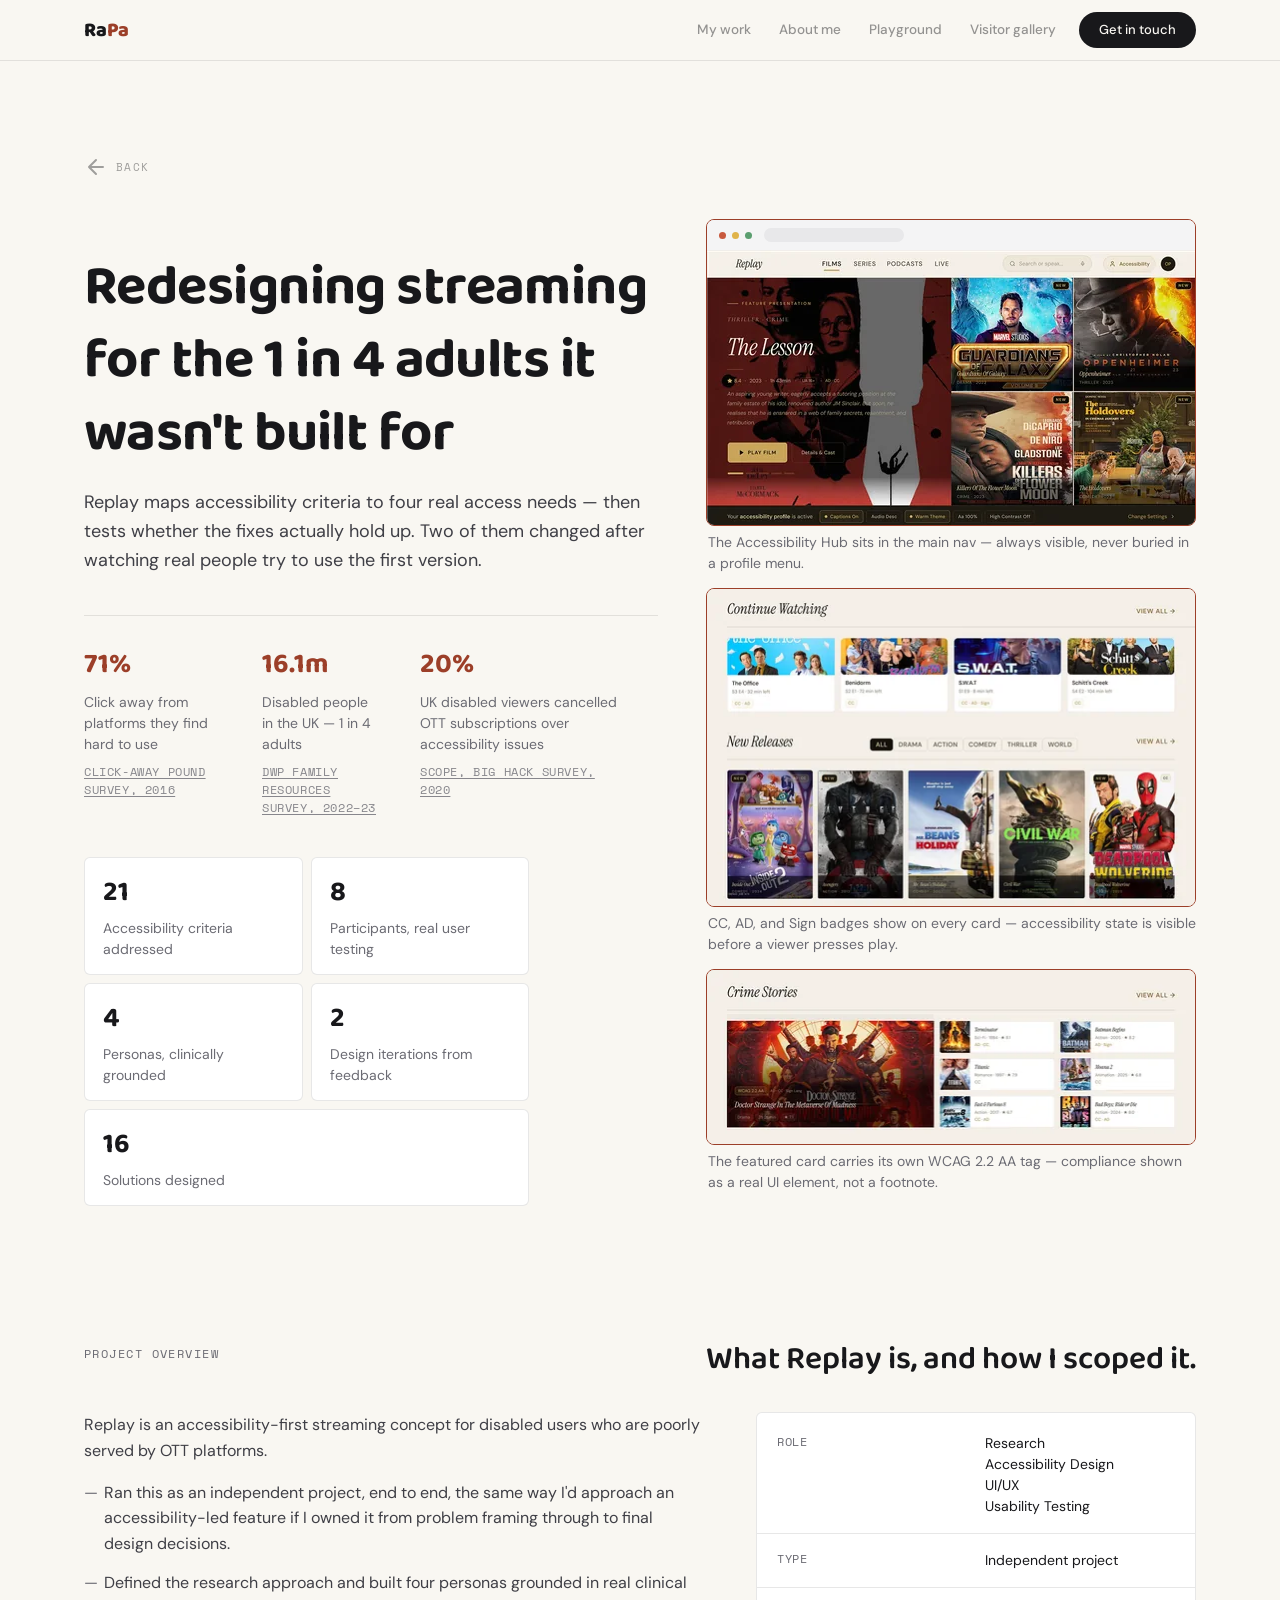
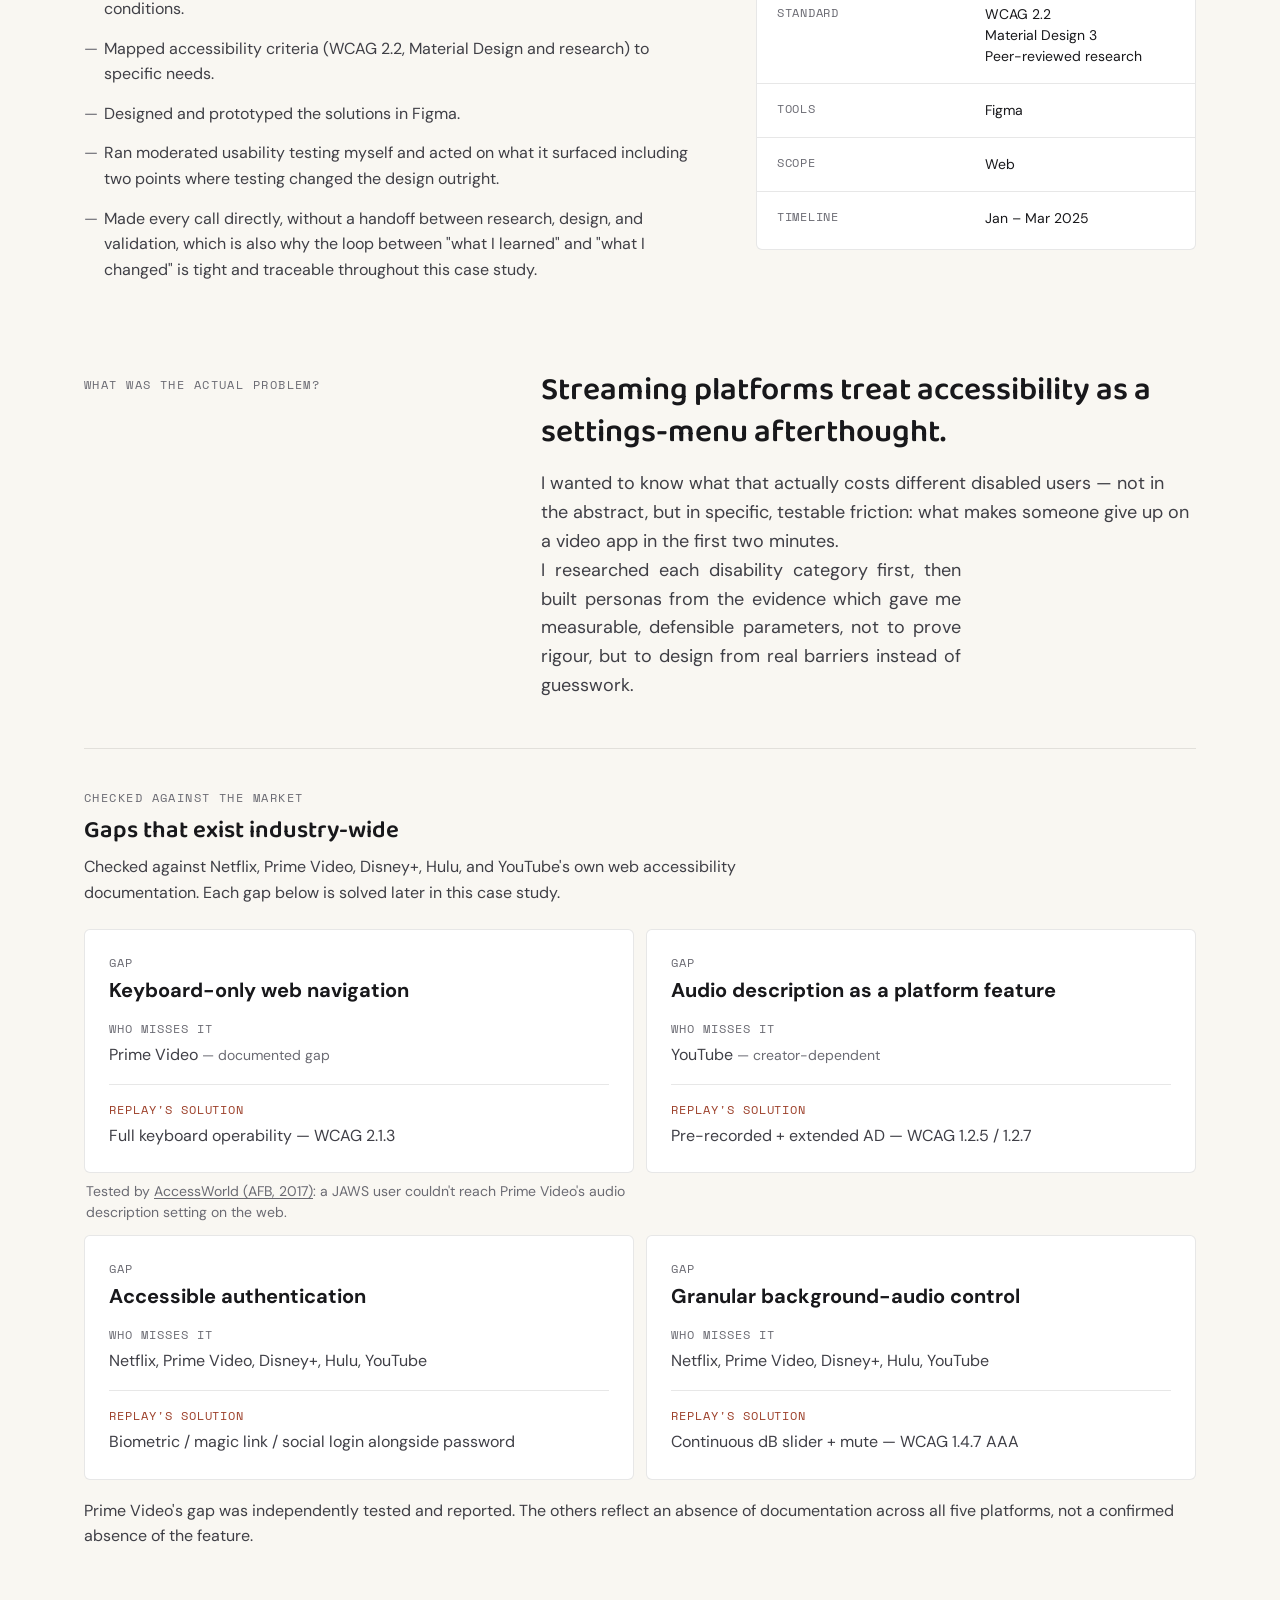
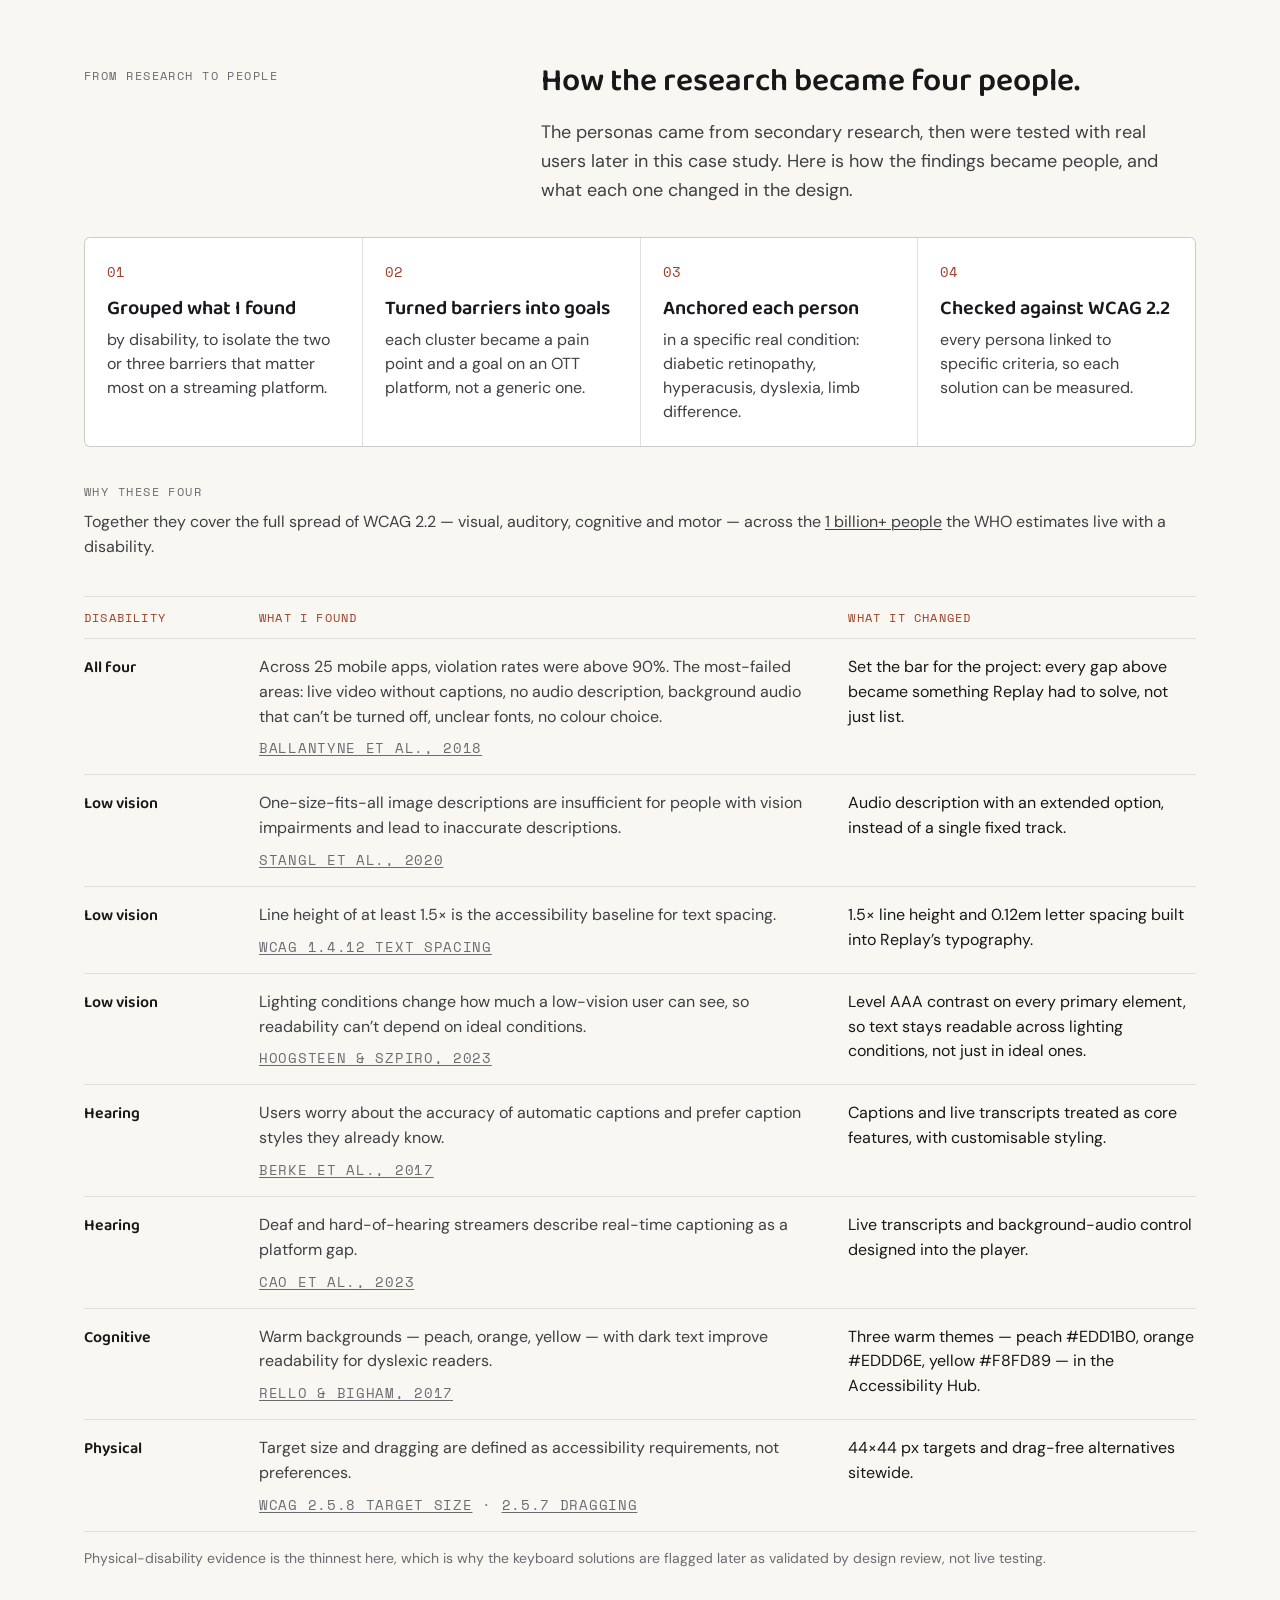
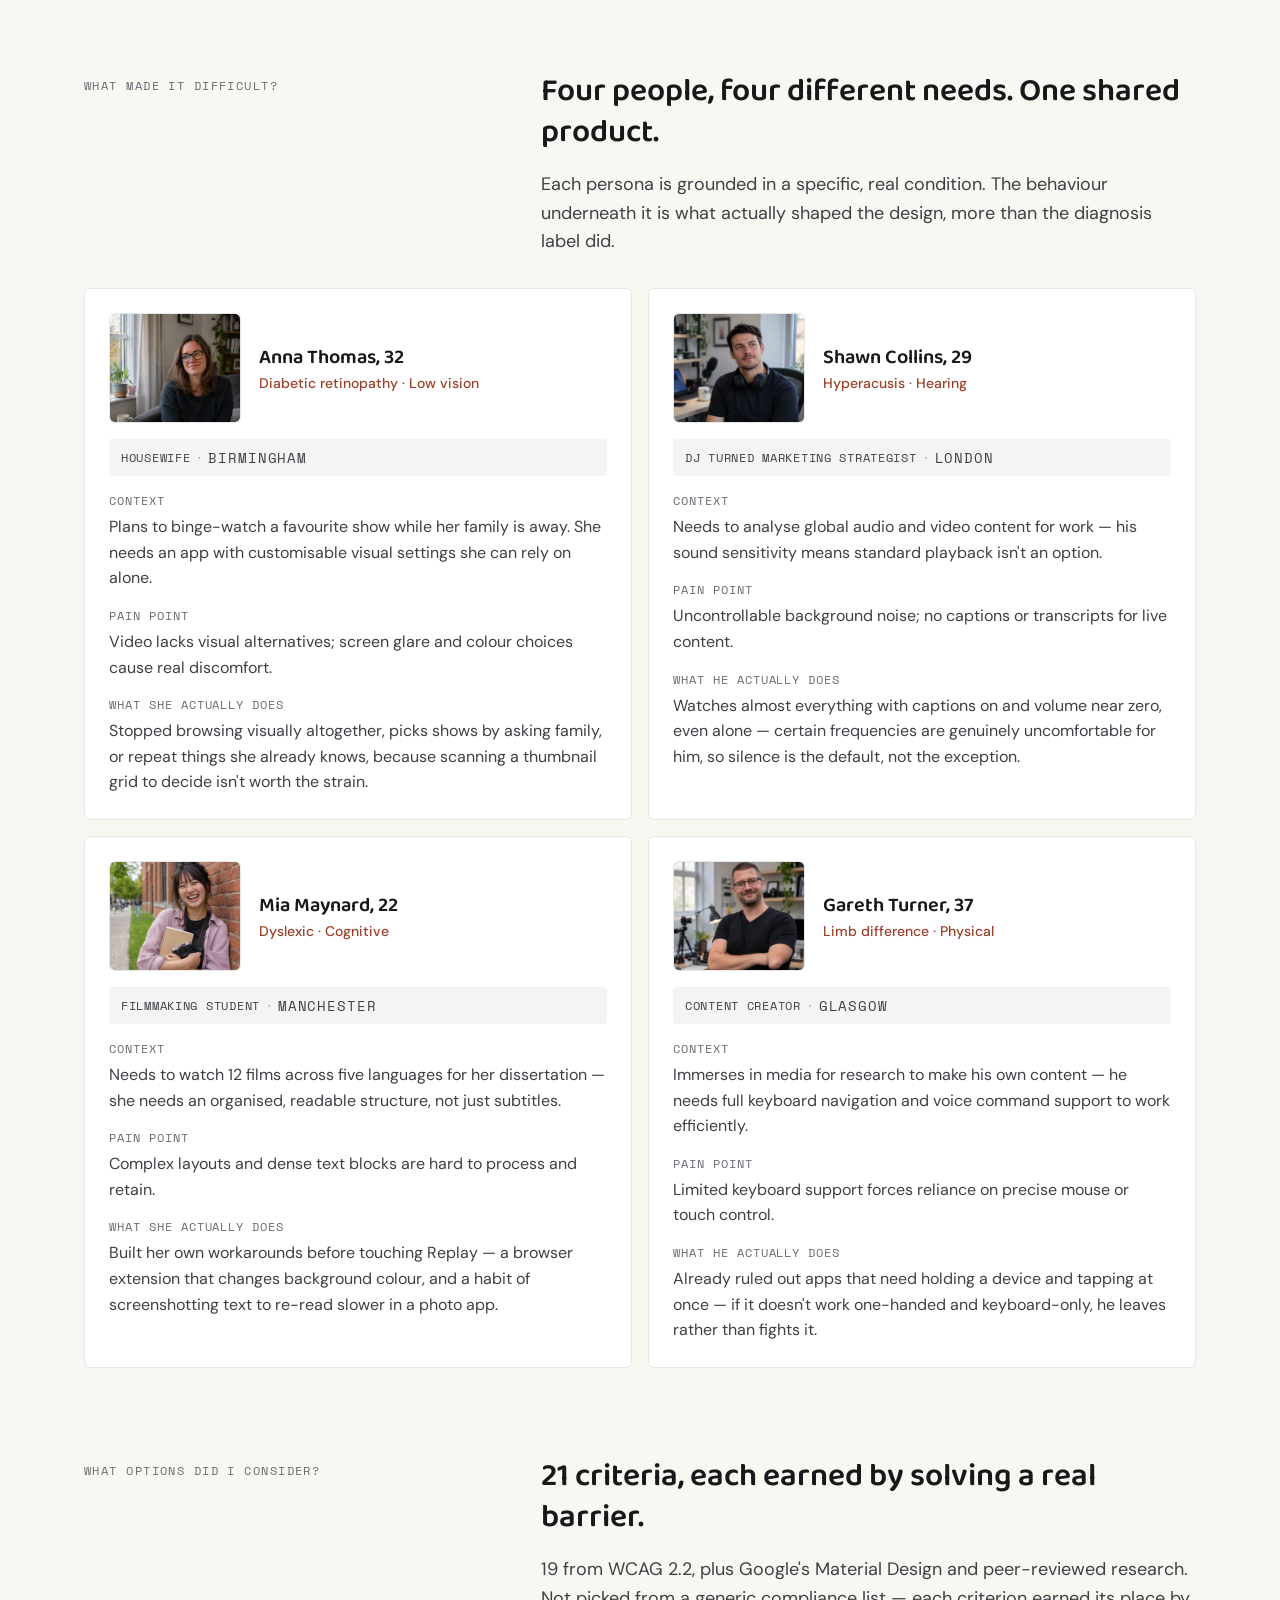
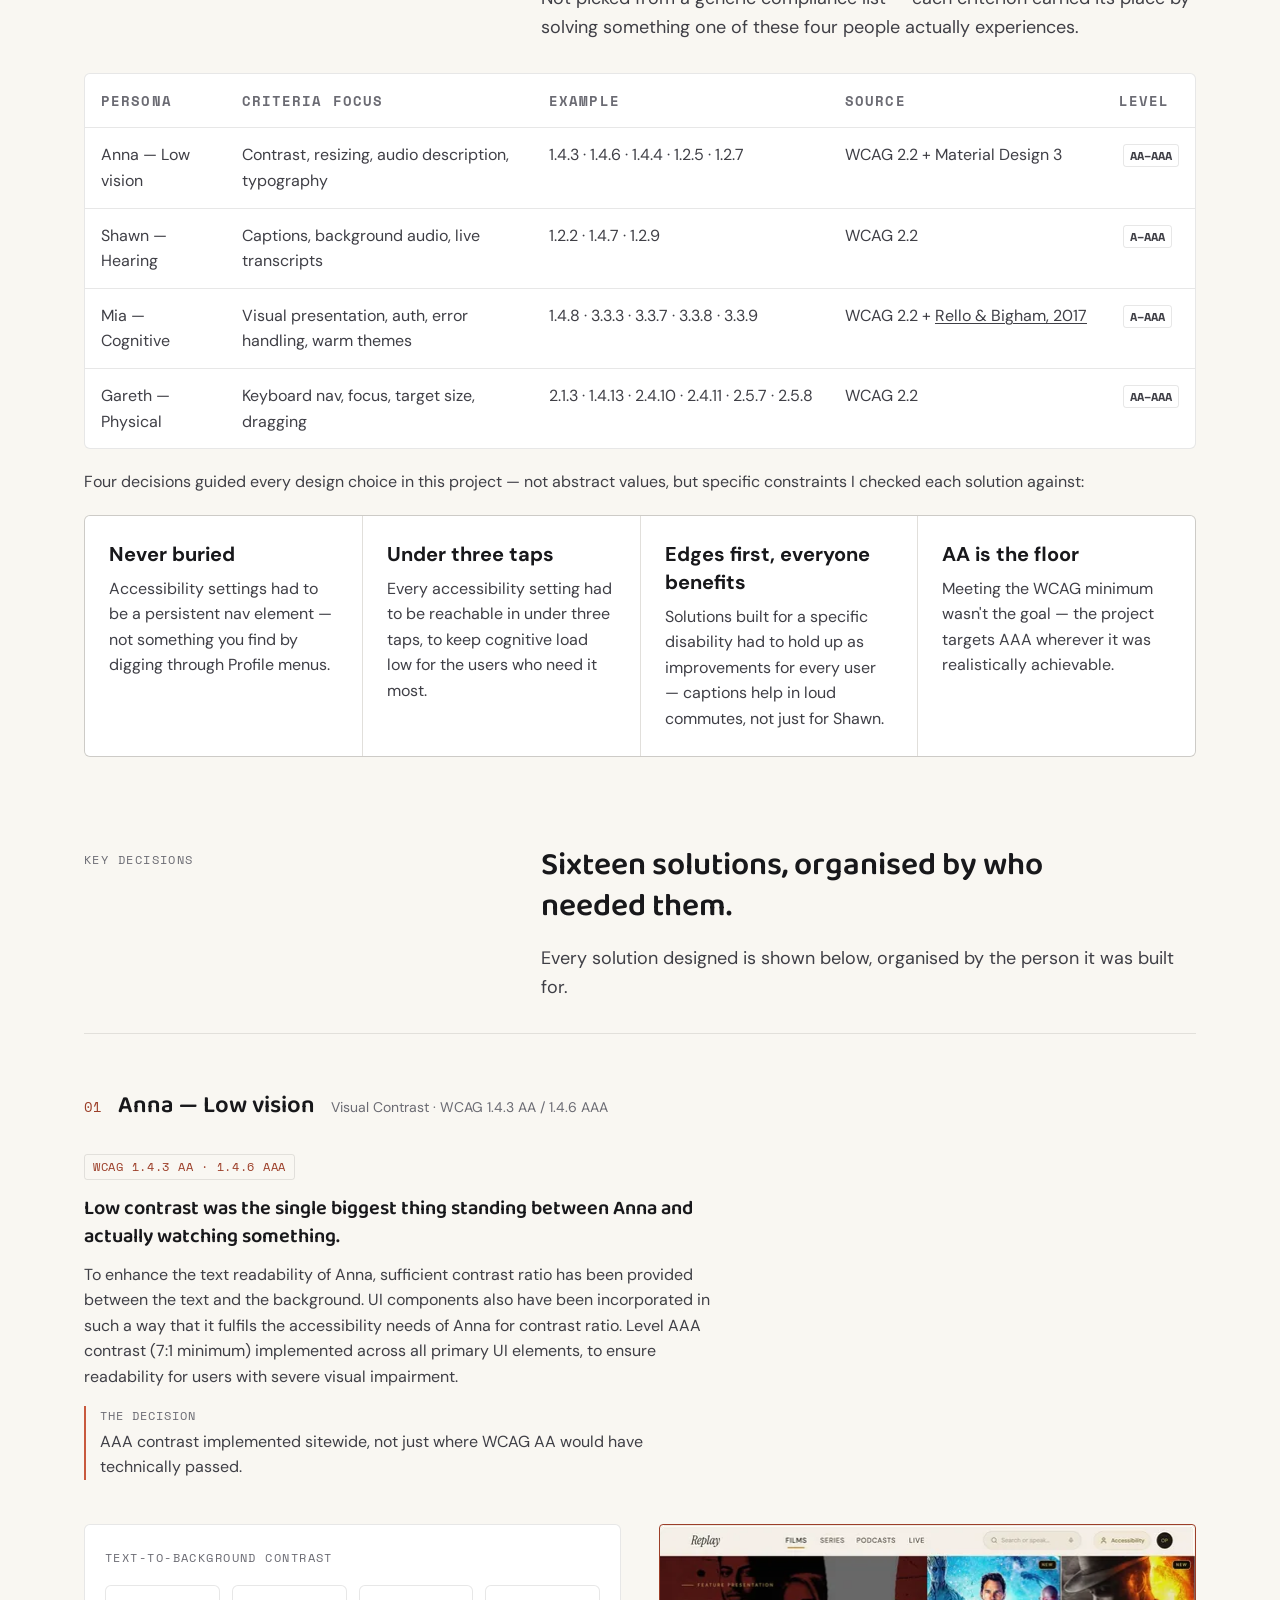
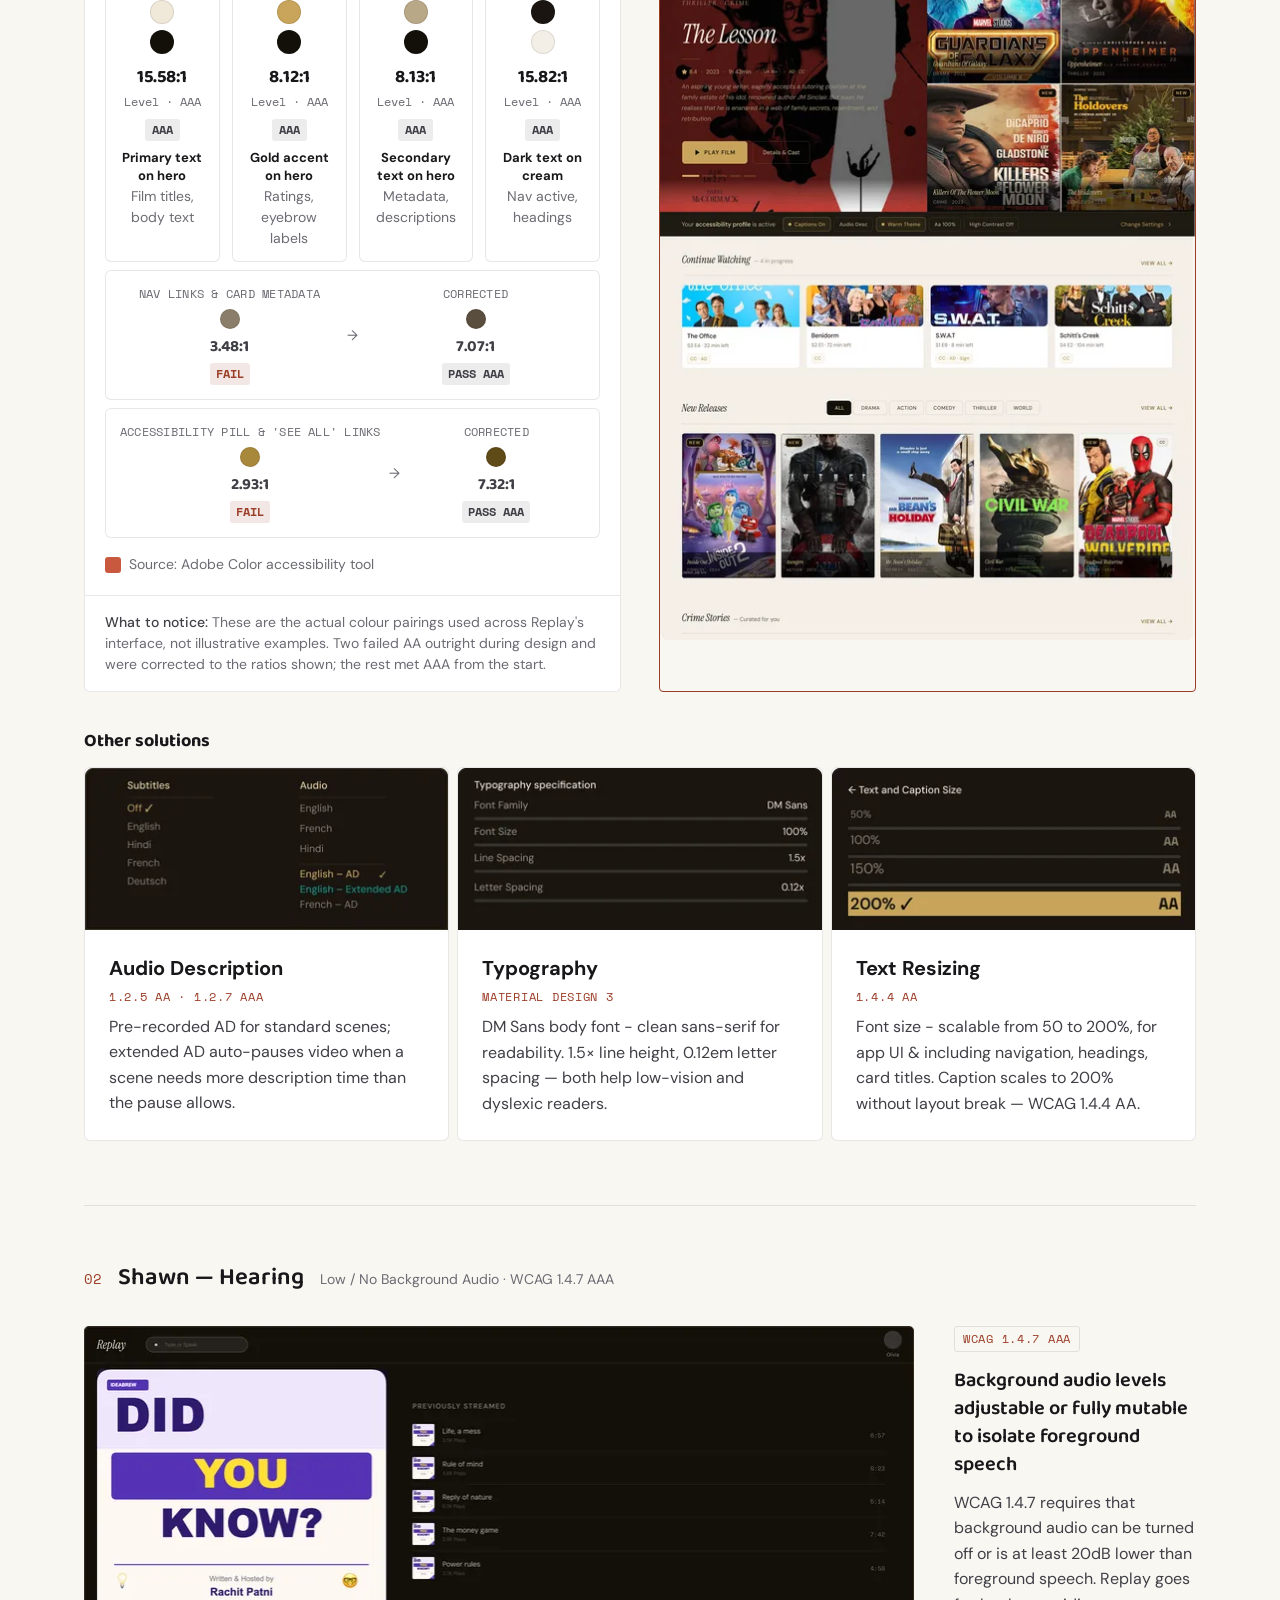
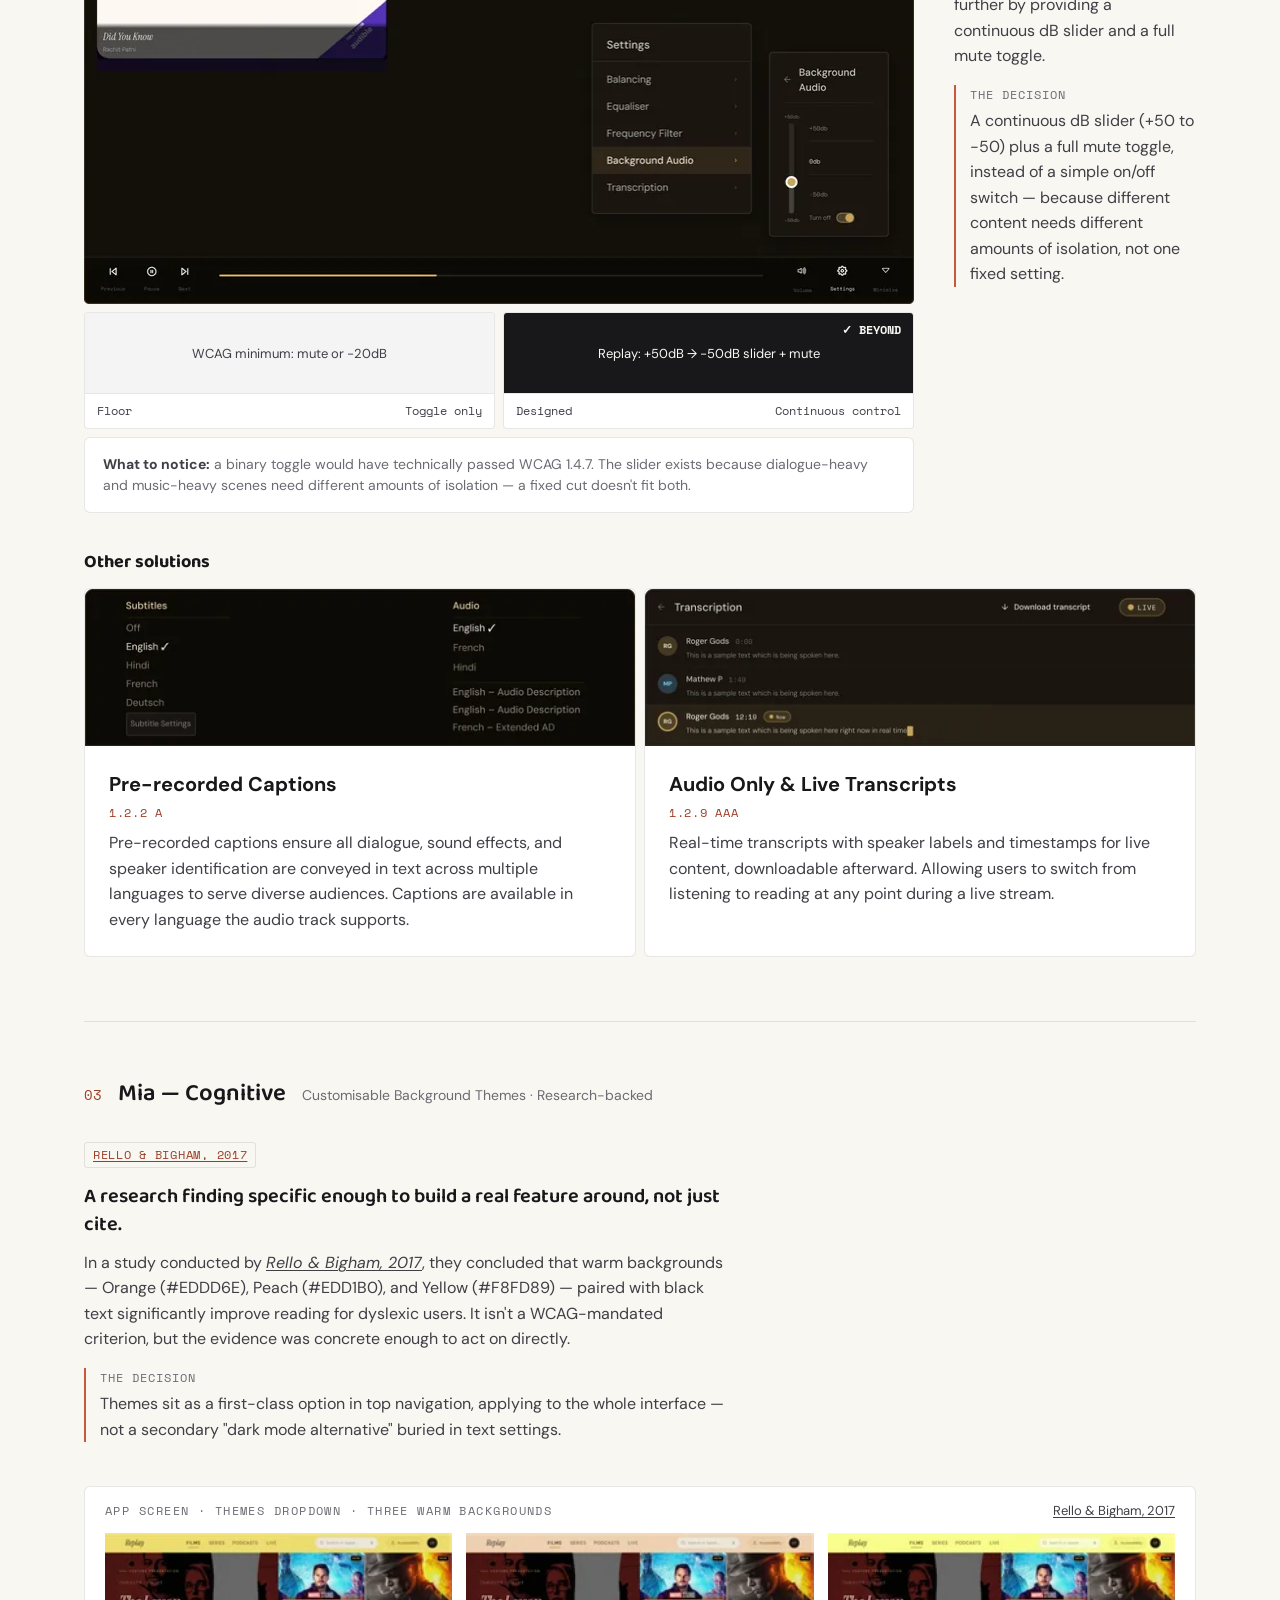
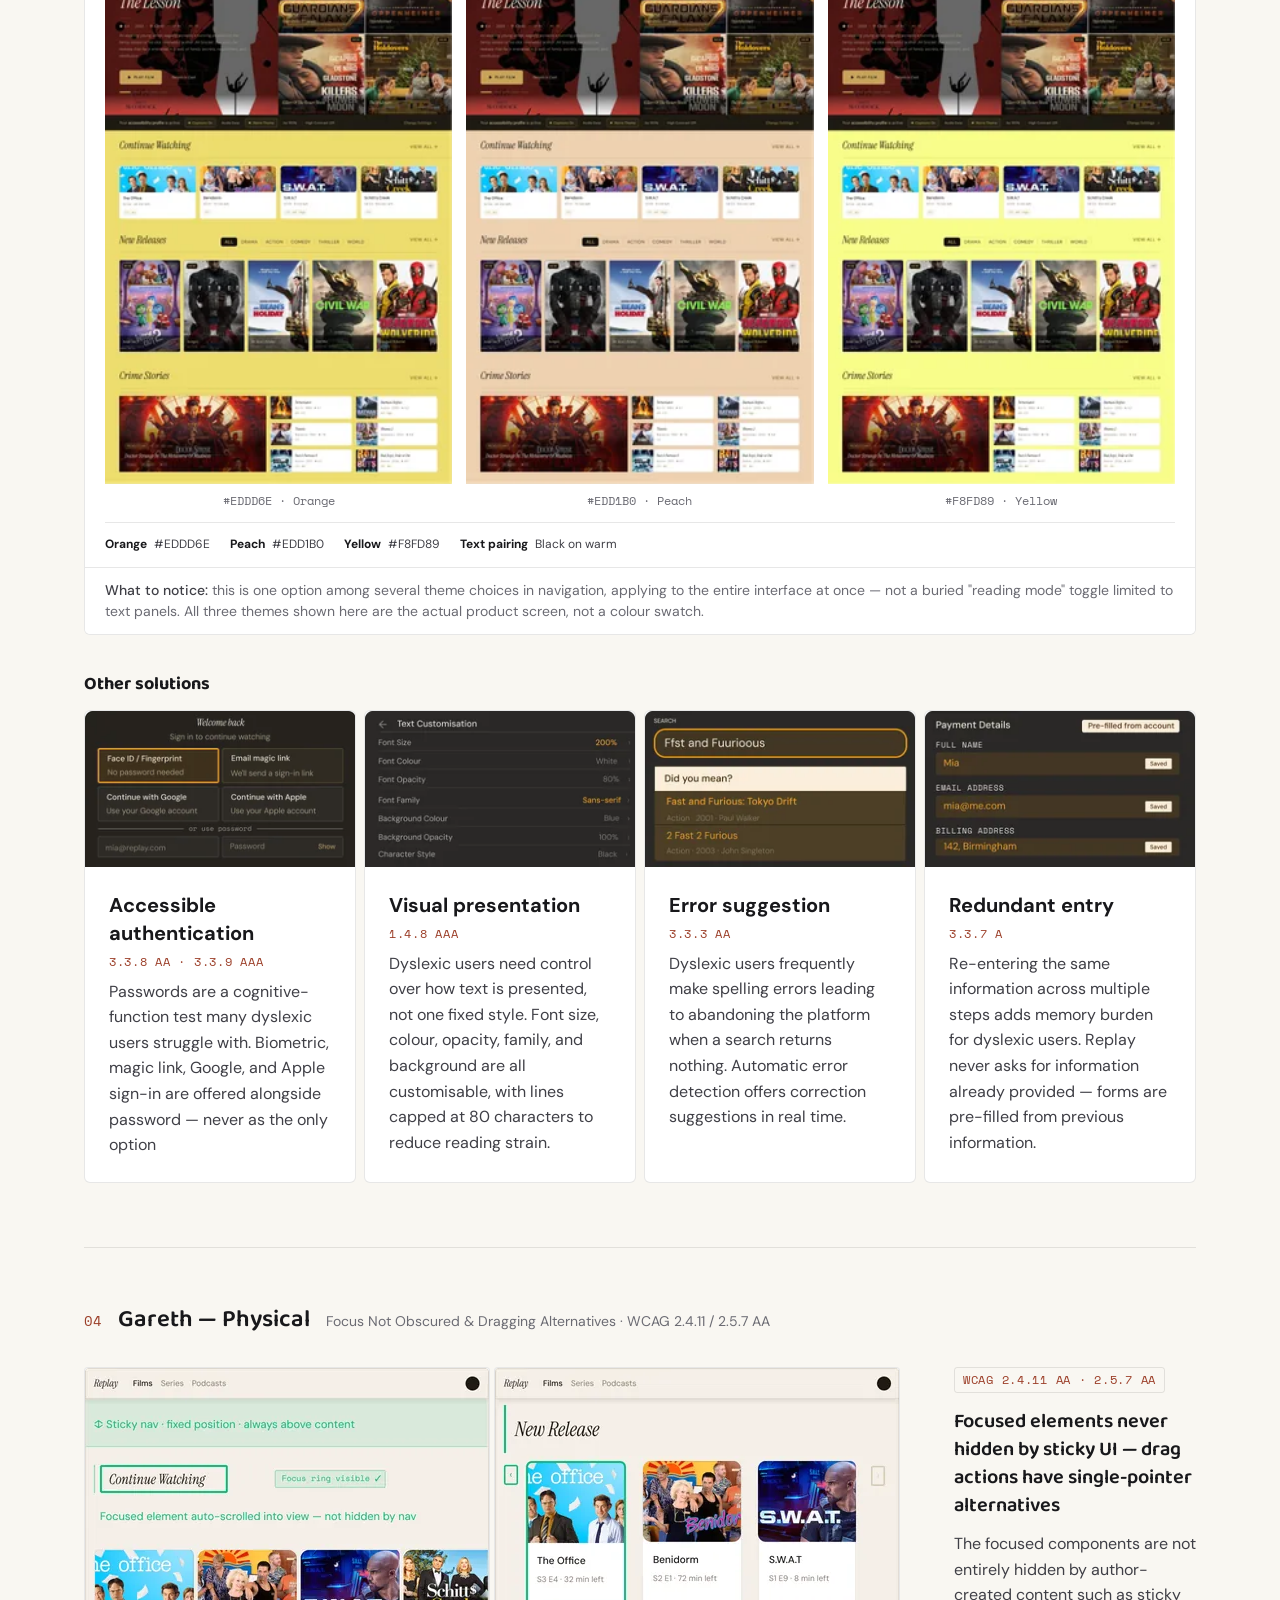
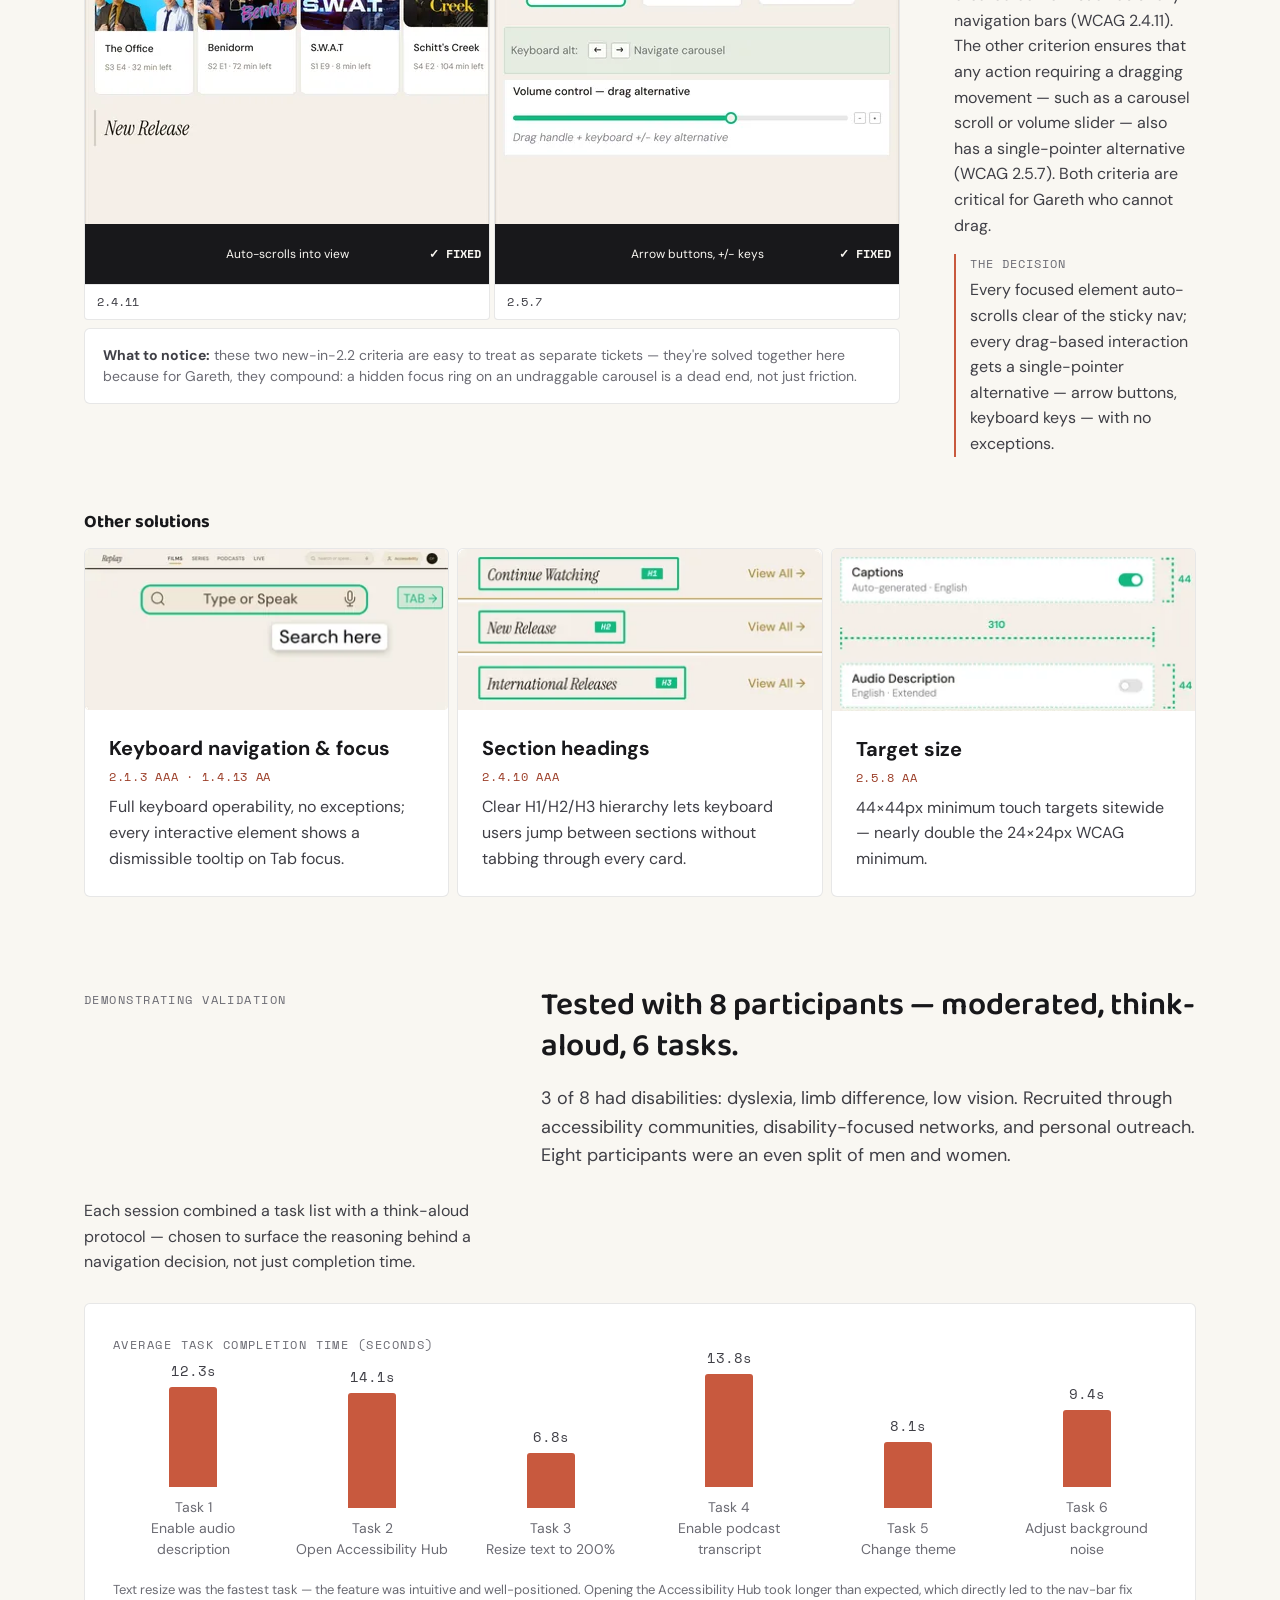
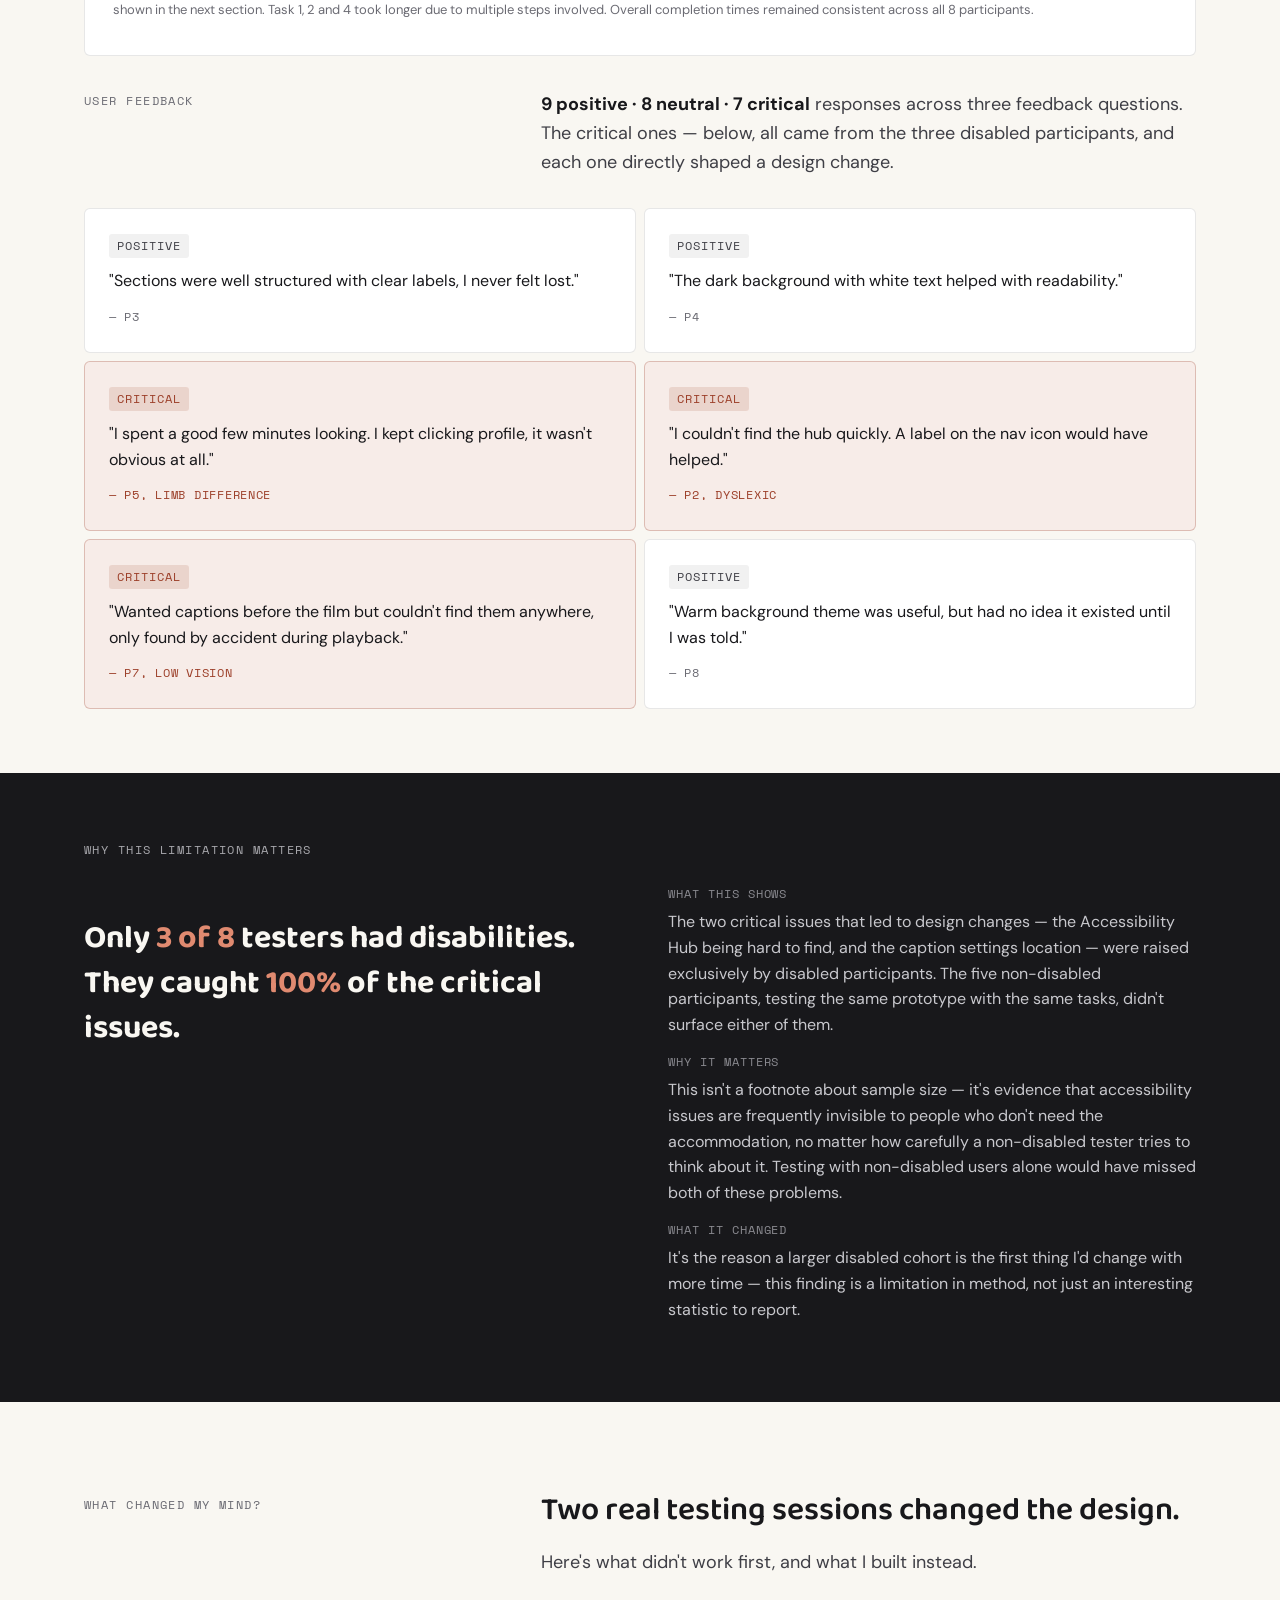
==== site/replay/index.html @ e2a50044 "Update Replay and StatsBoost case studies with final approved packages" ====
<!DOCTYPE html>
<html lang="en">
<head><meta charset="UTF-8">
<meta name="viewport" content="width=device-width, initial-scale=1.0">
<link rel="icon" type="image/svg+xml" href="../favicon.svg">
<link rel="icon" type="image/png" sizes="32x32" href="../favicon-32.png">
<link rel="apple-touch-icon" href="../favicon-180.png">
<title>Replay Cinema — Case Study</title>
<link rel="preconnect" href="https://fonts.googleapis.com">
<link href="https://fonts.googleapis.com/css2?family=Baloo+2:wght@400;500;600;700;800&family=DM+Sans:wght@300;400;500&family=Space+Mono:wght@400;700&family=Cormorant+Garamond:wght@500&display=swap" rel="stylesheet">
<style>
  :root{
    --paper:#f9f7f2;
    --paper-2:#f4f4f5;
    --ink:#18181b;
    --ink-2:#3f3f46;
    --ink-3:#6b6b73;
    --border:rgba(24,24,27,0.10);
    --border-hover:rgba(24,24,27,0.20);
    --terracotta-text:#9c3f29;
    --terracotta-deco:#c8593e;
    --critical-bg:#f7ece8;
    --critical-border:rgba(156,63,41,0.28);
    --white:#ffffff;
  }
  *{box-sizing:border-box;}
  html{scroll-behavior:smooth;}
  body{
    margin:0;
    background:var(--paper);
    color:var(--ink-2);
    font-family:'DM Sans',sans-serif;
    font-weight:400;
    font-size:16px;
    line-height:1.5;
  }
  h1,h2,h3{
    font-family:'Baloo 2',sans-serif;
    font-weight:600;
    color:var(--ink);
    line-height:1.3;
    margin:0;
  }
  .mono{
    font-family:'Space Mono',monospace;
    font-size:13px;
    text-transform:uppercase;
    letter-spacing:0.12em;
    color:var(--ink-3);
  }
  .wrap{
    max-width:1240px;
    margin:0 auto;
    padding:0 24px;
  }
  @media(min-width:900px){
    .wrap{padding:0 64px;}
  }
  section{padding:56px 0;}
  @media(min-width:900px){
    section{padding:88px 0;}
  }
  a{color:inherit;}
  img{max-width:100%;display:block;}

  /* ===== SIMPLE HEADER (no nav) ===== */
  .topbar{
    padding:24px 24px 0;
  }
  @media(min-width:900px){.topbar{padding:28px 64px 0;}}
  .topbar-inner{
    max-width:1240px;margin:0 auto;
    display:flex;align-items:center;justify-content:space-between;
  }
  .logo-link{font-family:'Baloo 2';font-weight:700;font-size:16px;color:var(--ink);text-decoration:none;}
  .back-link{
    font-family:'Space Mono';font-size:12px;text-transform:uppercase;letter-spacing:0.08em;
    color:var(--ink-3);text-decoration:none;
  }

  /* ===== HERO ===== */
  .hero{padding-top:40px;padding-bottom:0;}
  .hero-grid{
    display:grid;
    grid-template-columns:1fr;
    gap:32px;
  }
  @media(min-width:900px){
    .hero-grid{grid-template-columns:1.2fr 1fr;gap:48px;align-items:start;}
  }
  .hero-eyebrow{margin-bottom:16px;display:block;}
  .hero h1{font-size:32px;font-weight:700;letter-spacing:-0.01em;}
  @media(min-width:600px){.hero h1{font-size:56px;}}
  @media(min-width:1100px){.hero h1{font-size:56px;}}
  .hero-sub{
    font-size:16px;color:var(--ink-2);margin-top:18px;max-width:54ch;
  }
  .hero-visual-wrap{
    display:flex;justify-content:center;
  }
  .hero-visual{
    border:1px solid var(--border);border-radius:8px;overflow:hidden;background:linear-gradient(165deg,#1a140d,#2b2013);
    width:366px;max-width:100%;
  }
  .hero-visual .frame-label{
    padding:12px 16px;font-family:'Space Mono';font-size:12px;color:#c9b98a;
    text-transform:uppercase;letter-spacing:0.08em;
    border-bottom:1px solid rgba(255,255,255,0.08);
  }
  .hero-visual .frame-body{
    height:576px;
    display:flex;align-items:center;justify-content:center;
    color:#8a7a5a;font-family:'DM Sans';font-size:13px;
    padding:24px;text-align:center;
  }

  .hero-stats-compact{
    display:flex;gap:24px;flex-wrap:wrap;
    margin-top:28px;padding-top:20px;border-top:1px solid var(--border);
  }
  .stat-compact{max-width:150px;}
  .stat-compact .stat-num{font-family:'Baloo 2';font-weight:700;font-size:22px;color:var(--terracotta-text);}
  .stat-compact .stat-label{font-size:12px;color:var(--ink-3);margin-top:4px;line-height:1.4;}
  .stat-compact .stat-source{font-family:'Space Mono';font-size:12px;color:var(--ink-3);margin-top:6px;text-transform:uppercase;letter-spacing:0.05em;opacity:0.8;}

  .hero-band-stack{display:flex;flex-direction:column;}
  .hero-band{
    border:1px solid var(--border);border-radius:8px;overflow:hidden;background:var(--white);margin-bottom:6px;
  }
  .hero-band-chrome{
    background:var(--paper-2);padding:8px 12px;display:flex;align-items:center;gap:6px;
  }
  .hero-band-chrome .dot{width:7px;height:7px;border-radius:50%;}
  .hero-band-chrome .url-pill{flex:1;max-width:140px;background:#e8e8ea;border-radius:8px;height:14px;margin-left:6px;}
  .hero-band-body{
    background:#1a140d;display:flex;align-items:center;justify-content:center;
    color:#8a7a5a;font-size:12px;text-align:center;padding:0 20px;
  }
  .hero-band-caption{font-size:12px;color:var(--ink-3);margin:0 0 16px;padding-left:2px;line-height:1.5;}
  .hero-band-caption:last-child{margin-bottom:0;}

  /* ===== SCOPE ROW ===== */
  .scope-row{
    display:grid;grid-template-columns:repeat(2,1fr);gap:1px;
    background:var(--border);border:1px solid var(--border);border-radius:6px;overflow:hidden;
    margin-top:20px;
  }
  .scope-row{grid-template-columns:repeat(2,1fr);margin-top:36px;max-width:445px;}
  .scope-wide{grid-column:1 / -1;}
  .scope-item{background:var(--white);padding:20px 16px;text-align:left;}
  .scope-num{font-family:'Baloo 2';font-weight:700;font-size:22px;color:var(--ink);}
  .scope-label{font-size:12px;color:var(--ink-3);margin-top:4px;}

  /* ===== SECTION HEADER ===== */
  .section-head{
    display:grid;grid-template-columns:1fr;gap:16px;margin-bottom:36px;
  }
  @media(min-width:900px){
    .section-head{grid-template-columns:1fr 1.6fr;gap:48px;align-items:start;}
  }
  .section-head .mono{padding-top:6px;}
  .section-head .mono{margin-bottom:8px;display:block;}
  .section-head h2{font-size:28px;}
  @media(min-width:900px){.section-head h2{font-size:32px;}}
  .section-head p{font-size:16px;color:var(--ink-2);max-width:62ch;}

  /* ===== PROJECT OVERVIEW ===== */
  .overview-grid{
    display:grid;grid-template-columns:1fr;gap:32px;
  }
  @media(min-width:900px){.overview-grid{grid-template-columns:1.4fr 1fr;gap:56px;}}
  .overview-text p{font-size:16px;color:var(--ink-2);margin:0 0 16px;max-width:60ch;}
  .overview-list{margin:0;padding:0;list-style:none;max-width:60ch;}
  .overview-list li{font-size:14px;color:var(--ink-2);margin-bottom:14px;padding-left:20px;position:relative;line-height:1.55;}
  .overview-list li::before{content:'—';position:absolute;left:0;color:var(--ink-3);}
  .overview-list li:last-child{margin-bottom:0;}
  .overview-facts{
    border:1px solid var(--border);border-radius:6px;background:var(--white);
    padding:4px 0;
  }
  .fact-row{
    display:flex;justify-content:space-between;gap:16px;
    padding:16px 20px;border-bottom:1px solid var(--border);
    font-size:14px;
  }
  .fact-row:last-child{border-bottom:none;}
  .fact-label{font-family:'Space Mono';font-size:12px;text-transform:uppercase;letter-spacing:0.06em;color:var(--ink-3);}
  .fact-value{color:var(--ink);text-align:right;max-width:60%;}

  /* ===== CALLOUT STRIP ===== */
  .callouts{
    display:grid;grid-template-columns:1fr;gap:1px;
    background:var(--border);
    border:1px solid var(--border);
    border-radius:6px;
    overflow:hidden;
  }
  @media(min-width:800px){.callouts{grid-template-columns:repeat(3,1fr);}}
  .callout{background:var(--white);padding:24px;}
  .callout p{font-size:14px;color:var(--ink-2);margin:0 0 10px;}
  .callout .src{font-family:'Space Mono';font-size:12px;color:var(--ink-3);text-transform:uppercase;letter-spacing:0.08em;}

  /* ===== PERSONA GRID ===== */
  .gaps-section{margin-top:48px;padding-top:40px;border-top:1px solid var(--border);}
  .gaps-heading{font-family:'Baloo 2';font-weight:600;font-size:22px;color:var(--ink);margin:0 0 8px;}
  .gaps-sub{font-size:14px;color:var(--ink-2);max-width:70ch;margin:0 0 24px;}
  .gaps-grid{display:grid;grid-template-columns:1fr;gap:12px;}
  @media(min-width:700px){.gaps-grid{grid-template-columns:repeat(2,1fr);}}
  .gap-card{border:1px solid var(--border);border-radius:6px;padding:18px 20px;background:var(--white);}
  .gap-title{font-family:'Baloo 2';font-weight:600;font-size:14px;color:var(--ink);margin:4px 0 14px;line-height:1.4;}
  .gap-text{font-size:13px;color:var(--ink-2);margin:4px 0 14px;}
  .gap-note{font-size:12px;color:var(--ink-3);}
  .gap-solution{border-top:1px solid var(--border);padding-top:12px;}
  .gap-solution .gap-text{margin-bottom:6px;}
  .gap-link{font-size:12px;color:var(--ink-3);}

  .findings-strip{margin-top:24px;}
  .findings-grid{display:grid;grid-template-columns:1fr;gap:10px;}
  @media(min-width:700px){.findings-grid{grid-template-columns:repeat(2,1fr);}}
  @media(min-width:1100px){.findings-grid{grid-template-columns:repeat(4,1fr);}}
  .finding-chip{
    display:flex;gap:10px;align-items:flex-start;
    border:1px solid var(--border);border-radius:6px;padding:14px;background:var(--white);
  }
  .finding-dot{width:8px;height:8px;border-radius:50%;margin-top:5px;flex-shrink:0;}
  .finding-title{font-family:'Baloo 2';font-weight:600;font-size:13px;color:var(--ink);margin-bottom:4px;}
  .finding-text{font-size:12px;color:var(--ink-2);line-height:1.5;}

  .persona-grid{
    display:grid;grid-template-columns:1fr;gap:16px;
  }
  @media(min-width:700px){.persona-grid{grid-template-columns:1fr 1fr;}}
  .persona-card{
    border:1px solid var(--border);
    border-radius:6px;
    padding:24px;
    background:var(--white);
    transition:border-color .15s ease;
  }
  .persona-card:hover{border-color:var(--border-hover);}
  .persona-top{display:flex;align-items:center;gap:14px;margin-bottom:16px;}
  .avatar{
    width:48px;height:48px;border-radius:50%;flex-shrink:0;
    background:var(--paper-2);
    border:1px solid var(--border);
    display:flex;align-items:center;justify-content:center;
    font-family:'Baloo 2';font-weight:600;font-size:16px;color:var(--ink-2);
  }
  .persona-card .dp{display:block;width:132px;height:110px;object-fit:cover;object-position:50% 50%;border-radius:6px;border:1px solid var(--border);flex-shrink:0;}
  .persona-top{gap:18px;}
  @media(max-width:480px){.persona-card .dp{width:96px;height:80px;}.persona-top{gap:14px;}}
  .persona-card h3{font-size:18px;}
  .persona-card .cond{font-size:13px;color:var(--terracotta-text);font-weight:500;margin-top:2px;}
  .persona-meta{
    display:flex;gap:8px;align-items:center;flex-wrap:wrap;
    margin:12px 0 16px;padding:8px 12px;
    background:var(--paper-2);border-radius:4px;
  }
  .persona-meta .role{font-family:'Space Mono';font-size:12px;text-transform:uppercase;letter-spacing:0.06em;color:var(--ink-2);}
  .persona-meta .dot{color:var(--ink-3);font-size:12px;}
  .persona-meta .loc{font-size:12px;color:var(--ink-3);}
  .persona-card .field-label{font-family:'Space Mono';font-size:12px;text-transform:uppercase;letter-spacing:0.08em;color:var(--ink-3);margin-bottom:4px;margin-top:16px;}
  .persona-card .field-label:first-of-type{margin-top:0;}
  .persona-card p{font-size:14px;color:var(--ink-2);margin:0;}

  /* ===== SCOPE MAP / PRINCIPLES ===== */
  .map-table-wrap{
    border:1px solid var(--border);
    border-radius:6px;
    overflow-x:auto;
    background:var(--white);
  }
  table.map{
    width:100%;border-collapse:collapse;min-width:640px;
  }
  table.map th{
    font-family:'Space Mono';font-size:12px;text-transform:uppercase;letter-spacing:0.08em;
    color:var(--ink-3);text-align:left;padding:14px 16px;
    border-bottom:1px solid var(--border);
  }
  table.map td{
    padding:14px 16px;font-size:14px;color:var(--ink-2);
    border-bottom:1px solid var(--border);
    vertical-align:top;
  }
  table.map tr:last-child td{border-bottom:none;}
  .level-badge{
    font-family:'Space Mono';font-size:12px;font-weight:700;
    padding:2px 6px;border-radius:3px;
    border:1px solid var(--border);
    color:var(--ink-2);
    margin-left:4px;white-space:nowrap;
  }

  .decisions-intro{font-size:14px;color:var(--ink-2);margin-top:20px;max-width:70ch;}
  .decision-rules{
    display:grid;grid-template-columns:1fr;gap:1px;
    background:var(--border);border:1px solid var(--border);border-radius:6px;overflow:hidden;
    margin-top:20px;
  }
  @media(min-width:800px){.decision-rules{grid-template-columns:repeat(4,1fr);}}
  .rule-card{background:var(--white);padding:20px;font-size:14px;color:var(--ink-2);}
  .rule-card .rule-title{font-family:'Baloo 2';font-weight:600;font-size:14px;color:var(--ink);display:block;margin-bottom:8px;}

  /* ===== PERSONA DECISION SECTIONS ===== */
  .persona-block{
    border-top:1px solid var(--border);
    padding-top:56px;
    margin-top:56px;
  }
  .persona-block:first-child{border-top:none;padding-top:0;margin-top:0;}
  .persona-block-head{
    display:flex;align-items:baseline;gap:16px;margin-bottom:32px;flex-wrap:wrap;
  }
  .persona-block-head .idx{font-family:'Space Mono';color:var(--terracotta-text);font-size:14px;}
  .persona-block-head h3{font-size:22px;}
  @media(min-width:900px){.persona-block-head h3{font-size:28px;}}
  .persona-block-head .who{font-size:14px;color:var(--ink-3);}

  .main-solution{
    display:grid;grid-template-columns:1fr;gap:28px;
    margin-bottom:32px;
  }
  @media(min-width:900px){
    .main-solution{grid-template-columns:1.1fr 1fr;gap:36px;}
  }
  .solution-visual{
    border:1px solid var(--border);border-radius:6px;overflow:hidden;background:var(--white);
  }
  .solution-visual .vis-body{
    padding:24px;
    display:flex;flex-direction:column;justify-content:center;gap:16px;
    background:var(--paper-2);
  }
  .vis-annot{
    font-size:12px;color:var(--ink-3);padding:14px 18px;border-top:1px solid var(--border);
    background:var(--white);
  }
  .vis-annot b{color:var(--ink-2);font-weight:500;}

  .solution-content .wcag-tag{
    display:inline-block;font-family:'Space Mono';font-size:12px;text-transform:uppercase;
    letter-spacing:0.06em;color:var(--terracotta-text);border:1px solid var(--border);
    border-radius:3px;padding:3px 8px;margin-bottom:14px;
  }
  .solution-content h4{font-family:'Baloo 2';font-weight:600;font-size:18px;color:var(--ink);margin:0 0 12px;}
  .solution-content p{font-size:14px;color:var(--ink-2);margin:0 0 14px;}
  .decision-line{
    border-left:2px solid var(--terracotta-deco);
    padding-left:14px;margin:16px 0;
  }
  .decision-line .lab{font-family:'Space Mono';font-size:12px;text-transform:uppercase;color:var(--ink-3);letter-spacing:0.08em;display:block;margin-bottom:4px;}
  .notice-line{
    font-size:13px;color:var(--ink-3);margin-top:16px;padding-top:16px;border-top:1px solid var(--border);
  }
  .notice-line b{color:var(--ink-2);}

  /* contrast swatch specific */
  .contrast-row{display:flex;gap:10px;flex-wrap:wrap;}
  .swatch-pair{
    border:1px solid var(--border);border-radius:5px;overflow:hidden;background:var(--white);
    flex:1 1 140px;position:relative;
  }
  .swatch-demo{
    height:56px;display:flex;align-items:center;justify-content:center;
    font-family:'DM Sans';font-weight:500;font-size:13px;
  }
  .swatch-meta{padding:8px 10px;font-family:'Space Mono';font-size:12px;color:var(--ink-2);display:flex;justify-content:space-between;}
  .swatch-tag{
    position:absolute;top:6px;right:6px;font-family:'Space Mono';font-size:12px;font-weight:700;text-transform:uppercase;
    padding:2px 6px;border-radius:3px;
  }
  .swatch-tag.fail{background:var(--terracotta-deco);color:var(--white);}
  .swatch-tag.pass{background:var(--ink);color:var(--paper);}

  /* contrast ratio pairs — matches reference layout */
  .ratio-grid{display:grid;grid-template-columns:1fr;gap:12px;}
  @media(min-width:600px){.ratio-grid{grid-template-columns:repeat(4,1fr);}}
  .ratio-card{border:1px solid var(--border);border-radius:6px;background:var(--white);padding:14px;text-align:center;}
  .ratio-dots{display:flex;justify-content:center;gap:6px;margin-bottom:10px;}
  .ratio-dot{width:22px;height:22px;border-radius:50%;border:1px solid var(--border);}
  .ratio-num{font-family:'Baloo 2';font-weight:700;font-size:18px;color:var(--ink);}
  .ratio-level{font-family:'Space Mono';font-size:12px;color:var(--ink-3);margin-top:2px;}
  .ratio-badge{
    display:inline-block;font-family:'Space Mono';font-size:12px;font-weight:700;text-transform:uppercase;
    padding:2px 7px;border-radius:3px;margin-top:8px;background:rgba(24,24,27,0.08);color:var(--ink-2);
  }
  .ratio-name{font-size:12px;color:var(--ink);margin-top:8px;font-weight:500;}
  .ratio-sub{font-size:12px;color:var(--ink-3);margin-top:2px;}

  .before-after-pair{
    display:grid;grid-template-columns:1fr auto 1fr;gap:8px;align-items:center;
    border:1px solid var(--border);border-radius:6px;background:var(--white);padding:12px;
  }
  .ba-side{text-align:center;}
  .ba-side .label{font-family:'Space Mono';font-size:12px;text-transform:uppercase;letter-spacing:0.06em;color:var(--ink-3);}
  .ba-side .dot{width:20px;height:20px;border-radius:50%;margin:6px auto;border:1px solid var(--border);}
  .ba-side .val{font-family:'Baloo 2';font-weight:700;font-size:16px;}
  .ba-side .status{
    font-family:'Space Mono';font-size:12px;font-weight:700;text-transform:uppercase;
    padding:2px 6px;border-radius:3px;display:inline-block;margin-top:4px;
  }
  .ba-side .status.fail{background:rgba(156,63,41,0.12);color:var(--terracotta-text);}
  .ba-side .status.pass{background:rgba(24,24,27,0.08);color:var(--ink-2);}
  .ba-mid{color:var(--ink-3);font-size:14px;}
  .source-line{
    display:flex;align-items:center;gap:8px;margin-top:16px;font-size:12px;color:var(--ink-3);
  }
  .source-line .swatch{width:16px;height:16px;border-radius:3px;background:var(--terracotta-deco);}

  .compact-row{display:grid;grid-template-columns:1fr;gap:1px;background:var(--border);border:1px solid var(--border);border-radius:6px;overflow:hidden;}
  .compact-row.cols-2{grid-template-columns:1fr;}
  .compact-row.cols-3{grid-template-columns:1fr;}
  .compact-row.cols-4{grid-template-columns:1fr;}
  @media(min-width:700px){
    .compact-row.cols-2{grid-template-columns:repeat(2,1fr);}
    .compact-row.cols-3{grid-template-columns:repeat(3,1fr);}
    .compact-row.cols-4{grid-template-columns:repeat(2,1fr);}
  }
  .compact-card{background:var(--white);padding:18px;}
  .compact-card h5{font-family:'Baloo 2';font-weight:600;font-size:14px;color:var(--ink);margin:0 0 6px;}
  .compact-card .wcag-tag-sm{
    font-family:'Space Mono';font-size:12px;color:var(--ink-3);text-transform:uppercase;letter-spacing:0.06em;
    display:block;margin-bottom:8px;
  }
  .compact-card p{font-size:13px;color:var(--ink-2);margin:0;}

  /* three-screen grid for Mia */
  .three-screen-row{display:flex;gap:10px;flex-wrap:wrap;}
  .screen-chip{
    flex:1 1 90px;border:1px solid var(--border);border-radius:5px;background:var(--white);overflow:hidden;
  }
  .screen-chip .swatch-demo{height:64px;}
  .screen-chip .swatch-meta{justify-content:center;}

  /* ===== VALIDATION ===== */
  .method-line{font-size:14px;color:var(--ink-2);margin-top:16px;max-width:70ch;}
  .chart-wrap{
    border:1px solid var(--border);border-radius:6px;background:var(--white);padding:28px;margin-top:28px;
  }
  .bars{display:flex;align-items:flex-end;gap:18px;height:180px;margin-top:24px;}
  .bar-col{flex:1;display:flex;flex-direction:column;align-items:center;justify-content:flex-end;height:100%;}
  .bar{
    flex-shrink:0;width:100%;max-width:48px;background:var(--terracotta-deco);border-radius:3px 3px 0 0;
  }
  .bar-val{font-family:'Space Mono';font-size:12px;color:var(--ink-2);margin-bottom:6px;}
  .bar-label{font-size:12px;color:var(--ink-3);margin-top:10px;text-align:center;max-width:90px;}

  .quote-strip{display:grid;grid-template-columns:1fr;gap:16px;margin-top:32px;}
  @media(min-width:700px){.quote-strip{grid-template-columns:1fr 1fr;}}
  .quote-card{border:1px solid var(--border);border-radius:6px;padding:20px;background:var(--white);}
  .quote-card p{font-size:14px;color:var(--ink);margin:0 0 10px;}
  .quote-card .attrib{margin-top:0;font-family:'Space Mono';font-size:12px;color:var(--ink-3);text-transform:uppercase;letter-spacing:0.06em;}
  .quote-card.critical{background:var(--critical-bg);border-color:var(--critical-border);}
  .quote-card.critical .attrib{color:var(--terracotta-text);}
  .quote-card .qtag{
    font-family:'Space Mono';font-size:12px;text-transform:uppercase;letter-spacing:0.08em;
    display:inline-block;margin-bottom:10px;padding:3px 8px;border-radius:3px;
  }
  .quote-card.critical .qtag{background:rgba(156,63,41,0.14);color:var(--terracotta-text);}
  .quote-card.positive .qtag{background:rgba(24,24,27,0.06);color:var(--ink-2);}

  /* ===== DARK SECTION ===== */
  .dark-section{
    background:var(--ink);color:var(--paper);
    padding:72px 0;
    margin-top:56px;
  }
  @media(min-width:900px){.dark-section{padding:96px 0;}}
  .dark-section .mono{color:#a8a8ad;}
  .dark-grid{display:grid;grid-template-columns:1fr;gap:32px;}
  @media(min-width:900px){.dark-grid{grid-template-columns:1fr 1fr;gap:56px;}}
  .dark-stat-line{
    font-family:'Baloo 2';font-weight:700;
    font-size:28px;line-height:1.4;
  }
  @media(min-width:700px){.dark-stat-line{font-size:32px;}}
  .dark-stat-line .accent{color:#e08a70;}
  .dark-explain p{font-size:14px;color:#c8c8cd;margin:0 0 16px;max-width:52ch;}
  .dark-explain .lab{font-family:'Space Mono';font-size:12px;text-transform:uppercase;letter-spacing:0.08em;color:#8a8a90;display:block;margin-bottom:6px;}

  /* ===== PIVOT ===== */
  .iteration-block{margin-bottom:48px;}
  .iteration-block:last-child{margin-bottom:0;}
  .pull-quote{
    font-family:'Baloo 2';font-weight:600;font-size:22px;color:var(--ink);
    margin:0 0 20px;
  }
  @media(min-width:700px){.pull-quote{font-size:28px;}}
  .pull-quote::before{content:'"';color:var(--terracotta-deco);}
  .pull-quote::after{content:'"';color:var(--terracotta-deco);}
  .attrib-line{font-family:'Space Mono';font-size:12px;color:var(--ink-3);margin:-12px 0 24px;text-transform:uppercase;letter-spacing:0.06em;}

  .iteration{
    display:grid;grid-template-columns:1fr;gap:16px;
  }
  @media(min-width:750px){.iteration{grid-template-columns:1fr 1fr;}}
  .iteration-side{border:1px solid var(--border);border-radius:6px;overflow:hidden;background:var(--white);}
  .iteration-side .tag-label{
    font-family:'Space Mono';font-size:12px;text-transform:uppercase;letter-spacing:0.08em;
    padding:4px 10px;display:inline-block;margin:14px 0 0 14px;border-radius:3px;
  }
  .iteration-side.before .tag-label{background:rgba(156,63,41,0.1);color:var(--terracotta-text);}
  .iteration-side.after .tag-label{background:rgba(24,24,27,0.06);color:var(--ink);}
  .iteration-side p{font-size:13px;color:var(--ink-2);margin:10px 14px 12px;}
  .iteration-mock{
    border-top:1px solid var(--border);background:var(--paper-2);
    padding:14px;font-size:12px;color:var(--ink-3);font-family:'Space Mono';
    display:flex;align-items:center;justify-content:center;text-align:center;
  }
  .h163 .iteration-mock{height:163px;}
  .h240 .iteration-mock{height:240px;}

  .img-slot.has-img{padding:0;display:block;background:none;border:0;min-height:0;}
  .img-slot.has-img img,.hb-img img,.sol-thumb img,.im-img img{display:block;width:100%;height:auto;}
  .hero-band-body.hb-img{height:auto;padding:0;display:block;background:none;}
  .sol-thumb{padding:0;}
  div.sol-thumb{height:auto;display:block;padding:0;background:none;}
  .sol-thumb img{height:auto;}
  .shot-col .img-slot.has-img img{aspect-ratio:809/1156;object-fit:cover;height:auto;}
  .img-slot.cumin.has-img{border:1px solid var(--terracotta-text);}
  .iteration-mock.im-img{height:auto !important;padding:0;display:block;}
  .shot-col .img-slot.has-img{border:0;}

  /* ===== REFLECTION ===== */
  .reflect-grid{display:grid;grid-template-columns:1fr;gap:1px;background:var(--border);border:1px solid var(--border);border-radius:6px;overflow:hidden;}
  @media(min-width:900px){.reflect-grid{grid-template-columns:repeat(2,1fr);}}
  .reflect-col{background:var(--white);padding:28px;}
  .reflect-col h4{font-family:'Baloo 2';font-size:16px;font-weight:600;color:var(--ink);margin:0 0 16px;}
  .reflect-col ul{margin:0;padding:0;list-style:none;}
  .reflect-col li{font-size:14px;color:var(--ink-2);margin-bottom:14px;padding-left:18px;position:relative;}
  .reflect-col li::before{content:'—';position:absolute;left:0;color:var(--ink-3);}

  .learned-grid{
    display:grid;grid-template-columns:1fr;gap:1px;background:var(--border);border:1px solid var(--border);border-radius:6px;overflow:hidden;
    margin-top:24px;
  }
  @media(min-width:800px){.learned-grid{grid-template-columns:repeat(2,1fr);}}
  .learned-card{background:var(--white);padding:22px;}
  .learned-card h5{font-family:'Baloo 2';font-weight:600;font-size:14px;color:var(--ink);margin:0 0 8px;}
  .learned-card p{font-size:14px;color:var(--ink-2);margin:0;}

  .next-list{margin-top:32px;}
  .next-list .mono{margin-bottom:14px;display:block;}
  .next-list ul{margin:0;padding:0;list-style:none;display:flex;flex-direction:column;gap:12px;}
  .next-list li{font-size:16px;color:var(--ink-2);padding-left:22px;position:relative;}
  .next-list li::before{content:'→';position:absolute;left:0;color:var(--terracotta-text);}

  /* ===== FOOTER / CROSS LINK ===== */
  .crosslink{
    border-top:1px solid var(--border);
    padding:48px 0;
  }
  .crosslink-row{
    display:flex;justify-content:space-between;align-items:center;gap:24px;flex-wrap:wrap;
    border:1px solid var(--border);border-radius:6px;padding:26px 28px;
    transition:border-color .15s ease;
  }
  .crosslink-row:hover{border-color:var(--border-hover);}
  .crosslink-row a{text-decoration:none;}
  .cl-label{font-family:'Space Mono';font-size:12px;text-transform:uppercase;letter-spacing:0.08em;color:var(--ink-3);margin-bottom:6px;}
  .cl-title{font-family:'Baloo 2';font-weight:600;font-size:18px;color:var(--ink);}
  .cl-arrow{font-size:22px;color:var(--terracotta-text);}

  footer{padding:28px 0 40px;font-size:13px;color:var(--ink-3);}

  /* ===== LAYOUT PARITY WITH PDF ===== */
  @media(min-width:900px){.hero-grid{grid-template-columns:1fr 490px;gap:48px;}}
  .hero-stats-compact{gap:40px;margin-top:40px;padding-top:28px;}
  .stat-compact{max-width:160px;}
  .stat-compact .stat-num{font-size:28px;}
  .stat-compact .stat-label{font-size:13px;margin-top:6px;}
  .stat-compact .stat-source{font-size:12px;margin-top:8px;}
  .scope-row{gap:8px;background:none;border:0;border-radius:0;overflow:visible;margin-top:40px;}
  .scope-item{border:1px solid var(--border);border-radius:6px;padding:20px 18px;}
  .hero-band{border:1px solid var(--terracotta-text);margin-bottom:0;}
  .hero-band-caption{margin:6px 0 14px;}
  @media(min-width:900px){#overview .section-head h2{text-align:right;}}
  #problem .method-line{max-width:420px;margin-top:0;}
  #validation .method-line{max-width:444px;}
  .gap-cell{display:flex;flex-direction:column;}
  .gap-note-out{font-size:12px;color:var(--ink-3);margin:8px 0 0 2px;}
  .gap-title{font-family:'DM Sans';font-weight:700;font-size:13px;}
  .finding-title{font-family:'DM Sans';font-weight:700;font-size:12px;}
  .persona-meta .loc{font-family:'Space Mono';font-size:12px;text-transform:uppercase;letter-spacing:0.06em;color:var(--ink-2);}
  table.map th,table.map td{padding:13px 16px;font-size:13px;}
  table.map td:nth-child(n+3){white-space:nowrap;}
  .rule-card .rule-title{font-family:'DM Sans';font-weight:700;font-size:13px;}
  .reflect-col h4{font-family:'DM Sans';font-weight:700;font-size:13px;}
  .learned-card h5{font-family:'DM Sans';font-weight:700;font-size:12px;}

  .h4-sans{font-family:'DM Sans';font-weight:700;font-size:14px;line-height:1.5;}
  .kd-split{display:grid;grid-template-columns:1fr;gap:28px;margin-bottom:32px;}
  @media(min-width:900px){
    .kd-split{align-items:stretch;}
    .kd-split.split-anna{grid-template-columns:minmax(0,1fr) minmax(0,1fr);gap:38px;}
    .kd-split.split-w830,.kd-split.split-w816{grid-template-columns:minmax(0,1.9fr) minmax(0,1fr);gap:40px;align-items:start;}
  }
  @media(min-width:1240px){
    .kd-split.split-anna{grid-template-columns:537px 1fr;}
    .kd-split.split-w830{grid-template-columns:830px 1fr;}
    .kd-split.split-w816{grid-template-columns:816px 1fr;gap:54px;}
  }
  .kd-panel{border:1px solid var(--border);border-radius:6px;background:var(--white);display:flex;flex-direction:column;overflow:hidden;}
  .kd-body{padding:20px;flex:1;}
  .kd-panel .vis-annot{border-top:1px solid var(--border);padding:16px 20px;font-size:13px;line-height:1.55;}
  .img-slot{display:flex;align-items:center;justify-content:center;text-align:center;padding:16px;border-radius:4px;background:var(--paper-2);border:1px solid var(--border);font-family:'Space Mono';font-size:12px;color:var(--ink-3);}
  .img-slot.cumin{border-color:var(--terracotta-text);min-height:717px;}
  .kd-left{display:flex;flex-direction:column;gap:8px;min-width:0;}
  .notice-card{border:1px solid var(--border);border-radius:6px;background:var(--white);padding:16px 18px;font-size:13px;line-height:1.55;color:var(--ink-3);}
  .notice-card b{color:var(--ink-2);}
  .cmp-row{display:grid;grid-template-columns:1fr 1fr;gap:8px;}
  .cmp-card{position:relative;border:1px solid var(--border);border-radius:4px;overflow:hidden;background:var(--white);}
  .cmp-face{height:80px;display:flex;align-items:center;justify-content:center;font-size:13px;padding:0 16px;text-align:center;}
  .cmp-face.light{background:var(--paper-2);color:var(--ink-2);}
  .cmp-face.dark{background:var(--ink);color:var(--paper);}
  .cmp-meta{display:flex;justify-content:space-between;padding:8px 12px;font-family:'Space Mono';font-size:12px;color:var(--ink-2);border-top:1px solid var(--border);}
  .cmp-badge{position:absolute;top:6px;right:6px;font-family:'Space Mono';font-size:12px;font-weight:700;text-transform:uppercase;padding:2px 6px;border-radius:3px;background:var(--ink);color:var(--paper);}
  .shot-row{display:grid;grid-template-columns:1fr 1fr;gap:4px;}
  .shot-col{min-width:0;border:1px solid var(--border);border-radius:4px;overflow:hidden;background:var(--white);}
  .shot-col .img-slot{border:0;border-radius:0;}
  .fix-face{position:relative;background:var(--ink);color:var(--paper);height:36px;display:flex;align-items:center;justify-content:center;font-size:12px;}
  .fix-badge{position:absolute;top:50%;right:8px;transform:translateY(-50%);font-family:'Space Mono';font-size:12px;font-weight:700;text-transform:uppercase;}
  .panel-head{display:flex;justify-content:space-between;align-items:center;gap:12px;flex-wrap:wrap;margin-bottom:16px;}
  .panel-ref{font-size:13px;color:var(--ink-2);}
  .theme-row{display:grid;grid-template-columns:1fr;gap:14px;}
  @media(min-width:800px){.theme-row{grid-template-columns:repeat(3,1fr);}}
  .theme-cap{font-family:'Space Mono';font-size:12px;color:var(--ink-3);text-align:center;margin-top:8px;}
  .legend-row{display:flex;gap:20px;flex-wrap:wrap;margin-top:16px;padding-top:14px;border-top:1px solid var(--border);font-size:12px;color:var(--ink-2);}
  .legend-row b{color:var(--ink);font-weight:700;margin-right:4px;}
  .ratio-dots{flex-direction:column;align-items:center;}
  .ratio-dot{width:24px;height:24px;}
  .ratio-card{padding:18px 10px 16px;}
  .ratio-grid{gap:12px;}
  .ratio-name{font-weight:700;font-size:13px;line-height:1.35;}
  .ba-stack{display:grid;grid-template-columns:1fr;gap:8px;margin-top:8px;}
  .ba-stack .before-after-pair{padding:16px 14px;}
  .ba-side .label{font-size:12px;}
  .os-label{font-family:'Baloo 2';font-weight:700;font-size:14px;color:var(--ink);margin:36px 0 12px;}
  .sol-grid{display:grid;grid-template-columns:1fr;gap:8px;}
  @media(min-width:700px){.sol-grid.c2{grid-template-columns:repeat(2,1fr);}.sol-grid.c3{grid-template-columns:repeat(3,1fr);}.sol-grid.c4{grid-template-columns:repeat(2,1fr);}}
  @media(min-width:1000px){.sol-grid.c4{grid-template-columns:repeat(4,1fr);}}
  .sol-card{border:1px solid var(--border);border-radius:6px;background:var(--white);overflow:hidden;}
  .sol-thumb{height:160px;display:flex;align-items:center;justify-content:center;background:var(--paper-2);color:var(--ink-3);font-family:'Space Mono';font-size:12px;text-align:center;padding:8px;}
  .sol-body{padding:16px;}
  .sol-body h5{font-family:'DM Sans';font-weight:700;font-size:13px;color:var(--ink);margin:0 0 6px;}
  .sol-body .wcag-tag-sm{color:var(--terracotta-text);font-size:12px;margin-bottom:8px;}
  .sol-body p{font-size:12px;line-height:1.55;color:var(--ink-2);margin:0;}
  .quote-strip{gap:8px;}
  .bar-label{max-width:none;}
  .fb-head{margin:40px 0 28px;}
  .fb-head .mono{padding-top:2px;}
  .cl-link{text-decoration:none;display:block;}
  .cl-title{text-decoration:none;}

  /* ===== VERTICAL RHYTHM (matches Figma frames: big top, no bottom, 28 gap) ===== */
  @media(min-width:900px){
    #overview,#pivot{padding:62px 0 0;margin-bottom:28px;}
    #problem,#persona,#options,#decisions,#validation,#reflection{padding:150px 0 0;margin-bottom:28px;}
  }
  .stat-compact:nth-child(1){max-width:138px;}
  .stat-compact:nth-child(2){max-width:118px;}
  .stat-compact:nth-child(3){max-width:200px;}
  .scope-item{padding:14px 18px;}
  .scope-num{font-size:22px;}
  #problem .method-line{text-align:justify;}
  .gaps-section>.gaps-sub:last-child{max-width:none;margin-top:18px !important;}
  table.map td{padding:15px 16px;}
  table.map th{padding:18px 16px;}

  /* ===== PASS 3 ===== */
  .ba-side .label{white-space:nowrap;letter-spacing:0.02em;font-size:12px;}
  #decisions .section-head h2{max-width:540px;}
  .persona-block{margin-top:72px;}
  .persona-block:first-child{margin-top:0;}
  .sol-body{padding:20px 16px;}
  .sol-body .wcag-tag-sm{font-family:'Space Mono';text-transform:uppercase;letter-spacing:0.06em;display:block;}
  .fix-face{height:66px;}
  #validation .method-line{margin-top:-4px;}
  .chart-wrap{padding-bottom:36px;}
  .fb-head{margin:34px 0 54px;}
  .fb-head p{max-width:none;}
  .dark-section{margin-top:0;margin-bottom:28px;}
  #decisions .section-head + .persona-block{margin-top:0;}

  /* ===== PASS 4: height tuning to Figma frames ===== */
  .hero{padding-bottom:17px;}
  @media(min-width:900px){
    #overview{padding-bottom:5px;}
    #validation{padding-bottom:124px;}
    #pivot{padding-bottom:28px;}
    #reflection{padding-bottom:60px;}
    .dark-section{padding-bottom:99px;}
  }
  #decisions .section-head{margin-bottom:25px;}
  .ratio-card{padding:14px 10px 12px;}
  .ba-stack .before-after-pair{padding:14px;}
  .panel-head{margin-bottom:12px;}
  .legend-row{margin-top:12px;padding-top:12px;}
  .sol-grid.c4 .sol-body p{font-size:12px;line-height:1.5;}
  .sol-grid.c4 .sol-body,.sol-grid.c2 .sol-body{padding:16px;}
  .fix-face{height:60px;}
  table.map td{padding:14px 16px;}
  table.map th{padding:16px;}

  .hero{margin-bottom:28px;}
  .crosslink{margin-bottom:28px;}
  footer{padding:20px 0;}
  #decisions .persona-block:last-child .kd-split{margin-bottom:27px;}
  @media(max-width:700px){.bars{gap:6px;}.bar-label{max-width:52px;font-size:12px;}.chart-wrap{padding:20px 14px 28px;}}
  #decisions .section-head{margin-bottom:6px;}
  #decisions .wrap>.persona-block:nth-child(3){margin-top:96px;}
  #decisions .wrap>.persona-block:nth-child(4){margin-top:57px;}
  #decisions .wrap>.persona-block:nth-child(5){margin-top:88px;}
  #decisions .persona-block:last-child .kd-split{margin-bottom:45px;}

  /* ===== PASS 5 ===== */
  .stat-source a,.cite{color:inherit;text-decoration:underline;text-underline-offset:2px;text-decoration-thickness:1px;}
  .stat-source a:hover,.cite:hover{color:var(--terracotta-text);}
  .stat-source a:focus-visible,.cite:focus-visible{outline:2px solid var(--terracotta-text);outline-offset:2px;}
  .overview-lead{font-size:16px;line-height:1.6;color:var(--ink);margin:0 0 20px;}
  @media(min-width:900px){.hero{padding-top:94px;} .hero-grid>div:first-child{padding-top:33px;}}

  @media(min-width:1240px){.one-line{white-space:nowrap;max-width:none !important;} .gaps-sub.one-line{font-size:13px;}}
  .kd-panel.mia-panel .kd-body{padding:14px 20px;}
  .kd-panel.mia-panel .vis-annot{padding:12px 20px;}

  /* ===== RESPONSIVE: readable sizes on phones ===== */
  @media(max-width:700px){
    p,li,.gap-text,.gap-title,.finding-text,.cond,.notice-card,.vis-annot,.rule-card,.sol-body p,.sol-body h5,.fact-value,.scope-label,.stat-label,.ratio-name,.decision-line,.iteration-side p,.quote-card p,.persona-card p,.overview-lead,.method-line,.decisions-intro,.gaps-sub,.hero-sub,.cmp-face,.legend-row,.panel-ref,.who,.role,.compact-card p{font-size:16px !important;line-height:1.55 !important;}
    td,th,.level-badge{font-size:14px !important;}
    .mono,.lab,.wcag-tag,.wcag-tag-sm,.attrib,.attrib-line,.src,.cl-label,.theme-cap,.hero-band-caption,.gap-note,.gap-note-out,.source-line,.iteration-mock,.sol-thumb,.img-slot,.fix-face,.ba-side .label,.ratio-sub,.field-label,.stat-source,.os-label,.bar-label,.cmp-meta,.cmp-badge,.fix-badge,.hero-band-body{font-size:12px !important;}
    .bar-label{font-size:12px !important;}
    .gap-note-out{margin-top:10px;}
    .stat-compact{max-width:none !important;}
    .hero-stats-compact{flex-direction:column;gap:20px;}
  }

  @media(max-width:700px){
    .ba-side .label{white-space:normal !important;}
    .before-after-pair{gap:8px;}
    .ratio-grid{grid-template-columns:repeat(2,1fr) !important;gap:8px;}
    .ratio-card{padding:12px 8px !important;}
  }
  @media(max-width:899px){.img-slot.cumin{min-height:0;width:100%;max-width:539px;justify-self:center;}}

/* batch 6: terracotta eyebrows, Problem layout (option A) */
.mono
#problem .method-line{max-width:62ch;margin-top:16px;text-align:left;}
#problem .callout{display:flex;flex-direction:column;}
#problem .callout p{flex:1;}

/* research bridge */
#bridge{padding:150px 0 0;margin-bottom:28px;}
#bridge .steps{display:grid;grid-template-columns:repeat(4,1fr);gap:1px;background:var(--border);border:1px solid var(--border);border-radius:6px;overflow:hidden;margin-top:24px}
#bridge .st{background:var(--white);padding:22px}
#bridge .st-n{font:14px 'Space Mono';color:var(--terracotta-text)}
#bridge .st h4{font:600 16px 'Baloo 2';margin:10px 0 6px;color:var(--ink)}
#bridge .st p{font-size:16px;color:var(--ink-2);margin:0;line-height:1.5}
#bridge .why{margin-top:36px;max-width:none}#bridge .why p{font-size:16px;color:var(--ink-2);margin:0}@media(min-width:1280px){#bridge .why p{font-size:14px;white-space:nowrap}}
#bridge .rb{margin-top:36px;border-top:1px solid var(--border)}
#bridge .rb-head,#bridge .rb-row{display:grid;grid-template-columns:1.1fr 4.2fr 2.6fr;gap:28px;padding:16px 0;border-bottom:1px solid var(--border);align-items:start}
#bridge .rb-head{font:12px 'Space Mono';text-transform:uppercase;letter-spacing:.1em;color:var(--terracotta-text);padding:12px 0}
#bridge .rb-p{font:600 16px 'Baloo 2';color:var(--ink)}
#bridge .rb-f p{font-size:16px;color:var(--ink-2);line-height:1.55;margin:0 0 8px}
#bridge .rb-s{font:12px 'Space Mono';text-transform:uppercase;letter-spacing:.05em;color:var(--ink-3);line-height:1.7;display:block}
#bridge .rb-d{font-size:16px;color:var(--ink);line-height:1.55}
#bridge .rb-note{margin-top:16px;font-size:14px;color:var(--ink-3)}
@media(max-width:900px){#bridge{padding-top:96px}#bridge .steps{grid-template-columns:1fr 1fr}#bridge .rb-head{display:none}#bridge .rb-row{grid-template-columns:1fr;gap:6px}}
@media(max-width:560px){#bridge .steps{grid-template-columns:1fr}}

/* case-study navigation: phone stacking (desktop unchanged) */
@media(max-width:700px){
}
img[src*="gareth-sticky"],img[src*="gareth-carousel"]{aspect-ratio:404/456 !important;object-fit:cover !important;object-position:top !important;}
.overview-facts{align-self:start !important;}
.overview-facts .fact-value{text-align:left !important;max-width:none;flex:none;width:190px}
.gap-card .field-label{display:block;font-family:'Space Mono';font-size:12px !important;text-transform:uppercase;letter-spacing:0.08em;color:var(--ink-3);margin:0 0 4px;}
.gap-card .gap-text,.gap-card .gap-title{margin-top:0}
.gap-card .gap-title{margin-bottom:16px}
.gap-card .gap-text{margin-bottom:16px}
.gap-card .gap-solution{padding-top:16px}
.gap-card .gap-solution .field-label{color:var(--terracotta-text)}
.gap-card .gap-solution .gap-text{margin-bottom:0}
.bar-col{min-width:0}.bar-label{overflow-wrap:anywhere;hyphens:auto}
.os-label{font-size:18px !important}
/* ── Case Study Footer Nav ── */
.cs-footer{padding:64px 0 48px;background:var(--paper,#f9f7f2);}
.cs-footer-inner{max-width:1100px;margin:0 auto;padding:0 64px;display:flex;gap:16px;}
.cs-footer-inner.single{max-width:860px;}
.cs-nav-card{display:flex;flex:1;min-width:0;align-items:center;gap:20px;border:1px solid rgba(24,24,27,0.10);border-radius:12px;padding:20px 24px;text-decoration:none;color:inherit;background:#ffffff;transition:box-shadow 0.2s,border-color 0.2s;}
.cs-nav-card:hover{box-shadow:0 8px 32px rgba(0,0,0,0.08);border-color:rgba(24,24,27,0.20);}
.cs-nav-card:hover .cs-nav-arrow{color:#9c3f29;}
.cs-nav-card:hover .cs-nav-arrow.left{transform:translateX(-4px);}
.cs-nav-card:hover .cs-nav-arrow.right{transform:translateX(4px);}
.cs-nav-arrow{flex-shrink:0;color:#6b6b73;transition:transform 0.2s,color 0.2s;display:flex;align-items:center;}
.cs-nav-thumb{width:140px;height:96px;border-radius:8px;flex-shrink:0;overflow:hidden;border:1px solid rgba(24,24,27,0.10);}
.cs-nav-thumb img{width:100%;height:100%;object-fit:cover;display:block;}
.cs-nav-text{flex:1;min-width:0;}
.cs-nav-label{font-family:'Space Mono',monospace;font-size:11px;text-transform:uppercase;letter-spacing:0.12em;color:#6b6b73;margin-bottom:6px;display:block;}
.cs-nav-title{font-family:'Cormorant Garamond',serif;font-size:26px;font-weight:500;color:#18181b;line-height:1.1;margin-bottom:6px;display:block;}
.cs-nav-desc{font-family:'DM Sans',sans-serif;font-size:13px;color:#6b6b73;line-height:1.5;display:block;}
.cs-footer-note{max-width:1100px;margin:0 auto;padding:0 64px 48px;font-size:12px;color:var(--ink-3);text-align:center;line-height:1.6;}
@media (max-width:768px){.cs-footer-inner{flex-direction:column;padding:0 16px;}.cs-footer-note{padding:0 16px 40px;}.cs-nav-card{padding:16px;gap:14px;}.cs-nav-thumb{width:96px;height:66px;}.cs-nav-title{font-size:22px;}}

/* ===== SITE NAV ===== */
:root{--accent:#9c3f29;--muted:rgba(24,24,27,0.45);--body:#3f3f46;}
.nav{position:sticky;top:0;z-index:100;background:rgba(249,247,242,.95);backdrop-filter:blur(10px);-webkit-backdrop-filter:blur(10px);border-bottom:1px solid var(--border);}
.navi{height:60px;display:flex;align-items:center;justify-content:space-between;}
.nlogo{font-family:'Baloo 2',sans-serif;font-weight:800;font-size:20px;color:var(--ink);cursor:pointer;transition:color .18s;letter-spacing:-.01em;text-decoration:none;}
.nlogo:hover{color:var(--accent);}
.nlogo .a{color:var(--accent);}
.nlinks{display:flex;gap:2px;align-items:center;}
.nmenu-btn{display:none;}
.nlk{font-size:13.5px;font-weight:500;color:var(--muted);padding:7px 13px;border-radius:20px;cursor:pointer;background:none;border:none;text-decoration:none;transition:color .18s,background .18s;}
.nlk:hover{color:var(--ink);background:rgba(24,24,27,0.06);}
.ncta{font-size:13px;font-weight:500;color:var(--paper);background:var(--ink);padding:8px 20px;border-radius:20px;cursor:pointer;border:none;margin-left:8px;transition:background .18s,transform .14s;text-decoration:none;display:inline-block;}
.ncta:hover{background:var(--accent);transform:scale(1.03);}
@media(max-width:900px){.nlk{font-size:12px;padding:6px 10px;}}
@media(max-width:640px){
  .nlinks{display:none;}
  .nmenu-btn{display:flex;width:44px;height:44px;align-items:center;justify-content:center;background:none;border:none;cursor:pointer;color:var(--ink);border-radius:50%;flex-shrink:0;}
  .nmenu-btn svg{width:22px;height:22px;}
  .nm-x{display:none;}
  body.ph-nav-open .nm-bars{display:none;}
  body.ph-nav-open .nm-x{display:block;}
  body.ph-nav-open{overflow:hidden;}
  #ph-sheet-wrap{display:block;position:fixed;inset:0;z-index:150;visibility:hidden;pointer-events:none;}
  #ph-sheet-wrap.open{visibility:visible;}
  #ph-dim{position:absolute;inset:0;background:rgba(0,0,0,.55);pointer-events:auto;opacity:0;transition:opacity .35s cubic-bezier(.22,.61,.36,1);}
  #ph-sheet-wrap.open #ph-dim{opacity:1;}
  #ph-sheet{position:absolute;left:0;right:0;bottom:0;background:var(--paper);border-radius:20px 20px 0 0;padding:10px 24px 28px;pointer-events:auto;transform:translateY(100%);transition:transform .35s cubic-bezier(.22,.61,.36,1);}
  #ph-sheet-wrap.open #ph-sheet{transform:translateY(0);}
  .ph-grab{width:38px;height:4px;border-radius:2px;background:rgba(24,24,27,.18);margin:0 auto 6px;}
  .ph-row{display:flex;align-items:center;justify-content:space-between;width:100%;height:56px;border:none;border-bottom:1px solid var(--border);font-size:17px;font-weight:500;color:var(--body);background:none;cursor:pointer;padding:0;text-align:left;text-decoration:none;}
  .ph-cta{margin-top:18px;width:100%;height:52px;border-radius:26px;background:var(--ink);color:var(--paper);display:flex;align-items:center;justify-content:center;font-size:16px;font-weight:500;border:none;cursor:pointer;text-decoration:none;}
}
#ph-sheet-wrap{display:none;}
</style>
<style>
/* Review-only role sizes. Expressive quotes, product screenshots and contrast specimens retain their styling. */
.hero h1{font-size:56px!important}
.section-head h2{font-size:32px!important}
.gaps-heading,.persona-block-head h3{font-size:24px!important}
.persona-card h3,.gap-title,.finding-title,.rule-card .rule-title,.solution-content h4,.h4-sans,.compact-card h5,.sol-body h5,.reflect-col h4,.learned-card h5,#bridge .st h4{font-size:20px!important;line-height:1.4!important}
.hero-sub,.section-head p{font-size:18px!important;line-height:1.6!important}
.overview-text p,.overview-list li,.overview-lead,.callout p,.gap-text,.finding-text,.persona-card p,.rule-card,.solution-content p,.decision-line,.compact-card p,.method-line,.decisions-intro,.gaps-sub,.quote-card p,.dark-explain p,.iteration-side p,.reflect-col li,.learned-card p,.sol-body p,.sol-grid.c4 .sol-body p,.next-list li,#bridge .why p{font-size:16px!important;line-height:1.6!important}
.mono,.field-label,.lab,.wcag-tag,.wcag-tag-sm,.attrib,.attrib-line,.qtag,.src,.cl-label,.cs-nav-label,.stat-source{font-size:12px!important}
.hero-band-caption,.stat-label,.scope-label,.gap-note,.gap-note-out,.gap-link,.persona-card .cond,.persona-meta .loc,.vis-annot,.notice-card,.who,.ratio-sub,.method-note,.bar-label,.bar-val,.cs-nav-desc,.cs-footer-note,.source-line,#bridge .rb-s{font-size:14px!important;line-height:1.5!important}
.stat-compact .stat-num,.scope-num{font-size:28px!important}
table.map td{font-size:16px!important;line-height:1.6!important}table.map th{font-size:14px!important}
#overview,#problem,#bridge,#persona,#options,#decisions,#validation,#pivot,#reflection{padding:88px 0 0!important;margin-bottom:0!important}
#reflection{padding-bottom:88px!important}
.section-head,#decisions .section-head{margin-bottom:32px!important}
.section-head p{margin-top:16px;margin-bottom:0}
#decisions .wrap>.persona-block{margin-top:64px!important}
#decisions .section-head+.persona-block{margin-top:0!important}
#decisions .persona-block:last-child .kd-split{margin-bottom:24px!important}
.gap-card,.persona-card,.rule-card,.compact-card,.learned-card,.quote-card{padding:24px}
.sol-body,.sol-grid.c4 .sol-body,.sol-grid.c2 .sol-body{padding:24px}
.dark-section{margin-top:64px!important;margin-bottom:0!important;padding-block:64px!important}
.one-line,#bridge .why p{white-space:normal!important}
@media(max-width:899px){
 #overview,#problem,#bridge,#persona,#options,#decisions,#validation,#pivot,#reflection{padding-top:56px!important}
 #reflection{padding-bottom:56px!important}
 .section-head h2{font-size:28px!important}
 .gaps-heading,.persona-block-head h3{font-size:22px!important}
 .dark-section{margin-top:48px!important;padding-block:48px!important}
 .map{min-width:660px}.review-table{overflow-x:auto;width:100%}
}
@media(max-width:600px){
 .hero h1{font-size:40px!important}
 #decisions .wrap>.persona-block{margin-top:48px!important}
 .gap-card,.persona-card,.rule-card,.compact-card,.learned-card,.quote-card,.sol-body,.sol-grid.c4 .sol-body,.sol-grid.c2 .sol-body{padding:20px}
 .cs-nav-card{flex-wrap:wrap}.cs-nav-thumb{width:80px;height:60px}.cs-nav-text{flex-basis:calc(100% - 130px)}
}
</style><style>.overview-grid>*{min-width:0}@media(max-width:600px){.overview-facts .fact-value{width:auto;flex:1;min-width:0}.fact-row{gap:16px}.overview-grid{grid-template-columns:minmax(0,1fr)}} </style></head>
<body>
<nav class="nav">
  <div class="wrap navi">
    <a class="nlogo" href="../index.html#home">Ra<span class="a">Pa</span></a>
    <div class="nlinks">
      <a class="nlk" href="../index.html#work">My work</a>
      <a class="nlk" href="../index.html#about">About me</a>
      <a class="nlk" href="../index.html#playground">Playground</a>
      <a class="nlk" href="../index.html#gallery">Visitor gallery</a>
      <a class="ncta" href="../index.html#contact">Get in touch</a>
    </div>
    <button class="nmenu-btn" onclick="phNavOpen()" aria-label="Menu" aria-expanded="false"><svg class="nm-bars" viewBox="0 0 24 24" stroke="currentColor" stroke-width="2" stroke-linecap="round" fill="none"><path d="M3 7h18M3 12h18M3 17h18"/></svg><svg class="nm-x" viewBox="0 0 24 24" stroke="currentColor" stroke-width="2" stroke-linecap="round" fill="none"><path d="M5 5l14 14M19 5L5 19"/></svg></button>
  </div>
</nav>

<!-- ============ HERO ============ -->
<header class="hero">
  <div class="wrap">
    <a onclick="history.back();return false;" href="#" style="display:inline-flex;align-items:center;gap:8px;text-decoration:none;color:rgba(24,24,27,0.40);cursor:pointer;transition:color 0.2s;margin-bottom:40px;" onmouseover="this.style.color='#9c3f29';this.querySelector('.back-arrow').style.transform='translateX(-4px)';" onmouseout="this.style.color='rgba(24,24,27,0.40)';this.querySelector('.back-arrow').style.transform='translateX(0)';">
      <svg class="back-arrow" width="24" height="24" viewBox="0 0 24 24" fill="none" style="flex-shrink:0;transition:transform 0.2s;">
        <path d="M19 12H5M12 5L5 12L12 19" stroke="currentColor" stroke-width="2" stroke-linecap="round" stroke-linejoin="round"/>
      </svg>
      <span style="font-family:'Space Mono',monospace;font-size:11px;text-transform:uppercase;letter-spacing:0.12em;">Back</span>
    </a>
    <div class="hero-grid">
      <div>
                <h1>Redesigning streaming for the 1 in 4 adults it wasn't built for</h1>
        <p class="hero-sub">Replay maps accessibility criteria to four real access needs — then tests whether the fixes actually hold up. Two of them changed after watching real people try to use the first version.</p>

        <div class="hero-stats-compact">
          <div class="stat-compact">
            <div class="stat-num">71%</div>
            <div class="stat-label">Click away from platforms they find hard to use</div>
            <div class="stat-source"><a href="https://clickawaypound.com/cap16finalreport.html" target="_blank" rel="noopener" aria-label="Click-Away Pound Survey 2016 (opens in new tab)">Click-Away Pound Survey, 2016</a></div>
          </div>
          <div class="stat-compact">
            <div class="stat-num">16.1m</div>
            <div class="stat-label">Disabled people in the UK — 1 in 4 adults</div>
            <div class="stat-source"><a href="https://www.gov.uk/government/statistics/family-resources-survey-financial-year-2022-to-2023/family-resources-survey-financial-year-2022-to-2023" target="_blank" rel="noopener" aria-label="DWP Family Resources Survey 2022 to 2023 (opens in new tab)">DWP Family Resources Survey, 2022–23</a></div>
          </div>
          <div class="stat-compact">
            <div class="stat-num">20%</div>
            <div class="stat-label">UK disabled viewers cancelled OTT subscriptions over accessibility issues</div>
            <div class="stat-source"><a href="https://business.scope.org.uk/video-on-demand-streaming-and-accessibility-the-big-hack-survey-feedback/" target="_blank" rel="noopener" aria-label="Scope Big Hack survey 2020 (opens in new tab)">Scope, Big Hack survey, 2020</a></div>
          </div>
        </div>
        <div class="scope-row">
          <div class="scope-item"><div class="scope-num">21</div><div class="scope-label">Accessibility criteria addressed</div></div>
          <div class="scope-item"><div class="scope-num">8</div><div class="scope-label">Participants, real user testing</div></div>
          <div class="scope-item"><div class="scope-num">4</div><div class="scope-label">Personas, clinically grounded</div></div>
          <div class="scope-item"><div class="scope-num">2</div><div class="scope-label">Design iterations from feedback</div></div>
          <div class="scope-item scope-wide"><div class="scope-num">16</div><div class="scope-label">Solutions designed</div></div>
        </div>
      </div>

      <div class="hero-band-stack">
        <div class="hero-band">
          <div class="hero-band-chrome">
            <span class="dot" style="background:#c8593e;"></span>
            <span class="dot" style="background:#e0b34a;"></span>
            <span class="dot" style="background:#5a9e6f;"></span>
            <div class="url-pill"></div>
          </div>
          <div class="hero-band-body hb-img"><img src="assets/band-1.webp" srcset="assets/band-1-1x.webp 488w, assets/band-1.webp 976w" sizes="(max-width:900px) 100vw, 488px" width="976" height="550" alt="Replay home screen header: navigation bar with an Accessibility button and a status bar showing active accessibility settings." fetchpriority="high" decoding="async"></div>
        </div>
        <p class="hero-band-caption">The Accessibility Hub sits in the main nav — always visible, never buried in a profile menu.</p>

        <div class="hero-band">
          <div class="hero-band-body hb-img"><img src="assets/band-2.webp" srcset="assets/band-2-1x.webp 489w, assets/band-2.webp 978w" sizes="(max-width:900px) 100vw, 489px" width="978" height="636" alt="Replay home screen showing the Continue Watching and New Releases rows." loading="lazy" decoding="async"></div>
        </div>
        <p class="hero-band-caption">CC, AD, and Sign badges show on every card — accessibility state is visible before a viewer presses play.</p>

        <div class="hero-band">
          <div class="hero-band-body hb-img"><img src="assets/band-3.webp" srcset="assets/band-3-1x.webp 489w, assets/band-3.webp 978w" sizes="(max-width:900px) 100vw, 489px" width="978" height="348" alt="Replay home screen showing the Crime Stories row with a featured title card." loading="lazy" decoding="async"></div>
        </div>
        <p class="hero-band-caption">The featured card carries its own WCAG 2.2 AA tag — compliance shown as a real UI element, not a footnote.</p>
      </div>
    </div>
  </div>
</header>

<!-- ============ PROJECT OVERVIEW ============ -->
<section id="overview">
  <div class="wrap">
    <div class="section-head">
      <span class="mono eyebrow-t">Project overview</span>
      <div>
        <h2>What Replay is, and how I scoped it.</h2>
      </div>
    </div>

    <div class="overview-grid">
      <div class="overview-text">
        <p class="overview-lead">Replay is an accessibility-first streaming concept for disabled users who are poorly served by OTT platforms.</p>
        <ul class="overview-list">
          <li>Ran this as an independent project, end to end, the same way I'd approach an accessibility-led feature if I owned it from problem framing through to final design decisions.</li>
          <li>Defined the research approach and built four personas grounded in real clinical conditions.</li>
          <li>Mapped accessibility criteria (WCAG 2.2, Material Design and research) to specific needs.</li>
          <li>Designed and prototyped the solutions in Figma.</li>
          <li>Ran moderated usability testing myself and acted on what it surfaced including two points where testing changed the design outright.</li>
          <li>Made every call directly, without a handoff between research, design, and validation, which is also why the loop between "what I learned" and "what I changed" is tight and traceable throughout this case study.</li>
        </ul>
      </div>
      <div class="overview-facts">
        <div class="fact-row"><span class="fact-label">Role</span><span class="fact-value"><span style="display:block">Research</span><span style="display:block">Accessibility Design</span><span style="display:block">UI/UX</span><span style="display:block">Usability Testing</span></span></div>
        <div class="fact-row"><span class="fact-label">Type</span><span class="fact-value">Independent project</span></div>
        <div class="fact-row"><span class="fact-label">Standard</span><span class="fact-value"><span style="display:block">WCAG 2.2</span><span style="display:block">Material Design 3</span><span style="display:block">Peer-reviewed research</span></span></div>
        <div class="fact-row"><span class="fact-label">Tools</span><span class="fact-value">Figma</span></div>
        <div class="fact-row"><span class="fact-label">Scope</span><span class="fact-value">Web</span></div>
        <div class="fact-row"><span class="fact-label">Timeline</span><span class="fact-value">Jan – Mar 2025</span></div>
      </div>
    </div>
  </div>
</section>

<!-- ============ PROBLEM / RESEARCH ============ -->
<section id="problem">
  <div class="wrap">
    <div class="section-head">
      <span class="mono eyebrow-t">What was the actual problem?</span>
      <div>
        <h2>Streaming platforms treat accessibility as a settings-menu afterthought.</h2>
        <p>I wanted to know what that actually costs different disabled users — not in the abstract, but in specific, testable friction: what makes someone give up on a video app in the first two minutes.</p>
        <p class="method-line">I researched each disability category first, then built personas from the evidence which gave me measurable, defensible parameters, not to prove rigour, but to design from real barriers instead of guesswork.</p>
      </div>
    </div>


    <div class="gaps-section">
      <span class="mono eyebrow-t" style="display:block;margin-bottom:8px;">Checked against the market</span>
      <h3 class="gaps-heading">Gaps that exist industry-wide</h3>
      <p class="gaps-sub">Checked against Netflix, Prime Video, Disney+, Hulu, and YouTube's own web accessibility documentation. Each gap below is solved later in this case study.</p>

      <div class="gaps-grid">
        <div class="gap-cell">
        <div class="gap-card">
          <span class="field-label">Gap</span>
          <div class="gap-title">Keyboard-only web navigation</div>
          <span class="field-label">Who misses it</span>
          <div class="gap-text">Prime Video <span class="gap-note">— documented gap</span></div>
          <div class="gap-solution">
            <span class="field-label" style="color:var(--terracotta-text);">Replay's solution</span>
            <div class="gap-text">Full keyboard operability — WCAG 2.1.3</div>
          </div>
        </div>
          <div class="gap-note-out">Tested by <a class="cite" href="https://afb.org/aw/18/9/15175" target="_blank" rel="noopener">AccessWorld (AFB, 2017)</a>: a JAWS user couldn't reach Prime Video's audio description setting on the web.</div>
        </div>
        <div class="gap-cell">
        <div class="gap-card">
          <span class="field-label">Gap</span>
          <div class="gap-title">Audio description as a platform feature</div>
          <span class="field-label">Who misses it</span>
          <div class="gap-text">YouTube <span class="gap-note">— creator-dependent</span></div>
          <div class="gap-solution">
            <span class="field-label" style="color:var(--terracotta-text);">Replay's solution</span>
            <div class="gap-text">Pre-recorded + extended AD — WCAG 1.2.5 / 1.2.7</div>
          </div>
        </div>
        </div>
        <div class="gap-cell">
        <div class="gap-card">
          <span class="field-label">Gap</span>
          <div class="gap-title">Accessible authentication</div>
          <span class="field-label">Who misses it</span>
          <div class="gap-text">Netflix, Prime Video, Disney+, Hulu, YouTube</div>
          <div class="gap-solution">
            <span class="field-label" style="color:var(--terracotta-text);">Replay's solution</span>
            <div class="gap-text">Biometric / magic link / social login alongside password</div>
          </div>
        </div>
        </div>
        <div class="gap-cell">
        <div class="gap-card">
          <span class="field-label">Gap</span>
          <div class="gap-title">Granular background-audio control</div>
          <span class="field-label">Who misses it</span>
          <div class="gap-text">Netflix, Prime Video, Disney+, Hulu, YouTube </div>
          <div class="gap-solution">
            <span class="field-label" style="color:var(--terracotta-text);">Replay's solution</span>
            <div class="gap-text">Continuous dB slider + mute — WCAG 1.4.7 AAA</div>
          </div>
        </div>
        </div>
      </div>
      <p class="gaps-sub one-line" style="margin-top:20px;">Prime Video's gap was independently tested and reported. The others reflect an absence of documentation across all five platforms, not a confirmed absence of the feature.</p>
    </div>
  </div>
</section>

<!-- ============ RESEARCH TO PEOPLE ============ -->
<section id="bridge">
  <div class="wrap">
    <div class="section-head"><span class="mono eyebrow-t">From research to people</span><div><h2>How the research became four people.</h2>
      <p>The personas came from secondary research, then were tested with real users later in this case study. Here is how the findings became people, and what each one changed in the design.</p></div></div>
    <div class="steps"><div class="st"><span class="st-n">01</span><h4>Grouped what I found</h4><p>by disability, to isolate the two or three barriers that matter most on a streaming platform.</p></div><div class="st"><span class="st-n">02</span><h4>Turned barriers into goals</h4><p>each cluster became a pain point and a goal on an OTT platform, not a generic one.</p></div><div class="st"><span class="st-n">03</span><h4>Anchored each person</h4><p>in a specific real condition: diabetic retinopathy, hyperacusis, dyslexia, limb difference.</p></div><div class="st"><span class="st-n">04</span><h4>Checked against WCAG 2.2</h4><p>every persona linked to specific criteria, so each solution can be measured.</p></div></div>
    <div class="why"><span class="mono eyebrow-t" style="display:block;margin-bottom:8px">Why these four</span><p>Together they cover the full spread of WCAG 2.2 — visual, auditory, cognitive and motor — across the <a class="cite" href="https://www.who.int/news-room/fact-sheets/detail/disability-and-health" target="_blank" rel="noopener">1 billion+ people</a> the WHO estimates live with a disability.</p></div>
    <div class="rb"><div class="rb-head"><div>Disability</div><div>What I found</div><div>What it changed</div></div><div class="rb-row"><div class="rb-p">All four</div><div class="rb-f"><p>Across 25 mobile apps, violation rates were above 90%. The most-failed areas: live video without captions, no audio description, background audio that can’t be turned off, unclear fonts, no colour choice.</p><span class="rb-s"><a class="cite" href="https://dl.acm.org/doi/10.1145/3282894.3282921" target="_blank" rel="noopener">Ballantyne et al., 2018</a></span></div><div class="rb-d">Set the bar for the project: every gap above became something Replay had to solve, not just list.</div></div><div class="rb-row"><div class="rb-p">Low vision</div><div class="rb-f"><p>One-size-fits-all image descriptions are insufficient for people with vision impairments and lead to inaccurate descriptions.</p><span class="rb-s"><a class="cite" href="https://dl.acm.org/doi/10.1145/3313831.3376404" target="_blank" rel="noopener">Stangl et al., 2020</a></span></div><div class="rb-d">Audio description with an extended option, instead of a single fixed track.</div></div><div class="rb-row"><div class="rb-p">Low vision</div><div class="rb-f"><p>Line height of at least 1.5× is the accessibility baseline for text spacing.</p><span class="rb-s"><a class="cite" href="https://www.w3.org/WAI/WCAG22/Understanding/text-spacing.html" target="_blank" rel="noopener">WCAG 1.4.12 Text Spacing</a></span></div><div class="rb-d">1.5× line height and 0.12em letter spacing built into Replay’s typography.</div></div><div class="rb-row"><div class="rb-p">Low vision</div><div class="rb-f"><p>Lighting conditions change how much a low-vision user can see, so readability can’t depend on ideal conditions.</p><span class="rb-s"><a class="cite" href="https://doi.org/10.1016/j.ridd.2023.104517" target="_blank" rel="noopener">Hoogsteen &amp; Szpiro, 2023</a></span></div><div class="rb-d">Level AAA contrast on every primary element, so text stays readable across lighting conditions, not just in ideal ones.</div></div><div class="rb-row"><div class="rb-p">Hearing</div><div class="rb-f"><p>Users worry about the accuracy of automatic captions and prefer caption styles they already know.</p><span class="rb-s"><a class="cite" href="https://doi.org/10.1145/3132525.3132541" target="_blank" rel="noopener">Berke et al., 2017</a></span></div><div class="rb-d">Captions and live transcripts treated as core features, with customisable styling.</div></div><div class="rb-row"><div class="rb-p">Hearing</div><div class="rb-f"><p>Deaf and hard-of-hearing streamers describe real-time captioning as a platform gap.</p><span class="rb-s"><a class="cite" href="https://arxiv.org/abs/2302.14682" target="_blank" rel="noopener">Cao et al., 2023</a></span></div><div class="rb-d">Live transcripts and background-audio control designed into the player.</div></div><div class="rb-row"><div class="rb-p">Cognitive</div><div class="rb-f"><p>Warm backgrounds — peach, orange, yellow — with dark text improve readability for dyslexic readers.</p><span class="rb-s"><a class="cite" href="https://doi.org/10.1145/3132525.3132546" target="_blank" rel="noopener">Rello &amp; Bigham, 2017</a></span></div><div class="rb-d">Three warm themes — peach #EDD1B0, orange #EDDD6E, yellow #F8FD89 — in the Accessibility Hub.</div></div><div class="rb-row"><div class="rb-p">Physical</div><div class="rb-f"><p>Target size and dragging are defined as accessibility requirements, not preferences.</p><span class="rb-s"><a class="cite" href="https://www.w3.org/WAI/WCAG22/Understanding/target-size-minimum.html" target="_blank" rel="noopener">WCAG 2.5.8 Target Size</a> · <a class="cite" href="https://www.w3.org/WAI/WCAG22/Understanding/dragging-movements.html" target="_blank" rel="noopener">2.5.7 Dragging</a></span></div><div class="rb-d">44×44 px targets and drag-free alternatives sitewide.</div></div></div>
    <p class="rb-note">Physical-disability evidence is the thinnest here, which is why the keyboard solutions are flagged later as validated by design review, not live testing.</p>
  </div>
</section>

<!-- ============ WHAT MADE IT DIFFICULT ============ -->
<section id="persona">
  <div class="wrap">
    <div class="section-head">
      <span class="mono eyebrow-t">What made it difficult?</span>
      <div>
        <h2>Four people, four different needs. One shared product.</h2>
        <p>Each persona is grounded in a specific, real condition. The behaviour underneath it is what actually shaped the design, more than the diagnosis label did.</p>
      </div>
    </div>

    <div class="persona-grid">
      <div class="persona-card">
        <div class="persona-top">
          <img class="dp" src="assets/persona-anna-1x.webp" srcset="assets/persona-anna-1x.webp 300w, assets/persona-anna.webp 600w" sizes="132px" width="132" height="110" alt="Portrait of Anna Thomas, smiling, wearing glasses, seated in her living room." loading="lazy" decoding="async">
          <div>
            <h3>Anna Thomas, 32</h3>
            <div class="cond">Diabetic retinopathy · Low vision</div>
          </div>
        </div>
        <div class="persona-meta"><span class="role">Housewife</span><span class="dot">·</span><span class="loc">Birmingham</span></div>
        <div class="field-label">Context</div>
        <p>Plans to binge-watch a favourite show while her family is away. She needs an app with customisable visual settings she can rely on alone.</p>
        <div class="field-label">Pain point</div>
        <p>Video lacks visual alternatives; screen glare and colour choices cause real discomfort.</p>
        <div class="field-label">What she actually does</div>
        <p>Stopped browsing visually altogether, picks shows by asking family, or repeat things she already knows, because scanning a thumbnail grid to decide isn't worth the strain.</p>
      </div>

      <div class="persona-card">
        <div class="persona-top">
          <img class="dp" src="assets/persona-shawn-1x.webp" srcset="assets/persona-shawn-1x.webp 300w, assets/persona-shawn.webp 600w" sizes="132px" width="132" height="110" alt="Portrait of Shawn Collins at his desk with headphones around his neck." loading="lazy" decoding="async">
          <div>
            <h3>Shawn Collins, 29</h3>
            <div class="cond">Hyperacusis · Hearing</div>
          </div>
        </div>
        <div class="persona-meta"><span class="role">DJ turned marketing strategist</span><span class="dot">·</span><span class="loc">London</span></div>
        <div class="field-label">Context</div>
        <p>Needs to analyse global audio and video content for work — his sound sensitivity means standard playback isn't an option.</p>
        <div class="field-label">Pain point</div>
        <p>Uncontrollable background noise; no captions or transcripts for live content.</p>
        <div class="field-label">What he actually does</div>
        <p>Watches almost everything with captions on and volume near zero, even alone — certain frequencies are genuinely uncomfortable for him, so silence is the default, not the exception.</p>
      </div>

      <div class="persona-card">
        <div class="persona-top">
          <img class="dp" src="assets/persona-mia-1x.webp" srcset="assets/persona-mia-1x.webp 300w, assets/persona-mia.webp 600w" sizes="132px" width="132" height="110" alt="Portrait of Mia Maynard laughing, holding a notebook and camera against a brick wall." loading="lazy" decoding="async">
          <div>
            <h3>Mia Maynard, 22</h3>
            <div class="cond">Dyslexic · Cognitive</div>
          </div>
        </div>
        <div class="persona-meta"><span class="role">Filmmaking student</span><span class="dot">·</span><span class="loc">Manchester</span></div>
        <div class="field-label">Context</div>
        <p>Needs to watch 12 films across five languages for her dissertation — she needs an organised, readable structure, not just subtitles.</p>
        <div class="field-label">Pain point</div>
        <p>Complex layouts and dense text blocks are hard to process and retain.</p>
        <div class="field-label">What she actually does</div>
        <p>Built her own workarounds before touching Replay — a browser extension that changes background colour, and a habit of screenshotting text to re-read slower in a photo app.</p>
      </div>

      <div class="persona-card">
        <div class="persona-top">
          <img class="dp" src="assets/persona-gareth-1x.webp" srcset="assets/persona-gareth-1x.webp 300w, assets/persona-gareth.webp 600w" sizes="132px" width="132" height="110" alt="Portrait of Gareth Turner, smiling with arms crossed, his right arm ending below the elbow." loading="lazy" decoding="async">
          <div>
            <h3>Gareth Turner, 37</h3>
            <div class="cond">Limb difference · Physical</div>
          </div>
        </div>
        <div class="persona-meta"><span class="role">Content creator</span><span class="dot">·</span><span class="loc">Glasgow</span></div>
        <div class="field-label">Context</div>
        <p>Immerses in media for research to make his own content — he needs full keyboard navigation and voice command support to work efficiently.</p>
        <div class="field-label">Pain point</div>
        <p>Limited keyboard support forces reliance on precise mouse or touch control.</p>
        <div class="field-label">What he actually does</div>
        <p>Already ruled out apps that need holding a device and tapping at once — if it doesn't work one-handed and keyboard-only, he leaves rather than fights it.</p>
      </div>
    </div>
  </div>
</section>

<!-- ============ WHAT OPTIONS DID YOU CONSIDER ============ -->
<section id="options">
  <div class="wrap">
    <div class="section-head">
      <span class="mono eyebrow-t">What options did I consider?</span>
      <div>
        <h2>21 criteria, each earned by solving a real barrier.</h2>
        <p>19 from WCAG 2.2, plus Google's Material Design and peer-reviewed research. Not picked from a generic compliance list — each criterion earned its place by solving something one of these four people actually experiences.</p>
      </div>
    </div>

    <div class="map-table-wrap">
      <table class="map">
        <thead>
          <tr><th>Persona</th><th>Criteria focus</th><th>Example</th><th>Source</th><th>Level</th></tr>
        </thead>
        <tbody>
          <tr>
            <td>Anna — Low vision</td>
            <td>Contrast, resizing, audio description, typography</td>
            <td>1.4.3 · 1.4.6 · 1.4.4 · 1.2.5 · 1.2.7</td>
            <td>WCAG 2.2 + Material Design 3</td>
            <td><span class="level-badge">AA–AAA</span></td>
          </tr>
          <tr>
            <td>Shawn — Hearing</td>
            <td>Captions, background audio, live transcripts</td>
            <td>1.2.2 · 1.4.7 · 1.2.9</td>
            <td>WCAG 2.2</td>
            <td><span class="level-badge">A–AAA</span></td>
          </tr>
          <tr>
            <td>Mia — Cognitive</td>
            <td>Visual presentation, auth, error handling, warm themes</td>
            <td>1.4.8 · 3.3.3 · 3.3.7 · 3.3.8 · 3.3.9</td>
            <td>WCAG 2.2 + <a class="cite" href="https://dl.acm.org/doi/10.1145/3132525.3132546" target="_blank" rel="noopener" aria-label="Rello and Bigham, 2017 (opens in new tab)">Rello &amp; Bigham, 2017</a></td>
            <td><span class="level-badge">A–AAA</span></td>
          </tr>
          <tr>
            <td>Gareth — Physical</td>
            <td>Keyboard nav, focus, target size, dragging</td>
            <td>2.1.3 · 1.4.13 · 2.4.10 · 2.4.11 · 2.5.7 · 2.5.8</td>
            <td>WCAG 2.2</td>
            <td><span class="level-badge">AA–AAA</span></td>
          </tr>
        </tbody>
      </table>
    </div>

    <p class="decisions-intro one-line">Four decisions guided every design choice in this project — not abstract values, but specific constraints I checked each solution against:</p>

    <div class="decision-rules">
      <div class="rule-card"><span class="rule-title">Never buried</span>Accessibility settings had to be a persistent nav element — not something you find by digging through Profile menus.</div>
      <div class="rule-card"><span class="rule-title">Under three taps</span>Every accessibility setting had to be reachable in under three taps, to keep cognitive load low for the users who need it most.</div>
      <div class="rule-card"><span class="rule-title">Edges first, everyone benefits</span>Solutions built for a specific disability had to hold up as improvements for every user — captions help in loud commutes, not just for Shawn.</div>
      <div class="rule-card"><span class="rule-title">AA is the floor</span>Meeting the WCAG minimum wasn't the goal — the project targets AAA wherever it was realistically achievable.</div>
    </div>
  </div>
</section>

<!-- ============ KEY DECISIONS ============ -->
<section id="decisions">
  <div class="wrap">
    <div class="section-head">
      <span class="mono eyebrow-t">Key decisions</span>
      <div>
        <h2>Sixteen solutions, organised by who needed them.</h2>
        <p>Every solution designed is shown below, organised by the person it was built for.</p>
      </div>
    </div>

        <!-- ANNA -->
    <div class="persona-block">
      <div class="persona-block-head">
        <span class="idx">01</span>
        <h3>Anna — Low vision</h3>
        <span class="who">Visual Contrast · WCAG 1.4.3 AA / 1.4.6 AAA</span>
      </div>
      <div class="solution-content" style="max-width:640px;margin-bottom:44px;">
          <span class="wcag-tag">WCAG 1.4.3 AA · 1.4.6 AAA</span>
          <h4 class="h4-sans">Low contrast was the single biggest thing standing between Anna and actually watching something.</h4>
          <p>To enhance the text readability of Anna, sufficient contrast ratio has been provided between the text and the background. UI components also have been incorporated in such a way that it fulfils the accessibility needs of Anna for contrast ratio. Level AAA contrast (7:1 minimum) implemented across all primary UI elements, to ensure readability for users with severe visual impairment.</p>
          <div class="decision-line">
            <span class="lab">The decision</span>
            AAA contrast implemented sitewide, not just where WCAG AA would have technically passed.
          </div>
        </div>
      <div class="kd-split split-anna">
        <div class="kd-panel">
          <div class="kd-body">
            <span class="mono">Text-to-background contrast</span>
            <div class="ratio-grid" style="margin-top:16px;">
              <div class="ratio-card"><div class="ratio-dots"><span class="ratio-dot" style="background:#F0E8D8;"></span><span class="ratio-dot" style="background:#13100A;"></span></div><div class="ratio-num">15.58:1</div><div class="ratio-level">Level · AAA</div><div class="ratio-badge">AAA</div><div class="ratio-name">Primary text on hero</div><div class="ratio-sub">Film titles, body text</div></div>
              <div class="ratio-card"><div class="ratio-dots"><span class="ratio-dot" style="background:#C8A55A;"></span><span class="ratio-dot" style="background:#13100A;"></span></div><div class="ratio-num">8.12:1</div><div class="ratio-level">Level · AAA</div><div class="ratio-badge">AAA</div><div class="ratio-name">Gold accent on hero</div><div class="ratio-sub">Ratings, eyebrow labels</div></div>
              <div class="ratio-card"><div class="ratio-dots"><span class="ratio-dot" style="background:#B8A888;"></span><span class="ratio-dot" style="background:#13100A;"></span></div><div class="ratio-num">8.13:1</div><div class="ratio-level">Level · AAA</div><div class="ratio-badge">AAA</div><div class="ratio-name">Secondary text on hero</div><div class="ratio-sub">Metadata, descriptions</div></div>
              <div class="ratio-card"><div class="ratio-dots"><span class="ratio-dot" style="background:#1A1510;"></span><span class="ratio-dot" style="background:#F4EFE6;"></span></div><div class="ratio-num">15.82:1</div><div class="ratio-level">Level · AAA</div><div class="ratio-badge">AAA</div><div class="ratio-name">Dark text on cream</div><div class="ratio-sub">Nav active, headings</div></div>
            </div>
            <div class="ba-stack">
              <div class="before-after-pair"><div class="ba-side"><div class="label">Nav links &amp; card metadata</div><div class="dot" style="background:#8A7E6A;"></div><div class="val">3.48:1</div><div class="status fail">Fail</div></div><div class="ba-mid">→</div><div class="ba-side"><div class="label">Corrected</div><div class="dot" style="background:#5A4E3E;"></div><div class="val">7.07:1</div><div class="status pass">Pass AAA</div></div></div>
              <div class="before-after-pair"><div class="ba-side"><div class="label">Accessibility pill &amp; 'See All' links</div><div class="dot" style="background:#A8883A;"></div><div class="val">2.93:1</div><div class="status fail">Fail</div></div><div class="ba-mid">→</div><div class="ba-side"><div class="label">Corrected</div><div class="dot" style="background:#5F4B18;"></div><div class="val">7.32:1</div><div class="status pass">Pass AAA</div></div></div>
            </div>
            <div class="source-line"><span class="swatch"></span>Source: Adobe Color accessibility tool</div>
          </div>
          <div class="vis-annot"><b>What to notice:</b> These are the actual colour pairings used across Replay's interface, not illustrative examples. Two failed AA outright during design and were corrected to the ratios shown; the rest met AAA from the start.</div>
        </div>
        <div class="img-slot cumin has-img"><img src="assets/anna-home.webp" srcset="assets/anna-home-1x.webp 537w, assets/anna-home.webp 1074w" sizes="(max-width:900px) 100vw, 537px" width="1074" height="1436" alt="Replay home screen designed for Anna, with audio description, typography and text resizing options applied." loading="lazy" decoding="async"></div>
      </div>
      <div class="os-label">Other solutions</div>
      <div class="sol-grid c3">
        <div class="sol-card">
          <div class="sol-thumb"><img src="assets/t-audio-description.webp" srcset="assets/t-audio-description-1x.webp 360w, assets/t-audio-description.webp 720w" sizes="(max-width:900px) 100vw, 360px" width="720" height="320" alt="Audio Description control in the Accessibility Hub." loading="lazy" decoding="async"></div>
          <div class="sol-body"><h5>Audio Description</h5><span class="wcag-tag-sm">1.2.5 AA · 1.2.7 AAA</span><p>Pre-recorded AD for standard scenes; extended AD auto-pauses video when a scene needs more description time than the pause allows.</p></div>
        </div>
        <div class="sol-card">
          <div class="sol-thumb"><img src="assets/t-typography.webp" srcset="assets/t-typography-1x.webp 359w, assets/t-typography.webp 718w" sizes="(max-width:900px) 100vw, 359px" width="718" height="320" alt="Typography options in the Accessibility Hub." loading="lazy" decoding="async"></div>
          <div class="sol-body"><h5>Typography</h5><span class="wcag-tag-sm">Material Design 3</span><p>DM Sans body font - clean sans-serif for readability. 1.5× line height, 0.12em letter spacing — both help low-vision and dyslexic readers.</p></div>
        </div>
        <div class="sol-card">
          <div class="sol-thumb"><img src="assets/t-text-resizing.webp" srcset="assets/t-text-resizing-1x.webp 359w, assets/t-text-resizing.webp 718w" sizes="(max-width:900px) 100vw, 359px" width="718" height="320" alt="Text size control in the Accessibility Hub." loading="lazy" decoding="async"></div>
          <div class="sol-body"><h5>Text Resizing</h5><span class="wcag-tag-sm">1.4.4 AA</span><p>Font size - scalable from 50 to 200%, for app UI & including navigation, headings, card titles. Caption scales to 200% without layout break — WCAG 1.4.4 AA.</p></div>
        </div>
      </div>

    </div>
    <!-- SHAWN -->
    <div class="persona-block">
      <div class="persona-block-head">
        <span class="idx">02</span>
        <h3>Shawn — Hearing</h3>
        <span class="who">Low / No Background Audio · WCAG 1.4.7 AAA</span>
      </div>
      <div class="kd-split split-w830">
        <div class="kd-left">
          <div class="img-slot plain has-img"><img src="assets/shawn-settings.webp" srcset="assets/shawn-settings-1x.webp 829w, assets/shawn-settings.webp 1658w" sizes="(max-width:900px) 100vw, 829px" width="1658" height="1156" alt="Replay Accessibility Settings panel for Shawn showing captions, transcript and audio options." loading="lazy" decoding="async"></div>
          <div class="cmp-row">
            <div class="cmp-card"><div class="cmp-face light">WCAG minimum: mute or −20dB</div><div class="cmp-meta"><span>Floor</span><span>Toggle only</span></div></div>
            <div class="cmp-card"><span class="cmp-badge">✓ Beyond</span><div class="cmp-face dark">Replay: +50dB → −50dB slider + mute</div><div class="cmp-meta"><span>Designed</span><span>Continuous control</span></div></div>
          </div>
          <div class="notice-card"><b>What to notice:</b> a binary toggle would have technically passed WCAG 1.4.7. The slider exists because dialogue-heavy and music-heavy scenes need different amounts of isolation — a fixed cut doesn't fit both.</div>
        </div>
        <div class="solution-content">
          <span class="wcag-tag">WCAG 1.4.7 AAA</span>
          <h4>Background audio levels adjustable or fully mutable to isolate foreground speech</h4>
          <p>WCAG 1.4.7 requires that background audio can be turned off or is at least 20dB lower than foreground speech. Replay goes further by providing a continuous dB slider and a full mute toggle.</p>
          <div class="decision-line">
            <span class="lab">The decision</span>
            A continuous dB slider (+50 to −50) plus a full mute toggle, instead of a simple on/off switch — because different content needs different amounts of isolation, not one fixed setting.
          </div>
        </div>
      </div>
      <div class="os-label">Other solutions</div>
      <div class="sol-grid c2">
        <div class="sol-card">
          <div class="sol-thumb"><img src="assets/t-captions.webp" srcset="assets/t-captions-1x.webp 561w, assets/t-captions.webp 1122w" sizes="(max-width:900px) 100vw, 561px" width="1122" height="320" alt="Pre-recorded captions settings." loading="lazy" decoding="async"></div>
          <div class="sol-body"><h5>Pre-recorded Captions</h5><span class="wcag-tag-sm">1.2.2 A</span><p>Pre-recorded captions ensure all dialogue, sound effects, and speaker identification are conveyed in text across multiple languages to serve diverse audiences. Captions are available in every language the audio track supports.</p></div>
        </div>
        <div class="sol-card">
          <div class="sol-thumb"><img src="assets/t-transcript.webp" srcset="assets/t-transcript-1x.webp 561w, assets/t-transcript.webp 1122w" sizes="(max-width:900px) 100vw, 561px" width="1122" height="320" alt="Audio-only and live transcript settings." loading="lazy" decoding="async"></div>
          <div class="sol-body"><h5>Audio Only & Live Transcripts</h5><span class="wcag-tag-sm">1.2.9 AAA</span><p>Real-time transcripts with speaker labels and timestamps for live content, downloadable afterward. Allowing users to switch from listening to reading at any point during a live stream.</p></div>
        </div>
      </div>

    </div>
    <!-- MIA -->
    <div class="persona-block">
      <div class="persona-block-head">
        <span class="idx">03</span>
        <h3>Mia — Cognitive</h3>
        <span class="who">Customisable Background Themes · Research-backed</span>
      </div>
      <div class="solution-content" style="max-width:640px;margin-bottom:44px;">
          <span class="wcag-tag"><a class="cite" href="https://dl.acm.org/doi/10.1145/3132525.3132546" target="_blank" rel="noopener" aria-label="Rello and Bigham, 2017 (opens in new tab)">Rello &amp; Bigham, 2017</a></span>
          <h4 class="h4-sans">A research finding specific enough to build a real feature around, not just cite.</h4>
          <p>In a study conducted by <i><a class="cite" href="https://dl.acm.org/doi/10.1145/3132525.3132546" target="_blank" rel="noopener" aria-label="Rello and Bigham, 2017 (opens in new tab)">Rello &amp; Bigham, 2017</a></i>, they concluded that warm backgrounds — Orange (#EDDD6E), Peach (#EDD1B0), and Yellow (#F8FD89) — paired with black text significantly improve reading for dyslexic users. It isn't a WCAG-mandated criterion, but the evidence was concrete enough to act on directly.</p>
          <div class="decision-line">
            <span class="lab">The decision</span>
            Themes sit as a first-class option in top navigation, applying to the whole interface — not a secondary "dark mode alternative" buried in text settings.
          </div>
        </div>
      <div class="kd-panel mia-panel">
        <div class="kd-body">
          <div class="panel-head"><span class="mono">App screen · themes dropdown · three warm backgrounds</span><span class="panel-ref"><a class="cite" href="https://dl.acm.org/doi/10.1145/3132525.3132546" target="_blank" rel="noopener" aria-label="Rello and Bigham, 2017 (opens in new tab)">Rello &amp; Bigham, 2017</a></span></div>
          <div class="theme-row">
            <div class="theme-col"><div class="img-slot theme has-img"><img src="assets/theme-orange.webp" srcset="assets/theme-orange-1x.webp 268w, assets/theme-orange.webp 536w" sizes="(max-width:900px) 100vw, 268px" width="536" height="850" alt="Replay app screen in the Orange warm theme (#EDDD6E)." loading="lazy" decoding="async"></div><div class="theme-cap">#EDDD6E · Orange</div></div>
            <div class="theme-col"><div class="img-slot theme has-img"><img src="assets/theme-peach.webp" srcset="assets/theme-peach-1x.webp 268w, assets/theme-peach.webp 536w" sizes="(max-width:900px) 100vw, 268px" width="536" height="850" alt="Replay app screen in the Peach warm theme (#EDD1B0)." loading="lazy" decoding="async"></div><div class="theme-cap">#EDD1B0 · Peach</div></div>
            <div class="theme-col"><div class="img-slot theme has-img"><img src="assets/theme-yellow.webp" srcset="assets/theme-yellow-1x.webp 268w, assets/theme-yellow.webp 536w" sizes="(max-width:900px) 100vw, 268px" width="536" height="850" alt="Replay app screen in the Yellow warm theme (#F8FD89)." loading="lazy" decoding="async"></div><div class="theme-cap">#F8FD89 · Yellow</div></div>
          </div>
          <div class="legend-row"><span><b>Orange</b> #EDDD6E</span><span><b>Peach</b> #EDD1B0</span><span><b>Yellow</b> #F8FD89</span><span><b>Text pairing</b> Black on warm</span></div>
        </div>
        <div class="vis-annot"><b>What to notice:</b> this is one option among several theme choices in navigation, applying to the entire interface at once — not a buried "reading mode" toggle limited to text panels. All three themes shown here are the actual product screen, not a colour swatch.</div>
      </div>
      <div class="os-label">Other solutions</div>
      <div class="sol-grid c4">
        <div class="sol-card">
          <div class="sol-thumb"><img src="assets/t-authentication.webp" srcset="assets/t-authentication-1x.webp 277w, assets/t-authentication.webp 554w" sizes="(max-width:900px) 100vw, 277px" width="554" height="320" alt="Accessible sign-in screen." loading="lazy" decoding="async"></div>
          <div class="sol-body"><h5>Accessible authentication</h5><span class="wcag-tag-sm">3.3.8 AA · 3.3.9 AAA</span><p>Passwords are a cognitive-function test many dyslexic users struggle with. Biometric, magic link, Google, and Apple sign-in are offered alongside password — never as the only option</p></div>
        </div>
        <div class="sol-card">
          <div class="sol-thumb"><img src="assets/t-visual-presentation.webp" srcset="assets/t-visual-presentation-1x.webp 277w, assets/t-visual-presentation.webp 554w" sizes="(max-width:900px) 100vw, 277px" width="554" height="320" alt="Visual presentation settings." loading="lazy" decoding="async"></div>
          <div class="sol-body"><h5>Visual presentation</h5><span class="wcag-tag-sm">1.4.8 AAA</span><p>Dyslexic users need control over how text is presented, not one fixed style. Font size, colour, opacity, family, and background are all customisable, with lines capped at 80 characters to reduce reading strain.</p></div>
        </div>
        <div class="sol-card">
          <div class="sol-thumb"><img src="assets/t-error-suggestion.webp" srcset="assets/t-error-suggestion-1x.webp 277w, assets/t-error-suggestion.webp 554w" sizes="(max-width:900px) 100vw, 277px" width="554" height="320" alt="Form error message with a suggested correction." loading="lazy" decoding="async"></div>
          <div class="sol-body"><h5>Error suggestion</h5><span class="wcag-tag-sm">3.3.3 AA</span><p>Dyslexic users frequently make spelling errors leading to abandoning the platform when a search returns nothing. Automatic error detection offers correction suggestions in real time.</p></div>
        </div>
        <div class="sol-card">
          <div class="sol-thumb"><img src="assets/t-redundant-entry.webp" srcset="assets/t-redundant-entry-1x.webp 277w, assets/t-redundant-entry.webp 554w" sizes="(max-width:900px) 100vw, 277px" width="554" height="320" alt="Form that reuses previously entered information." loading="lazy" decoding="async"></div>
          <div class="sol-body"><h5>Redundant entry</h5><span class="wcag-tag-sm">3.3.7 A</span><p>Re-entering the same information across multiple steps adds memory burden for dyslexic users. Replay never asks for information already provided — forms are pre-filled from previous information.</p></div>
        </div>
      </div>

    </div>
    <!-- GARETH -->
    <div class="persona-block">
      <div class="persona-block-head">
        <span class="idx">04</span>
        <h3>Gareth — Physical</h3>
        <span class="who">Focus Not Obscured & Dragging Alternatives · WCAG 2.4.11 / 2.5.7 AA</span>
      </div>
      <div class="kd-split split-w816">
        <div class="kd-left">
          <div class="shot-row">
            <div class="shot-col"><div class="img-slot plain has-img"><img src="assets/gareth-sticky-nav.webp" srcset="assets/gareth-sticky-nav-1x.webp 404w, assets/gareth-sticky-nav.webp 809w" sizes="(max-width:900px) 100vw, 404px" width="809" height="1156" alt="Replay home screen with a sticky navigation bar; the focused Continue Watching heading shows a visible focus ring and is auto-scrolled into view, not hidden by the nav." loading="lazy" decoding="async"></div><div class="fix-bar"><div class="fix-face"><span class="fix-badge">✓ Fixed</span>Auto-scrolls into view</div><div class="cmp-meta"><span>2.4.11</span></div></div></div>
            <div class="shot-col"><div class="img-slot plain has-img"><img src="assets/gareth-carousel.webp" srcset="assets/gareth-carousel-1x.webp 404w, assets/gareth-carousel.webp 808w" sizes="(max-width:900px) 100vw, 404px" width="808" height="1164" alt="Replay New Release carousel with arrow buttons, a keyboard alternative note, and a volume slider with plus and minus buttons as a drag alternative." loading="lazy" decoding="async"></div><div class="fix-bar"><div class="fix-face"><span class="fix-badge">✓ Fixed</span>Arrow buttons, +/− keys</div><div class="cmp-meta"><span>2.5.7</span></div></div></div>
          </div>
          <div class="notice-card"><b>What to notice:</b> these two new-in-2.2 criteria are easy to treat as separate tickets — they're solved together here because for Gareth, they compound: a hidden focus ring on an undraggable carousel is a dead end, not just friction.</div>
        </div>
        <div class="solution-content">
          <span class="wcag-tag">WCAG 2.4.11 AA · 2.5.7 AA</span>
          <h4>Focused elements never hidden by sticky UI — drag actions have single-pointer alternatives</h4>
          <p>The focused components are not entirely hidden by author-created content such as sticky navigation bars (WCAG 2.4.11). The other criterion ensures that any action requiring a dragging movement — such as a carousel scroll or volume slider — also has a single-pointer alternative (WCAG 2.5.7). Both criteria are critical for Gareth who cannot drag.</p>
          <div class="decision-line">
            <span class="lab">The decision</span>
            Every focused element auto-scrolls clear of the sticky nav; every drag-based interaction gets a single-pointer alternative — arrow buttons, keyboard keys — with no exceptions.
          </div>
        </div>
      </div>
      <div class="os-label">Other solutions</div>
      <div class="sol-grid c3">
        <div class="sol-card">
          <div class="sol-thumb"><img src="assets/t-keyboard-focus.webp" srcset="assets/t-keyboard-focus-1x.webp 359w, assets/t-keyboard-focus.webp 718w" sizes="(max-width:900px) 100vw, 359px" width="718" height="320" alt="Keyboard navigation with a visible focus indicator." loading="lazy" decoding="async"></div>
          <div class="sol-body"><h5>Keyboard navigation & focus</h5><span class="wcag-tag-sm">2.1.3 AAA · 1.4.13 AA</span><p>Full keyboard operability, no exceptions; every interactive element shows a dismissible tooltip on Tab focus.</p></div>
        </div>
        <div class="sol-card">
          <div class="sol-thumb"><img src="assets/t-section-headings.webp" srcset="assets/t-section-headings-1x.webp 359w, assets/t-section-headings.webp 718w" sizes="(max-width:900px) 100vw, 359px" width="718" height="320" alt="Screen with clear section headings for navigation." loading="lazy" decoding="async"></div>
          <div class="sol-body"><h5>Section headings</h5><span class="wcag-tag-sm">2.4.10 AAA</span><p>Clear H1/H2/H3 hierarchy lets keyboard users jump between sections without tabbing through every card.</p></div>
        </div>
        <div class="sol-card">
          <div class="sol-thumb"><img src="assets/t-target-size.webp" srcset="assets/t-target-size-1x.webp 358w, assets/t-target-size.webp 716w" sizes="(max-width:900px) 100vw, 358px" width="716" height="320" alt="Interactive controls sized for easy tapping." loading="lazy" decoding="async"></div>
          <div class="sol-body"><h5>Target size</h5><span class="wcag-tag-sm">2.5.8 AA</span><p>44×44px minimum touch targets sitewide — nearly double the 24×24px WCAG minimum.</p></div>
        </div>
      </div>

    </div>

  </div>
</section>

<!-- ============ VALIDATION (now before pivot) ============ -->
<section id="validation">
  <div class="wrap">
    <div class="section-head">
      <span class="mono eyebrow-t">Demonstrating validation</span>
      <div>
        <h2>Tested with 8 participants — moderated, think-aloud, 6 tasks.</h2>
        <p>3 of 8 had disabilities: dyslexia, limb difference, low vision. Recruited through accessibility communities, disability-focused networks, and personal outreach. Eight participants were an even split of men and women.</p>
      </div>
    </div>

    <p class="method-line">Each session combined a task list with a think-aloud protocol — chosen to surface the reasoning behind a navigation decision, not just completion time.</p>

    <div class="chart-wrap">
      <span class="mono">Average task completion time (seconds)</span>
      <div class="bars">
        <div class="bar-col"><span class="bar-val">12.3s</span><div class="bar" style="height:100px"></div><span class="bar-label">Task 1<br>Enable audio description</span></div>
        <div class="bar-col"><span class="bar-val">14.1s</span><div class="bar" style="height:115px"></div><span class="bar-label">Task 2<br>Open Accessibility Hub</span></div>
        <div class="bar-col"><span class="bar-val">6.8s</span><div class="bar" style="height:55px"></div><span class="bar-label">Task 3<br>Resize text to 200%</span></div>
        <div class="bar-col"><span class="bar-val">13.8s</span><div class="bar" style="height:113px"></div><span class="bar-label">Task 4<br>Enable podcast transcript</span></div>
        <div class="bar-col"><span class="bar-val">8.1s</span><div class="bar" style="height:66px"></div><span class="bar-label">Task 5<br>Change theme</span></div>
        <div class="bar-col"><span class="bar-val">9.4s</span><div class="bar" style="height:77px"></div><span class="bar-label">Task 6<br>Adjust background noise</span></div>
      </div>
      <p style="font-size:13px;color:var(--ink-3);margin-top:20px;margin-bottom:0;">Text resize was the fastest task — the feature was intuitive and well-positioned. Opening the Accessibility Hub took longer than expected, which directly led to the nav-bar fix shown in the next section. Task 1, 2 and 4 took longer due to multiple steps involved. Overall completion times remained consistent across all 8 participants.</p>
    </div>

    <div class="section-head fb-head"><span class="mono eyebrow-t">User feedback</span><p style="margin:0;font-size:14px;"><b style="color:var(--ink);">9 positive · 8 neutral · 7 critical</b> responses across three feedback questions. The critical ones — below, all came from the three disabled participants, and each one directly shaped a design change.</p></div>

    <div class="quote-strip">
      <div class="quote-card positive">
        <span class="qtag">Positive</span>
        <p>"Sections were well structured with clear labels, I never felt lost."</p>
        <span class="attrib">— P3</span>
      </div>
      <div class="quote-card positive">
        <span class="qtag">Positive</span>
        <p>"The dark background with white text helped with readability."</p>
        <span class="attrib">— P4</span>
      </div>
      <div class="quote-card critical">
        <span class="qtag">Critical</span>
        <p>"I spent a good few minutes looking. I kept clicking profile, it wasn't obvious at all."</p>
        <span class="attrib">— P5, limb difference</span>
      </div>
      <div class="quote-card critical">
        <span class="qtag">Critical</span>
        <p>"I couldn't find the hub quickly. A label on the nav icon would have helped."</p>
        <span class="attrib">— P2, dyslexic</span>
      </div>
      <div class="quote-card critical">
        <span class="qtag">Critical</span>
        <p>"Wanted captions before the film but couldn't find them anywhere, only found by accident during playback."</p>
        <span class="attrib">— P7, low vision</span>
      </div>
      <div class="quote-card positive">
        <span class="qtag">Positive</span>
        <p>"Warm background theme was useful, but had no idea it existed until I was told."</p>
        <span class="attrib">— P8</span>
      </div>
    </div>
  </div>
</section>

<!-- ============ DARK SECTION ============ -->
<div class="dark-section">
  <div class="wrap">
    <span class="mono">Why this limitation matters</span>
    <div class="dark-grid" style="margin-top:24px;">
      <div>
        <p class="dark-stat-line">
          Only <span class="accent">3 of 8</span> testers had disabilities.<br>
          They caught <span class="accent">100%</span> of the critical issues.
        </p>
      </div>
      <div class="dark-explain">
        <span class="lab">What this shows</span>
        <p>The two critical issues that led to design changes — the Accessibility Hub being hard to find, and the caption settings location — were raised exclusively by disabled participants. The five non-disabled participants, testing the same prototype with the same tasks, didn't surface either of them.</p>
        <span class="lab">Why it matters</span>
        <p>This isn't a footnote about sample size — it's evidence that accessibility issues are frequently invisible to people who don't need the accommodation, no matter how carefully a non-disabled tester tries to think about it. Testing with non-disabled users alone would have missed both of these problems.</p>
        <span class="lab">What it changed</span>
        <p>It's the reason a larger disabled cohort is the first thing I'd change with more time — this finding is a limitation in method, not just an interesting statistic to report.</p>
      </div>
    </div>
  </div>
</div>

<!-- ============ PIVOT ============ -->
<section id="pivot">
  <div class="wrap">
    <div class="section-head">
      <span class="mono eyebrow-t">What changed my mind?</span>
      <div>
        <h2>Two real testing sessions changed the design.</h2>
        <p>Here's what didn't work first, and what I built instead.</p>
      </div>
    </div>

    <div class="iteration-block">
      <p class="pull-quote">…I kept clicking profile, it wasn't obvious at all.</p>
      <p class="attrib-line">— P5, limb difference</p>
      <div class="iteration h163">
        <div class="iteration-side before">
          <span class="tag-label">✕ Before</span>
          <p>Accessibility settings buried inside the Profile dropdown — three taps deep.</p>
          <div class="iteration-mock im-img"><img src="assets/p5-before.webp" srcset="assets/p5-before-1x.webp 547w, assets/p5-before.webp 1094w" sizes="(max-width:900px) 100vw, 547px" width="1094" height="326" alt="Before: Profile dropdown with Settings, Accessibility and Log out, which hides accessibility settings." loading="lazy" decoding="async"></div>
        </div>
        <div class="iteration-side after">
          <span class="tag-label">✓ After</span>
          <p>A persistent Accessibility button added directly to the main nav bar.</p>
          <div class="iteration-mock im-img"><img src="assets/p5-after.webp" srcset="assets/p5-after-1x.webp 547w, assets/p5-after.webp 1094w" sizes="(max-width:900px) 100vw, 547px" width="1094" height="326" alt="After: a persistent Accessibility button in the main navigation bar." loading="lazy" decoding="async"></div>
        </div>
      </div>
    </div>

    <div class="iteration-block">
      <p class="pull-quote">Wanted captions before the film but couldn't find them anywhere…</p>
      <p class="attrib-line">— P7, low vision</p>
      <div class="iteration h240">
        <div class="iteration-side before">
          <span class="tag-label">✕ Before</span>
          <p>Captions only accessible from inside the video player, mid-playback.</p>
          <div class="iteration-mock im-img"><img src="assets/p7-before.webp" srcset="assets/p7-before-1x.webp 547w, assets/p7-before.webp 1094w" sizes="(max-width:900px) 100vw, 547px" width="1094" height="479" alt="Before: Accessibility settings listing Theme, Text Size, Audio Description and High Contrast, with no captions." loading="lazy" decoding="async"></div>
        </div>
        <div class="iteration-side after">
          <span class="tag-label">✓ After</span>
          <p>Captions added to the Accessibility Hub, settable before playback starts.</p>
          <div class="iteration-mock im-img"><img src="assets/p7-after.webp" srcset="assets/p7-after-1x.webp 547w, assets/p7-after.webp 1094w" sizes="(max-width:900px) 100vw, 547px" width="1094" height="479" alt="After: Accessibility settings with a Captions row, set to English and On." loading="lazy" decoding="async"></div>
        </div>
      </div>
    </div>
  </div>
</section>

<!-- ============ REFLECTION ============ -->
<section id="reflection">
  <div class="wrap">
    <div class="section-head">
      <span class="mono eyebrow-t">What would I do differently?</span>
      <div>
        <h2>An honest account, not just a highlight reel.</h2>
      </div>
    </div>

    <div class="reflect-grid">
      <div class="reflect-col">
        <h4>What worked well</h4>
        <ul>
          <li>Mapping criteria directly to persona barriers meant every solution addressed a real need, not a generic checklist.</li>
          <li>Two design iterations came directly from disabled participants' feedback, not assumptions.</li>
          <li>Solutions built for one disability improved things for everyone — section headings help keyboard users and visual scanners alike; large targets help all touch users.</li>
        </ul>
      </div>
      <div class="reflect-col">
        <h4>What I'd do differently</h4>
        <ul>
          <li>Only 3 of 8 participants had disabilities. A higher ratio would strengthen the findings and reduce reliance on non-disabled feedback for accessibility insight.</li>
          <li>None of the three disabled participants had a hearing impairment, so Shawn’s solutions weren’t tested by someone who needs them. A hearing-impaired tester would be the first addition to a second round.</li>
          <li>Replay was designed and tested for web only. Mobile, TV, and tablet would surface device-specific needs this scope didn't cover.</li>
          <li>All four personas are working-age adults. Elderly users, children, and people with multiple disabilities weren't addressed — a real gap, not an oversight to gloss over.</li>
          <li>Gareth's keyboard-navigation solutions were validated through design review, not live interaction testing — a prototype can't fully replicate real Tab order and focus behaviour.</li>
        </ul>
      </div>
    </div>

    <div class="section-head" style="margin-top:56px;margin-bottom:0;">
      <span class="mono eyebrow-t">What I learned</span>
      <div><h2 style="font-size:22px;">Four things this project changed about how I think about design.</h2></div>
    </div>

    <div class="learned-grid">
      <div class="learned-card">
        <h5>Accessibility is a design problem, not just a dev one</h5>
        <p>Focus ring appearance, target size, colour contrast, and layout hierarchy are all design decisions with measurable accessibility impact — not implementation details to hand off.</p>
      </div>
      <div class="learned-card">
        <h5>Testing with disabled users isn't optional</h5>
        <p>The two most critical fixes all came from the three disabled participants. Non-disabled participants, using the same prototype, caught none of them.</p>
      </div>
      <div class="learned-card">
        <h5>WCAG 2.2 addresses interaction patterns 2.1 never covered</h5>
        <p>Five new criteria specifically address touch, authentication, and focus behaviour — designing for them required understanding the reasoning, not just meeting the letter of the spec.</p>
      </div>
      <div class="learned-card">
        <h5>Accessible design is just better design</h5>
        <p>Every solution built for a specific disability ended up improving the experience for everyone else too — that stopped feeling like a side benefit and started feeling like the actual goal.</p>
      </div>
    </div>

    <div class="next-list">
      <span class="mono eyebrow-t">What's next</span>
      <ul>
        <li>Test with real assistive technologies — screen readers, switch devices, voice control — beyond what a prototype can simulate.</li>
        <li>Commission an external WCAG audit against live implementation.</li>
        <li>Run a second testing round with a larger disabled cohort.</li>
      </ul>
    </div>
  </div>
</section>

<!-- ============ CASE STUDY NAVIGATION ============ -->
<footer class="cs-footer" id="case-navigation">
  <div class="cs-footer-inner">

    <a class="cs-nav-card" href="../statsboost/">
      <svg class="cs-nav-arrow left" width="20" height="20" viewBox="0 0 24 24" fill="none">
        <path d="M19 12H5M12 5L5 12L12 19" stroke="currentColor" stroke-width="2" stroke-linecap="round" stroke-linejoin="round"/>
      </svg>
      <div class="cs-nav-thumb">
        <img src="assets/statsboost.png" alt="Statsboost case study preview">
      </div>
      <div class="cs-nav-text">
        <span class="cs-nav-label">Previous case study</span>
        <span class="cs-nav-title">StatsBoost</span>
        <span class="cs-nav-desc">Redesigning a statistics learning game for university students.</span>
      </div>
    </a>

    <a class="cs-nav-card" href="../skin-buddy/">
      <div class="cs-nav-thumb">
        <img src="assets/skin-buddy.png" alt="Skin Buddy case study preview">
      </div>
      <div class="cs-nav-text">
        <span class="cs-nav-label">Next case study</span>
        <span class="cs-nav-title">Skin Buddy</span>
        <span class="cs-nav-desc">AI-powered skincare app with personalised skin analysis.</span>
      </div>
      <svg class="cs-nav-arrow right" width="20" height="20" viewBox="0 0 24 24" fill="none">
        <path d="M5 12H19M12 19L19 12L12 5" stroke="currentColor" stroke-width="2" stroke-linecap="round" stroke-linejoin="round"/>
      </svg>
    </a>

  </div>
</footer>
<p class="cs-footer-note">Film and TV artwork shown in this case study belongs to its respective owners. It is used for illustrative and educational purposes only, and Replay is a concept project with no affiliation to any of them.</p>

<script>document.querySelectorAll('table.map').forEach(t=>{let w=document.createElement('div');w.className='review-table';t.before(w);w.append(t)});</script>
<div id="ph-sheet-wrap" aria-hidden="true">
  <div id="ph-dim" onclick="phNavClose()"></div>
  <div id="ph-sheet" role="dialog" aria-label="Navigation menu">
    <div class="ph-grab"></div>
    <a class="ph-row" href="../index.html#work">My work</a>
    <a class="ph-row" href="../index.html#about">About me</a>
    <a class="ph-row" href="../index.html#playground">Playground</a>
    <a class="ph-row" href="../index.html#gallery">Visitor gallery</a>
    <a class="ph-cta" href="../index.html#contact">Get in touch</a>
  </div>
</div>
<script>
function phNavOpen(){var w=document.getElementById('ph-sheet-wrap');if(!w)return;w.setAttribute('aria-hidden','false');w.classList.add('open');document.body.classList.add('ph-nav-open');document.querySelector('.nmenu-btn')?.setAttribute('aria-expanded','true');}
function phNavClose(){var w=document.getElementById('ph-sheet-wrap');if(!w)return;w.setAttribute('aria-hidden','true');w.classList.remove('open');document.body.classList.remove('ph-nav-open');document.querySelector('.nmenu-btn')?.setAttribute('aria-expanded','false');}
</script>
</body>
</html>
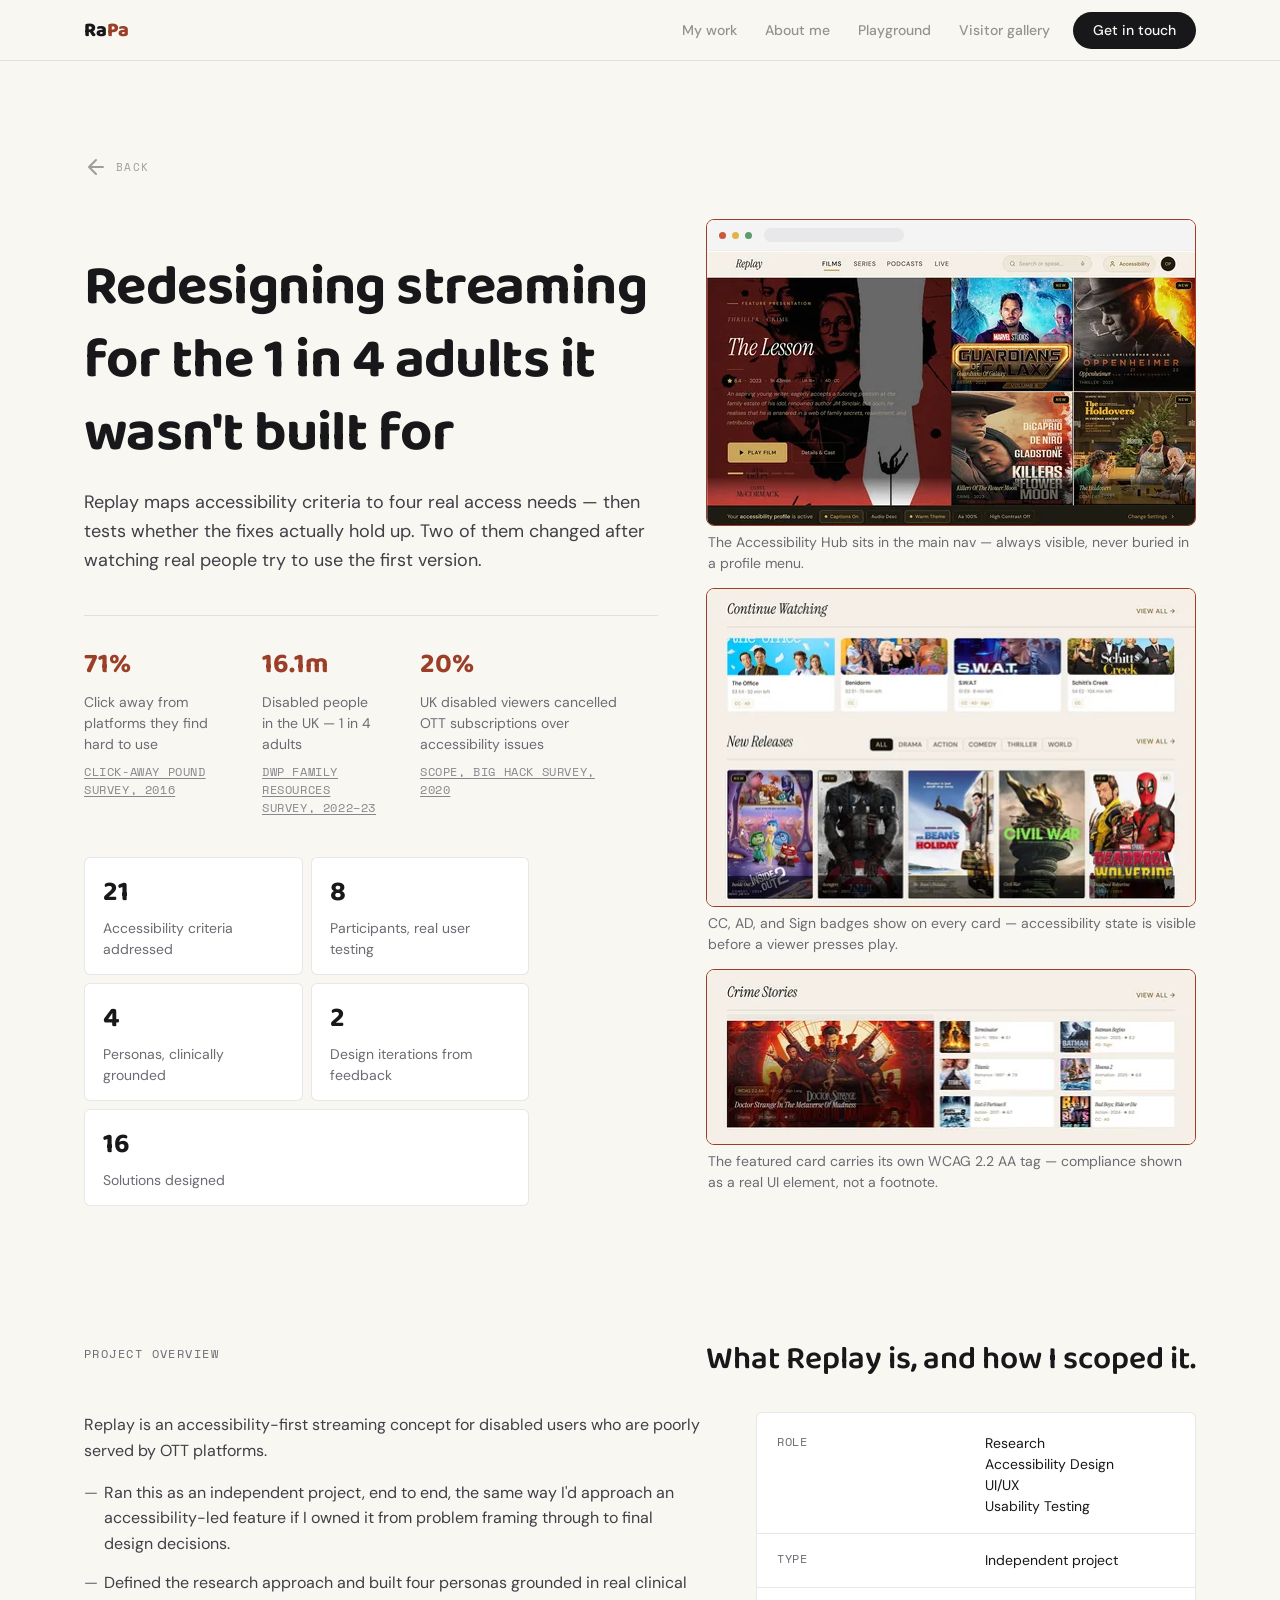
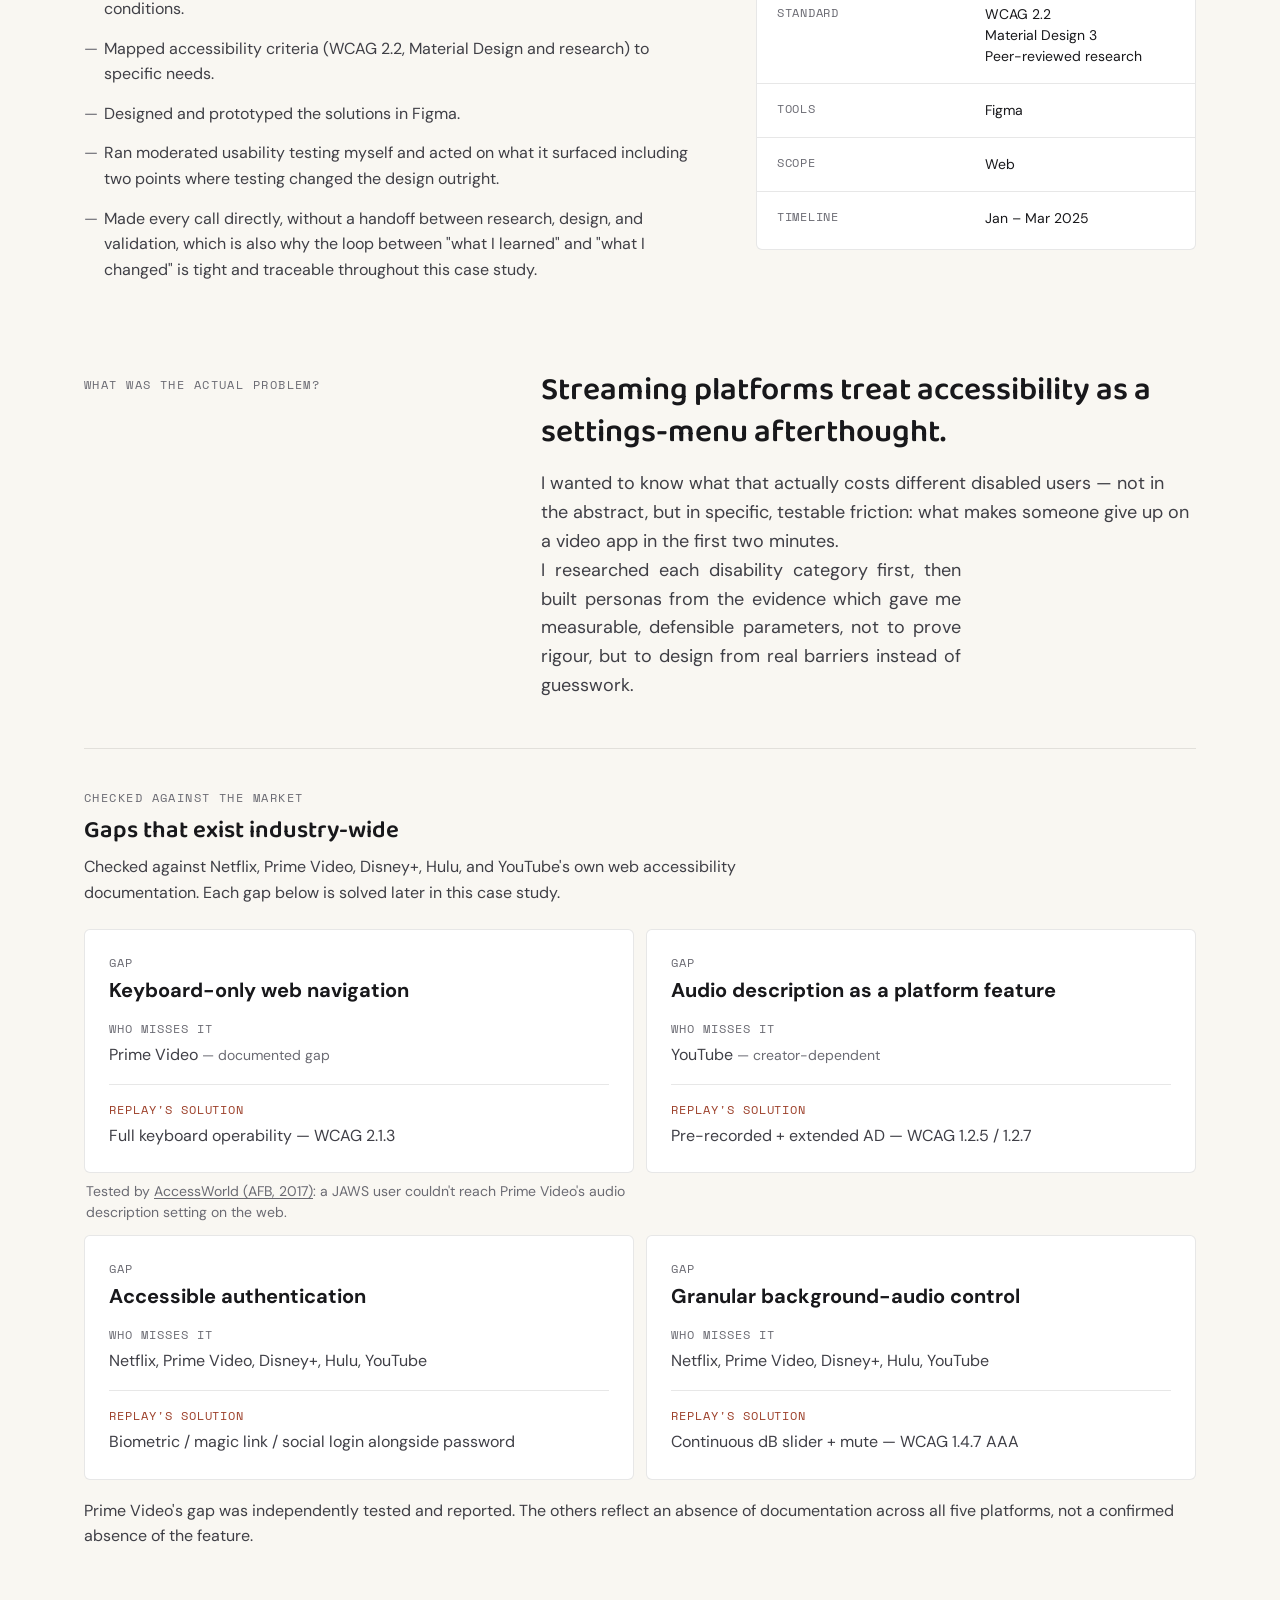
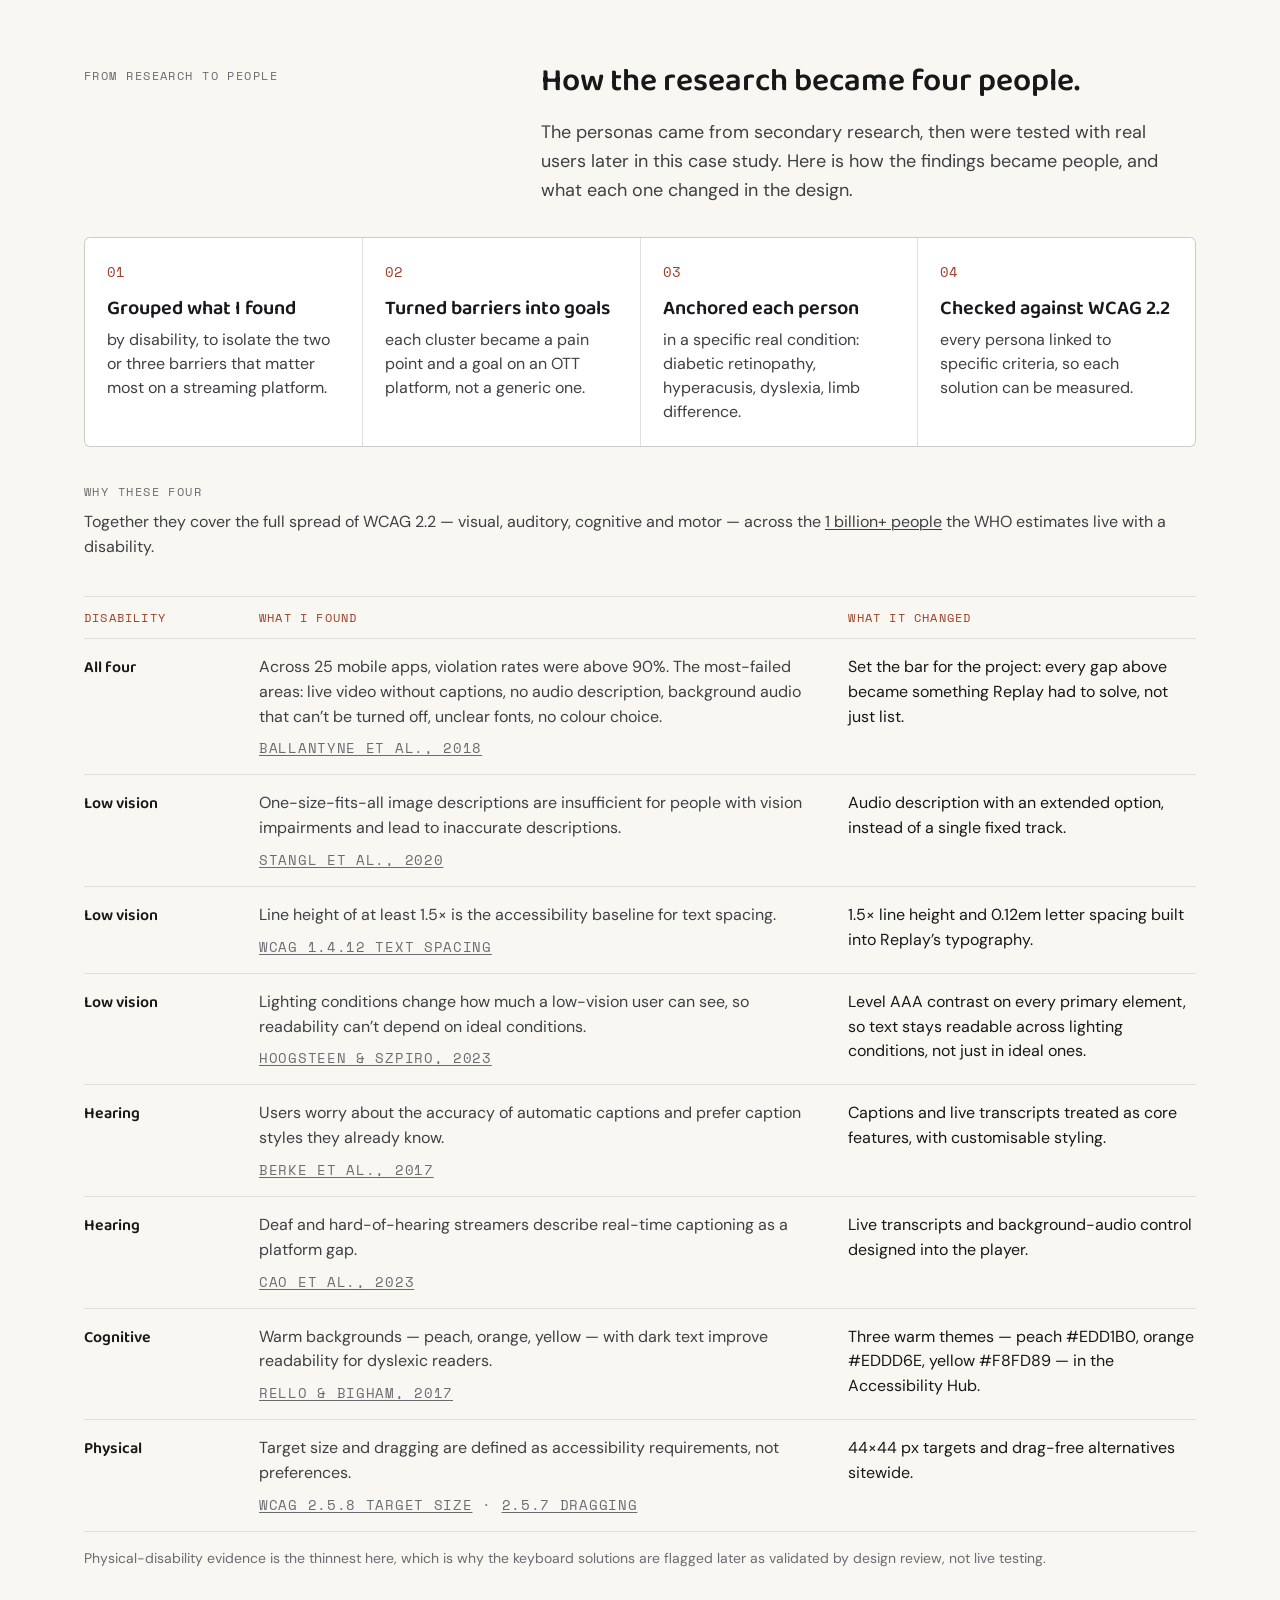
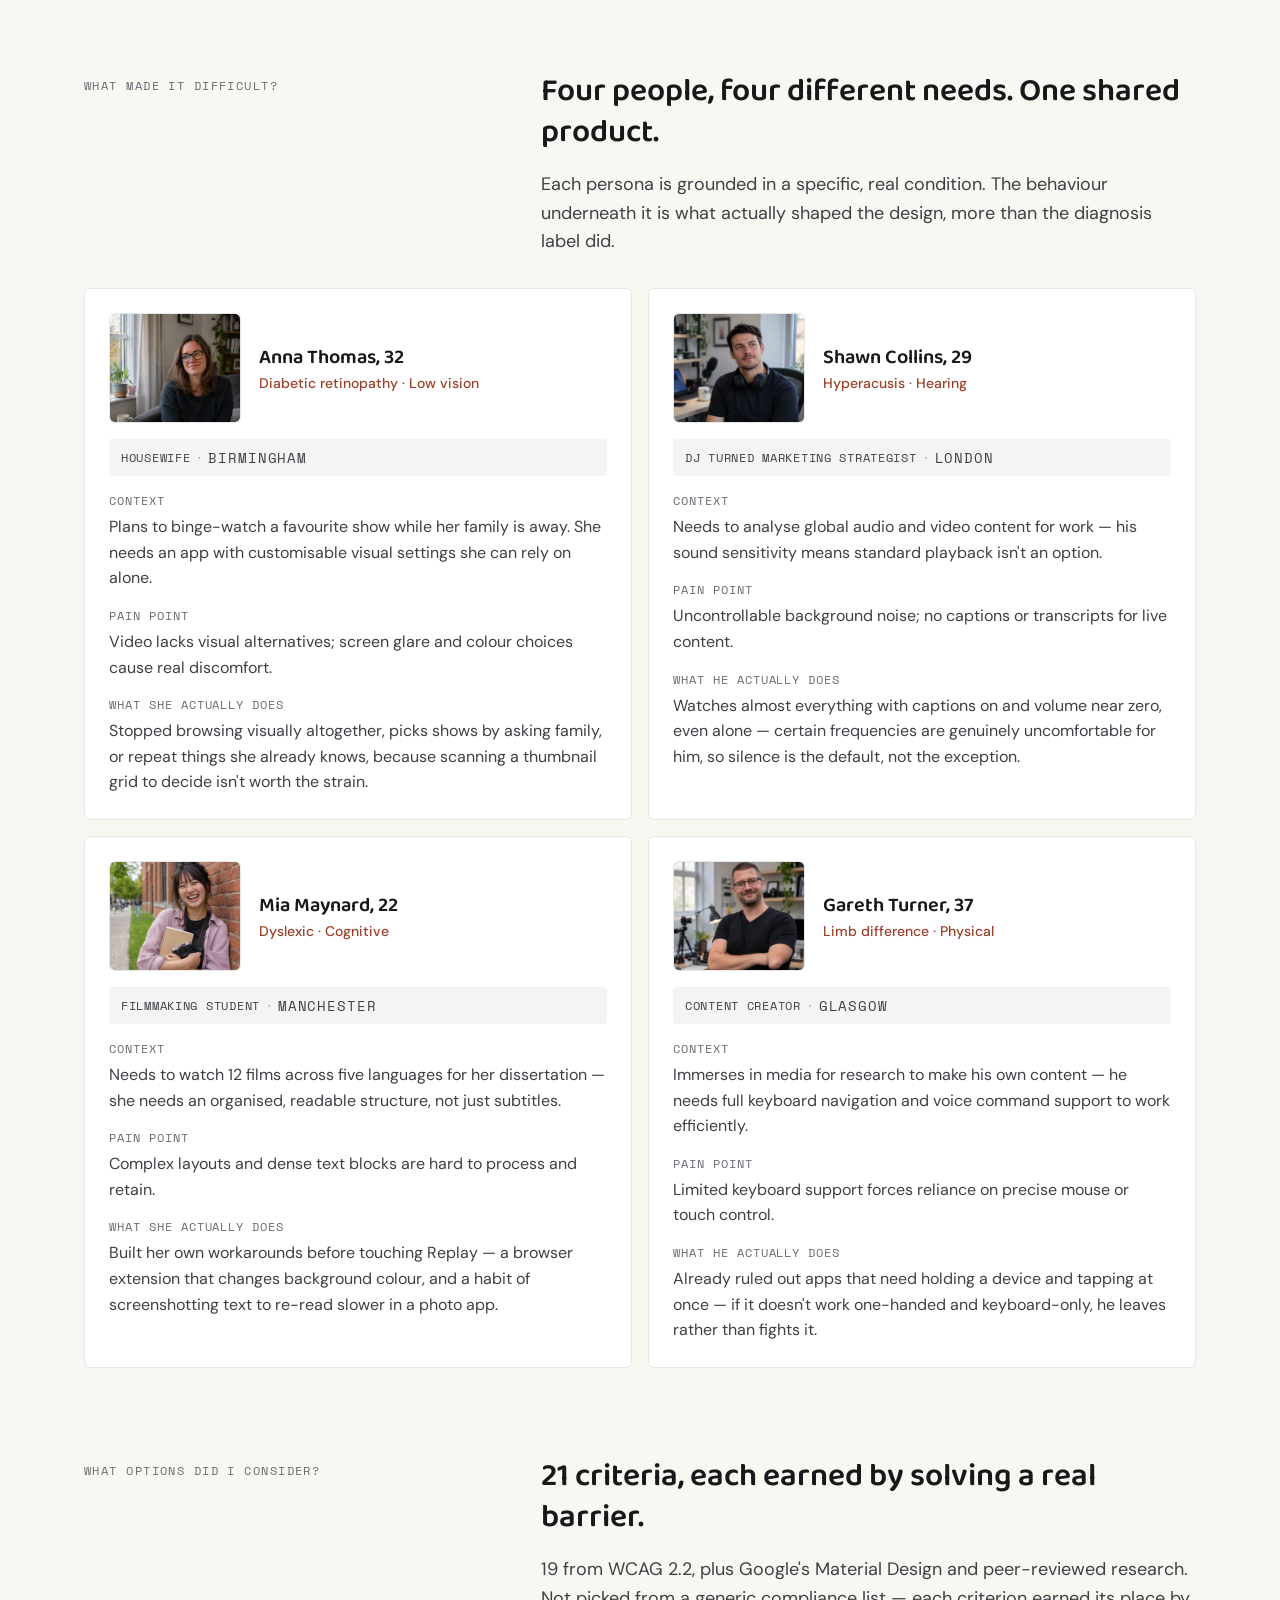
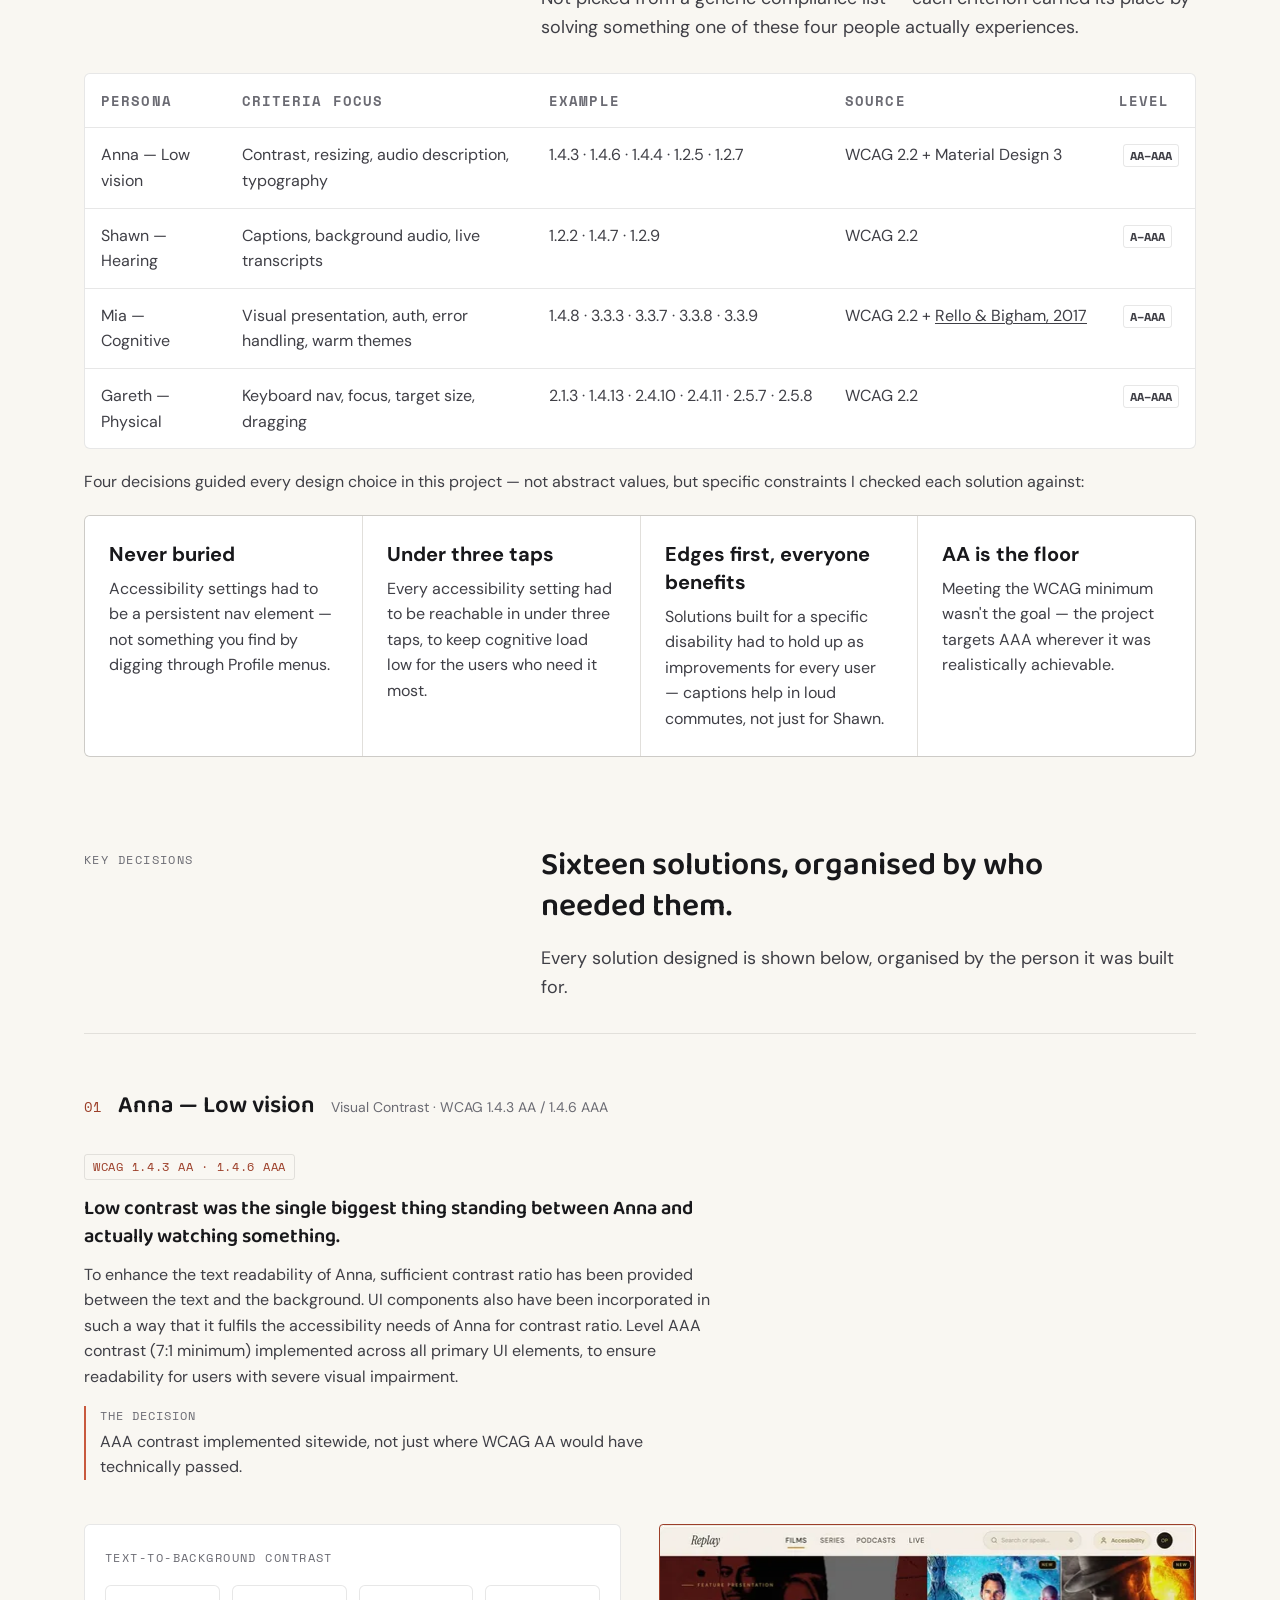
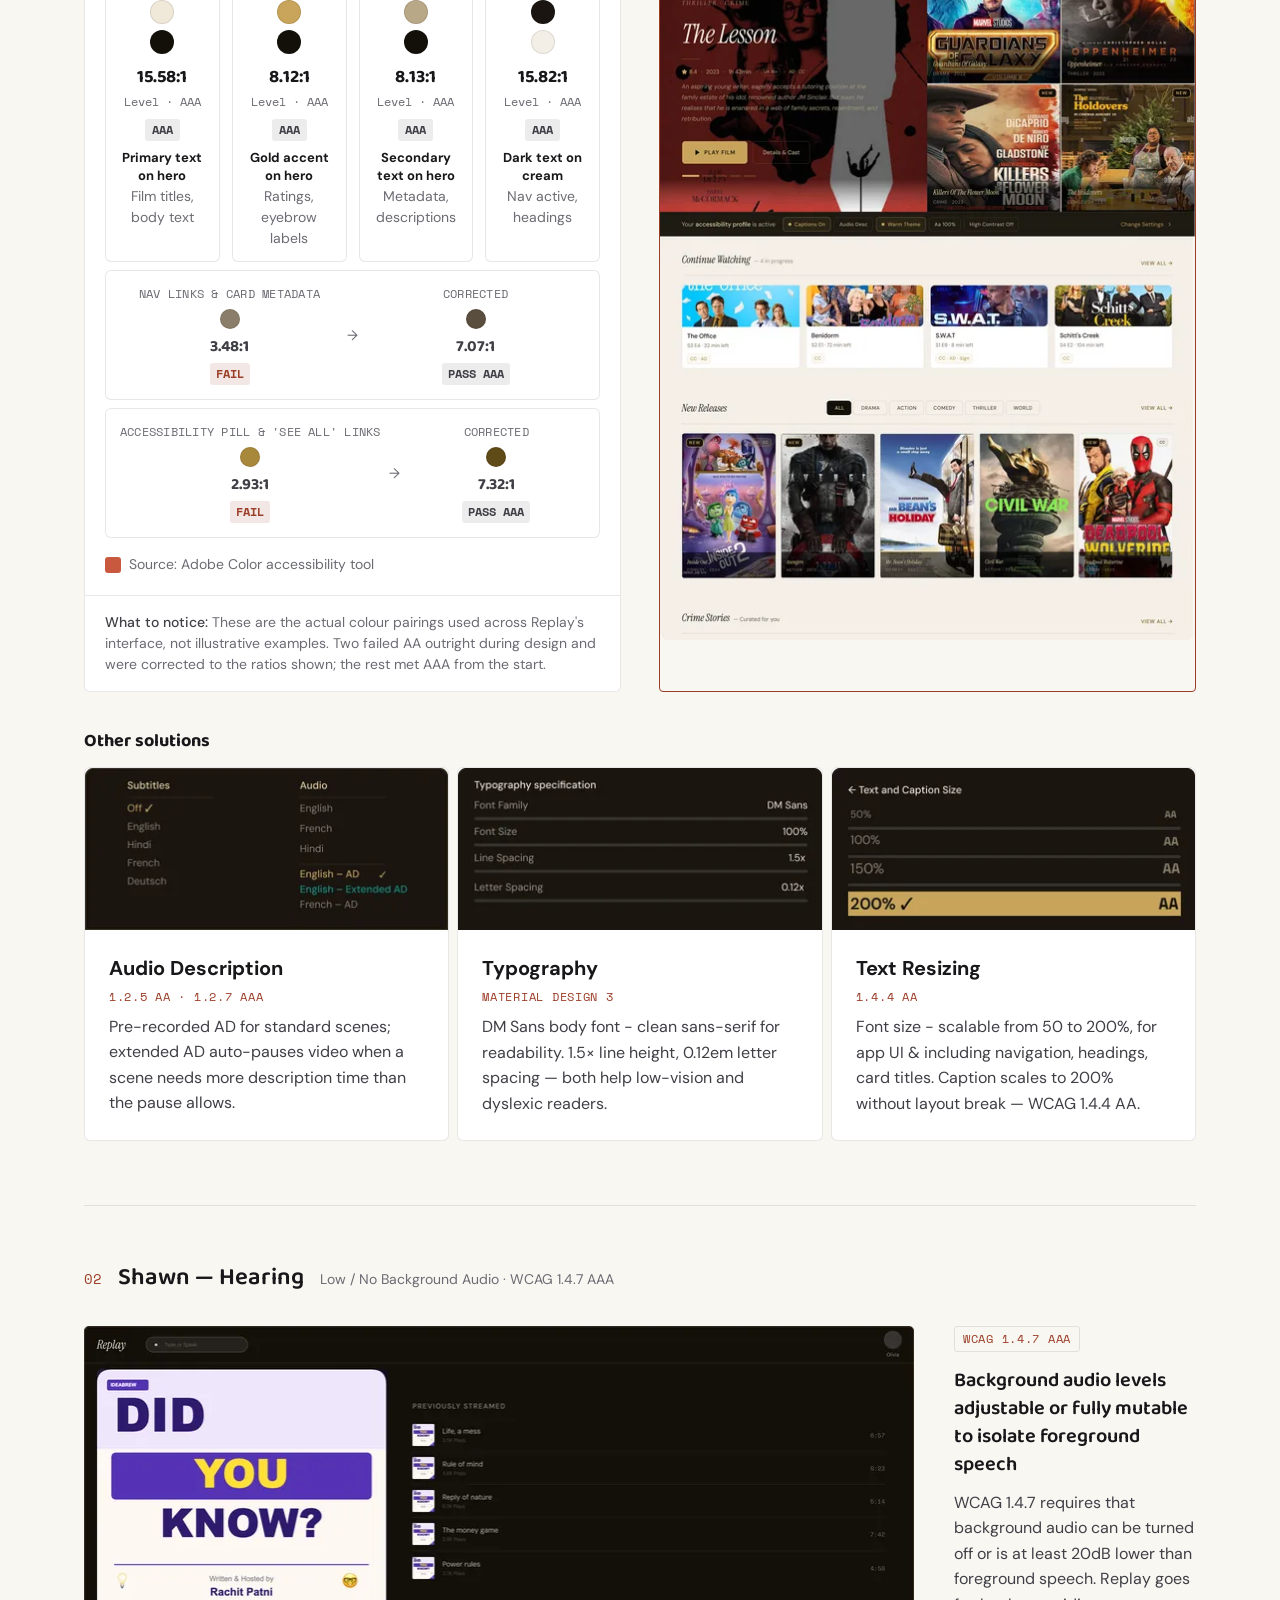
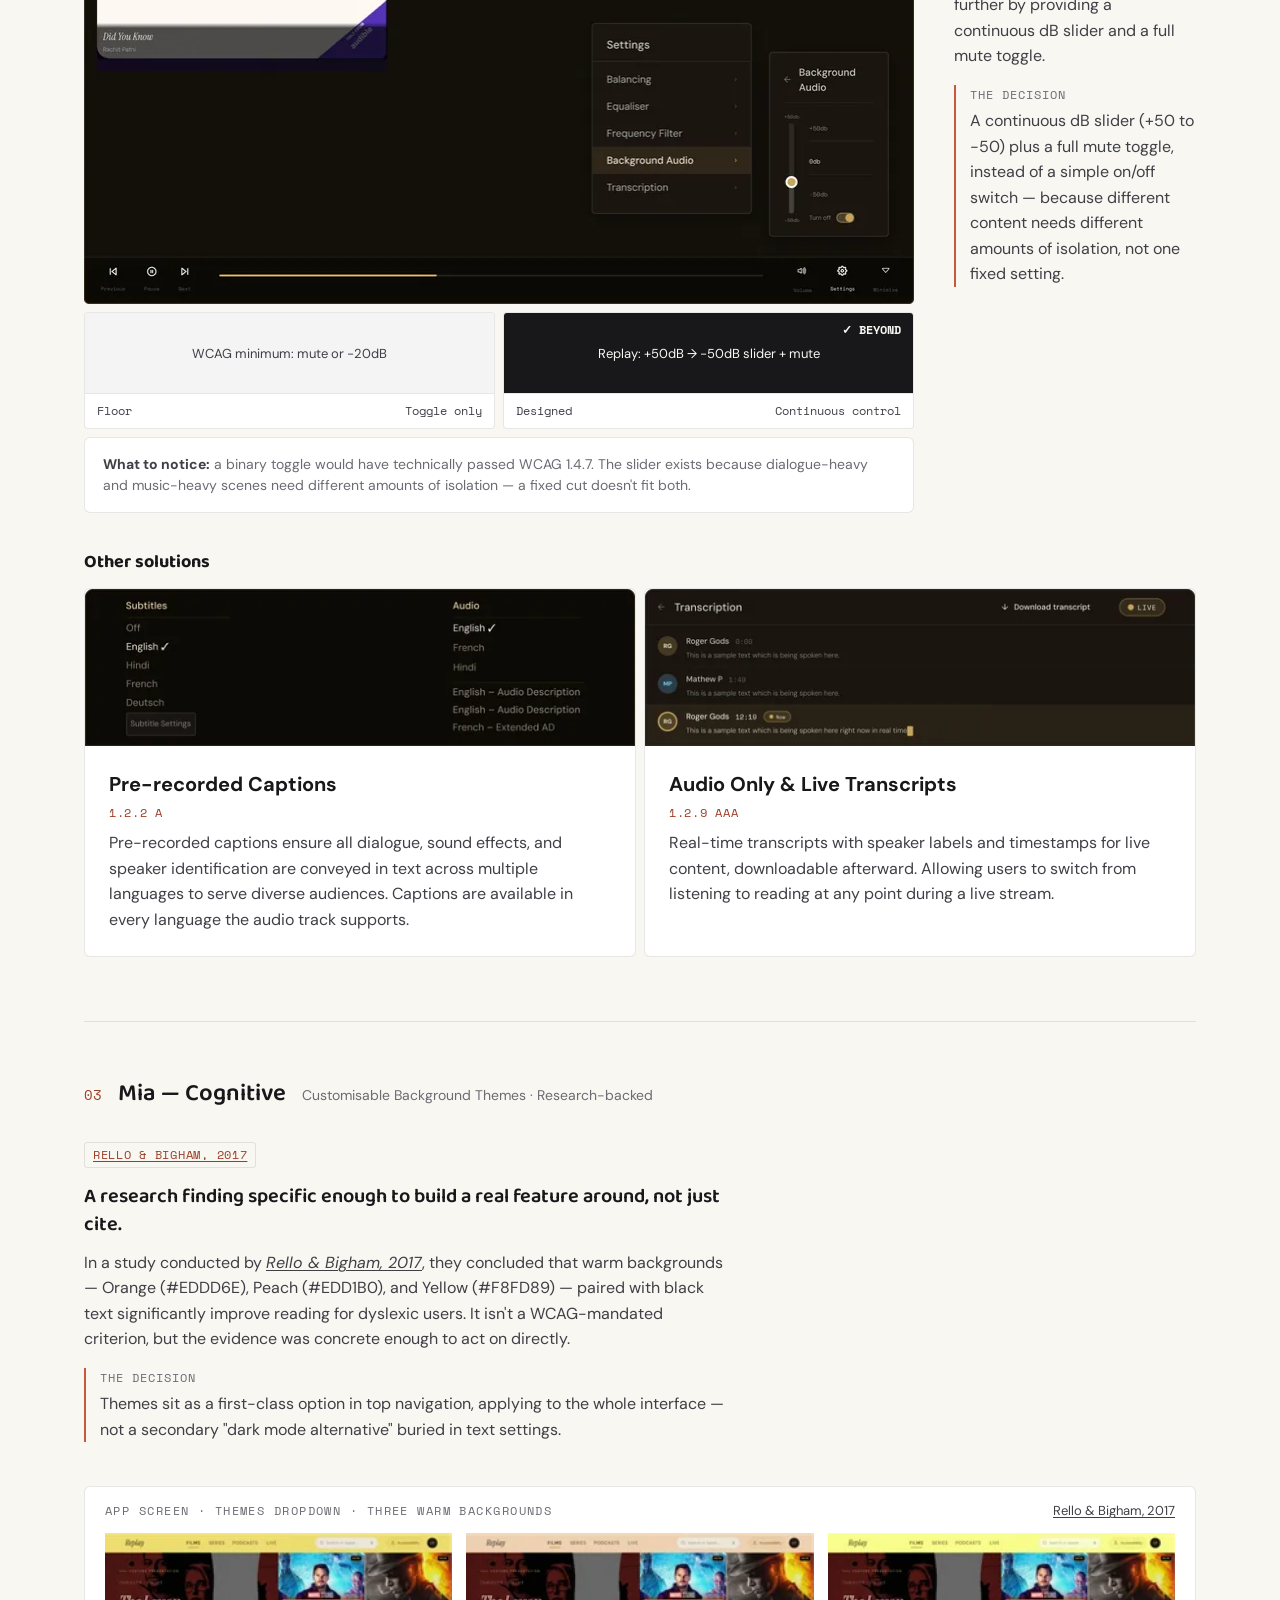
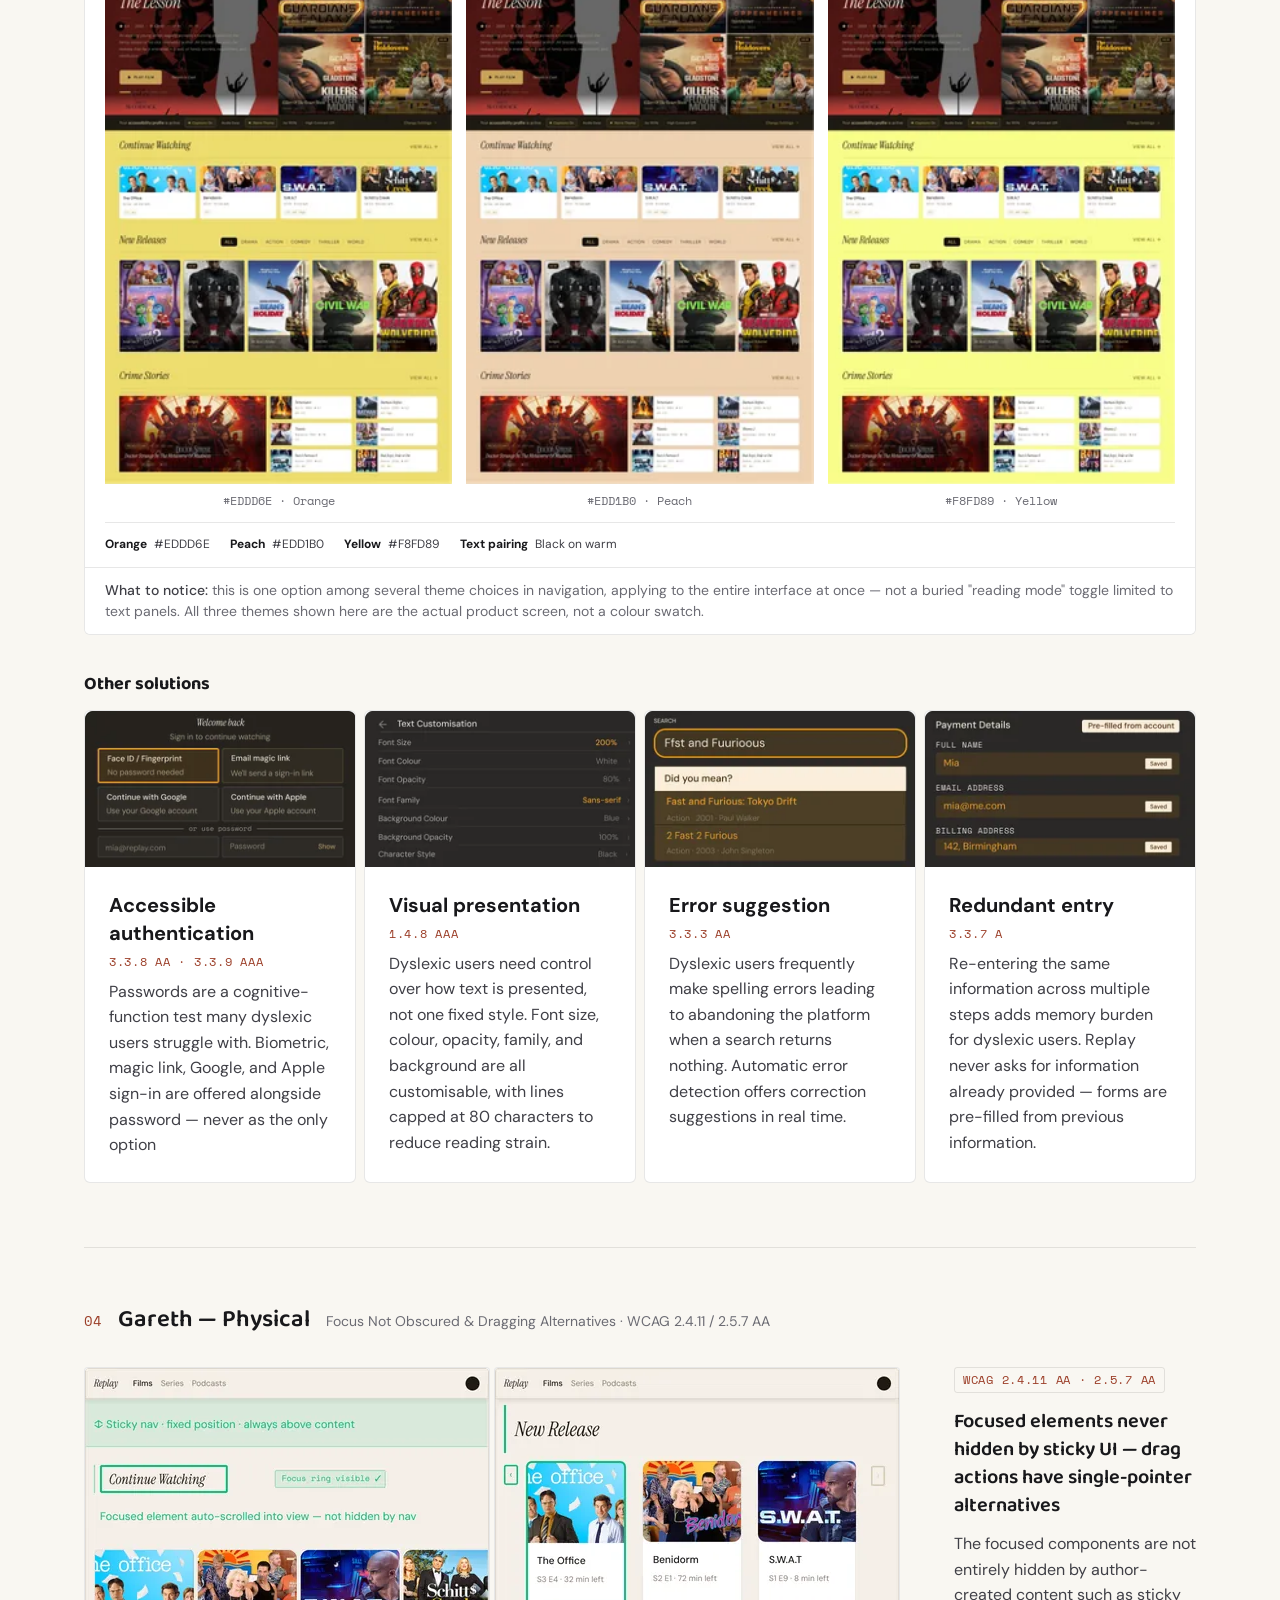
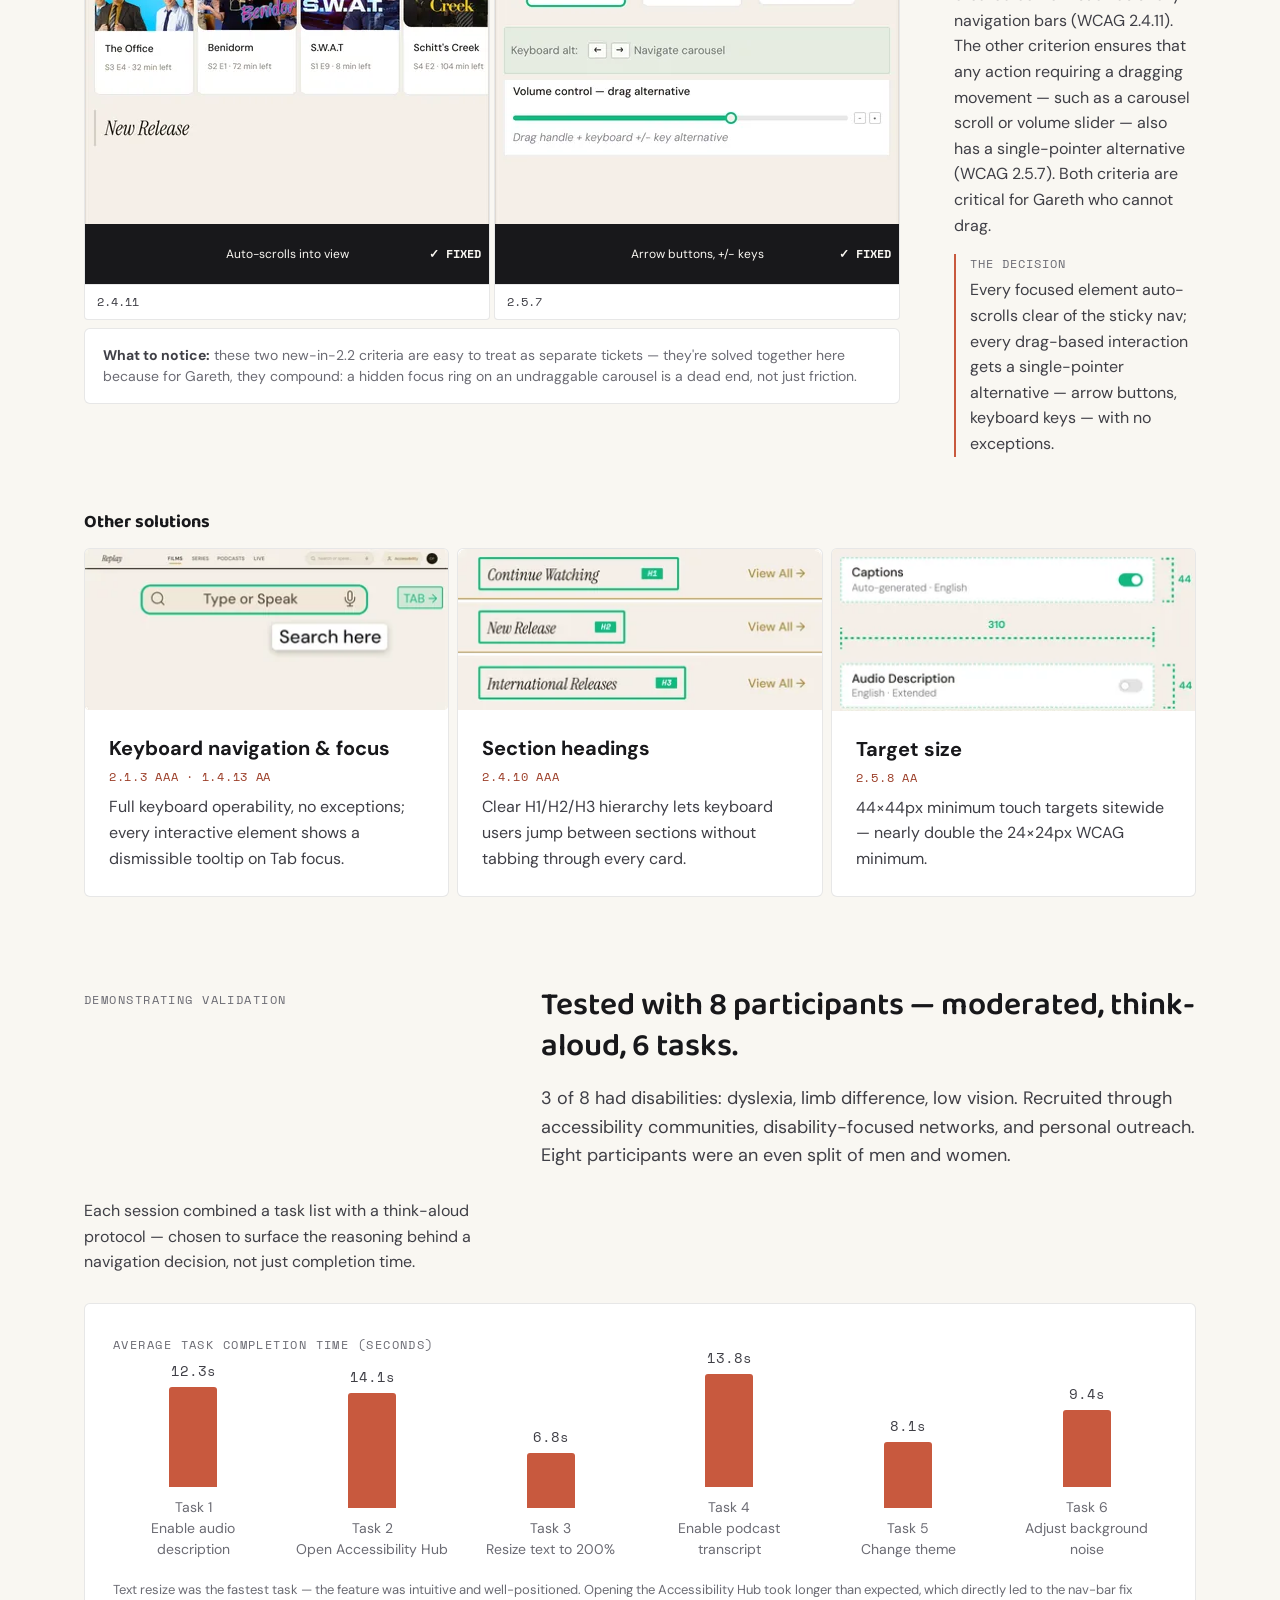
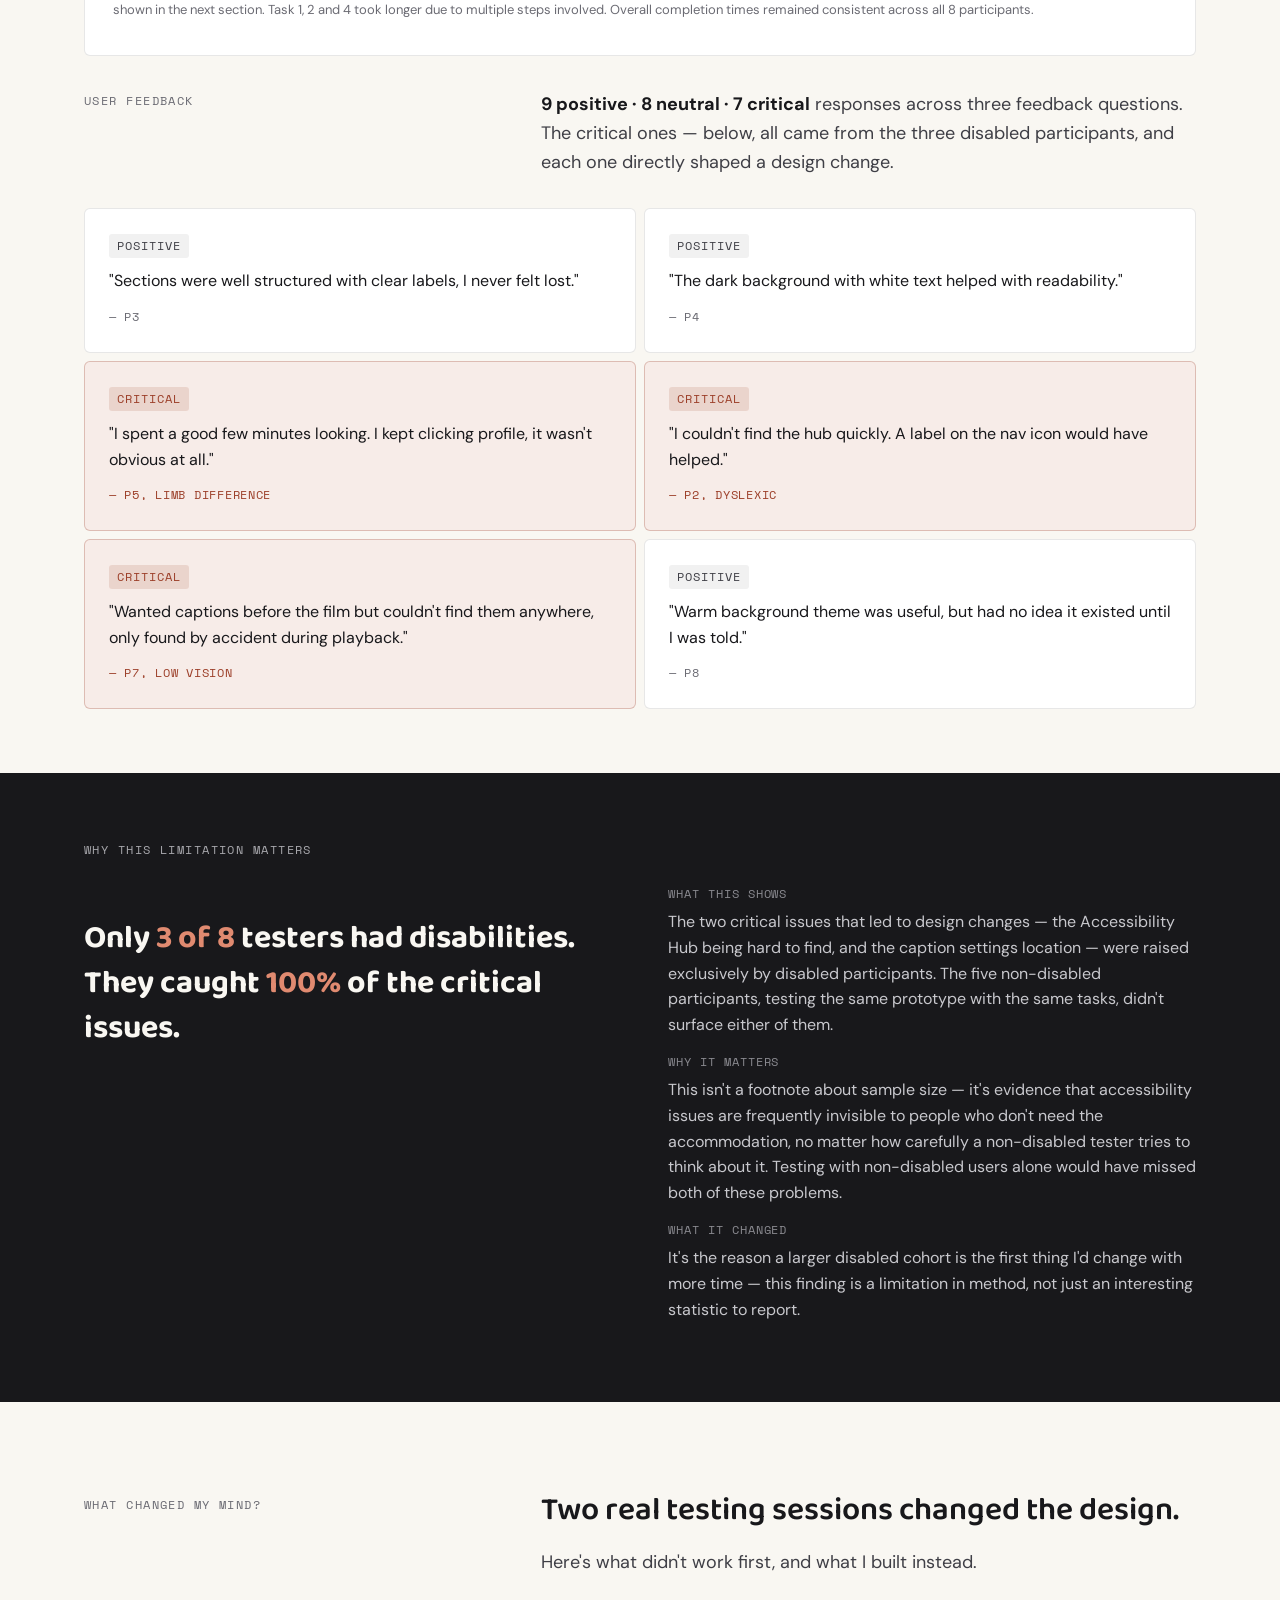
==== commit 0ea11ae2: "typography: apply desktop font-size and spacing corrections (sections 1-10) Start page: .eloc/.eskip" ====
--- a/site/replay/index.html
+++ b/site/replay/index.html
@@ -812,9 +812,9 @@
 .nlogo .a{color:var(--accent);}
 .nlinks{display:flex;gap:2px;align-items:center;}
 .nmenu-btn{display:none;}
-.nlk{font-size:13.5px;font-weight:500;color:var(--muted);padding:7px 13px;border-radius:20px;cursor:pointer;background:none;border:none;text-decoration:none;transition:color .18s,background .18s;}
+.nlk{font-size:14px;font-weight:500;color:var(--muted);padding:7px 13px;border-radius:20px;cursor:pointer;background:none;border:none;text-decoration:none;transition:color .18s,background .18s;}
 .nlk:hover{color:var(--ink);background:rgba(24,24,27,0.06);}
-.ncta{font-size:13px;font-weight:500;color:var(--paper);background:var(--ink);padding:8px 20px;border-radius:20px;cursor:pointer;border:none;margin-left:8px;transition:background .18s,transform .14s;text-decoration:none;display:inline-block;}
+.ncta{font-size:14px;font-weight:500;color:var(--paper);background:var(--ink);padding:8px 20px;border-radius:20px;cursor:pointer;border:none;margin-left:8px;transition:background .18s,transform .14s;text-decoration:none;display:inline-block;}
 .ncta:hover{background:var(--accent);transform:scale(1.03);}
 @media(max-width:900px){.nlk{font-size:12px;padding:6px 10px;}}
 @media(max-width:640px){
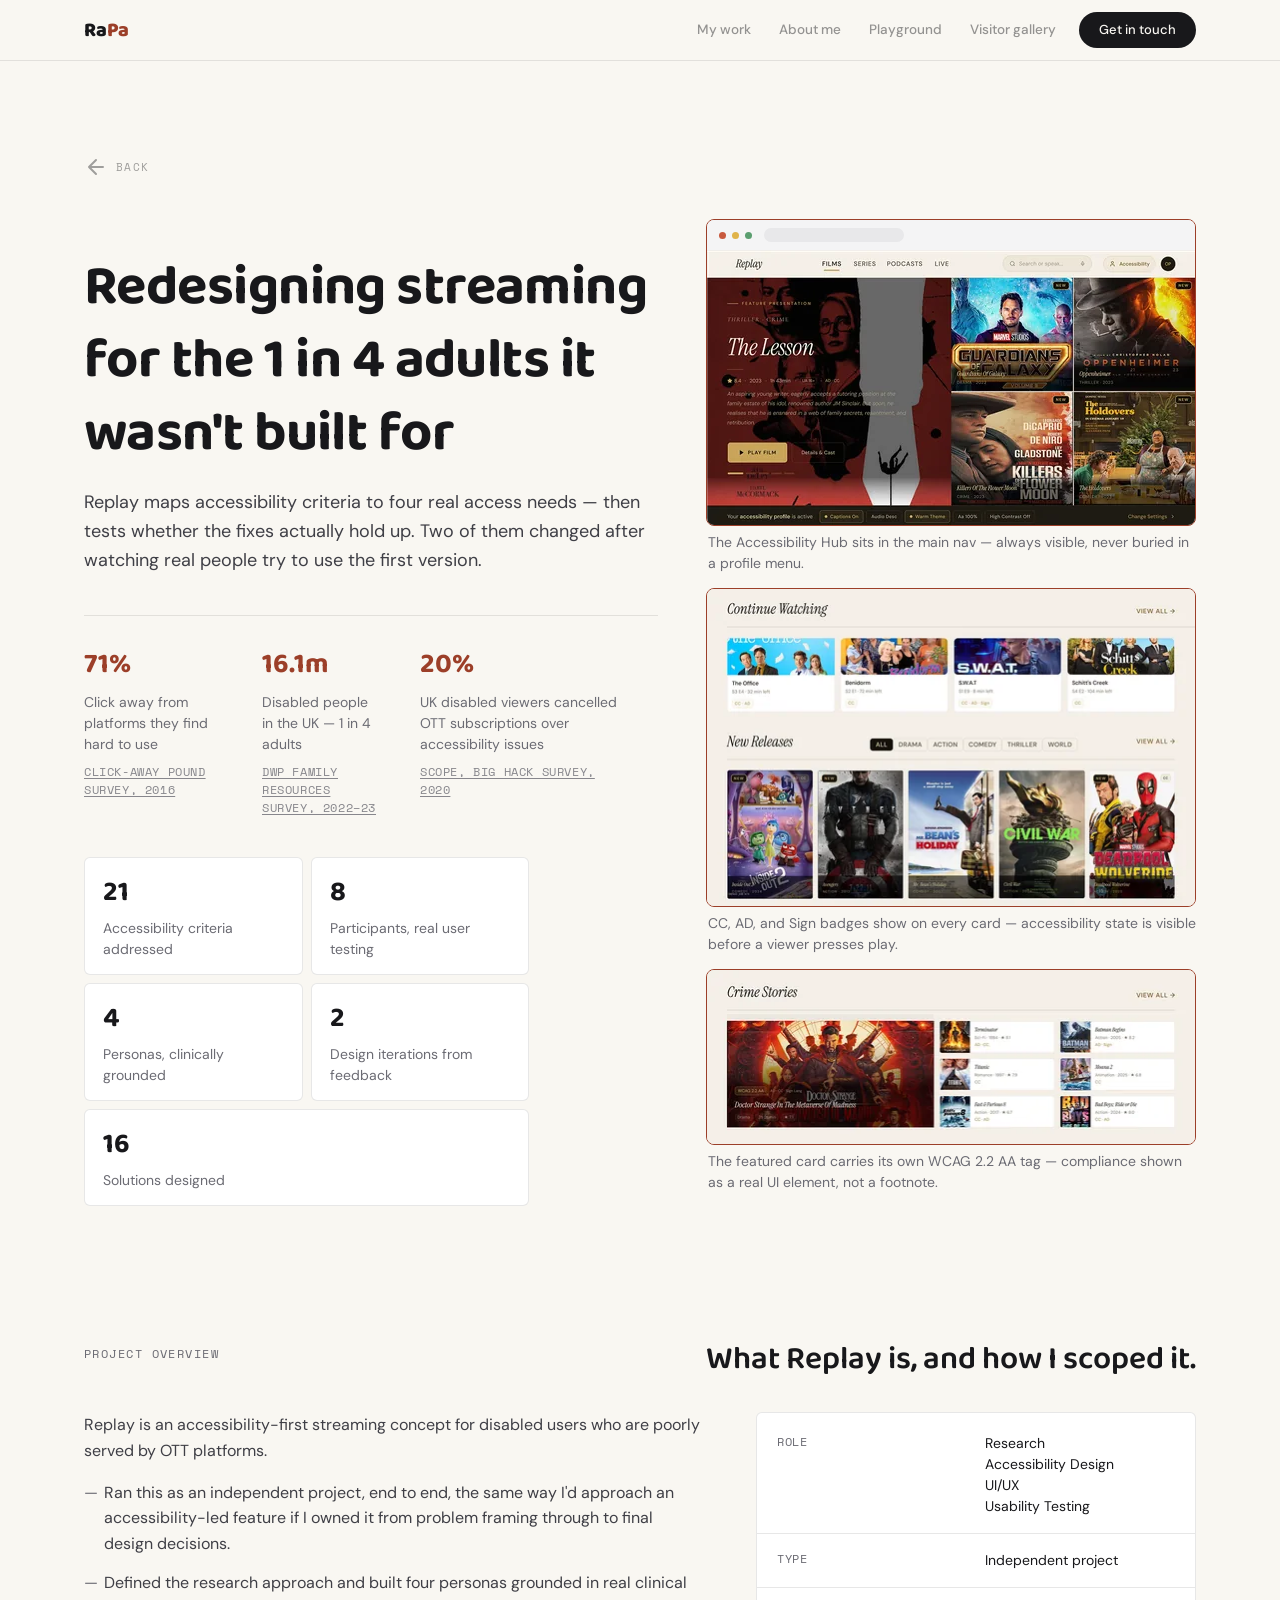
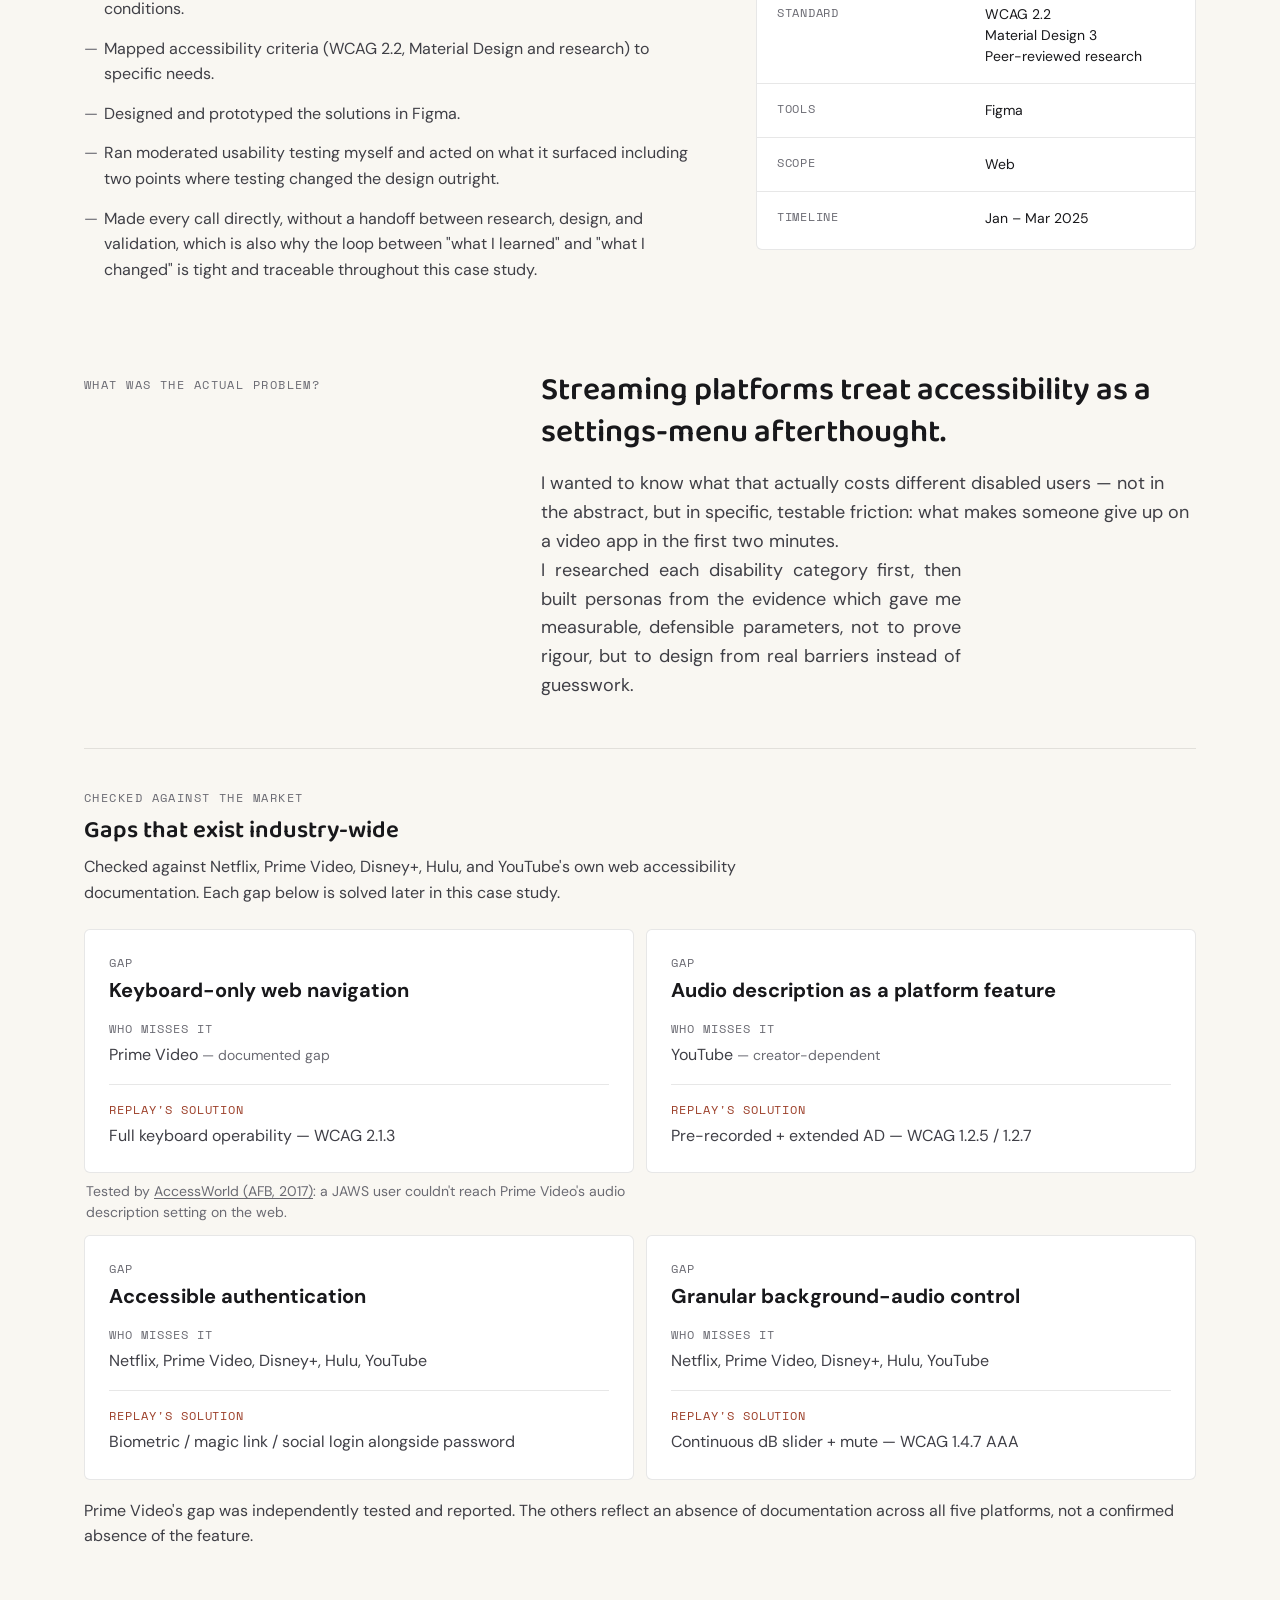
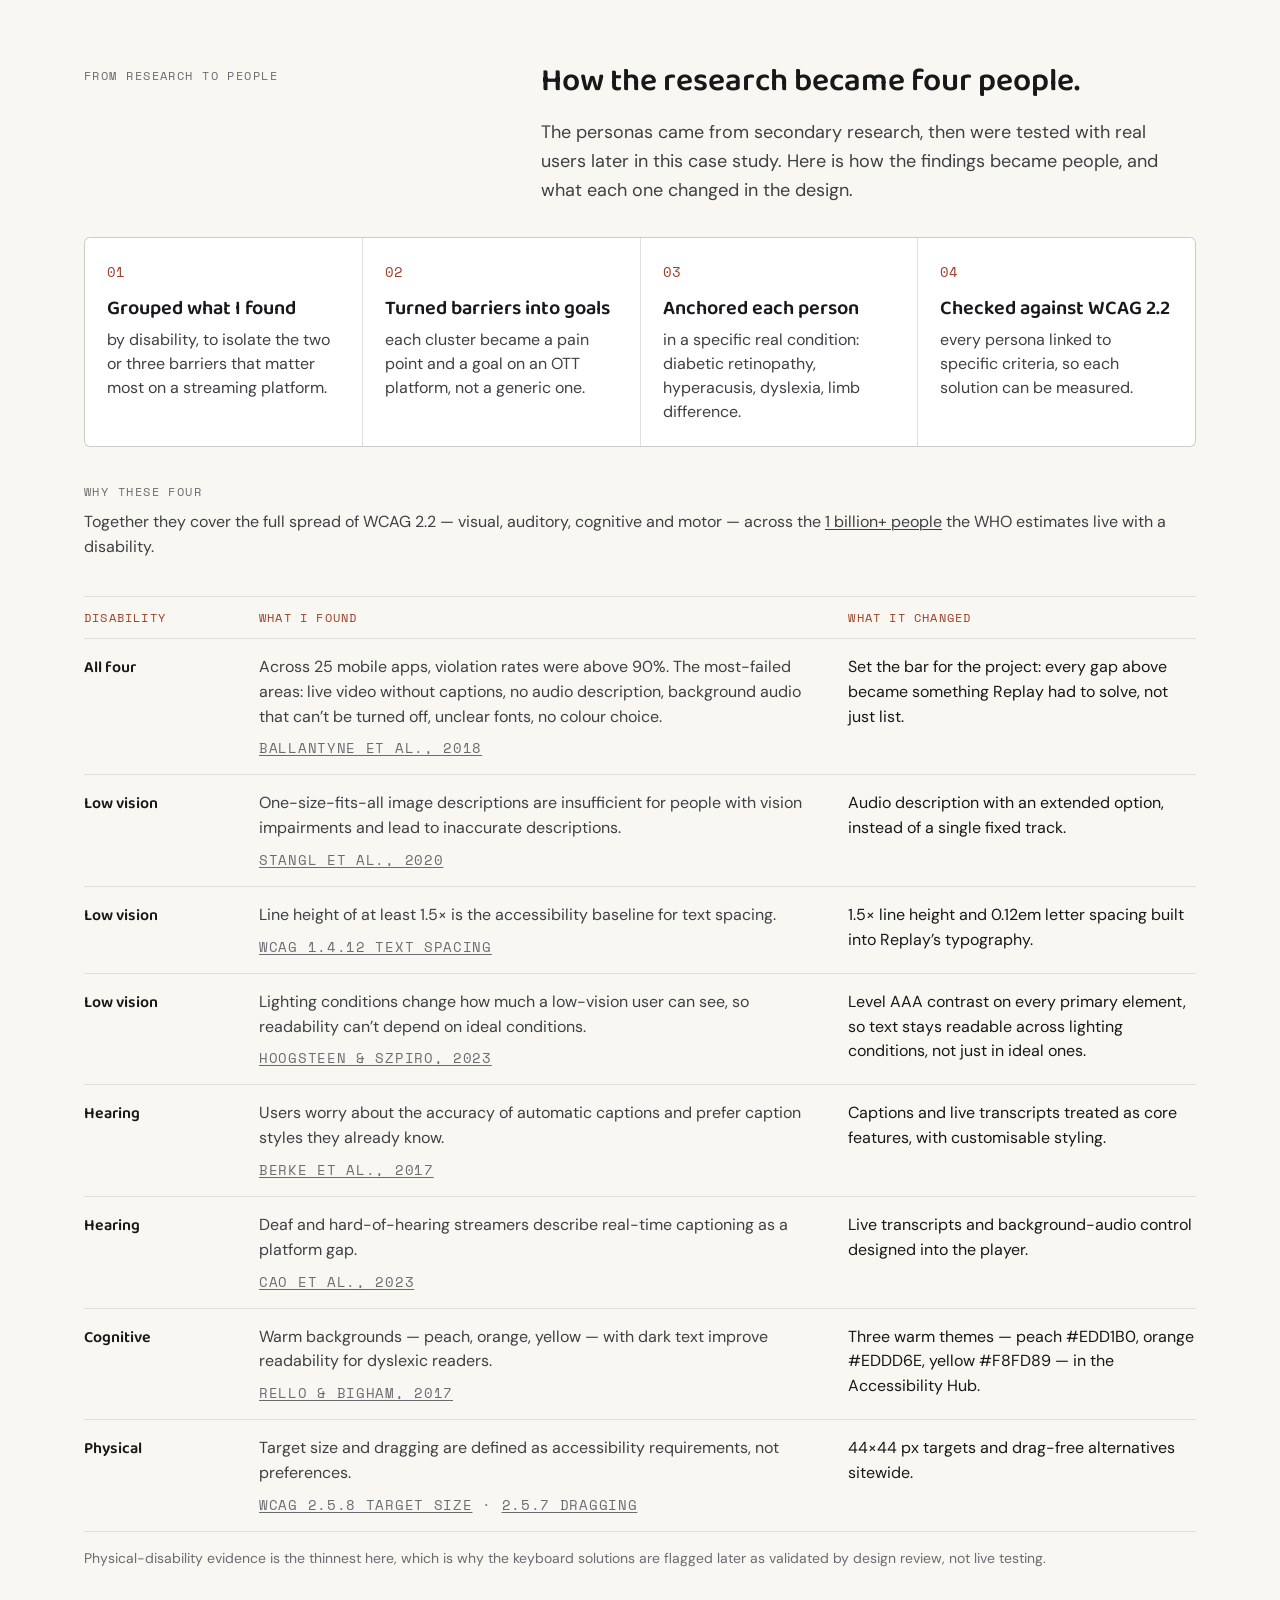
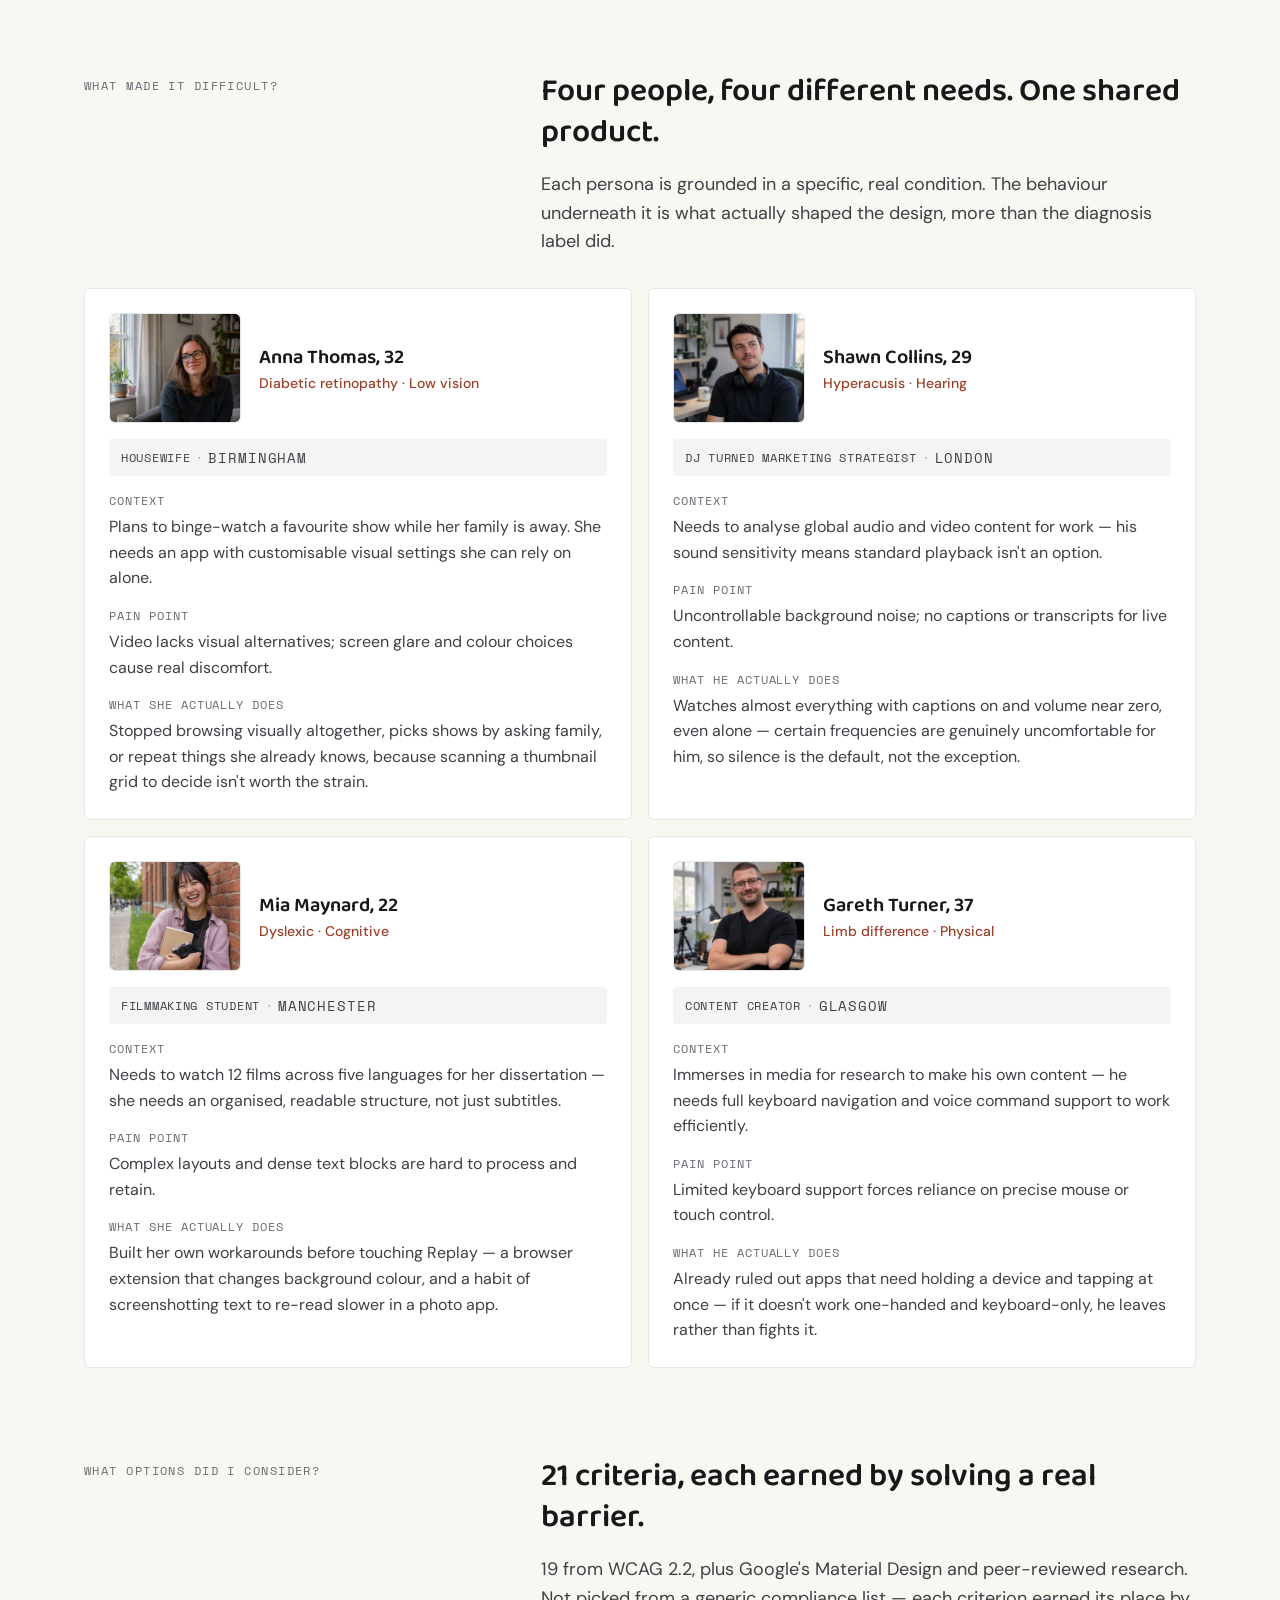
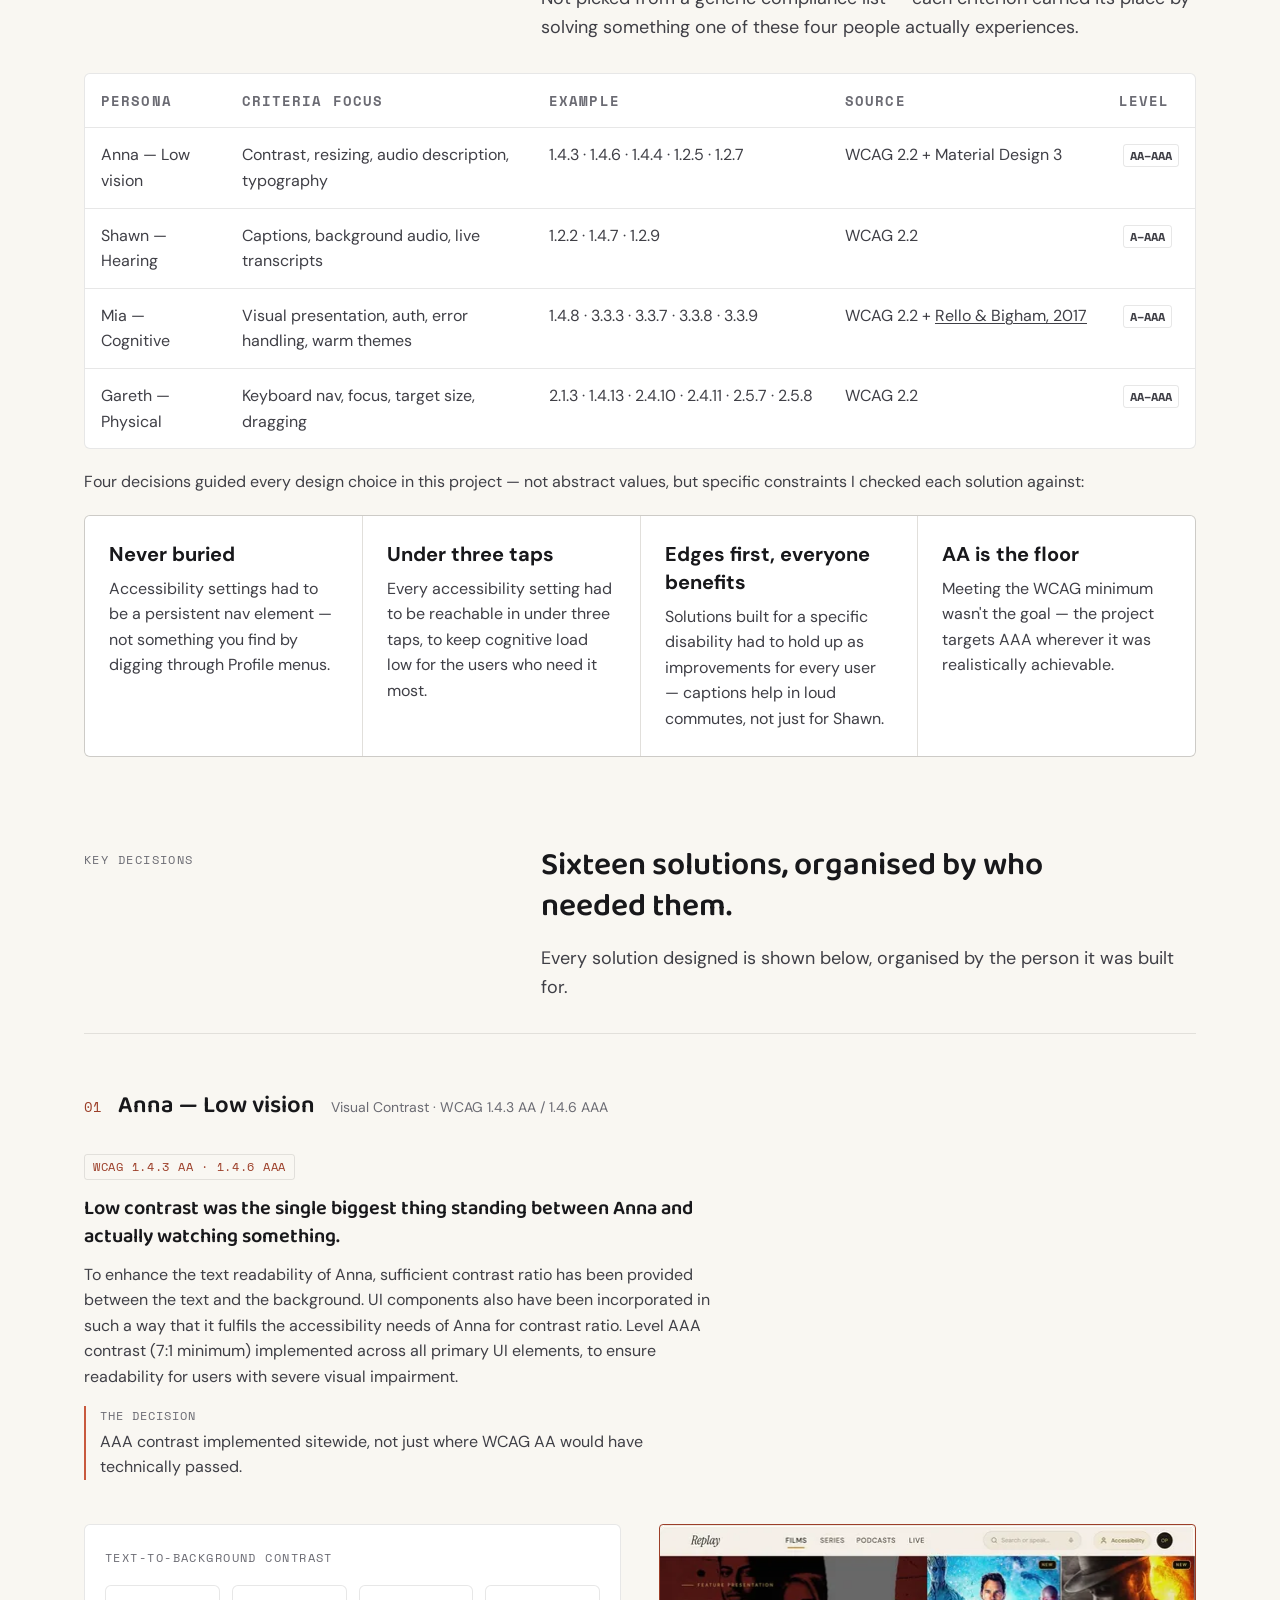
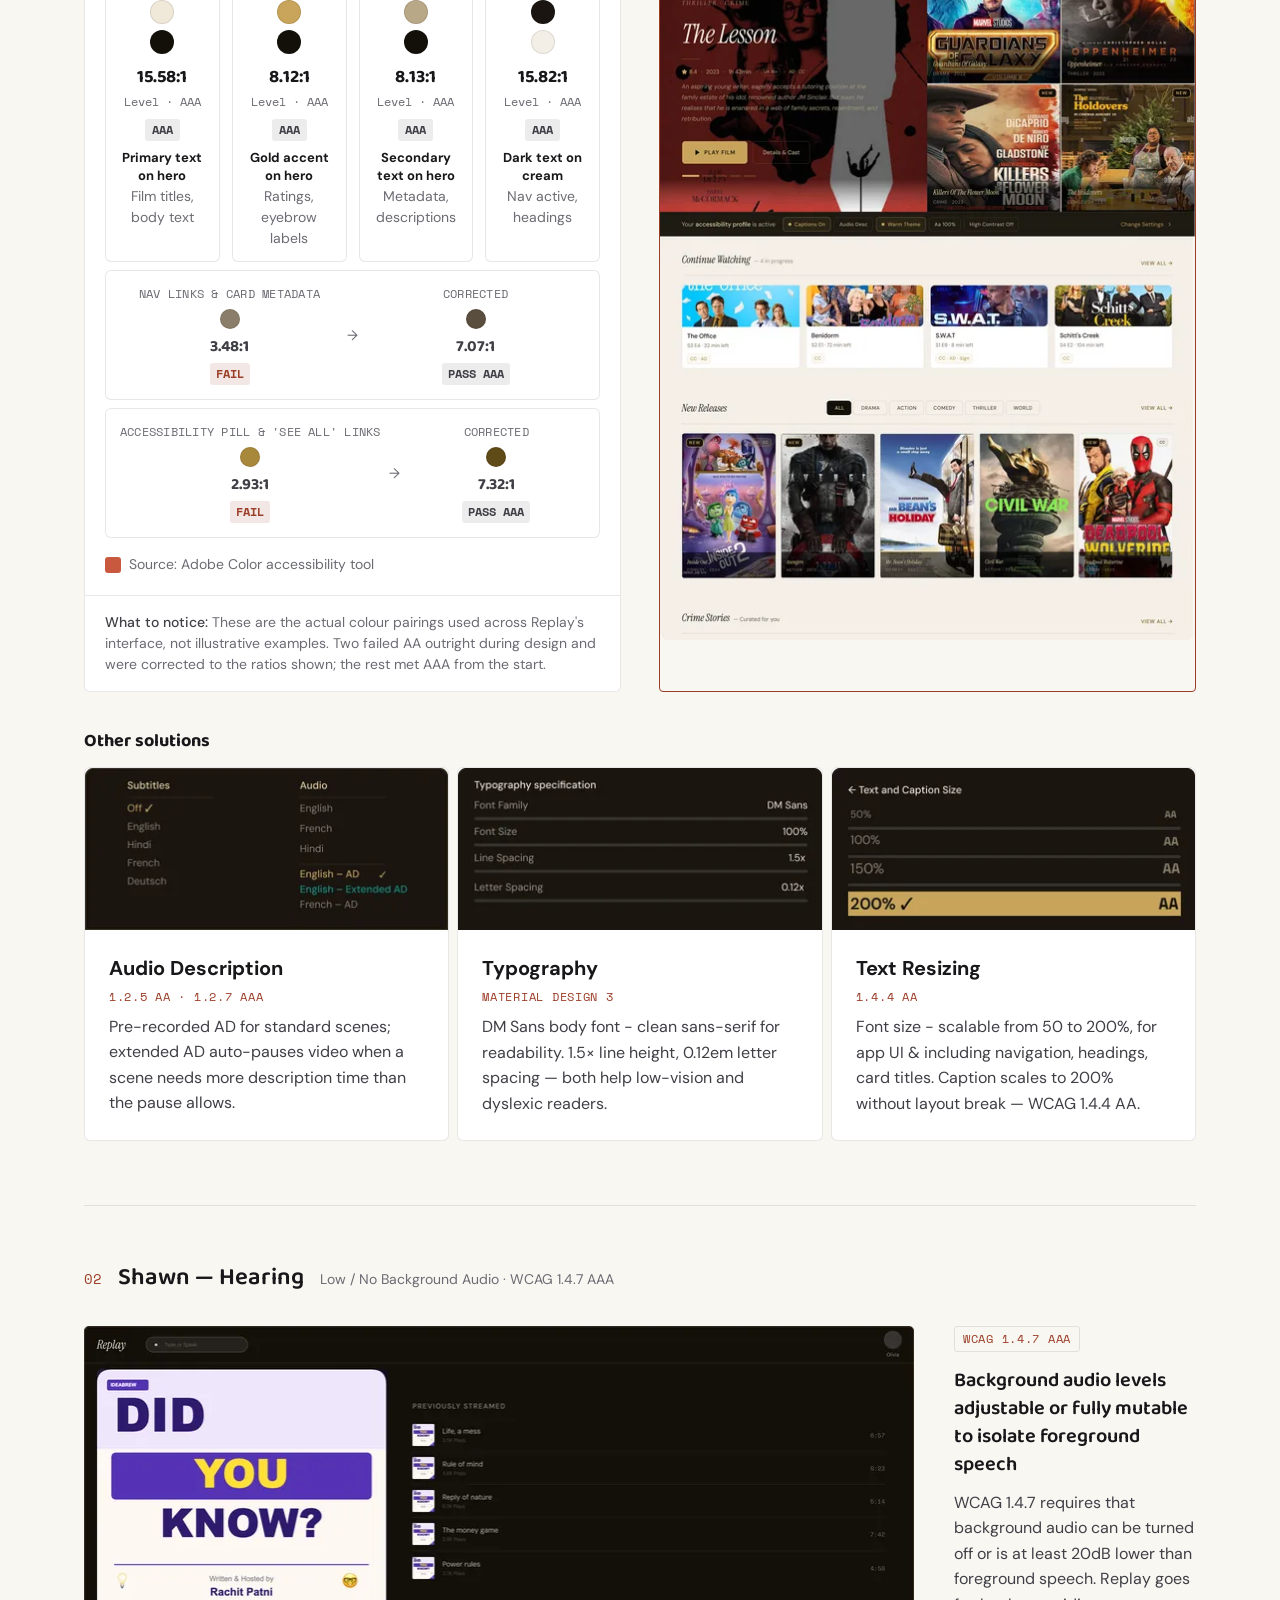
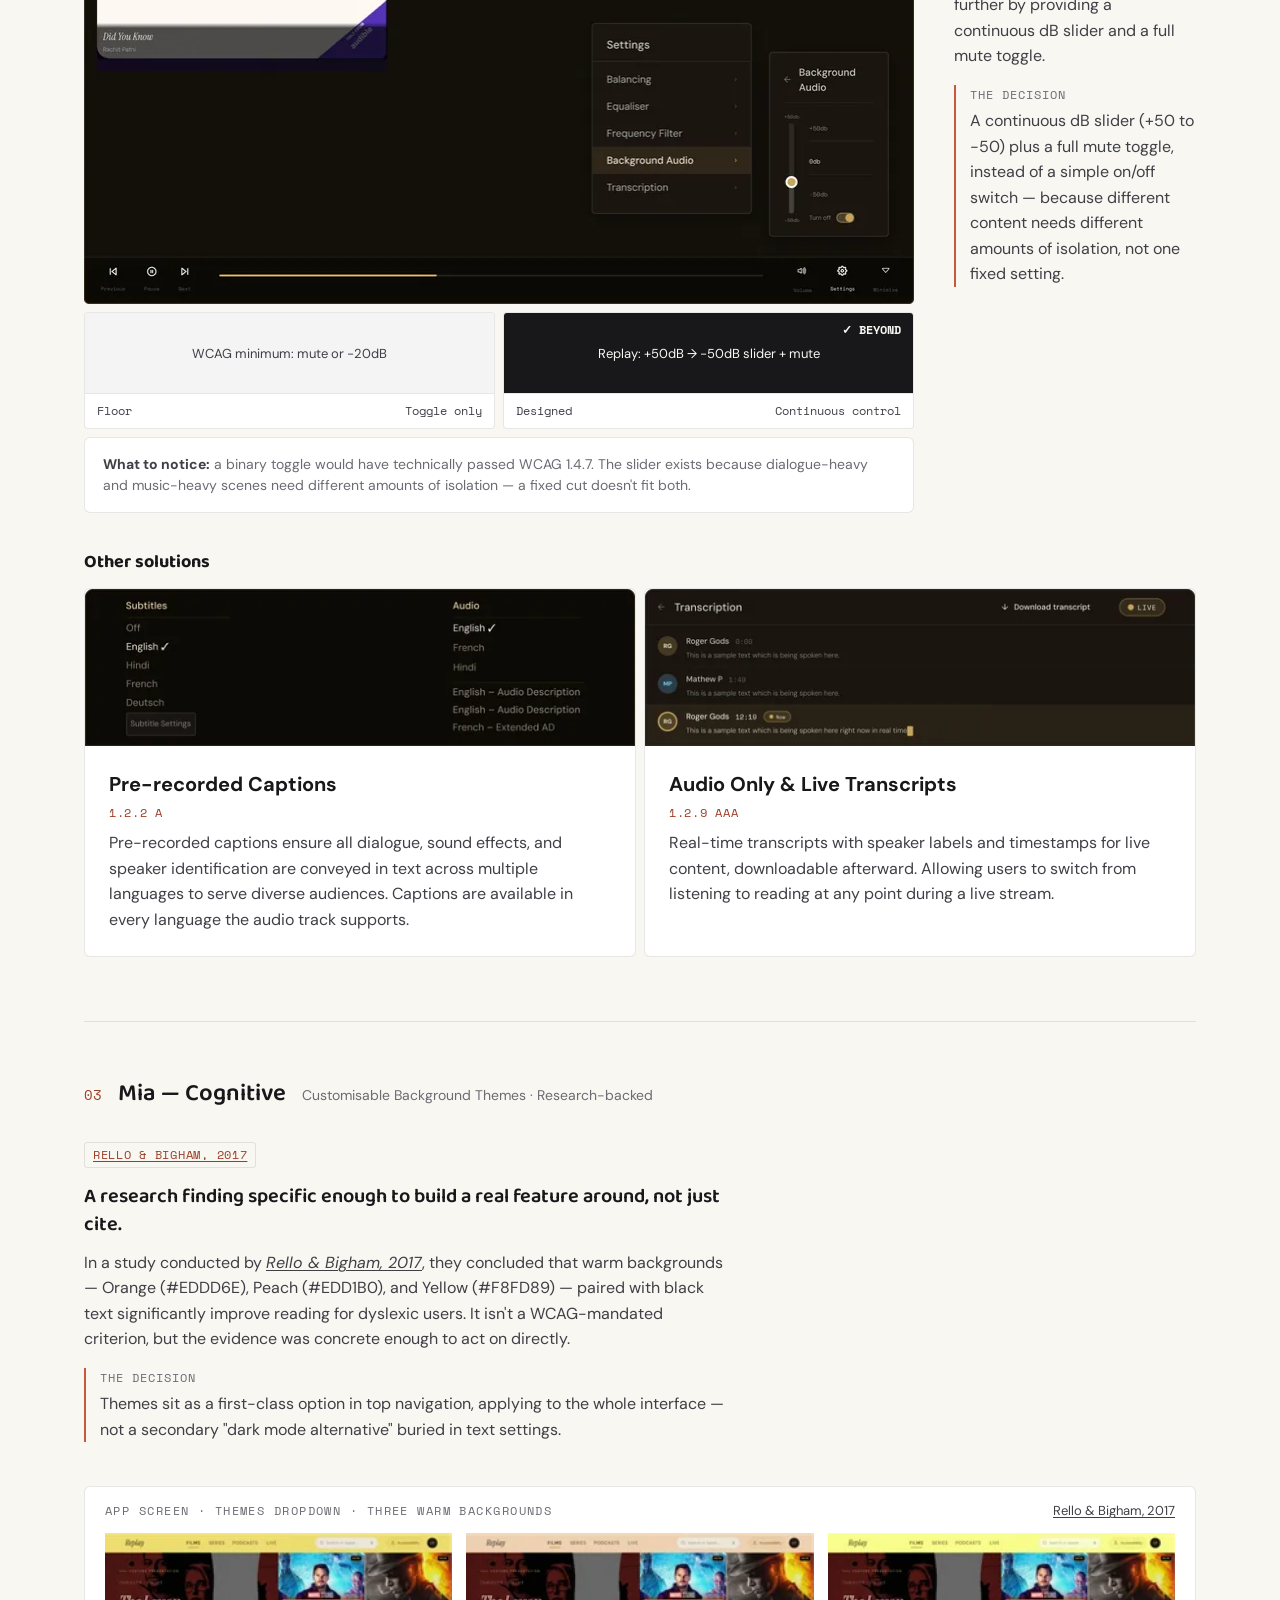
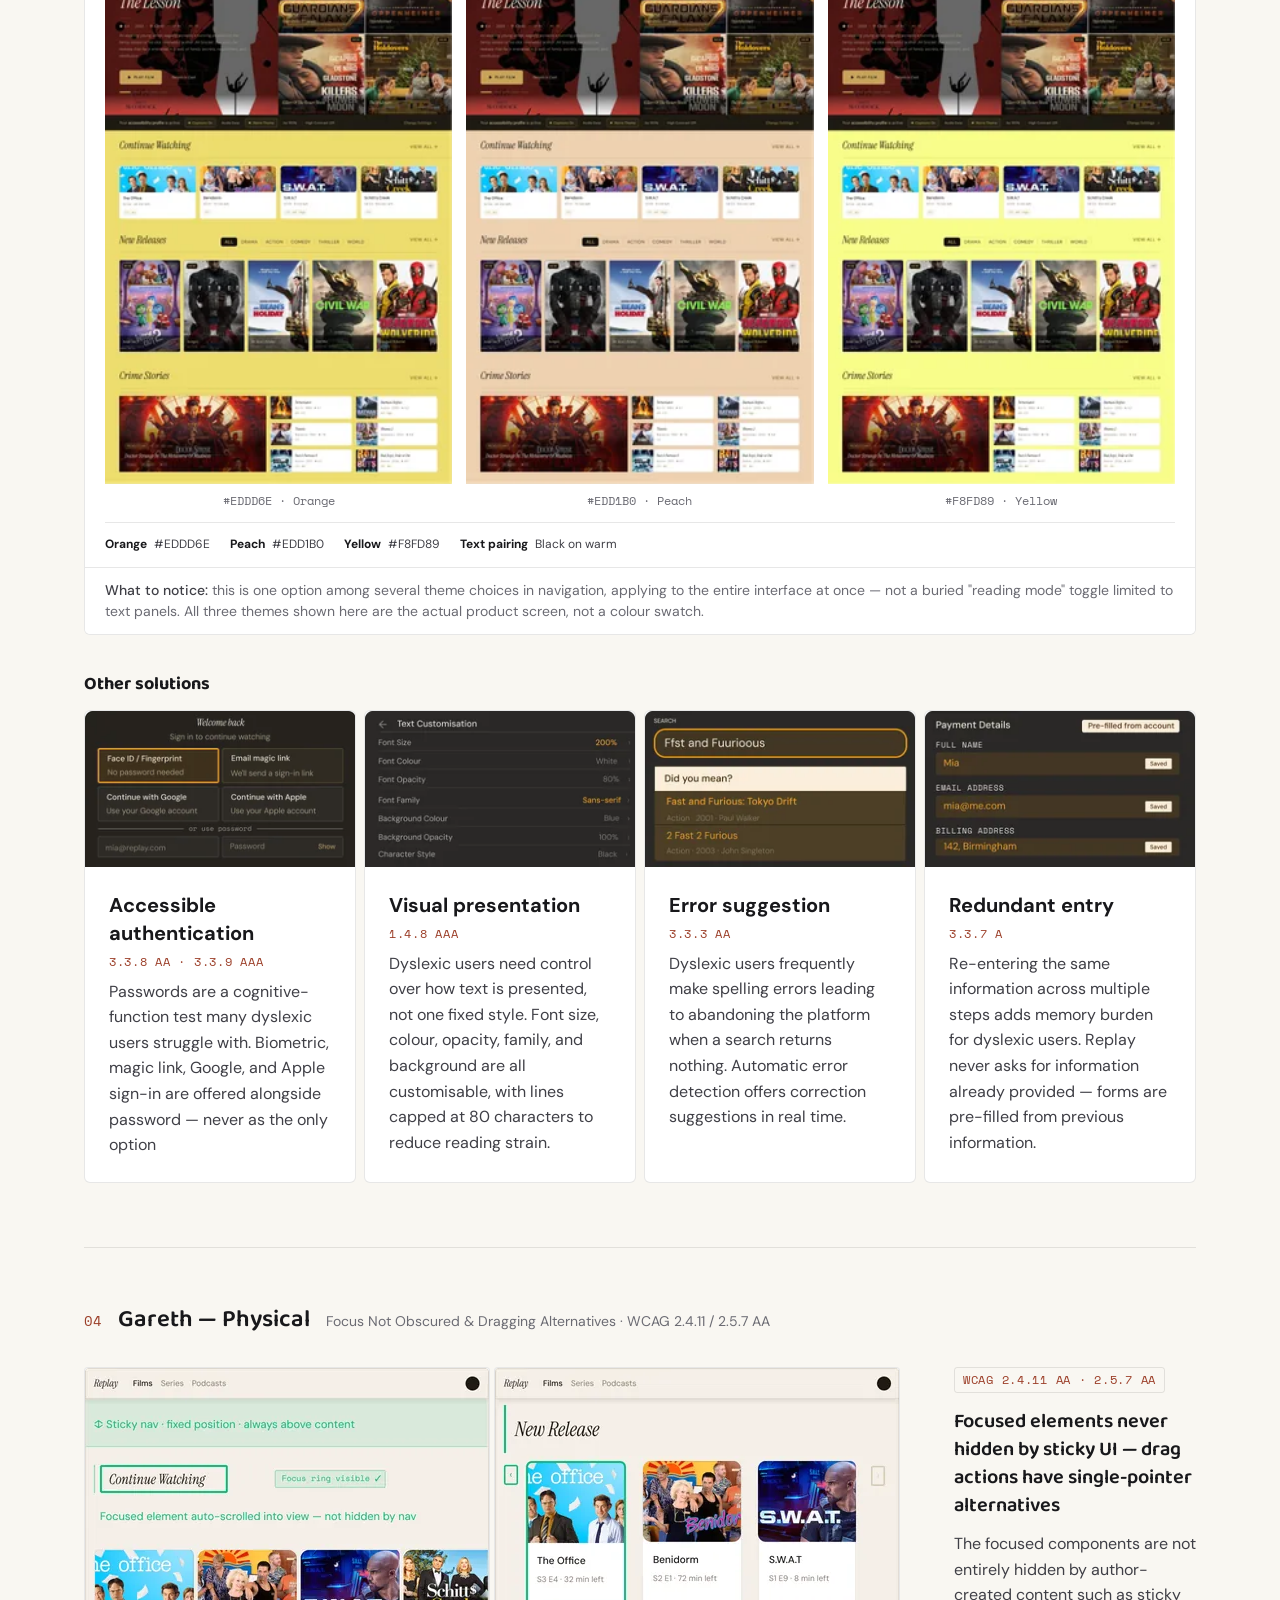
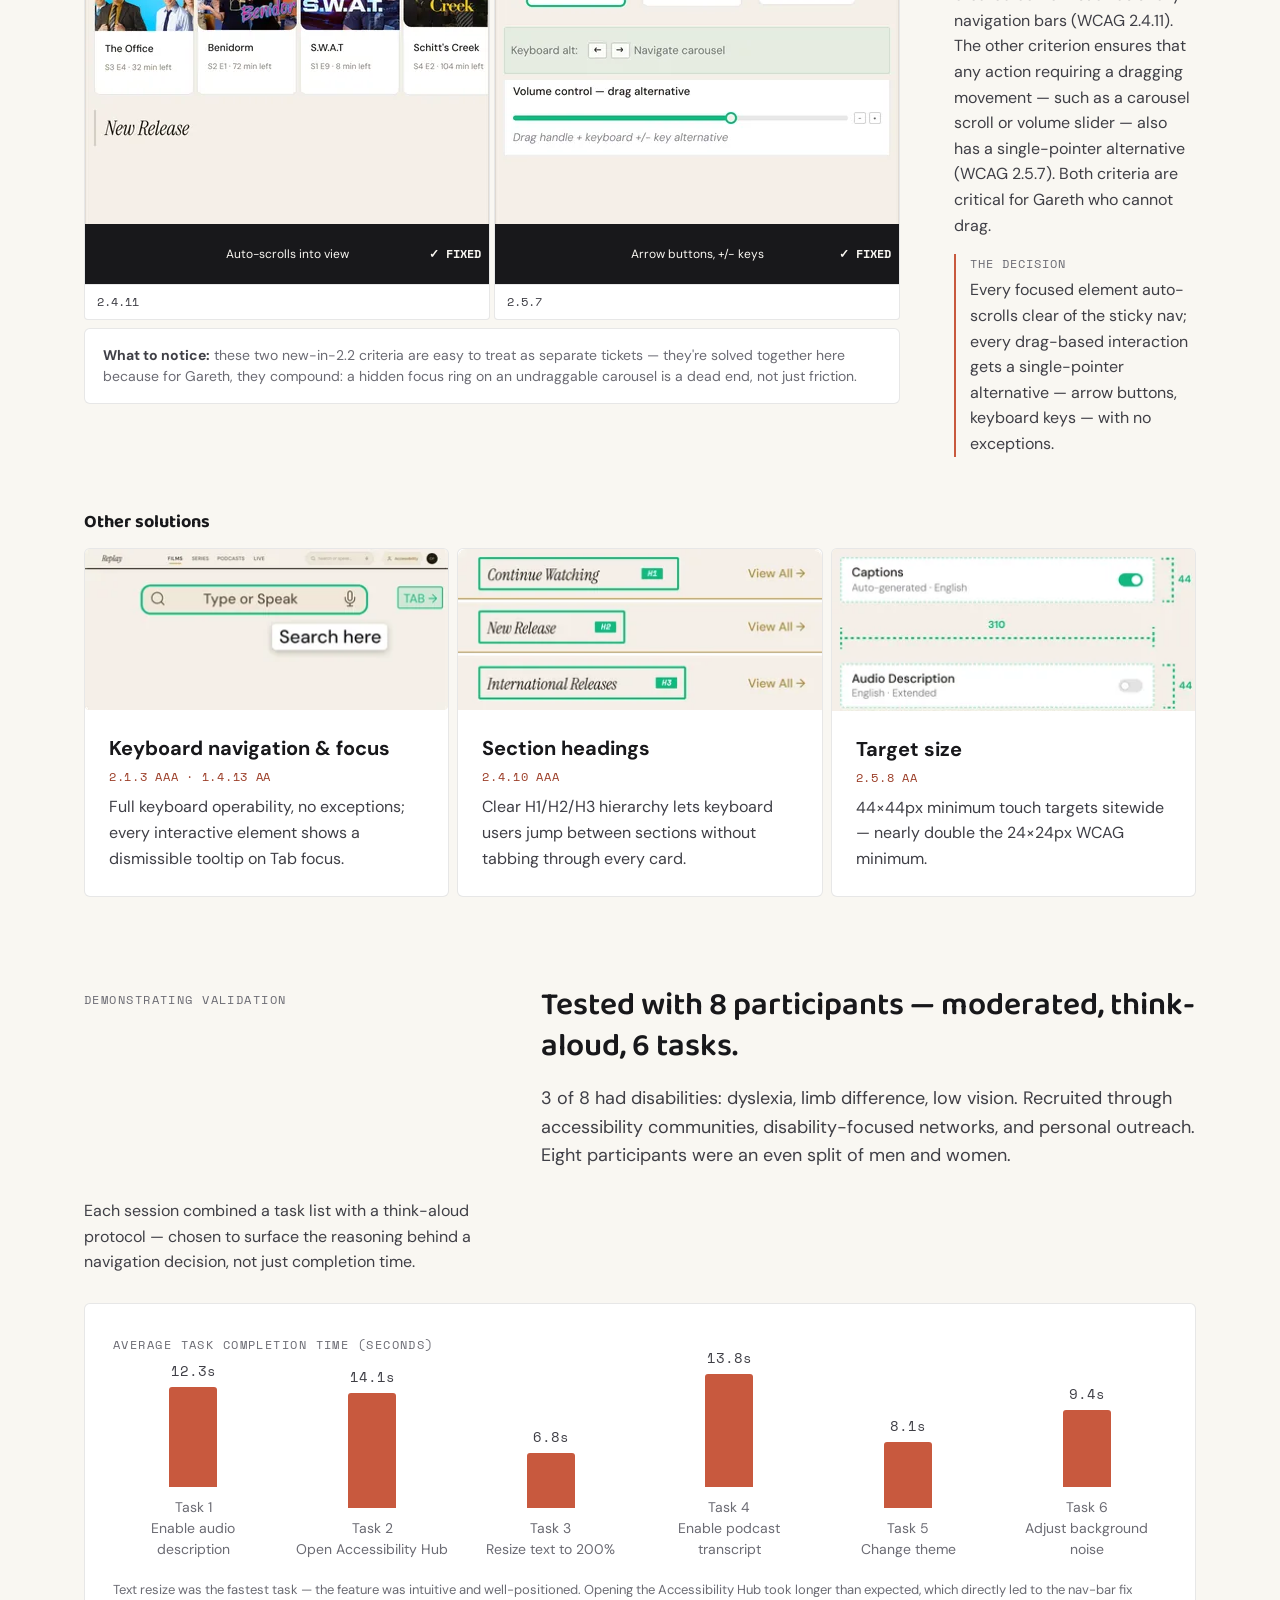
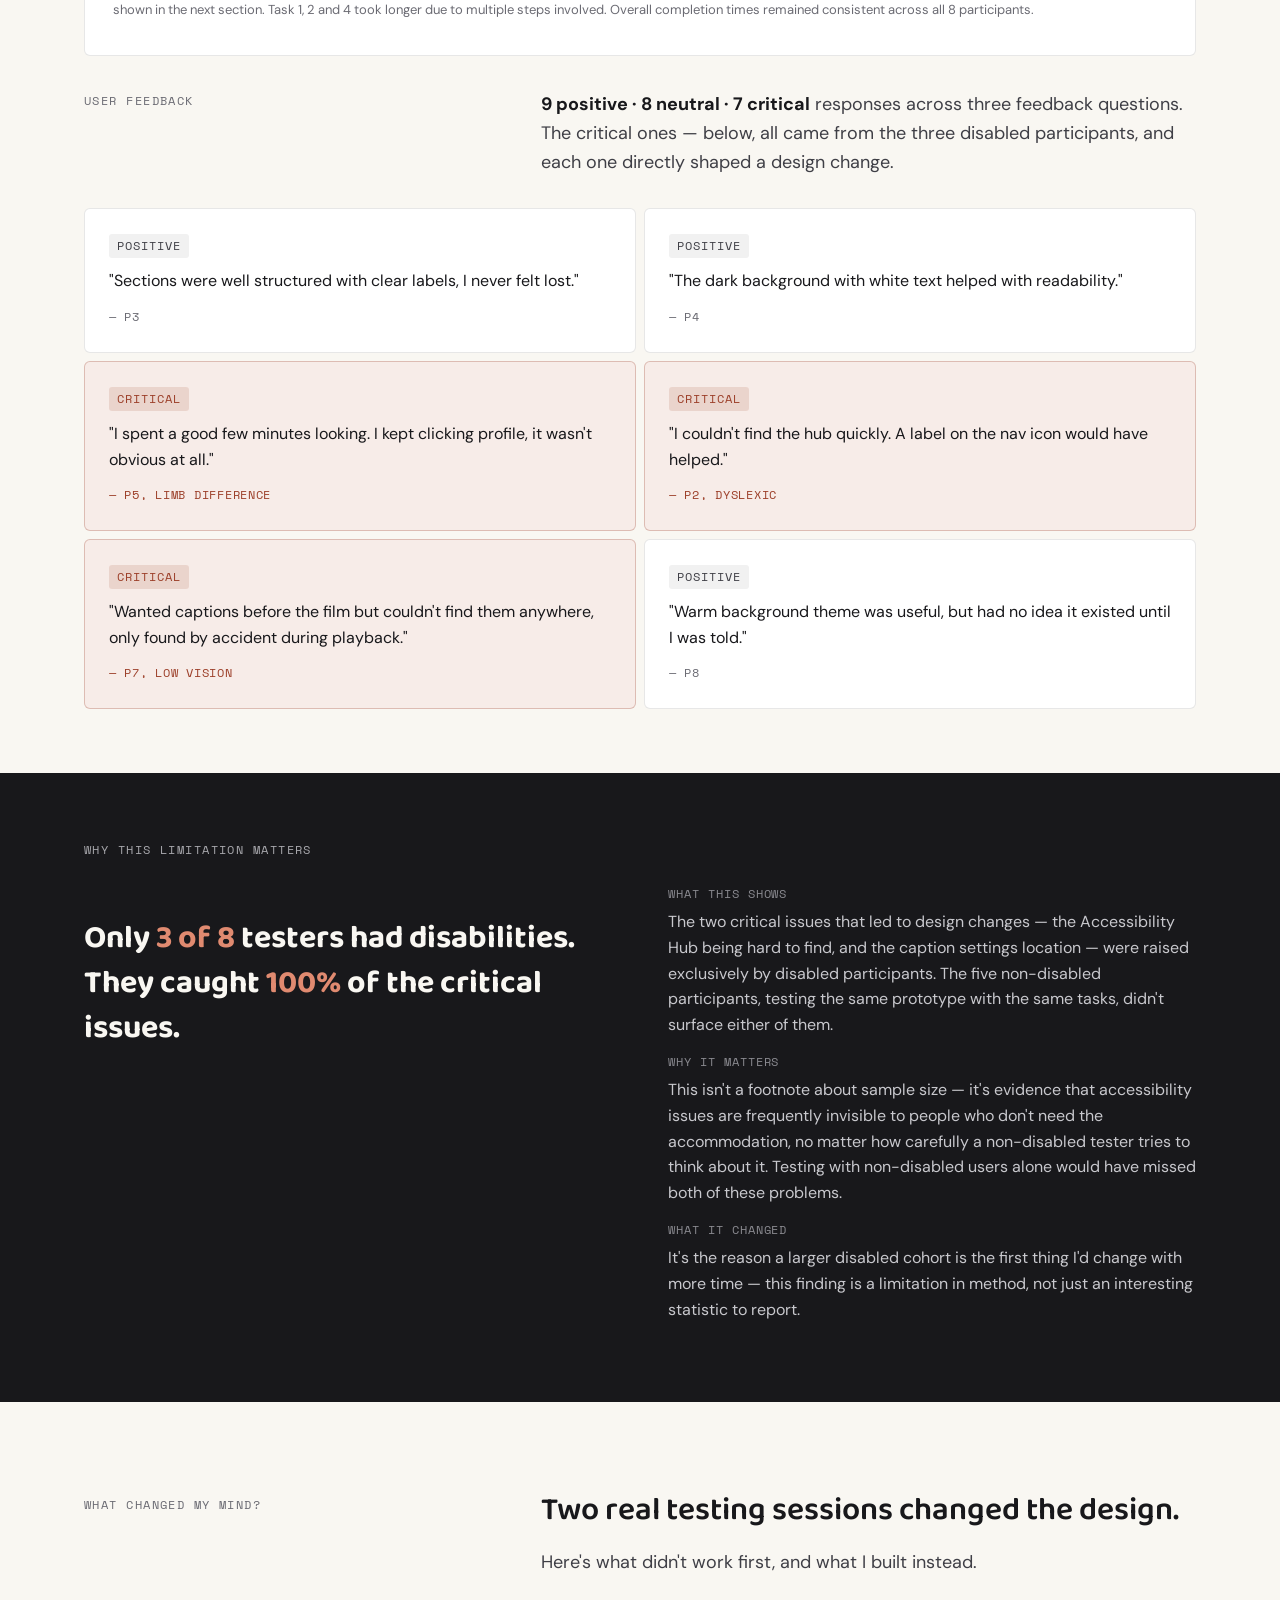
==== commit 87314e0d: "revert nav font sizes in case study pages .nlk back to 13.5px, .ncta back to 13px in replay and skin" ====
--- a/site/replay/index.html
+++ b/site/replay/index.html
@@ -812,9 +812,9 @@
 .nlogo .a{color:var(--accent);}
 .nlinks{display:flex;gap:2px;align-items:center;}
 .nmenu-btn{display:none;}
-.nlk{font-size:14px;font-weight:500;color:var(--muted);padding:7px 13px;border-radius:20px;cursor:pointer;background:none;border:none;text-decoration:none;transition:color .18s,background .18s;}
+.nlk{font-size:13.5px;font-weight:500;color:var(--muted);padding:7px 13px;border-radius:20px;cursor:pointer;background:none;border:none;text-decoration:none;transition:color .18s,background .18s;}
 .nlk:hover{color:var(--ink);background:rgba(24,24,27,0.06);}
-.ncta{font-size:14px;font-weight:500;color:var(--paper);background:var(--ink);padding:8px 20px;border-radius:20px;cursor:pointer;border:none;margin-left:8px;transition:background .18s,transform .14s;text-decoration:none;display:inline-block;}
+.ncta{font-size:13px;font-weight:500;color:var(--paper);background:var(--ink);padding:8px 20px;border-radius:20px;cursor:pointer;border:none;margin-left:8px;transition:background .18s,transform .14s;text-decoration:none;display:inline-block;}
 .ncta:hover{background:var(--accent);transform:scale(1.03);}
 @media(max-width:900px){.nlk{font-size:12px;padding:6px 10px;}}
 @media(max-width:640px){
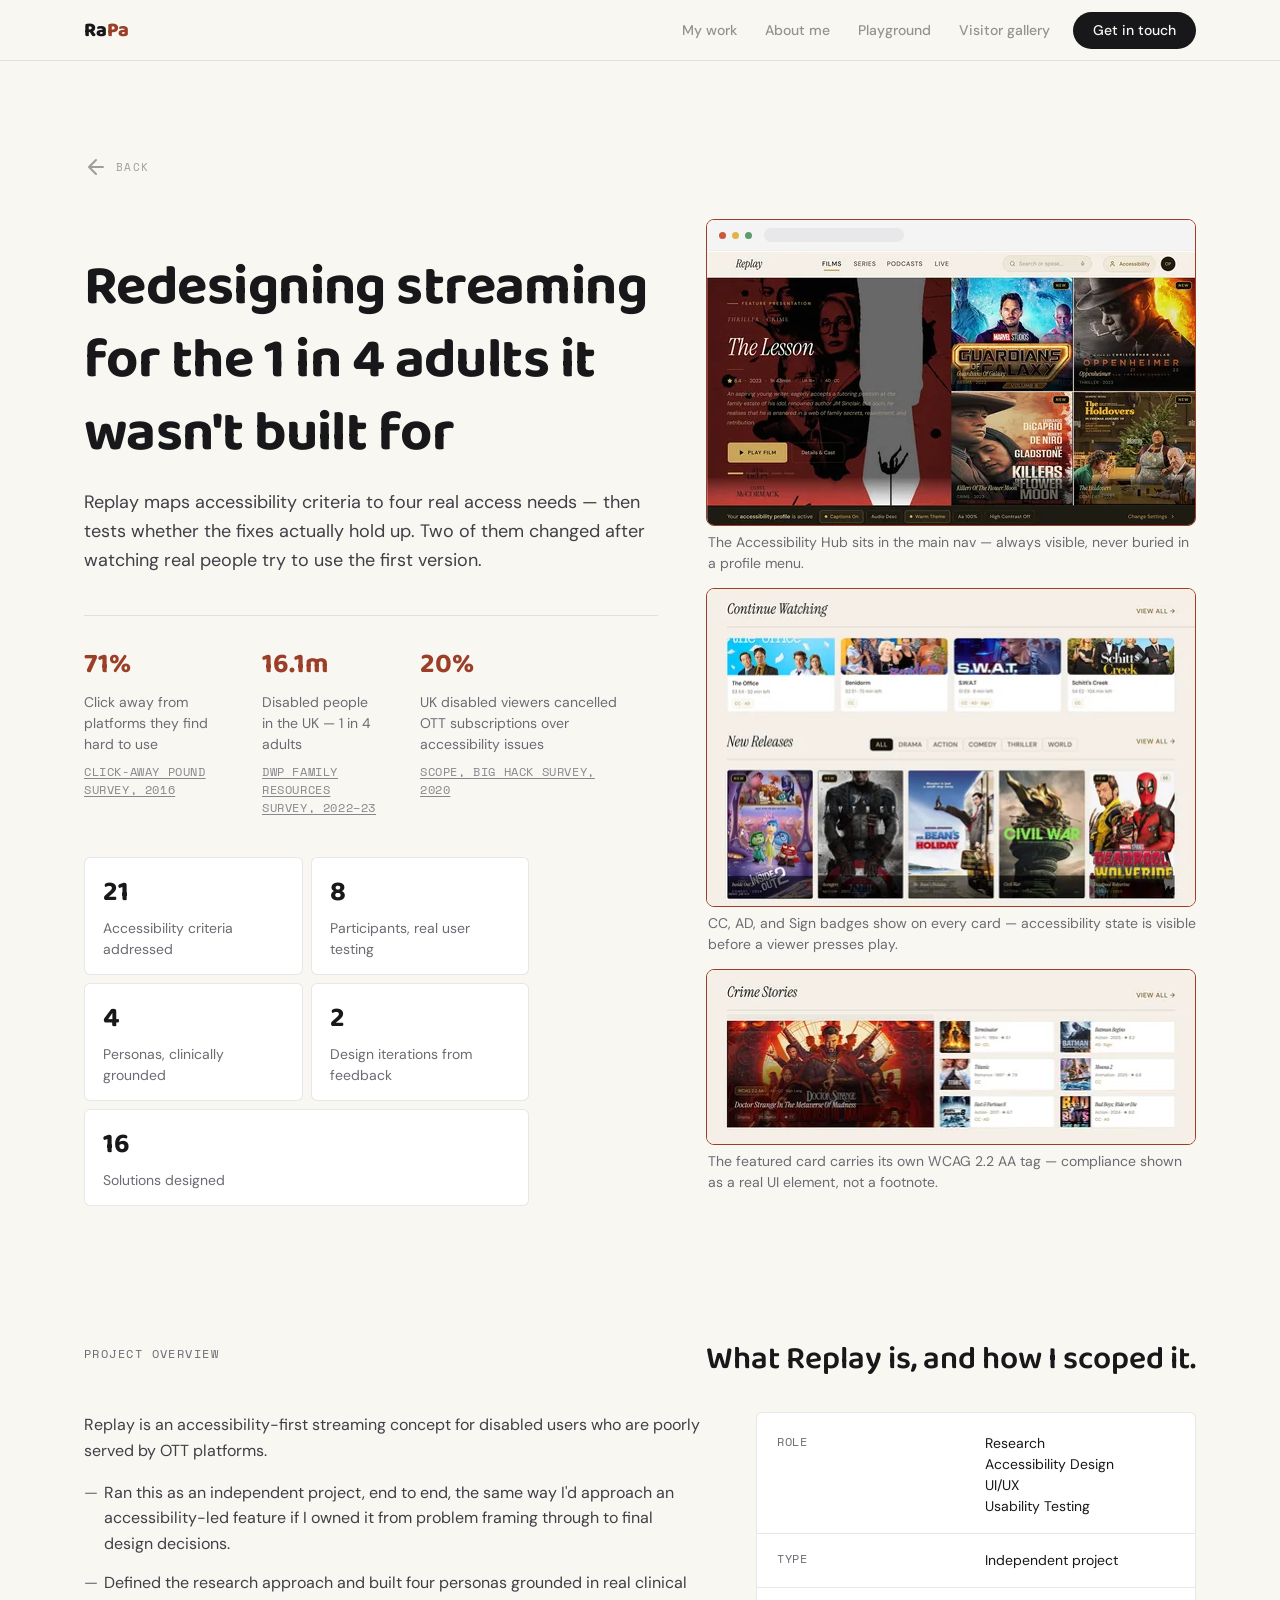
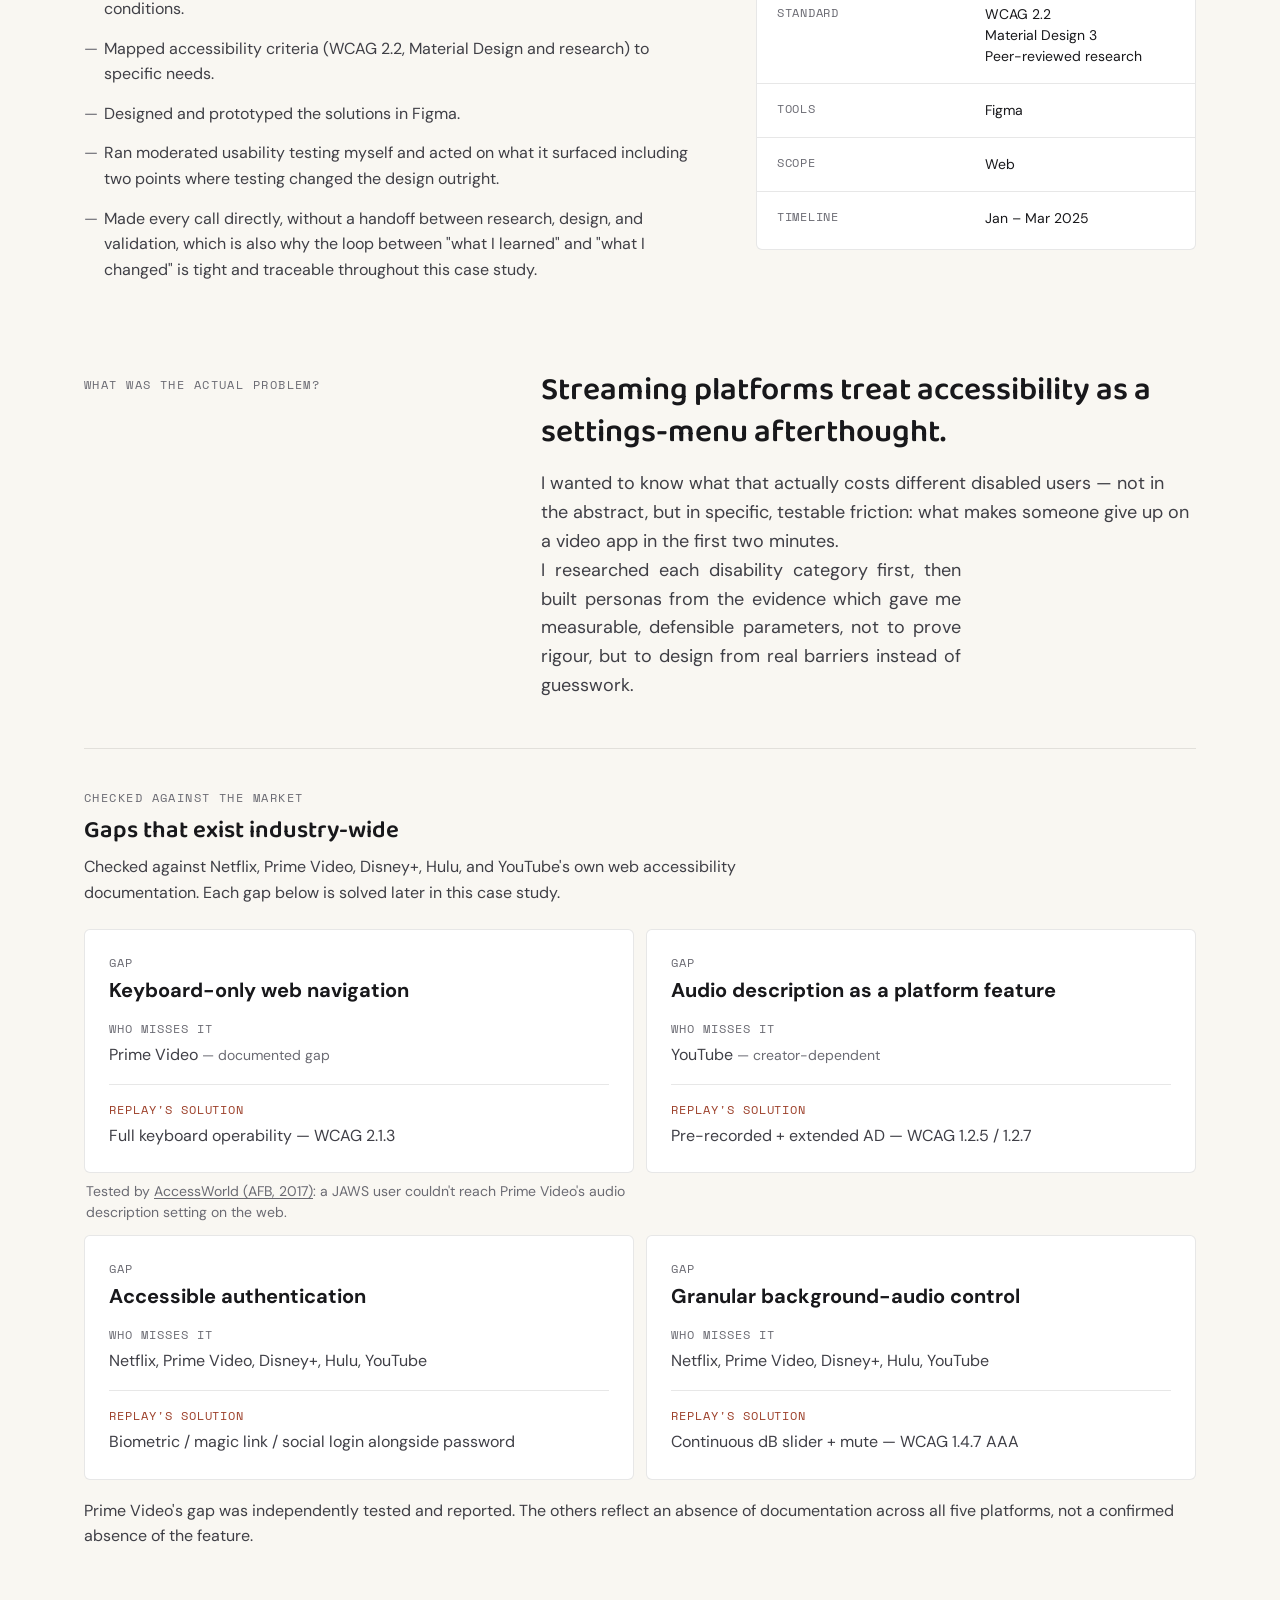
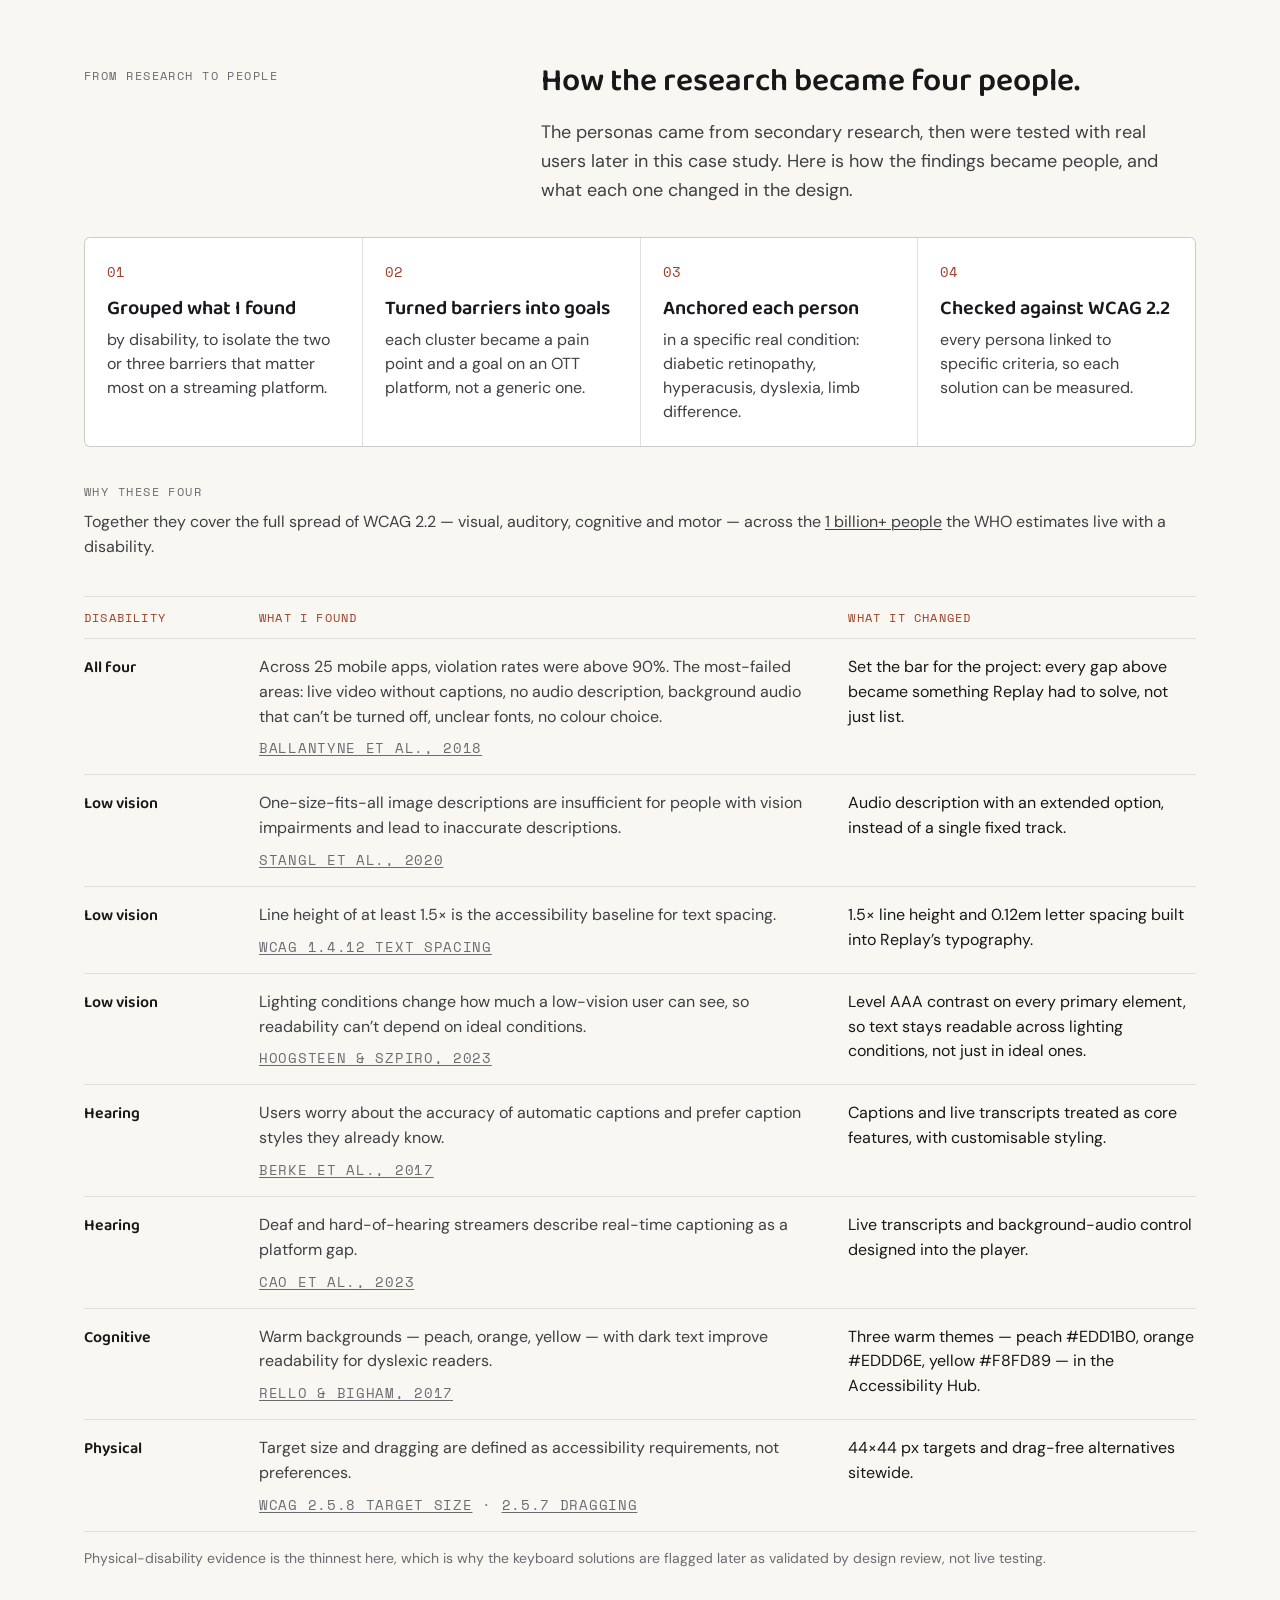
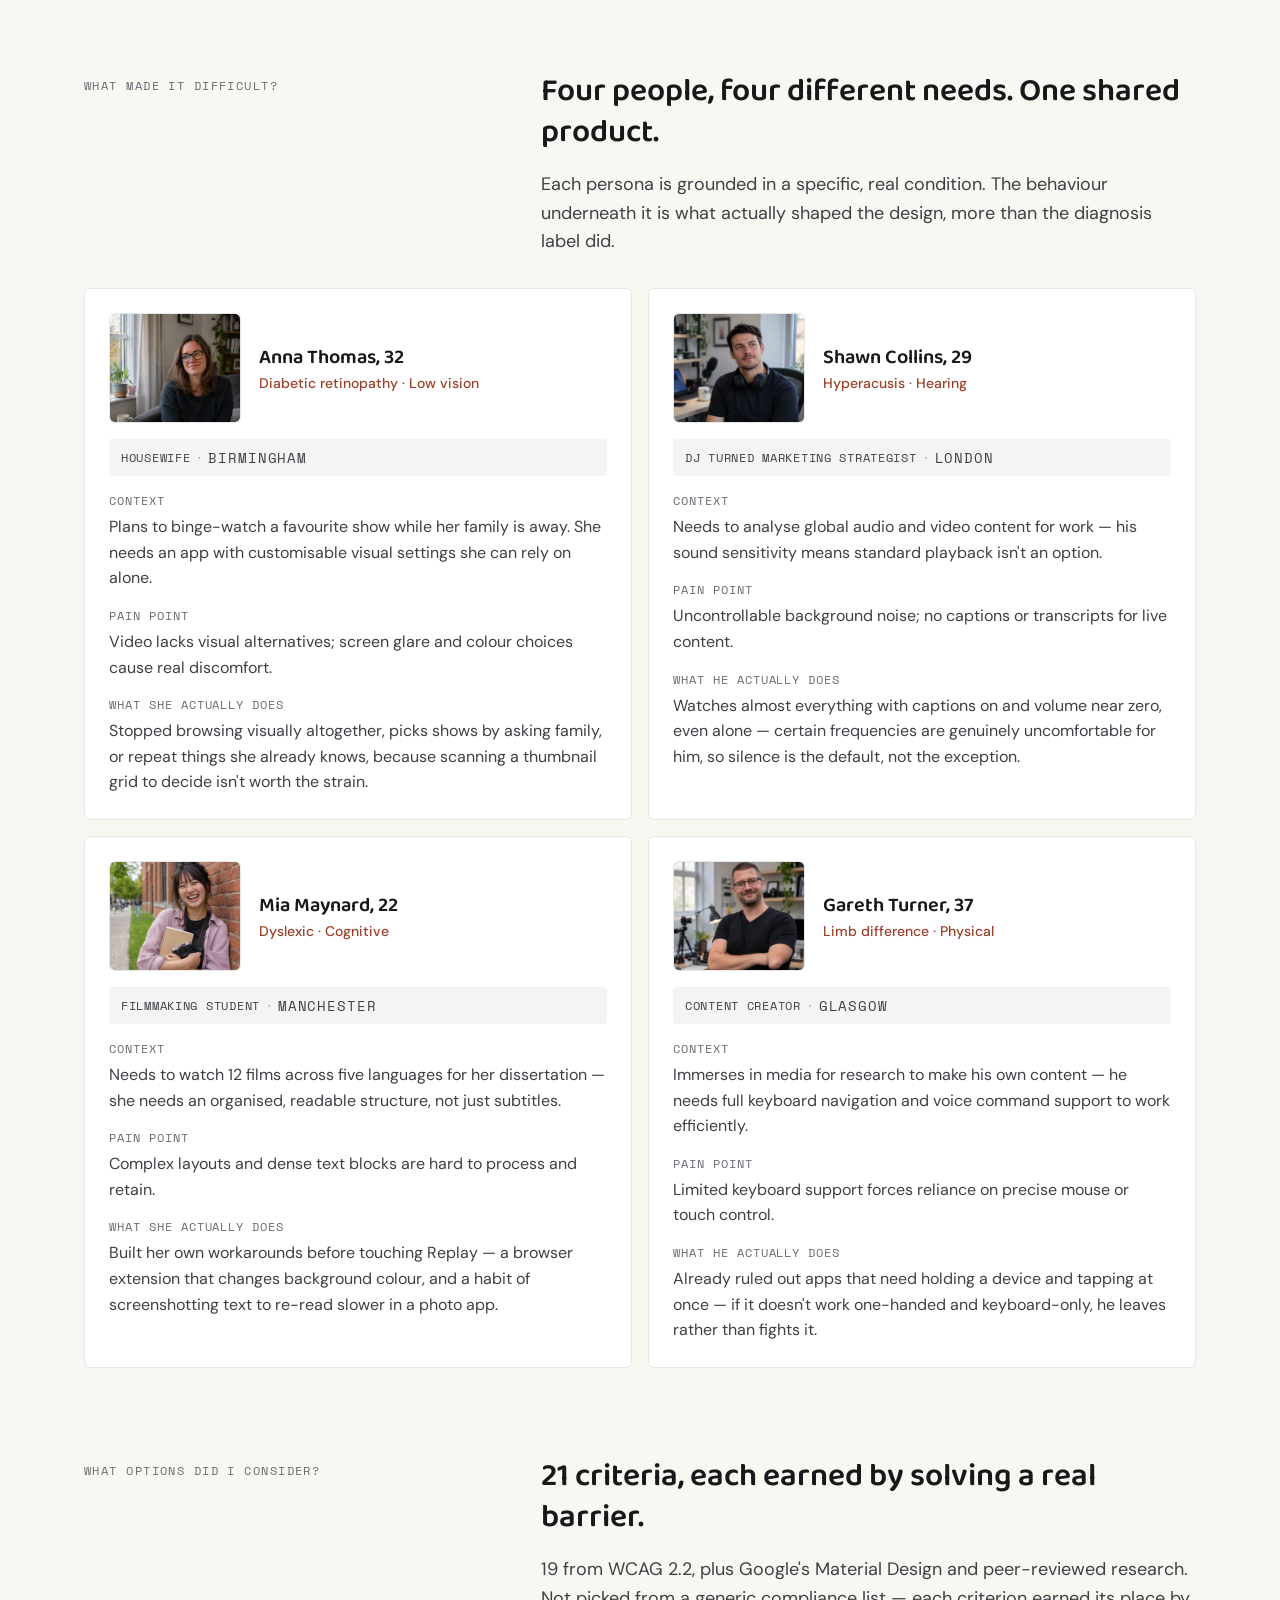
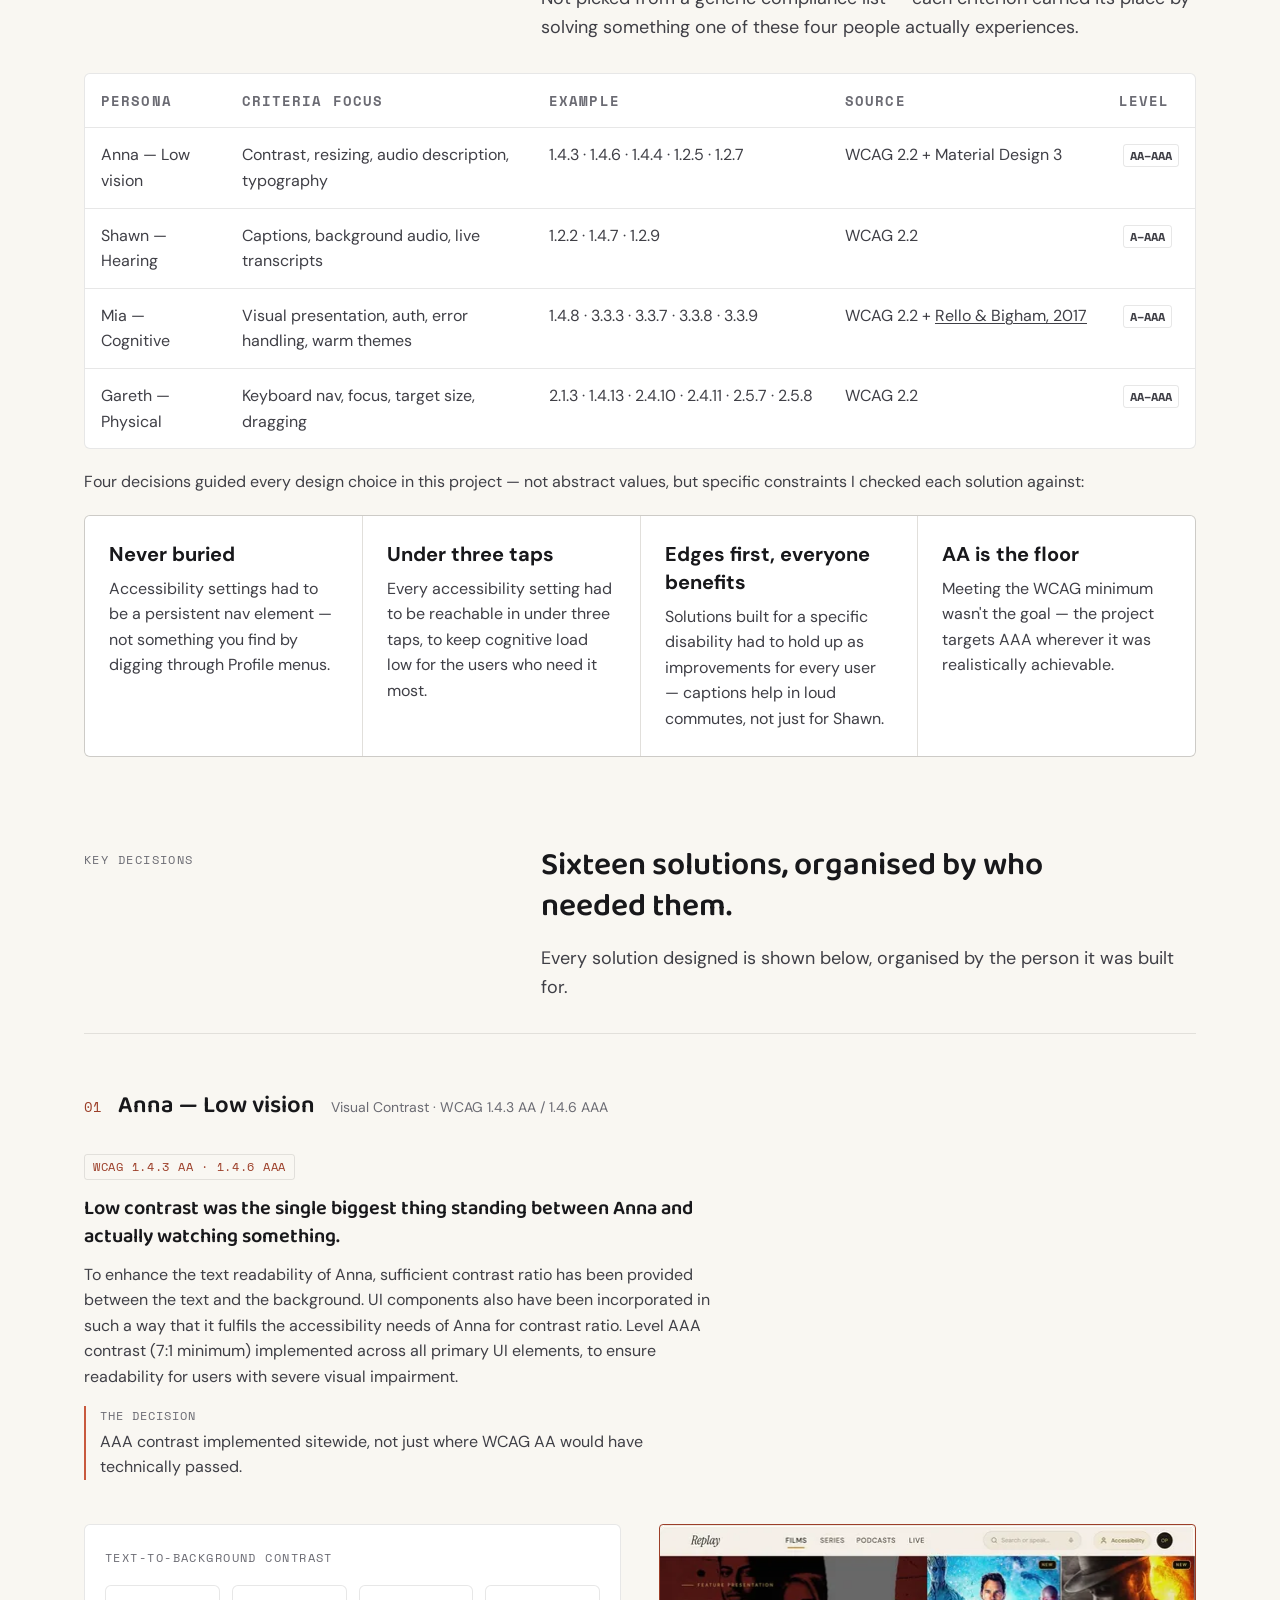
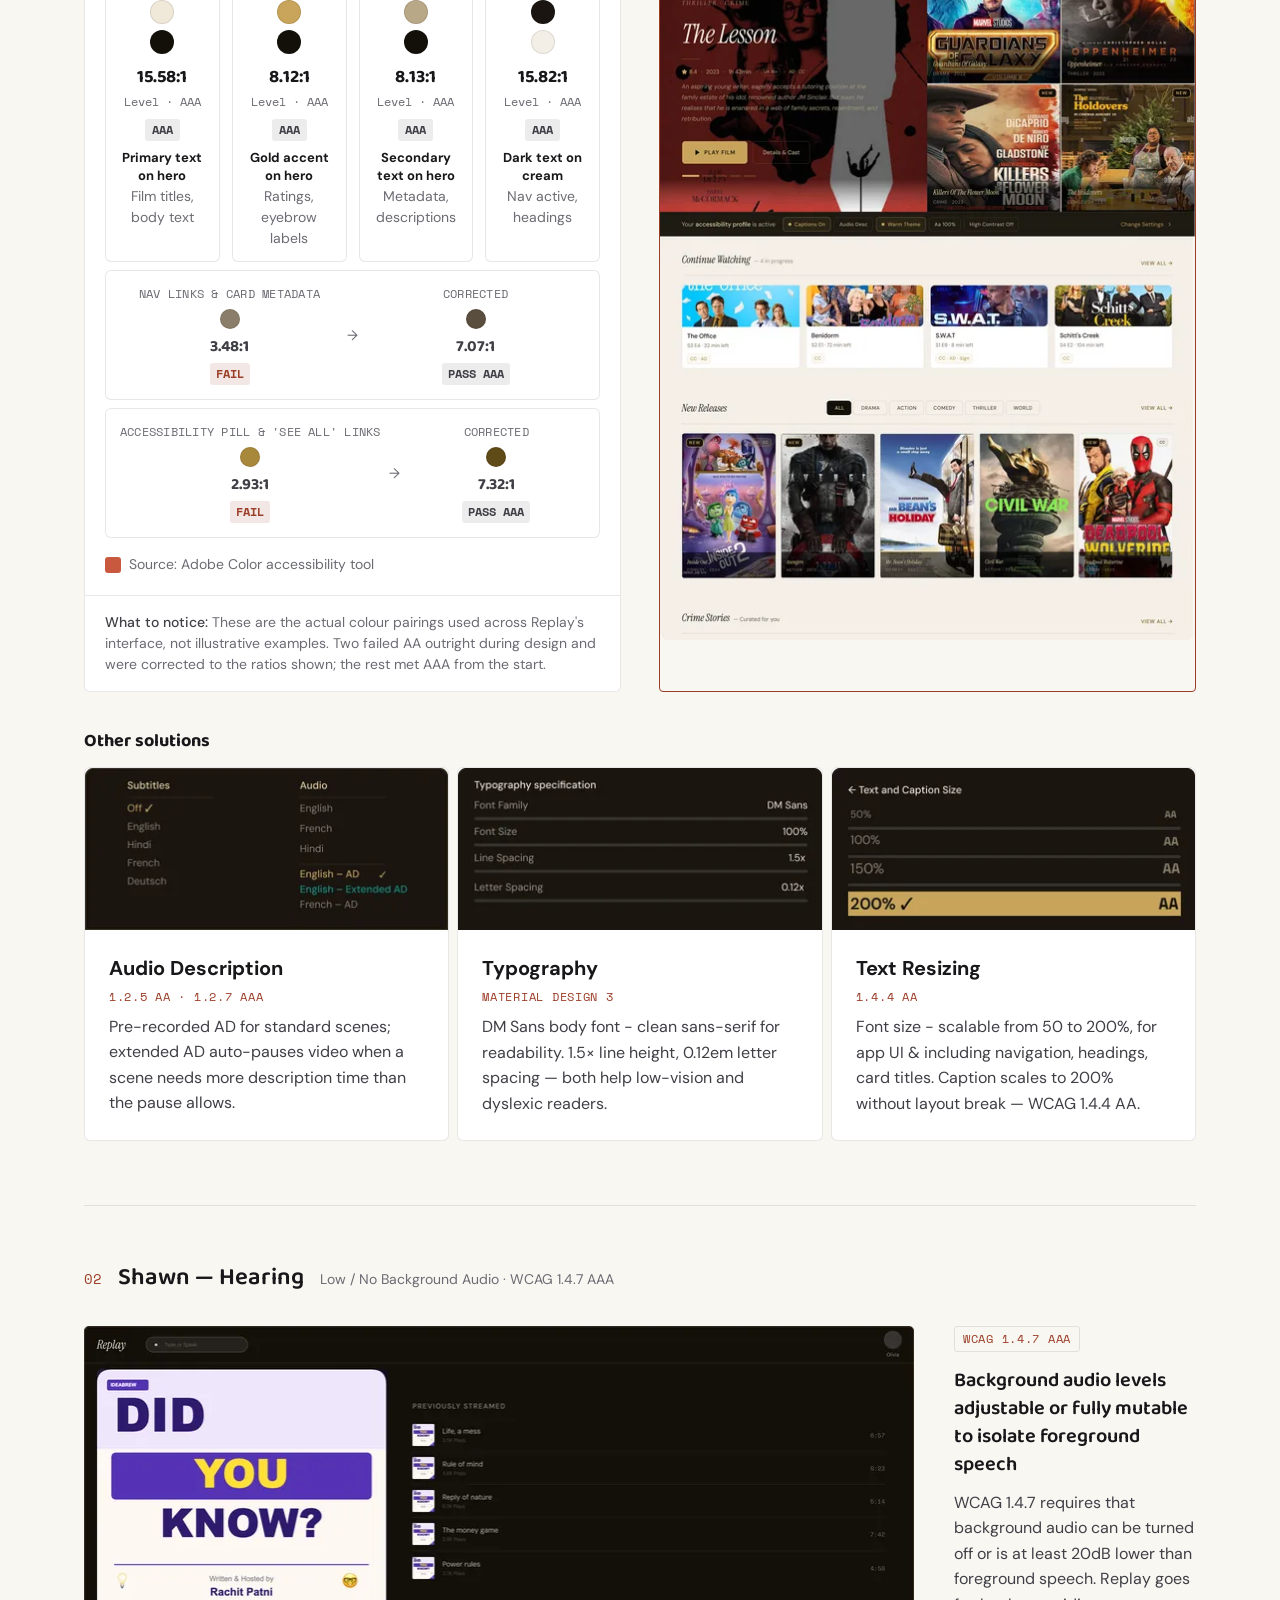
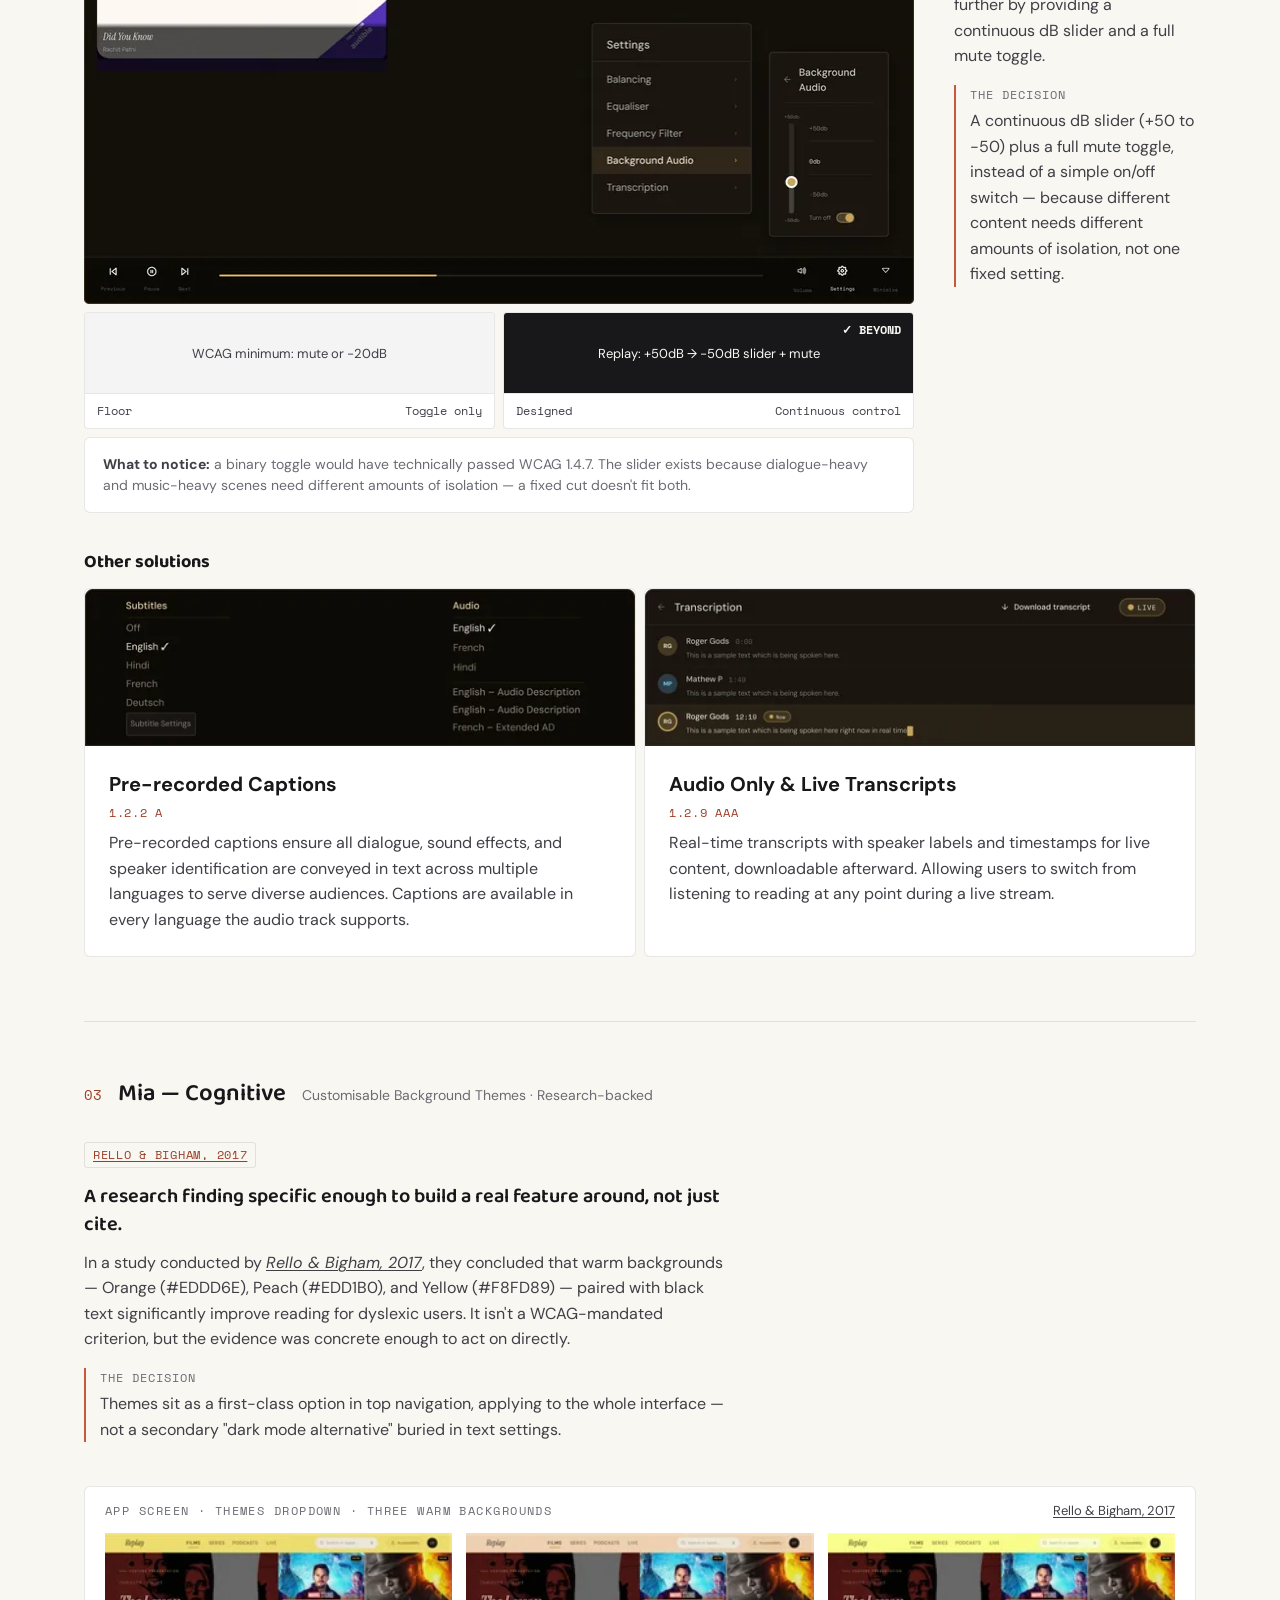
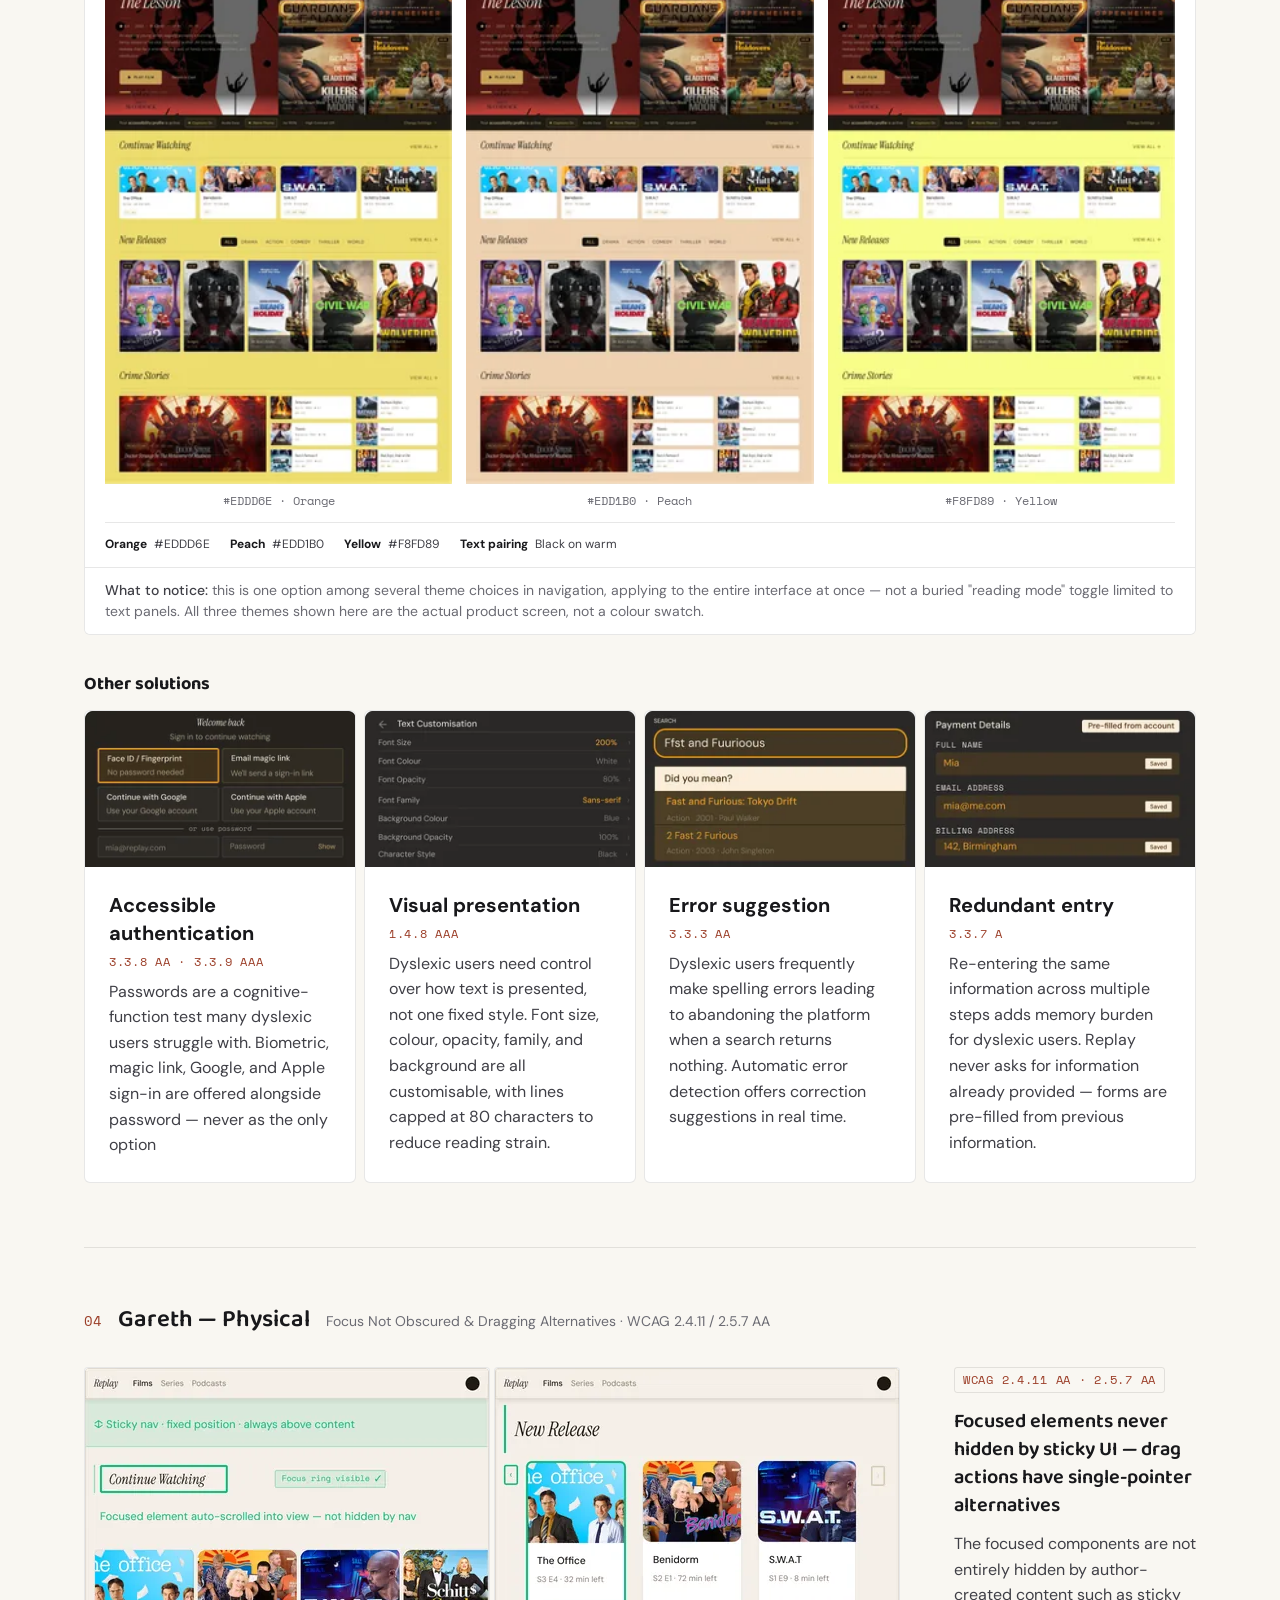
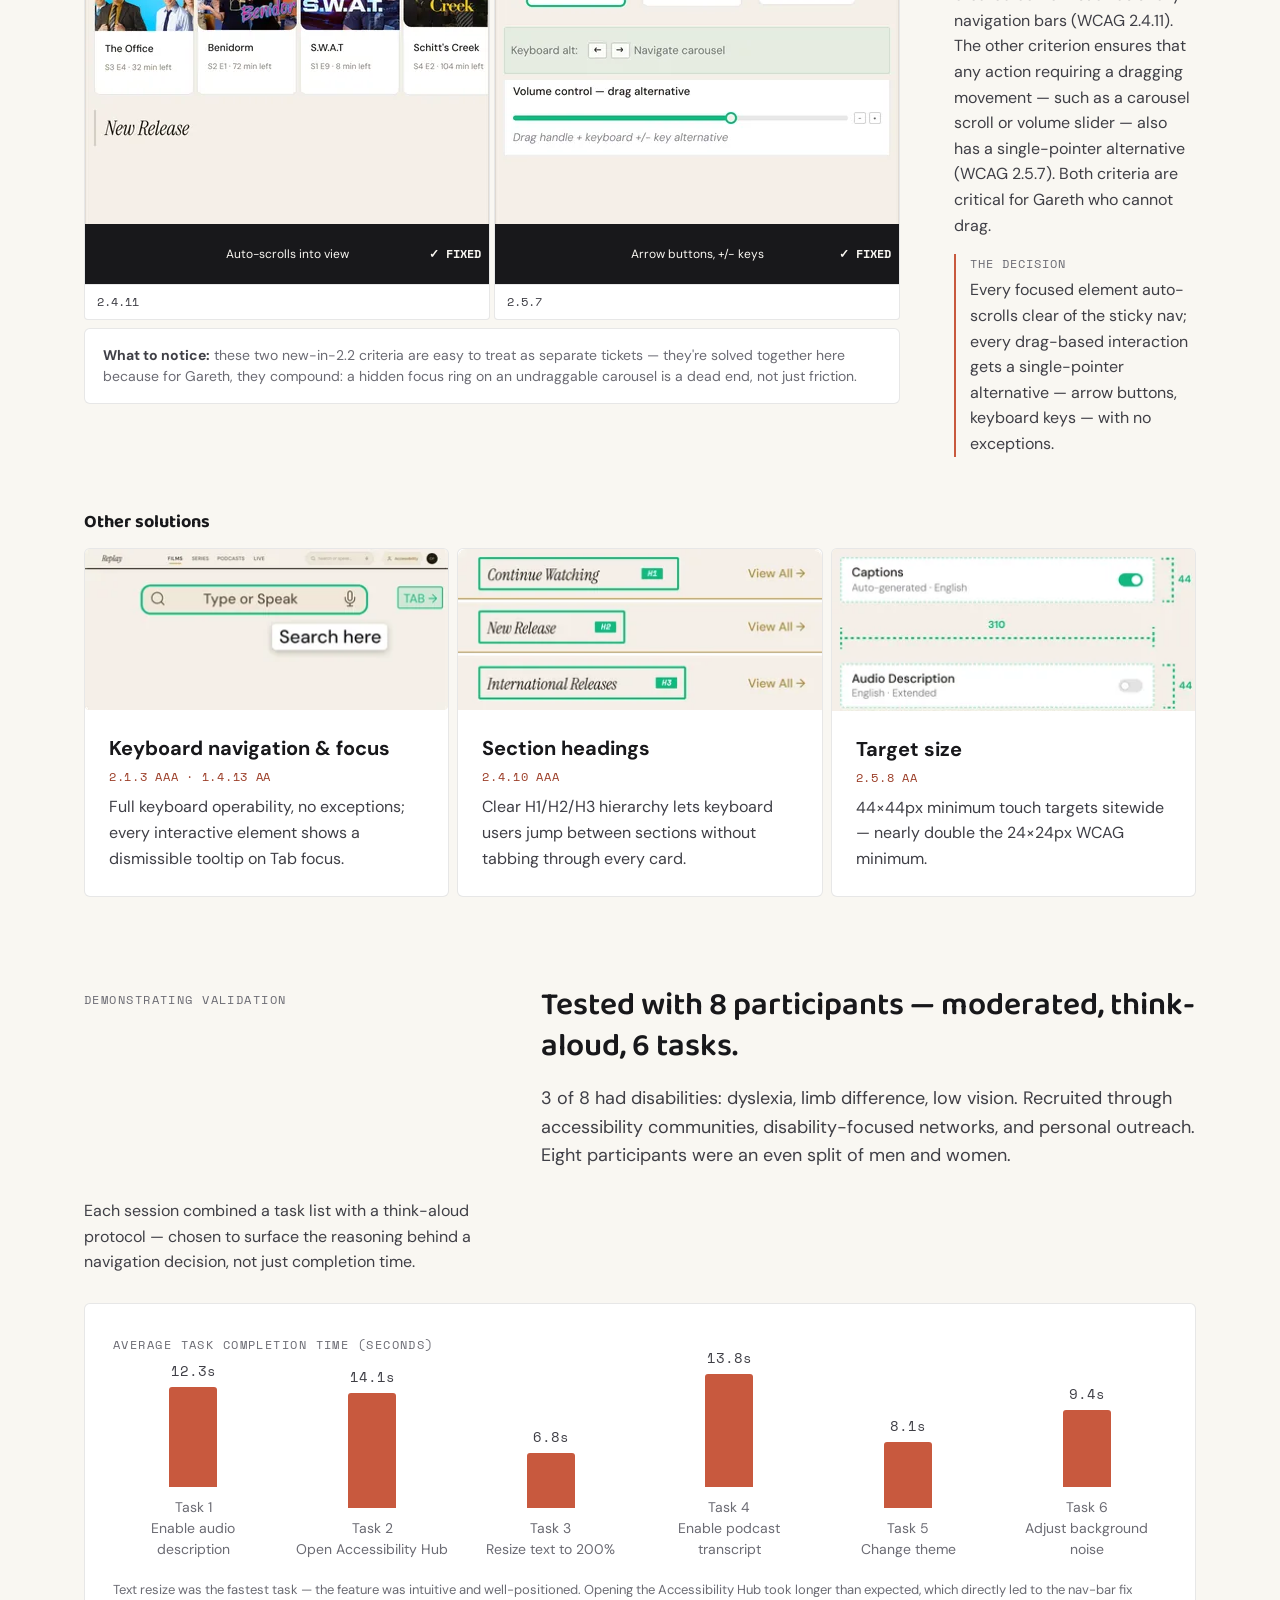
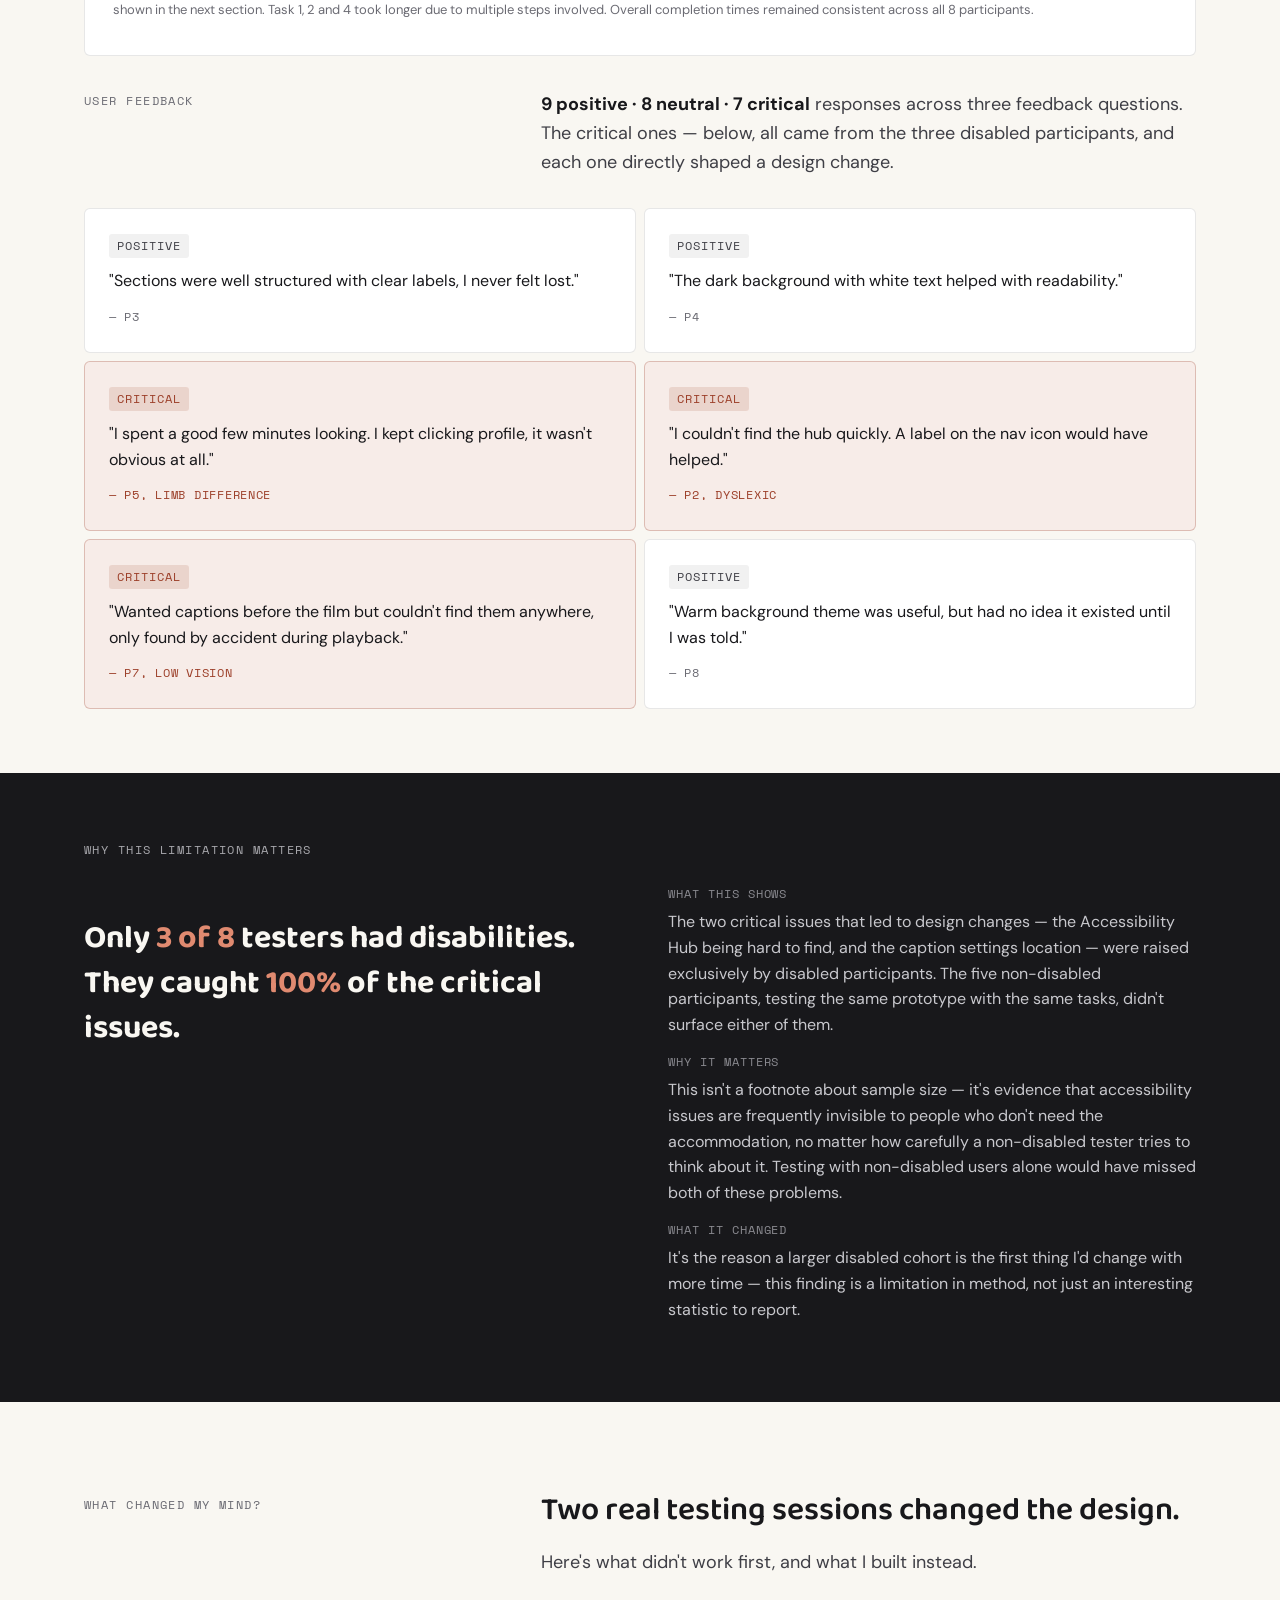
==== commit 64ec00ff: "fix nav font sizes and jerk in case study pages - replay/skin-buddy: .nlk 13.5px→14px, .ncta 13px→14" ====
--- a/site/replay/index.html
+++ b/site/replay/index.html
@@ -812,9 +812,9 @@
 .nlogo .a{color:var(--accent);}
 .nlinks{display:flex;gap:2px;align-items:center;}
 .nmenu-btn{display:none;}
-.nlk{font-size:13.5px;font-weight:500;color:var(--muted);padding:7px 13px;border-radius:20px;cursor:pointer;background:none;border:none;text-decoration:none;transition:color .18s,background .18s;}
+.nlk{font-size:14px;font-weight:500;color:var(--muted);padding:7px 13px;border-radius:20px;cursor:pointer;background:none;border:none;text-decoration:none;transition:color .18s,background .18s;}
 .nlk:hover{color:var(--ink);background:rgba(24,24,27,0.06);}
-.ncta{font-size:13px;font-weight:500;color:var(--paper);background:var(--ink);padding:8px 20px;border-radius:20px;cursor:pointer;border:none;margin-left:8px;transition:background .18s,transform .14s;text-decoration:none;display:inline-block;}
+.ncta{font-size:14px;font-weight:500;color:var(--paper);background:var(--ink);padding:8px 20px;border-radius:20px;cursor:pointer;border:none;margin-left:8px;transition:background .18s,transform .14s;text-decoration:none;display:inline-block;}
 .ncta:hover{background:var(--accent);transform:scale(1.03);}
 @media(max-width:900px){.nlk{font-size:12px;padding:6px 10px;}}
 @media(max-width:640px){
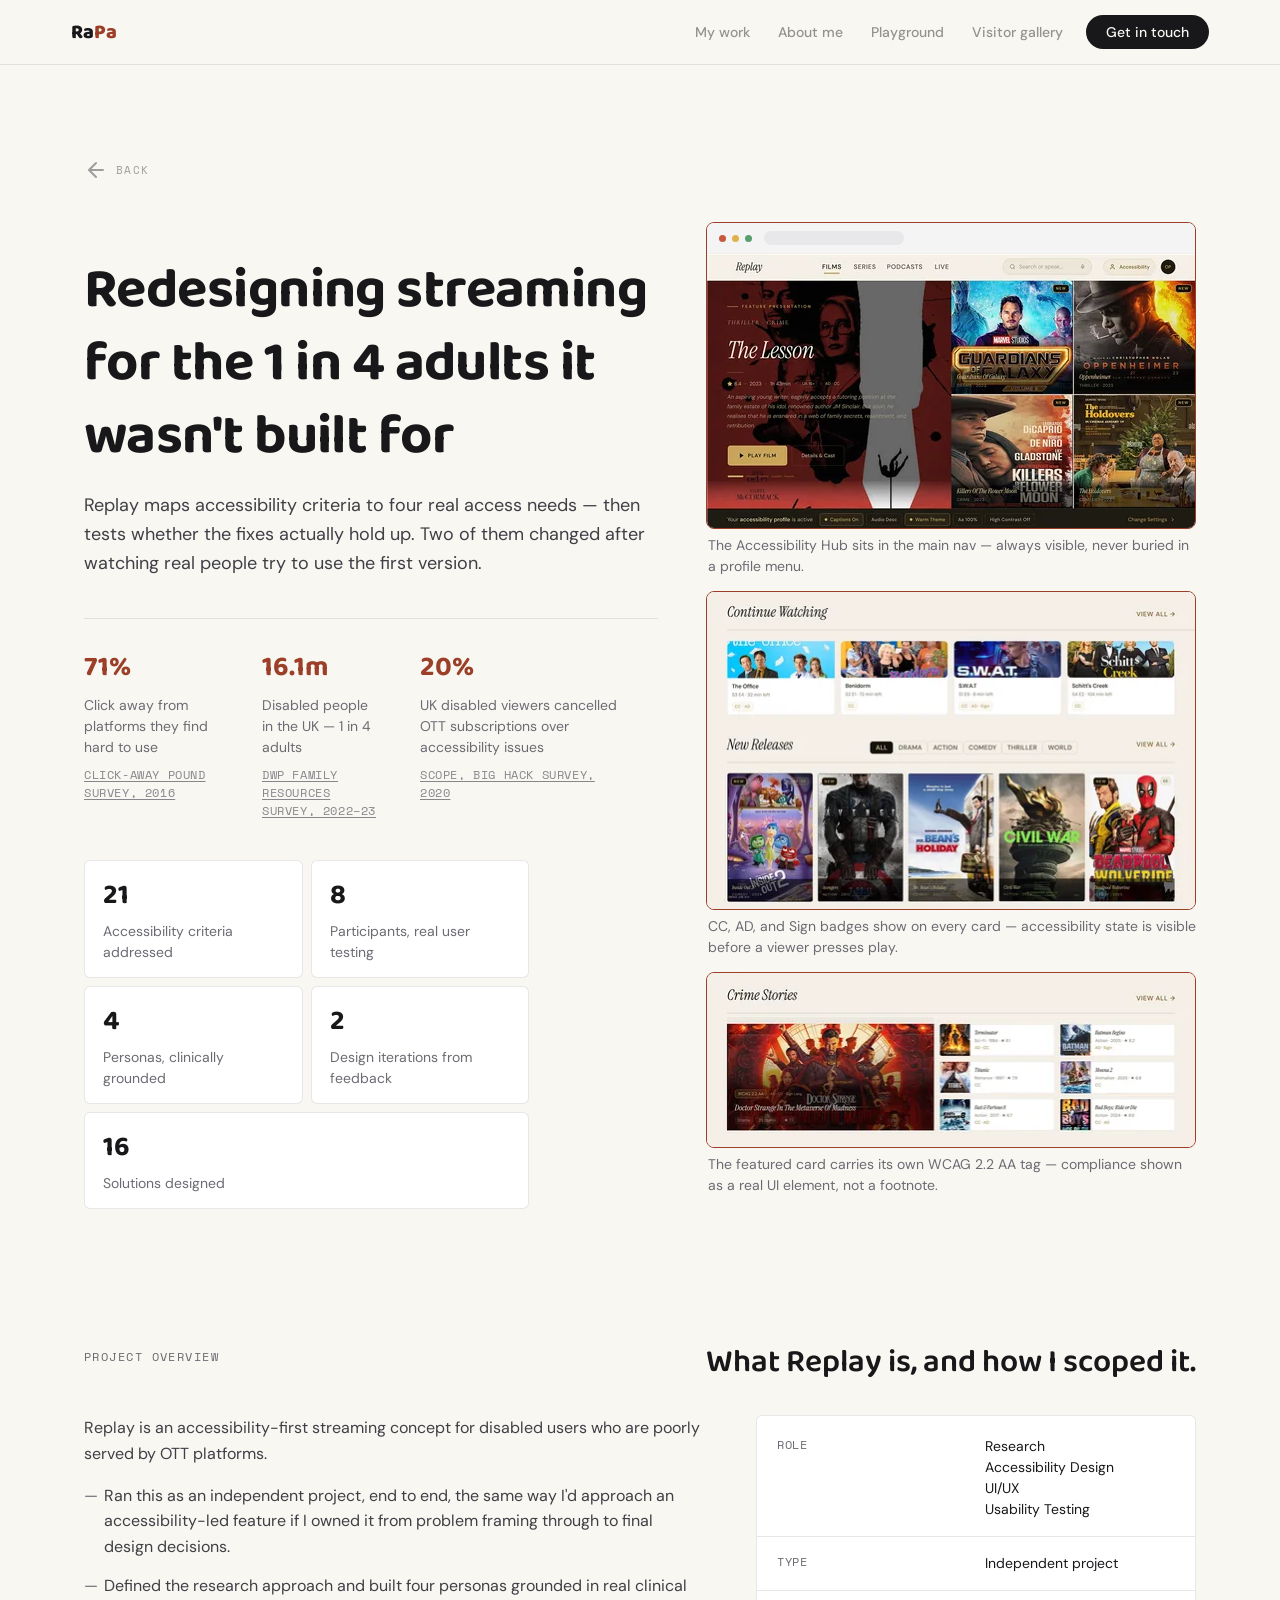
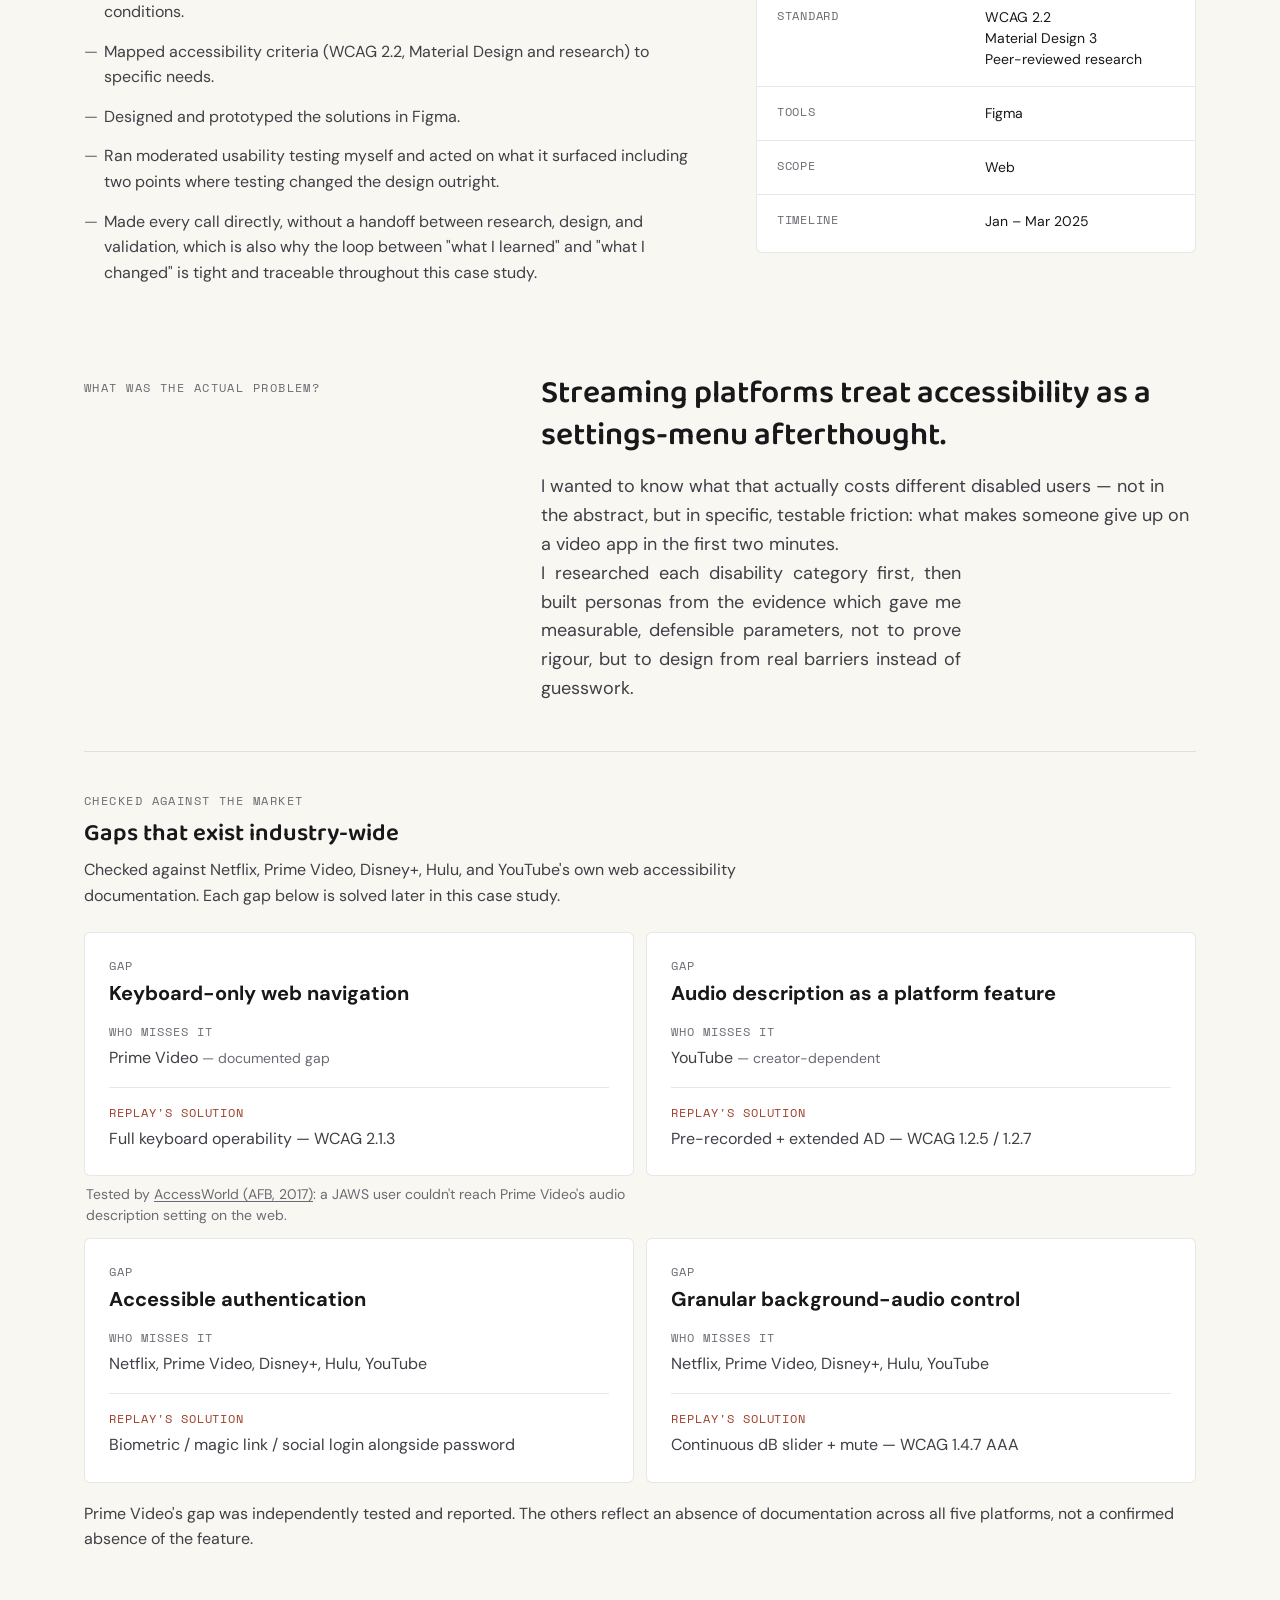
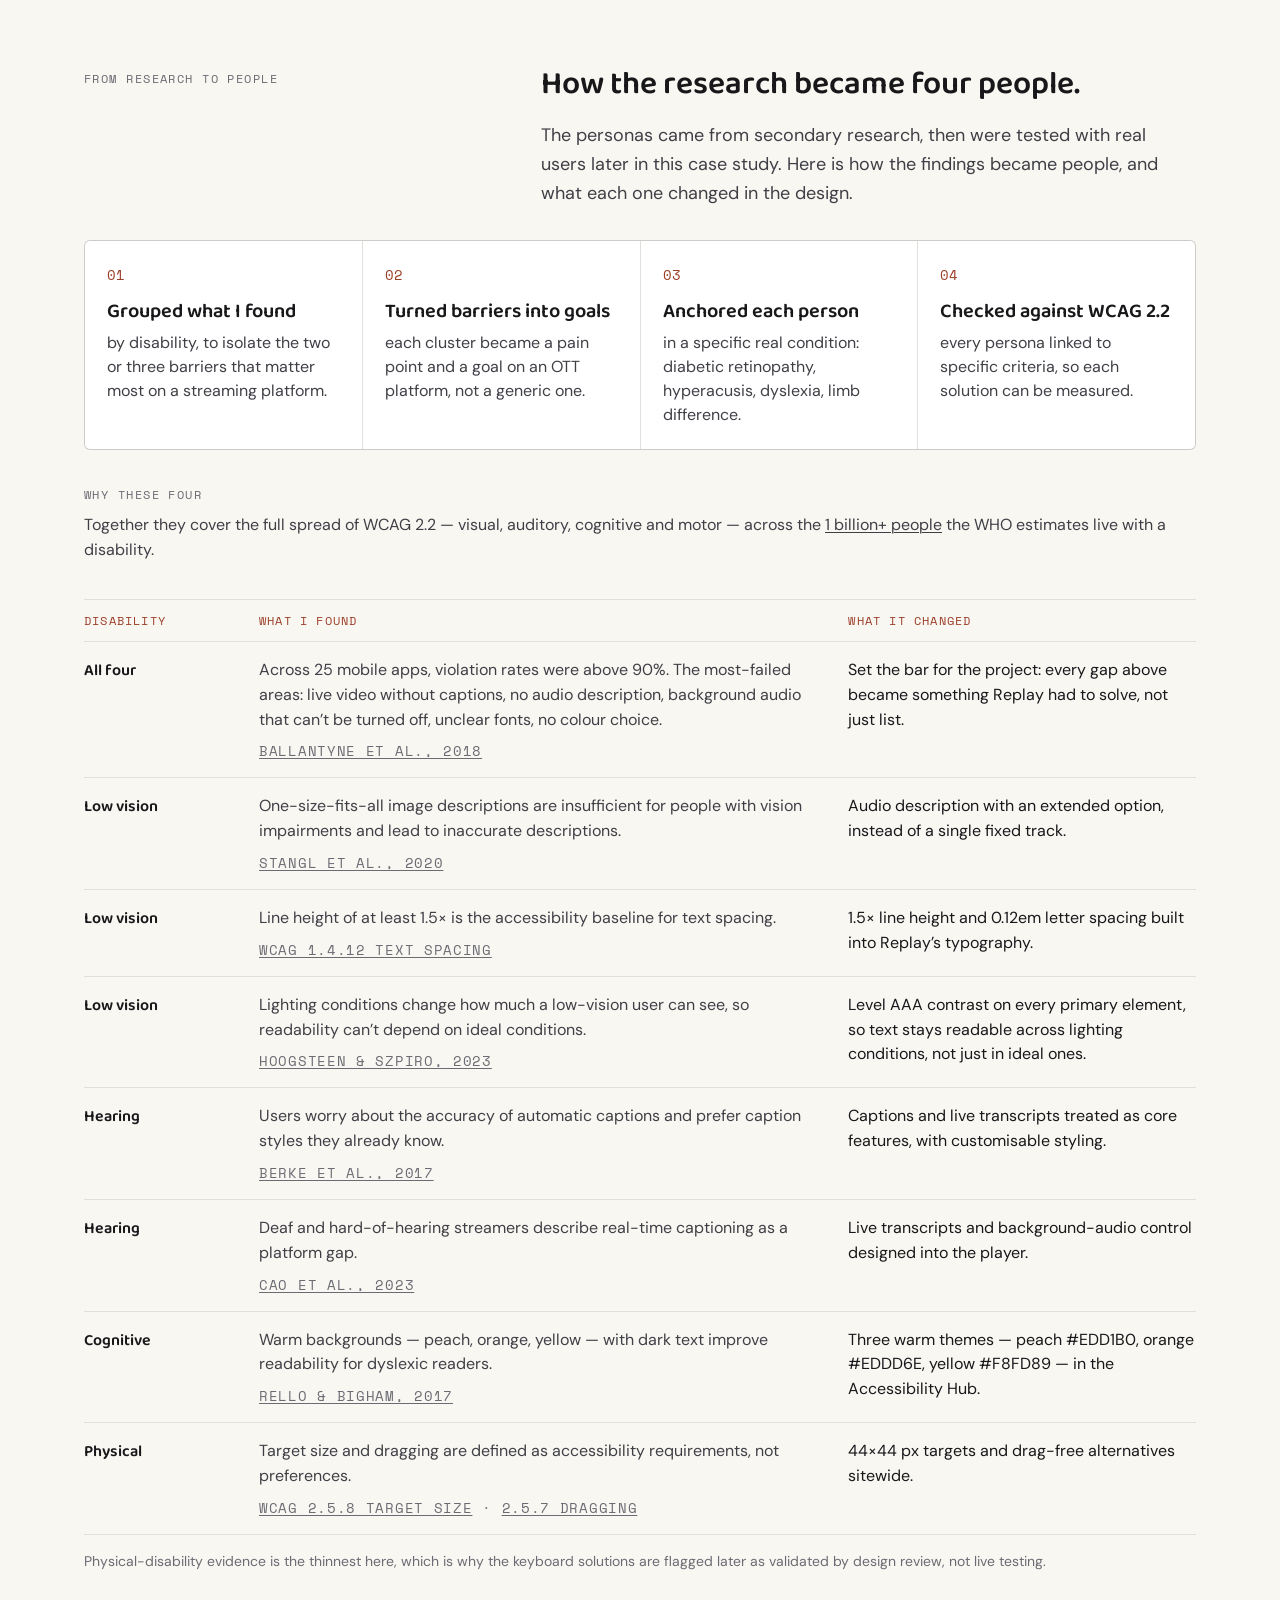
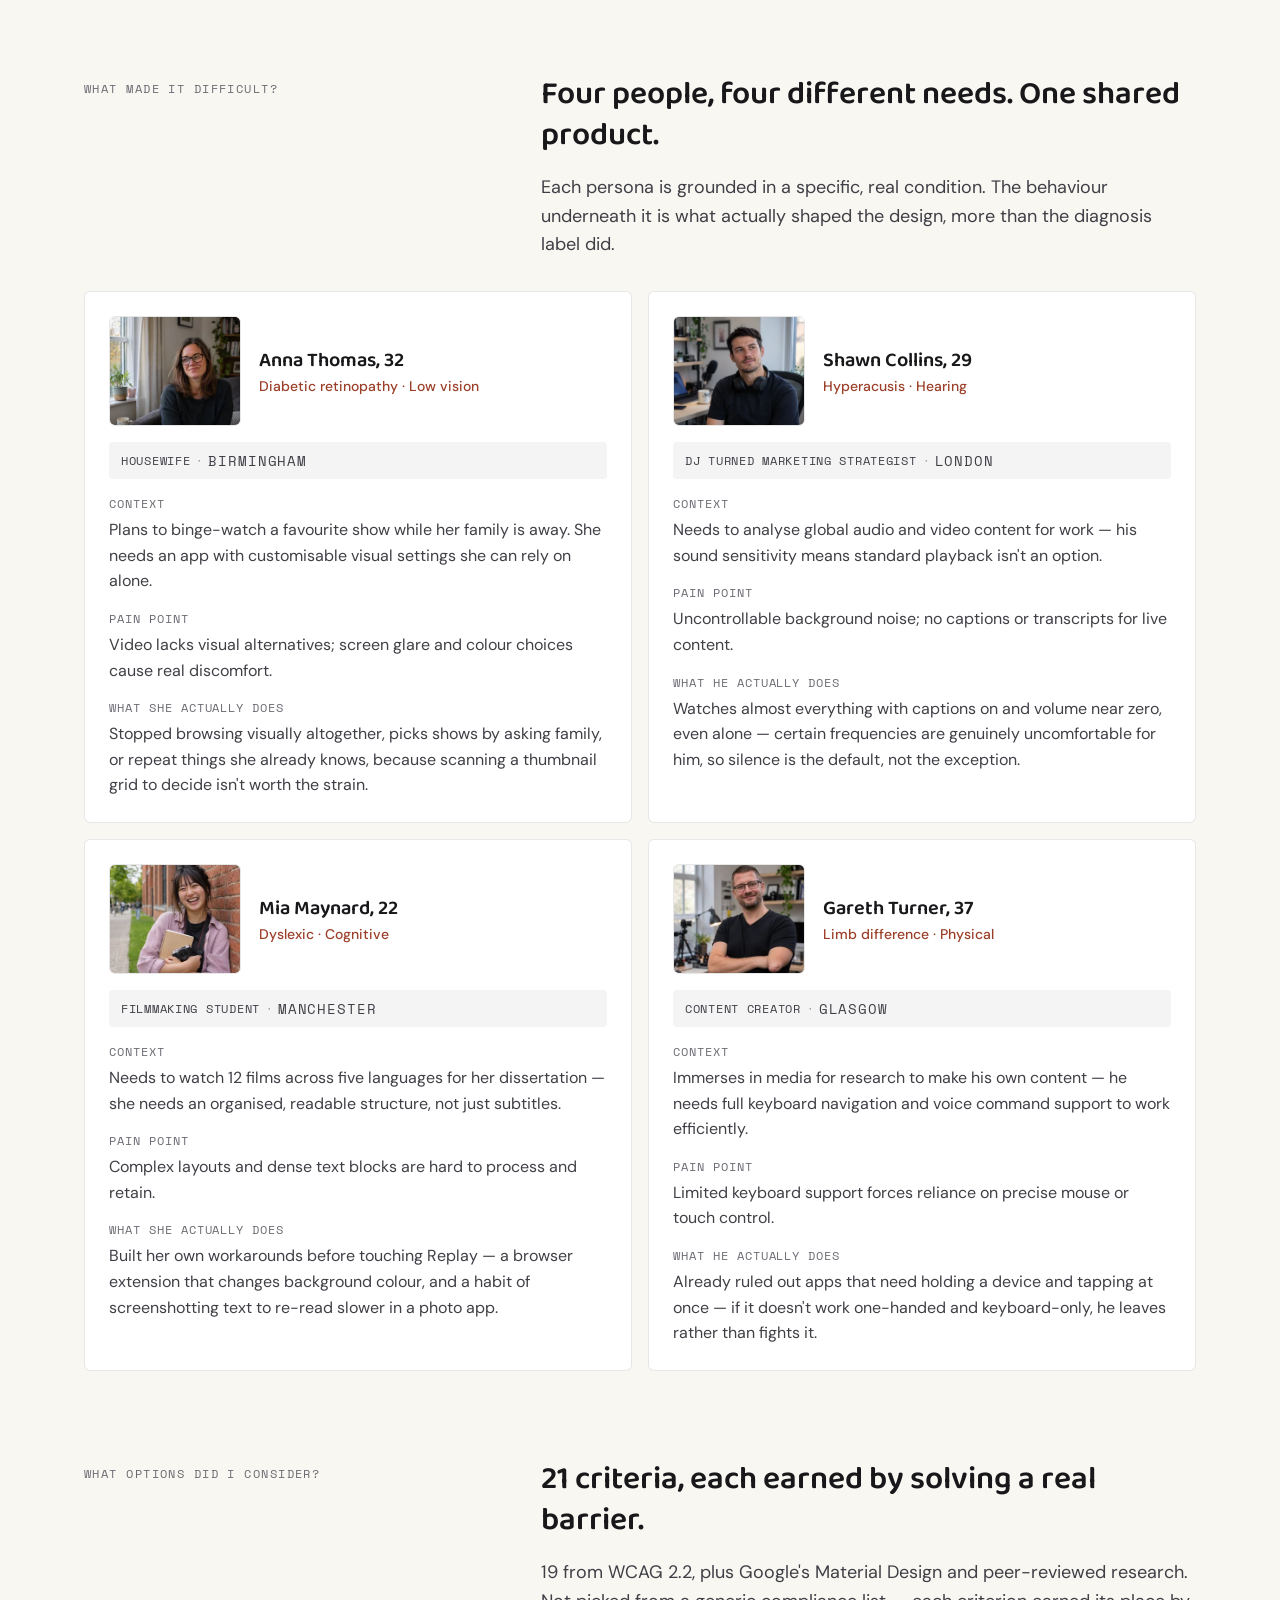
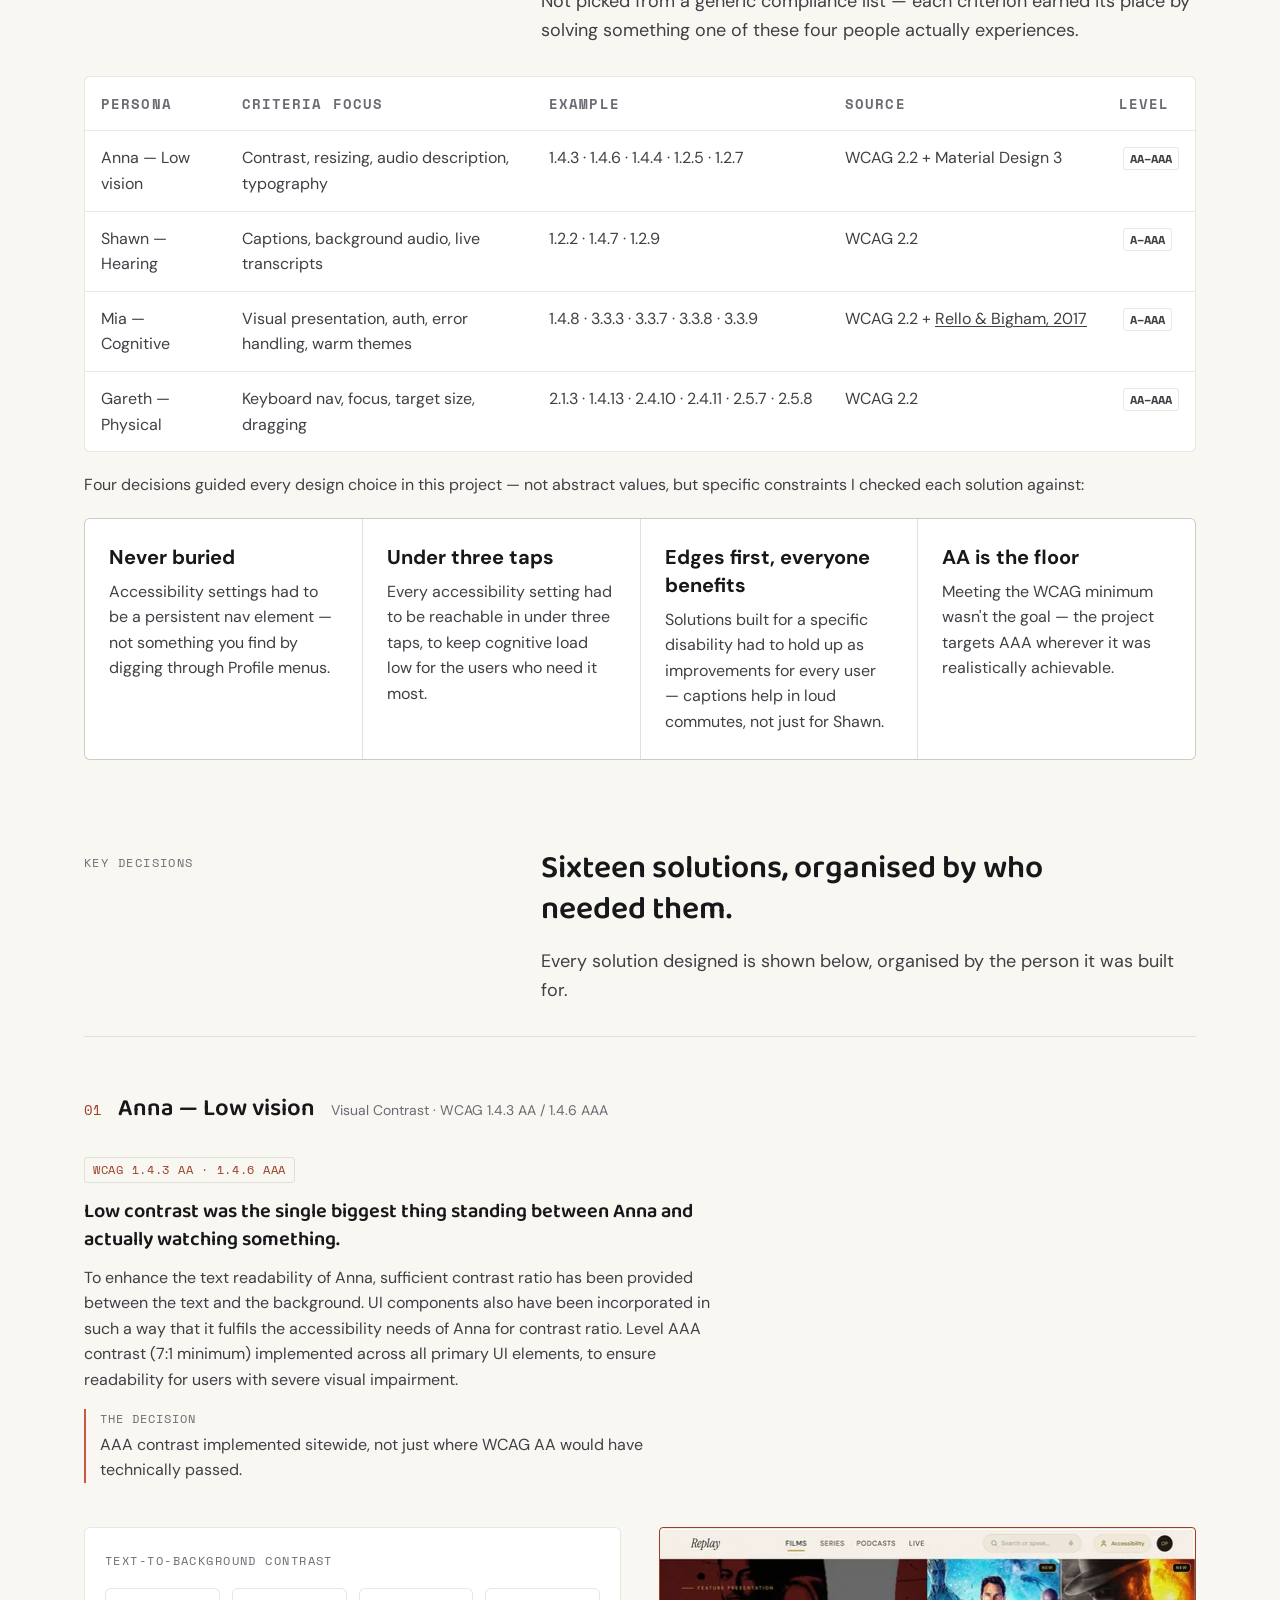
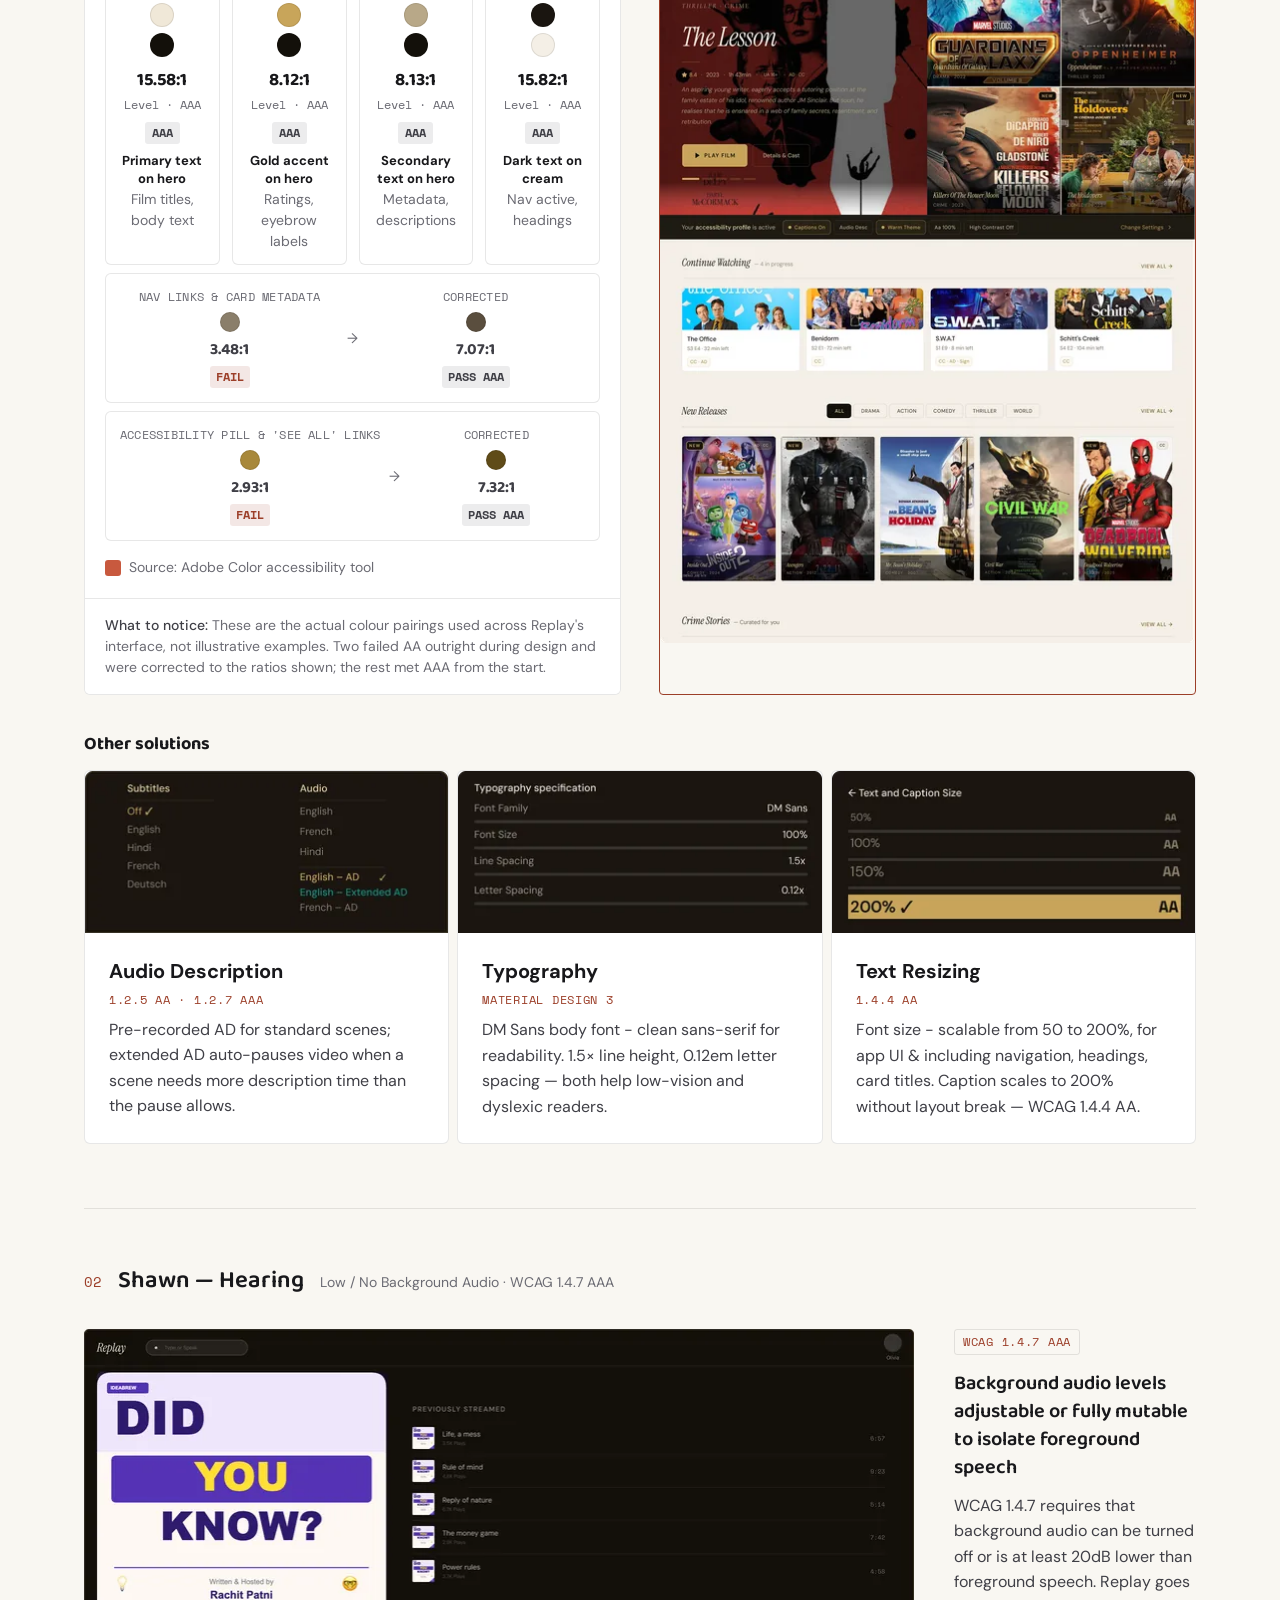
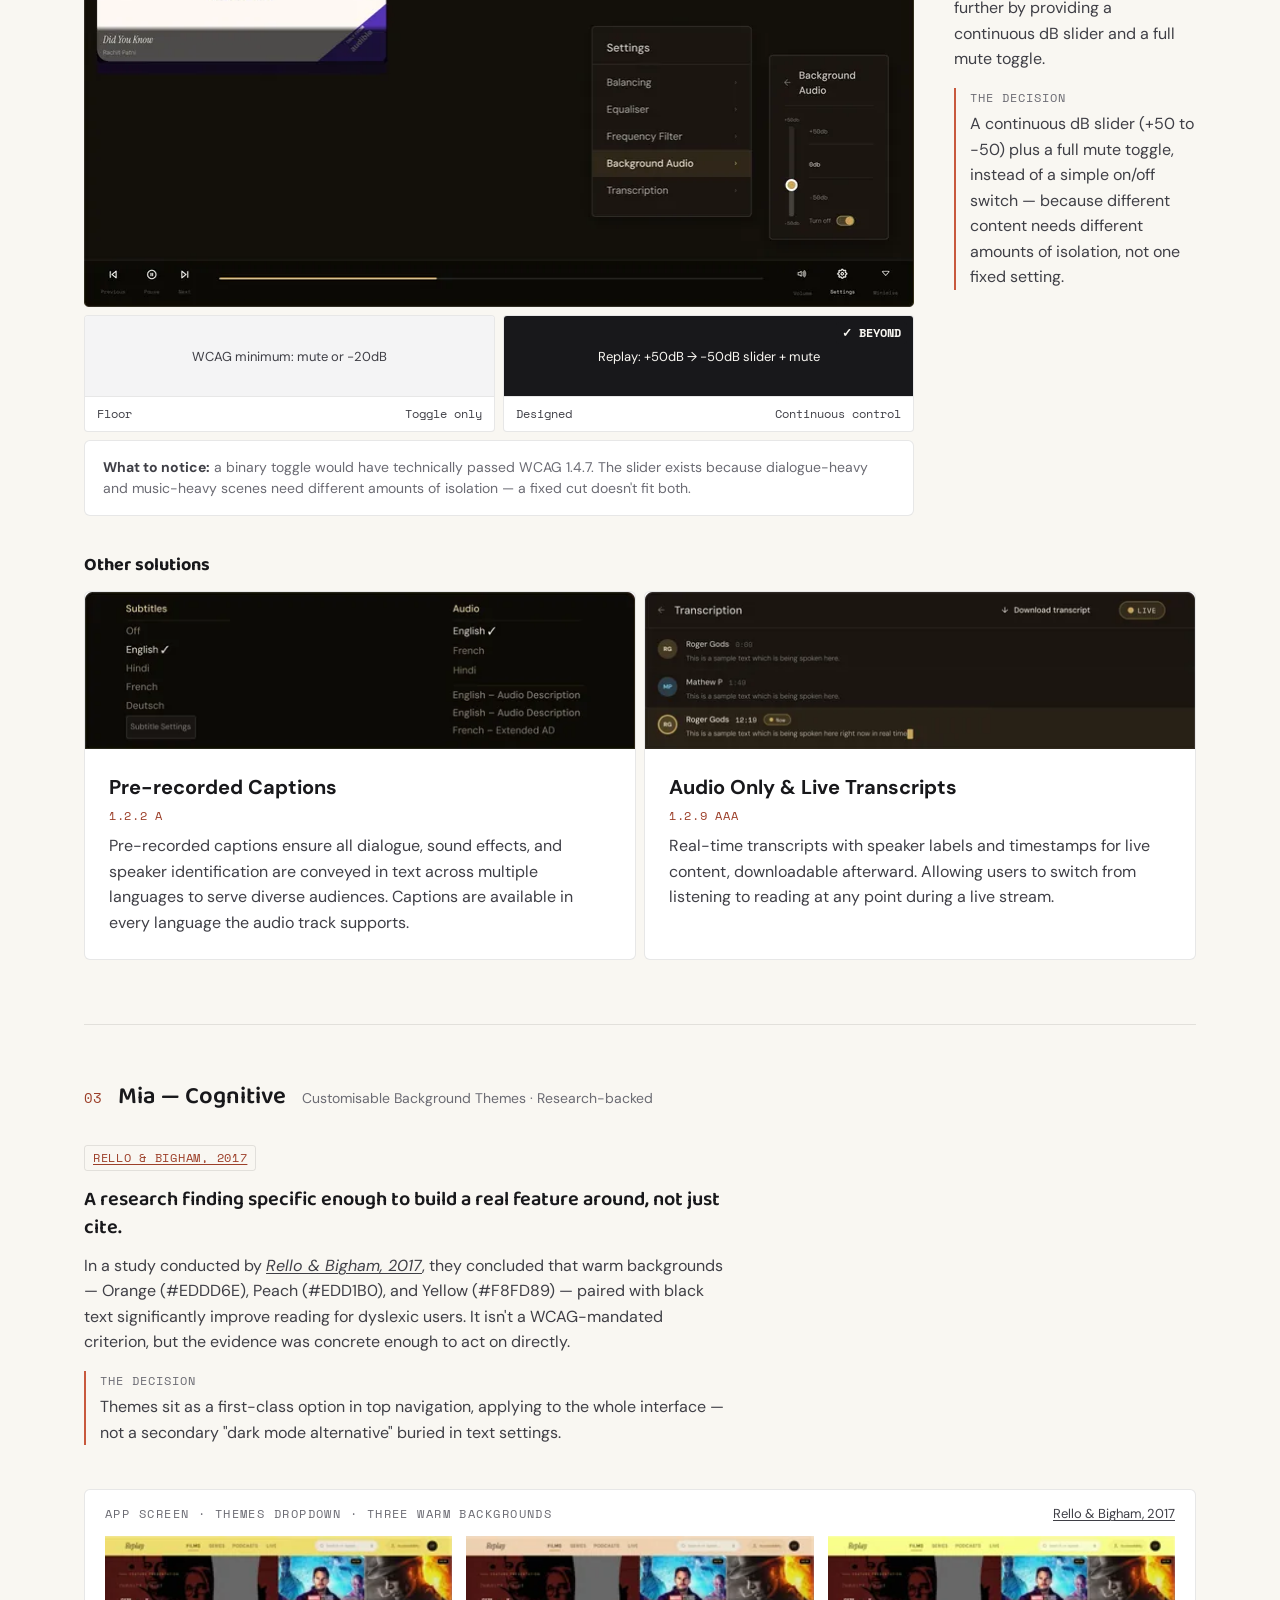
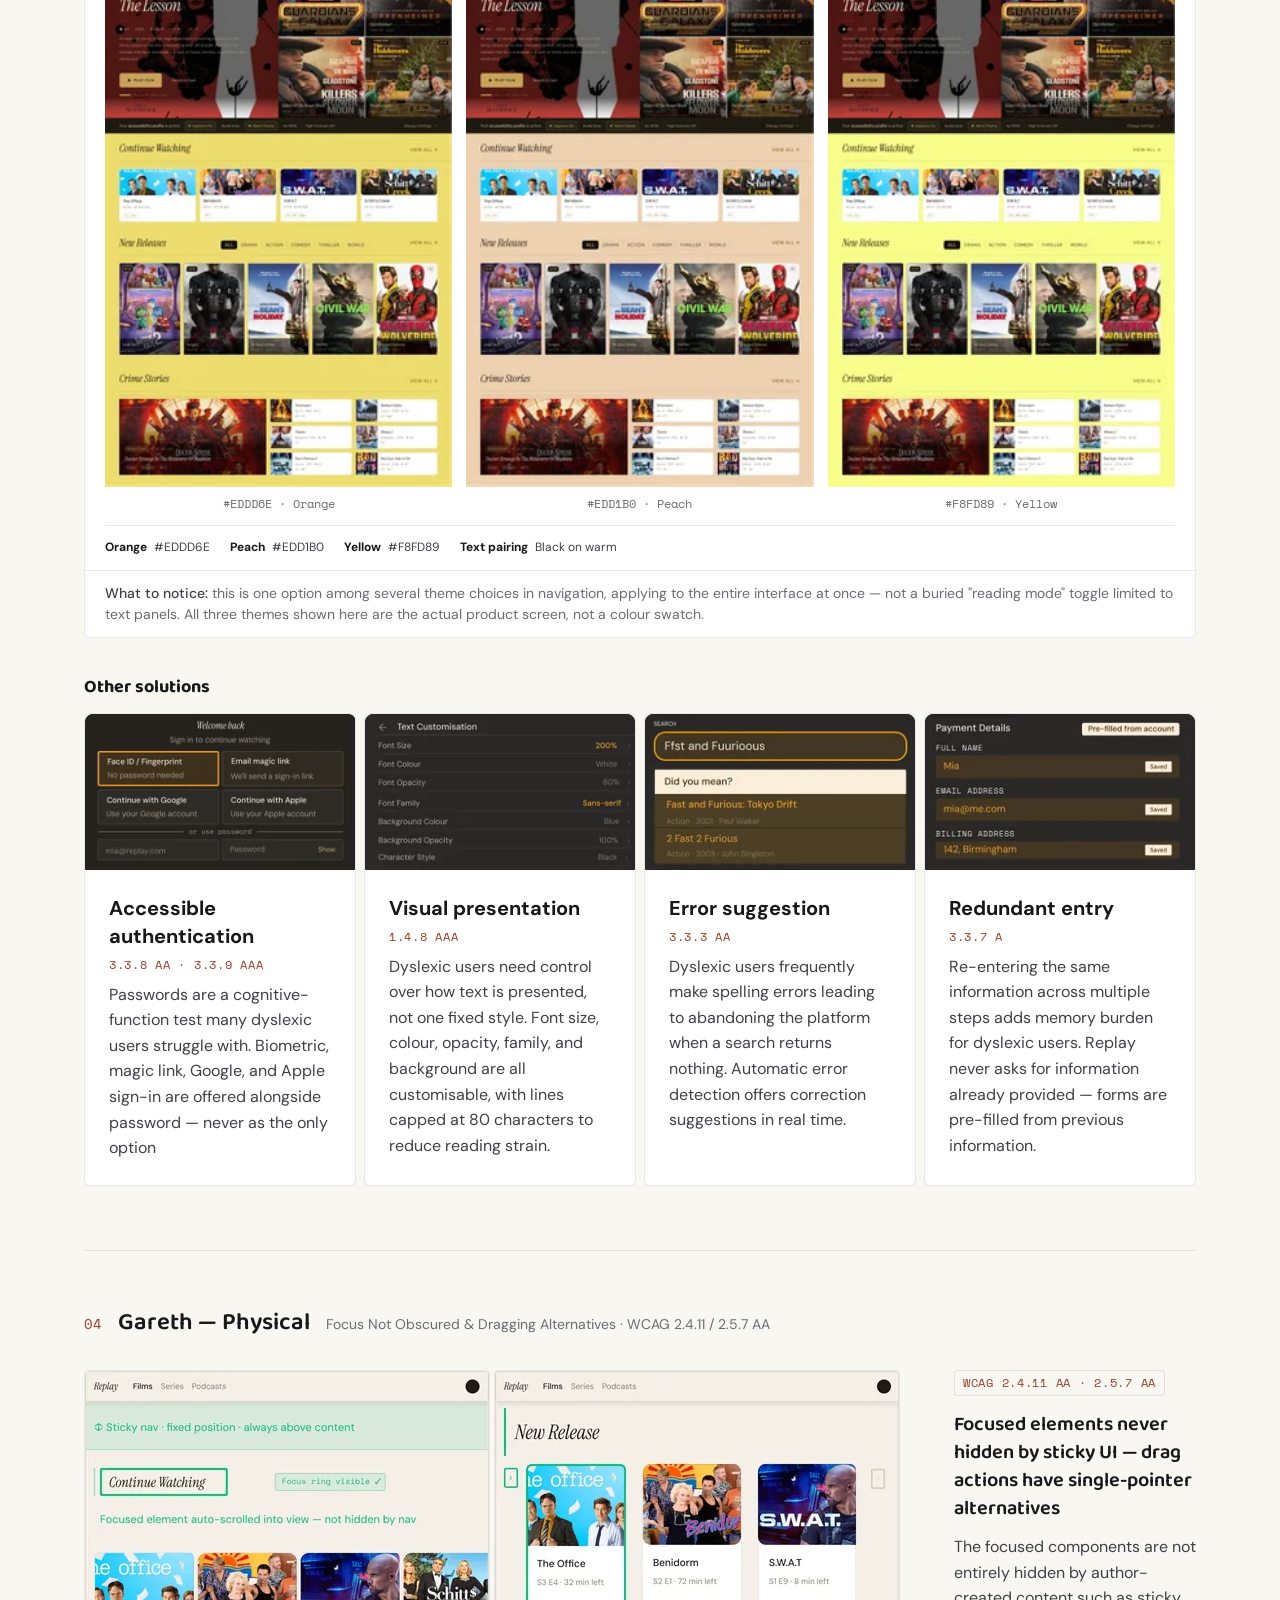
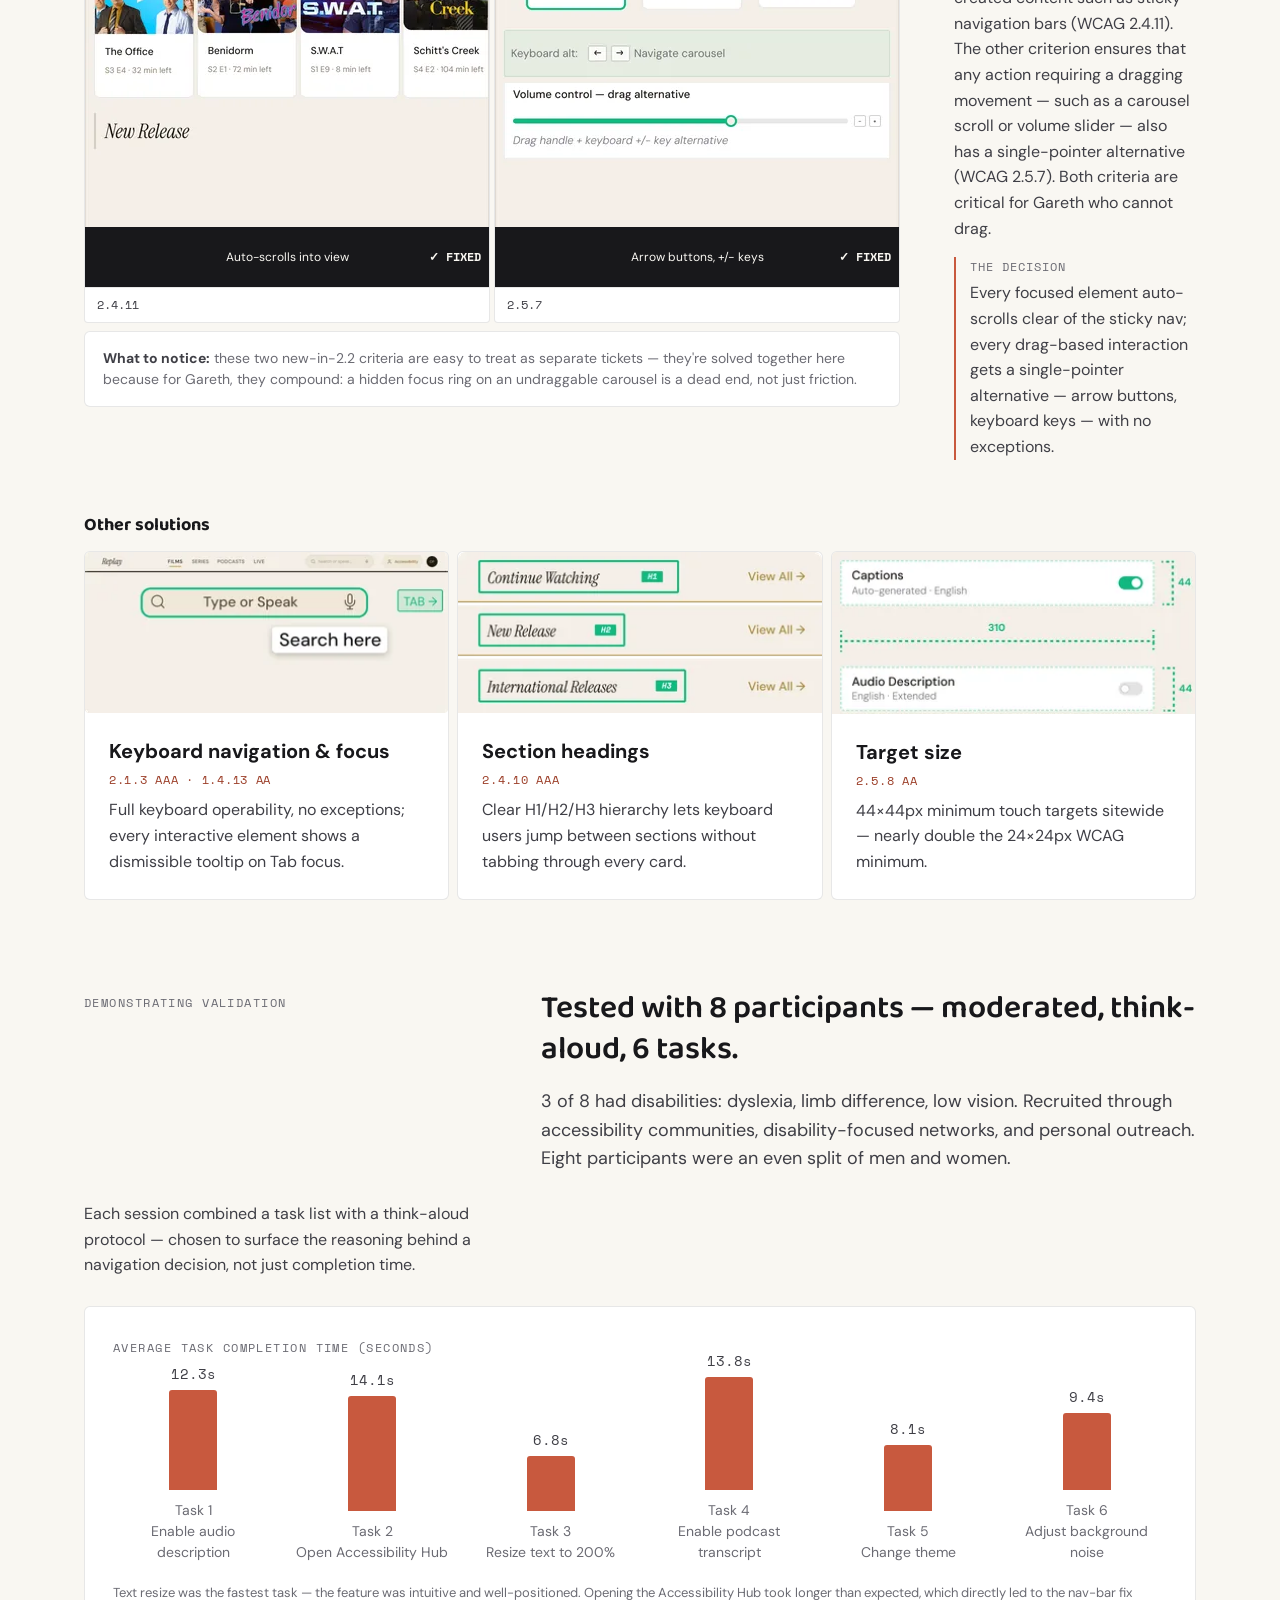
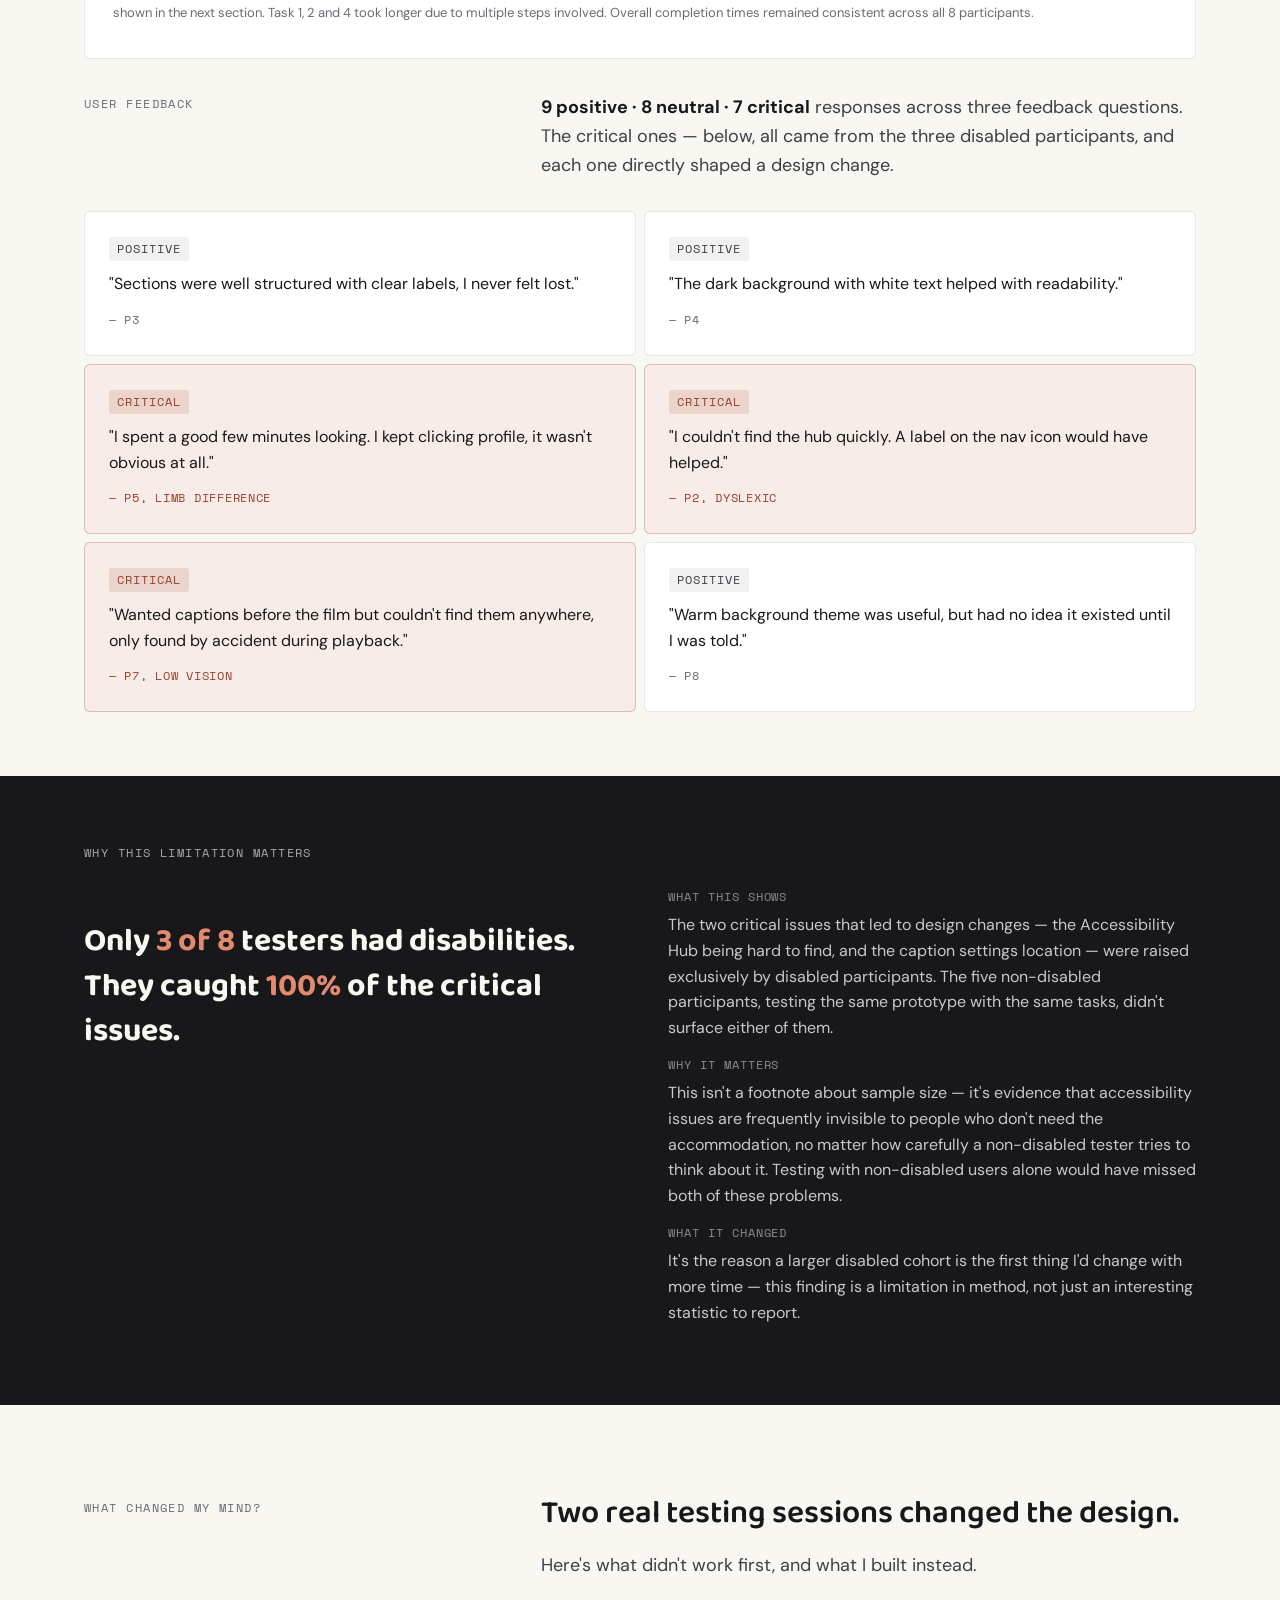
==== commit 68c5b7b0: "Fix site nav across all case studies Replaces the old sticky .wrap.navi layout with a fixed position" ====
--- a/site/replay/index.html
+++ b/site/replay/index.html
@@ -805,16 +805,17 @@
 
 /* ===== SITE NAV ===== */
 :root{--accent:#9c3f29;--muted:rgba(24,24,27,0.45);--body:#3f3f46;}
-.nav{position:sticky;top:0;z-index:100;background:rgba(249,247,242,.95);backdrop-filter:blur(10px);-webkit-backdrop-filter:blur(10px);border-bottom:1px solid var(--border);}
-.navi{height:60px;display:flex;align-items:center;justify-content:space-between;}
-.nlogo{font-family:'Baloo 2',sans-serif;font-weight:800;font-size:20px;color:var(--ink);cursor:pointer;transition:color .18s;letter-spacing:-.01em;text-decoration:none;}
+body{padding-top:64px;}
+.nav{position:fixed;top:0;left:0;right:0;z-index:100;background:rgba(249,247,242,.95);backdrop-filter:blur(10px);-webkit-backdrop-filter:blur(10px);border-bottom:1px solid var(--border);}
+.site-nav__inner{max-width:1240px;margin:0 auto;padding:0 clamp(18px,4vw,52px);height:64px;display:flex;align-items:center;justify-content:space-between;}
+.nlogo{font-family:'Baloo 2',sans-serif;font-weight:800;font-size:20px;line-height:normal;color:var(--ink);cursor:pointer;transition:color .18s;letter-spacing:-.01em;text-decoration:none;}
 .nlogo:hover{color:var(--accent);}
 .nlogo .a{color:var(--accent);}
 .nlinks{display:flex;gap:2px;align-items:center;}
 .nmenu-btn{display:none;}
-.nlk{font-size:14px;font-weight:500;color:var(--muted);padding:7px 13px;border-radius:20px;cursor:pointer;background:none;border:none;text-decoration:none;transition:color .18s,background .18s;}
+.nlk{font-size:14px;font-weight:500;line-height:normal;color:var(--muted);padding:7px 13px;border-radius:20px;cursor:pointer;background:none;border:none;text-decoration:none;transition:color .18s,background .18s;}
 .nlk:hover{color:var(--ink);background:rgba(24,24,27,0.06);}
-.ncta{font-size:14px;font-weight:500;color:var(--paper);background:var(--ink);padding:8px 20px;border-radius:20px;cursor:pointer;border:none;margin-left:8px;transition:background .18s,transform .14s;text-decoration:none;display:inline-block;}
+.ncta{font-size:14px;font-weight:500;line-height:normal;color:var(--paper);background:var(--ink);padding:8px 20px;border-radius:20px;cursor:pointer;border:none;margin-left:8px;transition:background .18s,transform .14s;text-decoration:none;display:inline-block;}
 .ncta:hover{background:var(--accent);transform:scale(1.03);}
 @media(max-width:900px){.nlk{font-size:12px;padding:6px 10px;}}
 @media(max-width:640px){
@@ -877,7 +878,7 @@
 </style><style>.overview-grid>*{min-width:0}@media(max-width:600px){.overview-facts .fact-value{width:auto;flex:1;min-width:0}.fact-row{gap:16px}.overview-grid{grid-template-columns:minmax(0,1fr)}} </style></head>
 <body>
 <nav class="nav">
-  <div class="wrap navi">
+  <div class="site-nav__inner">
     <a class="nlogo" href="../index.html#home">Ra<span class="a">Pa</span></a>
     <div class="nlinks">
       <a class="nlk" href="../index.html#work">My work</a>
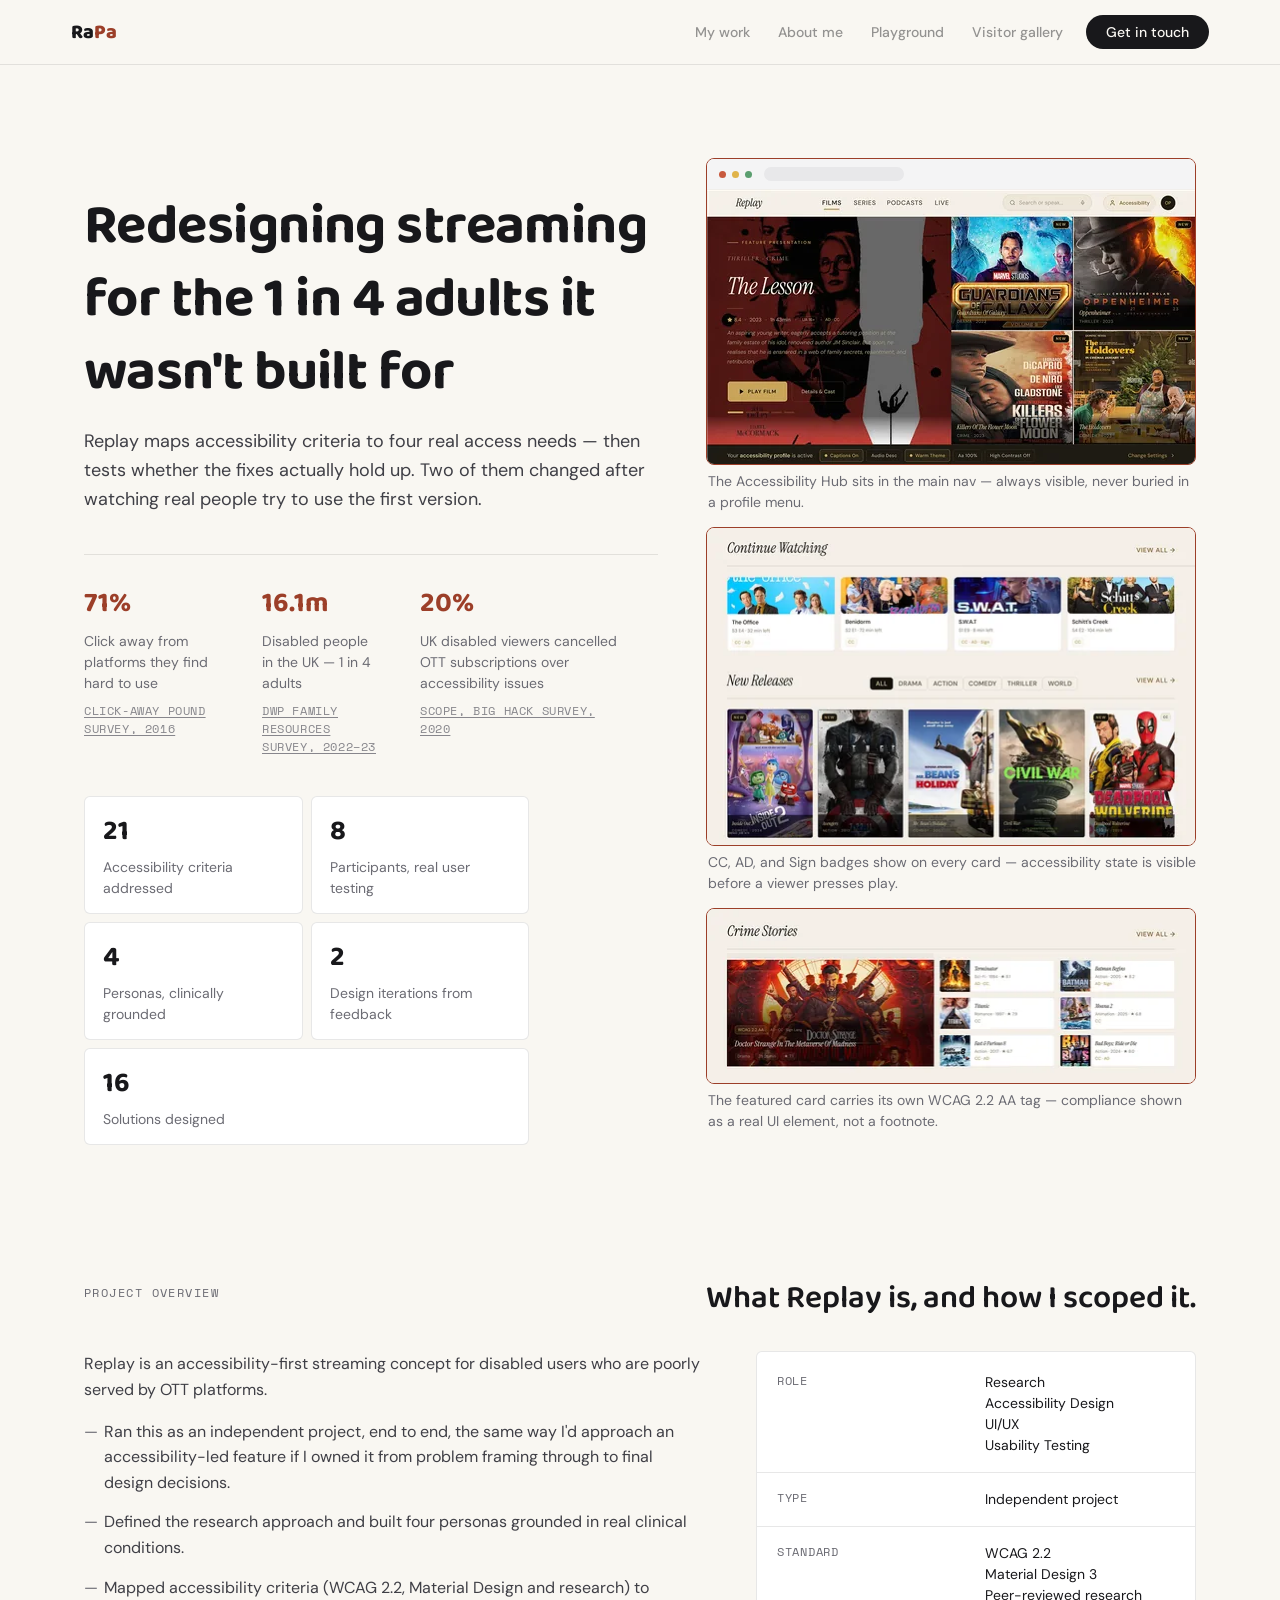
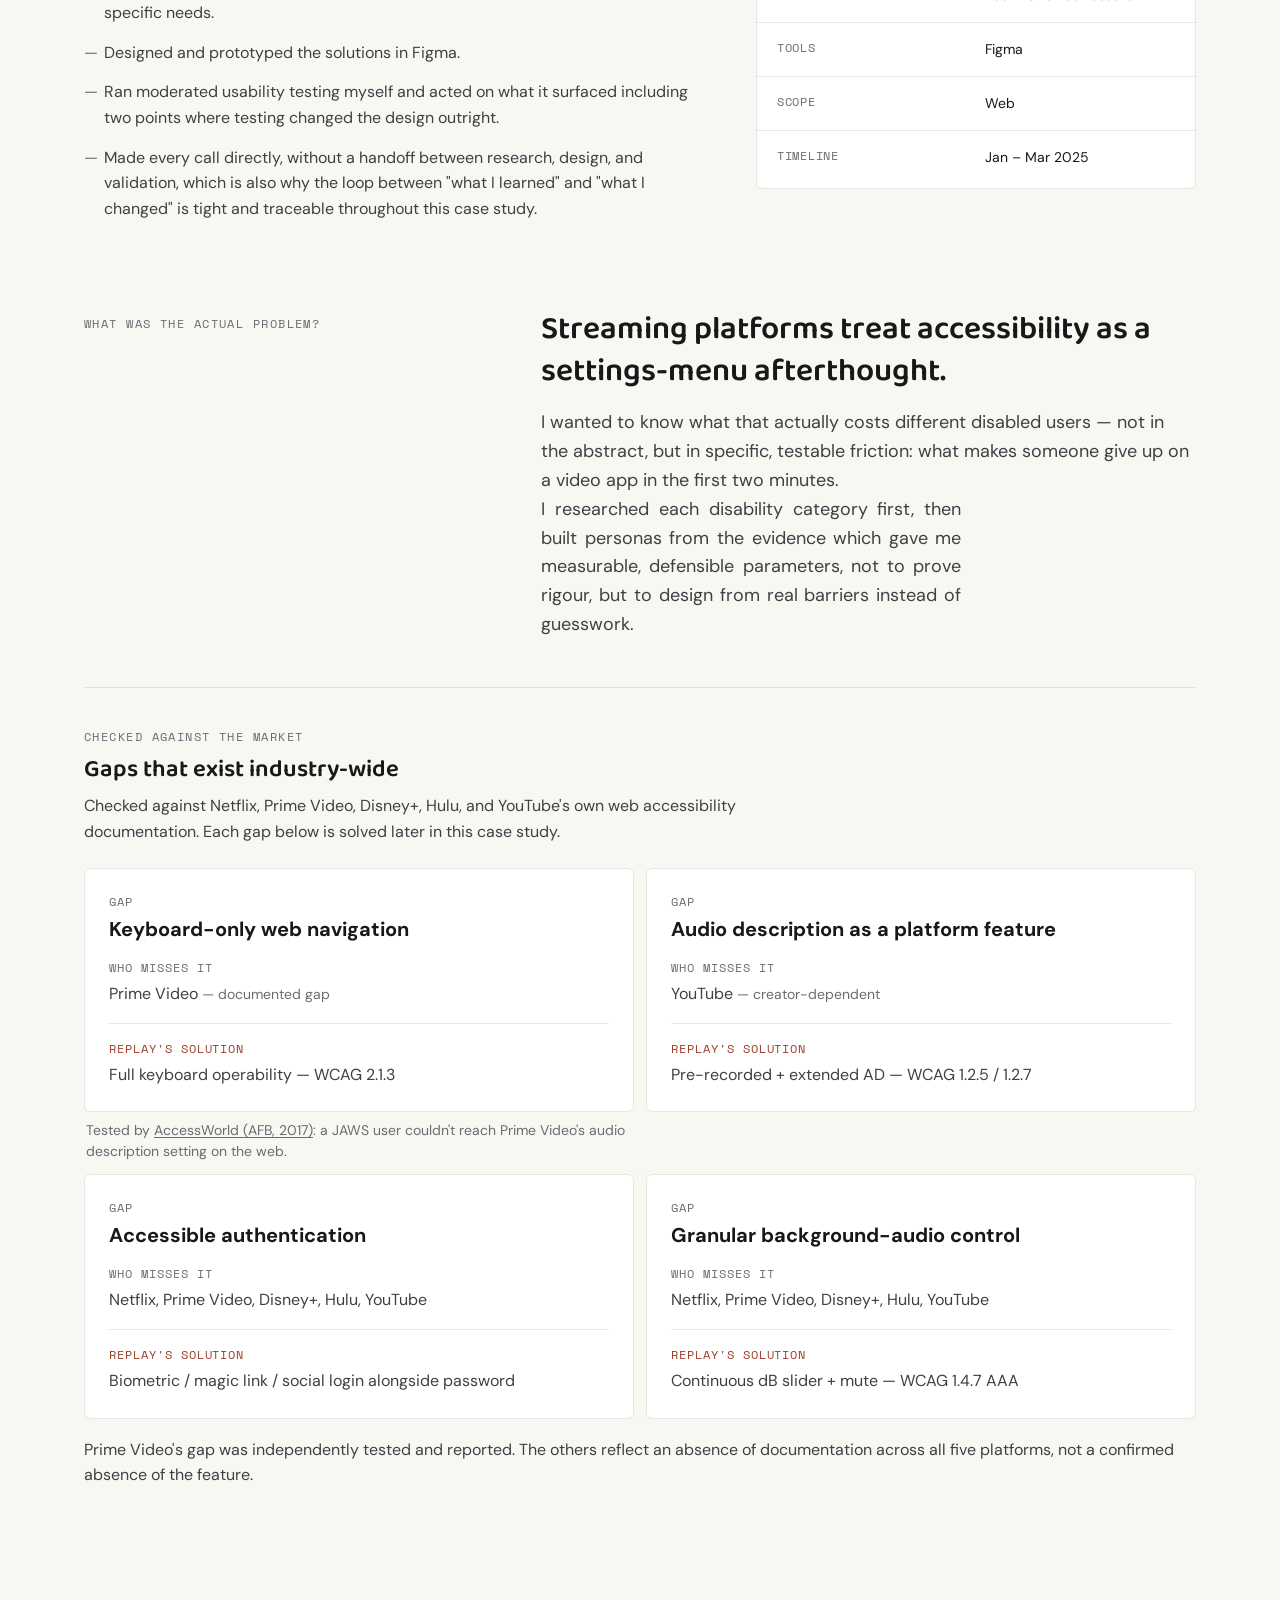
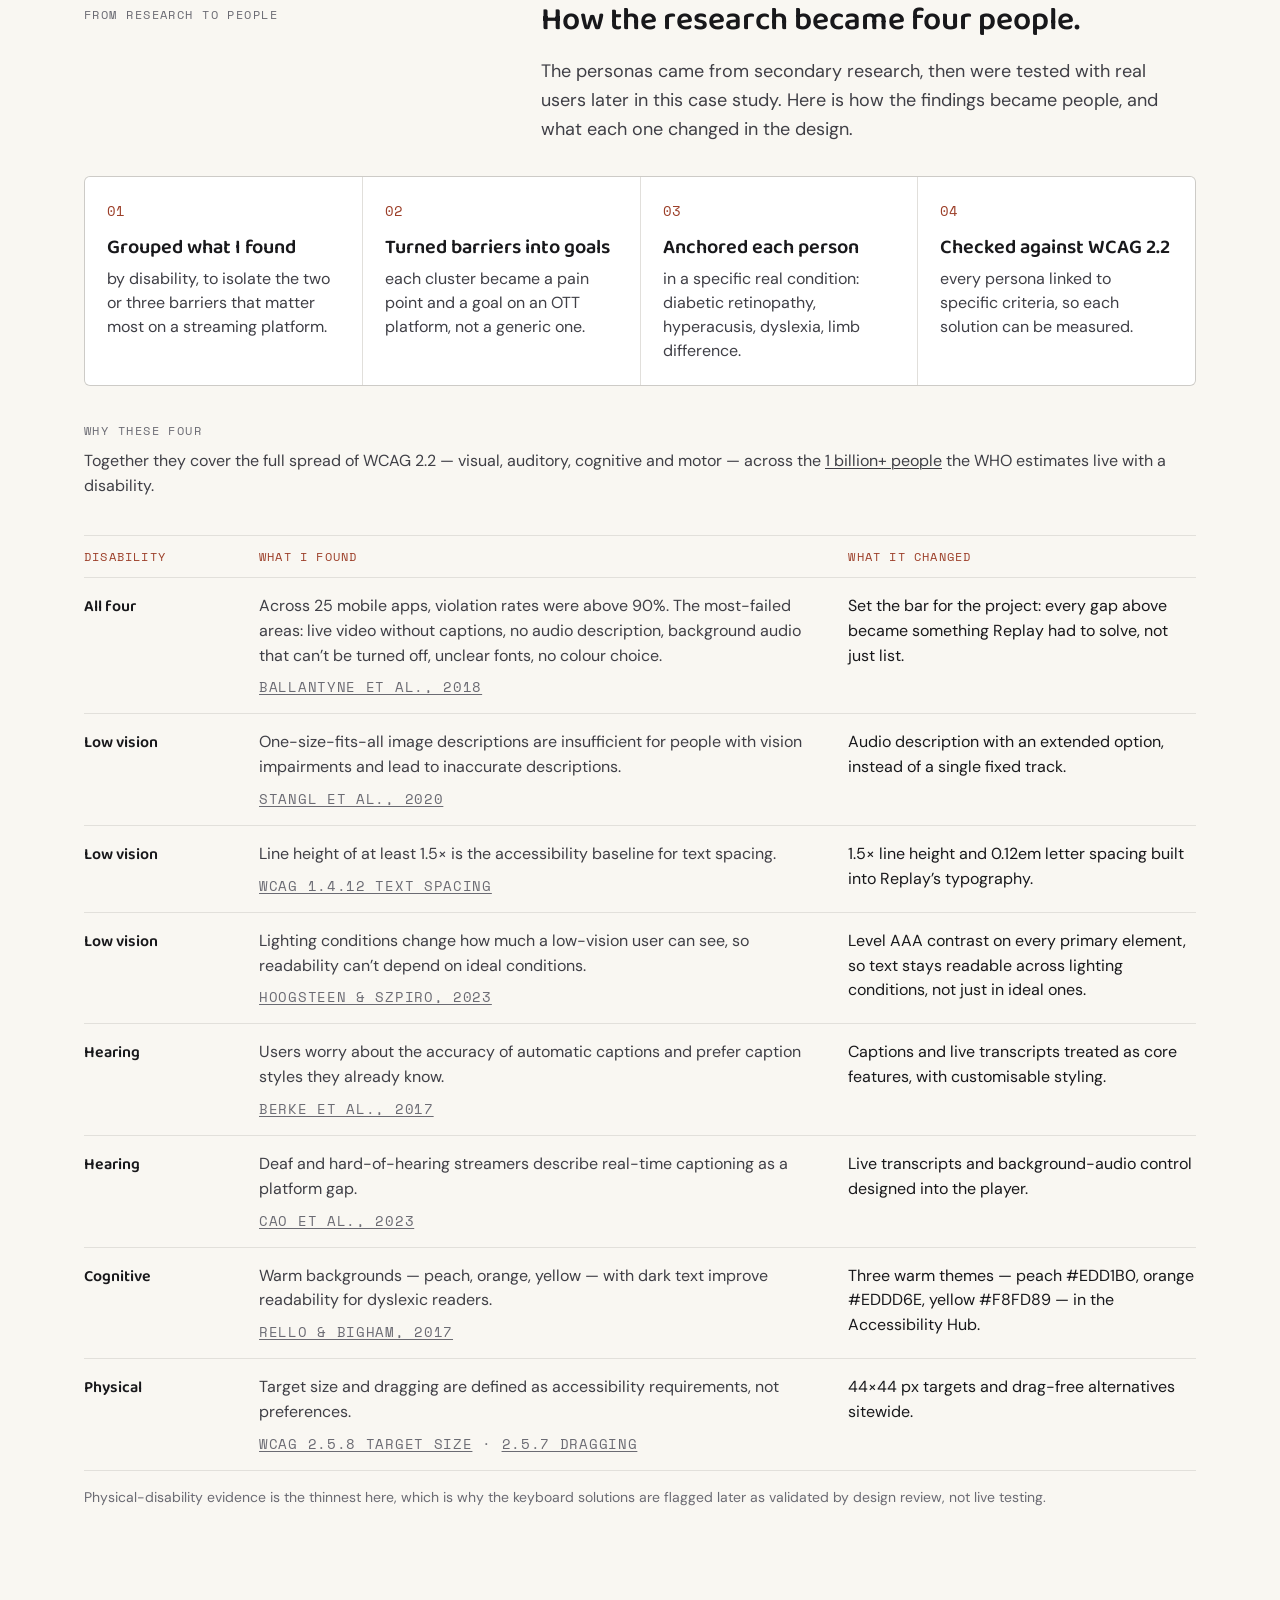
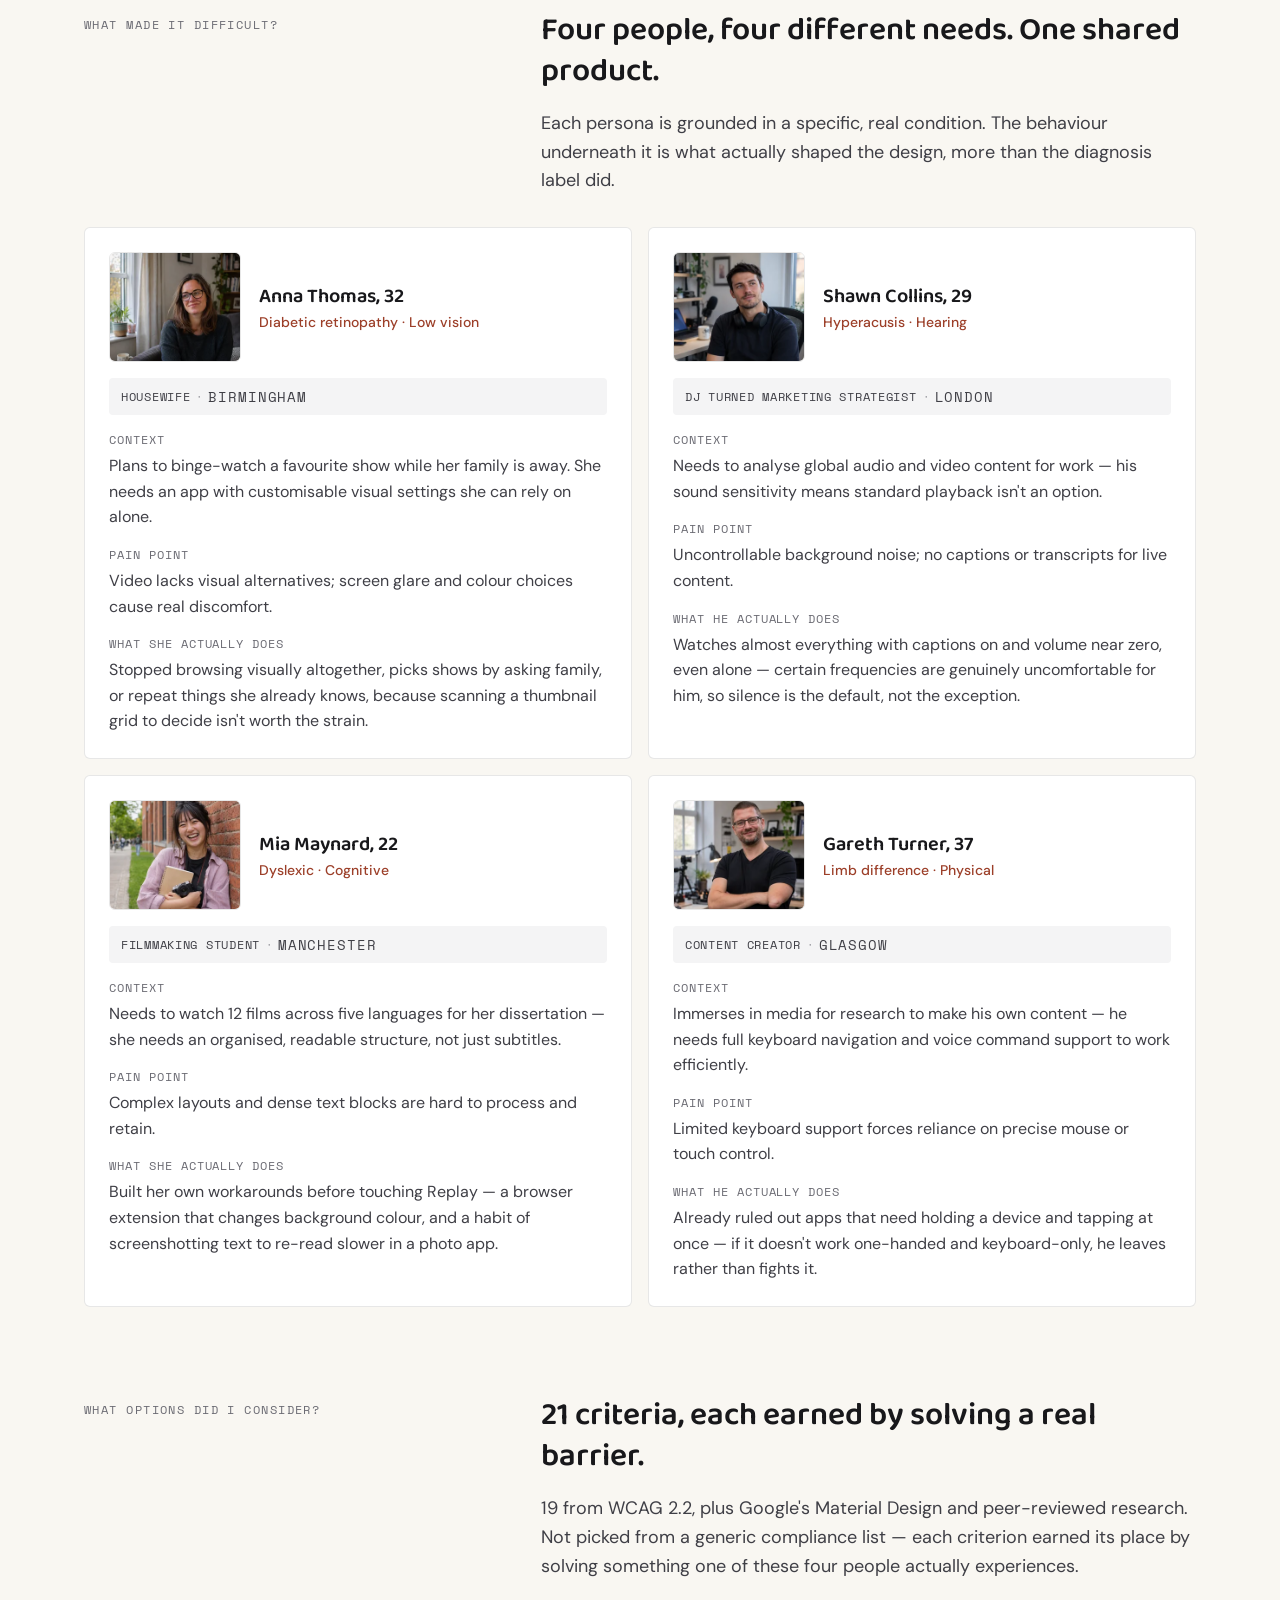
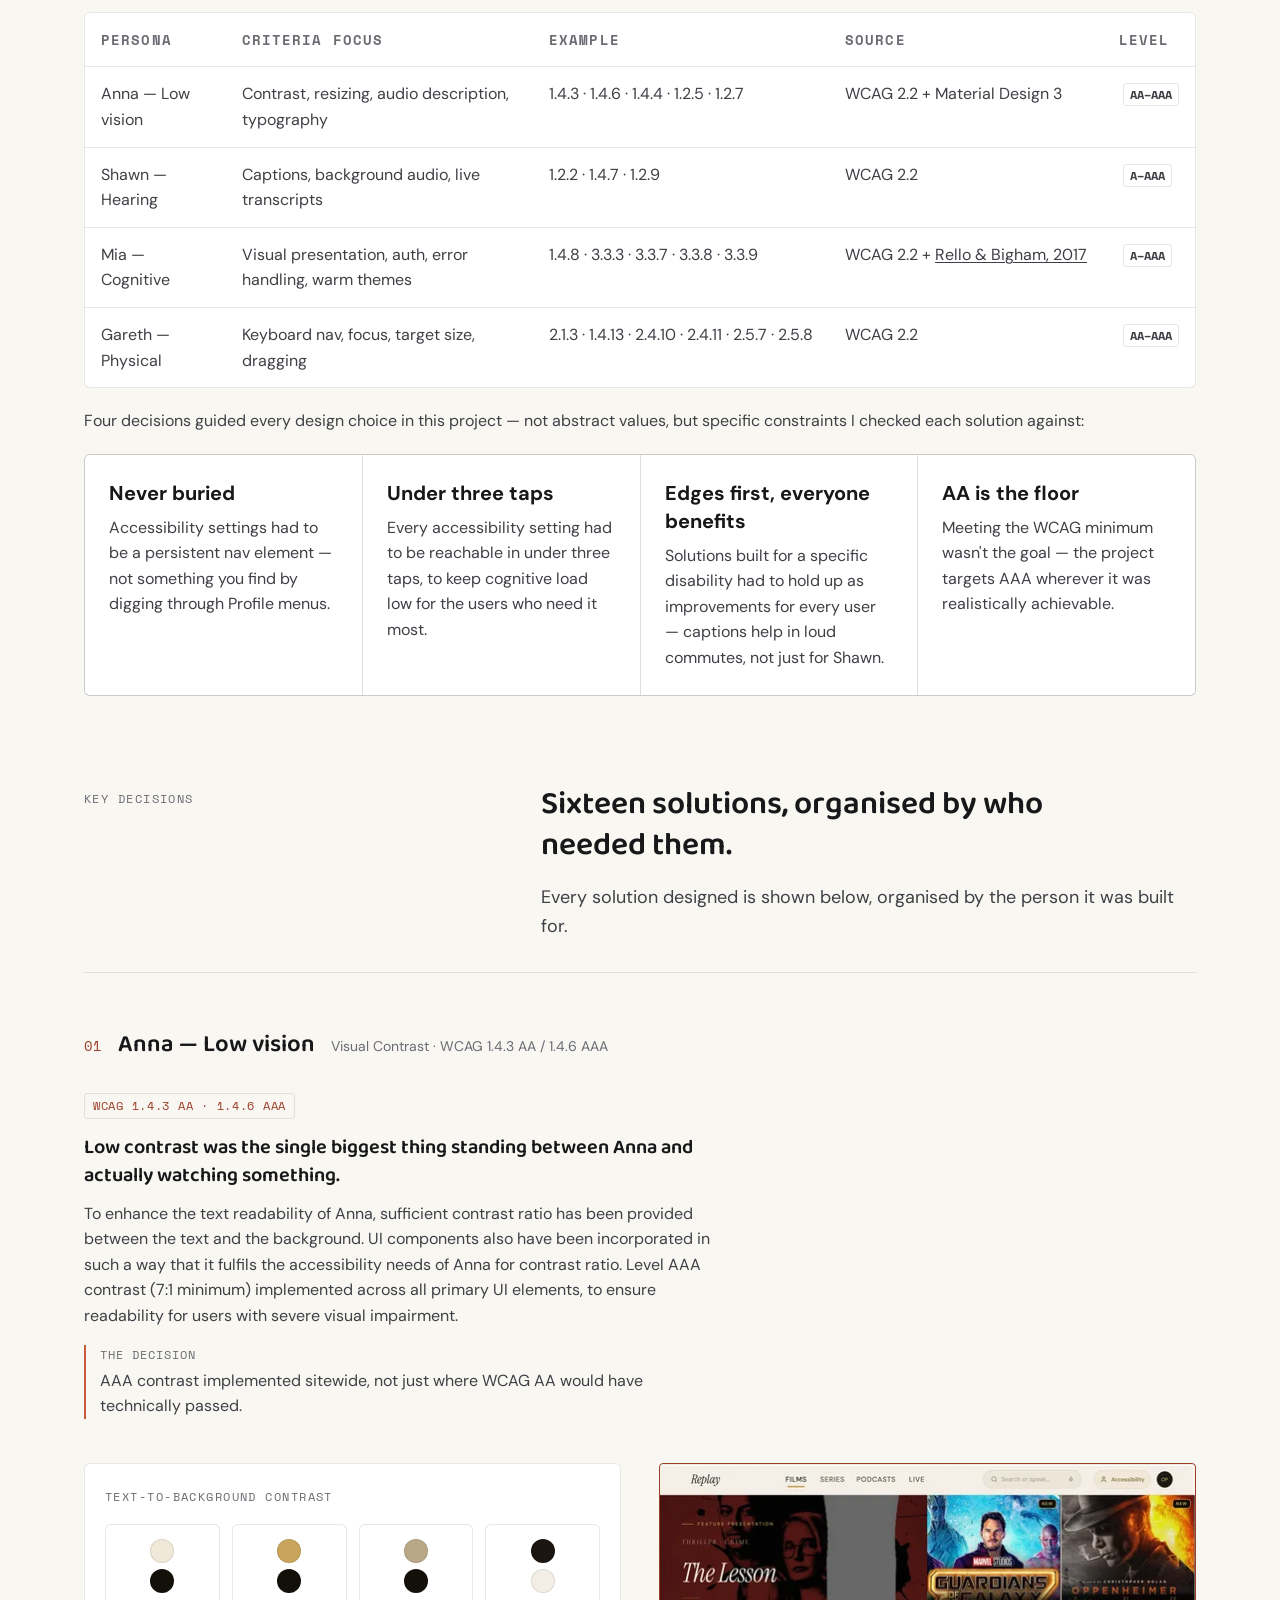
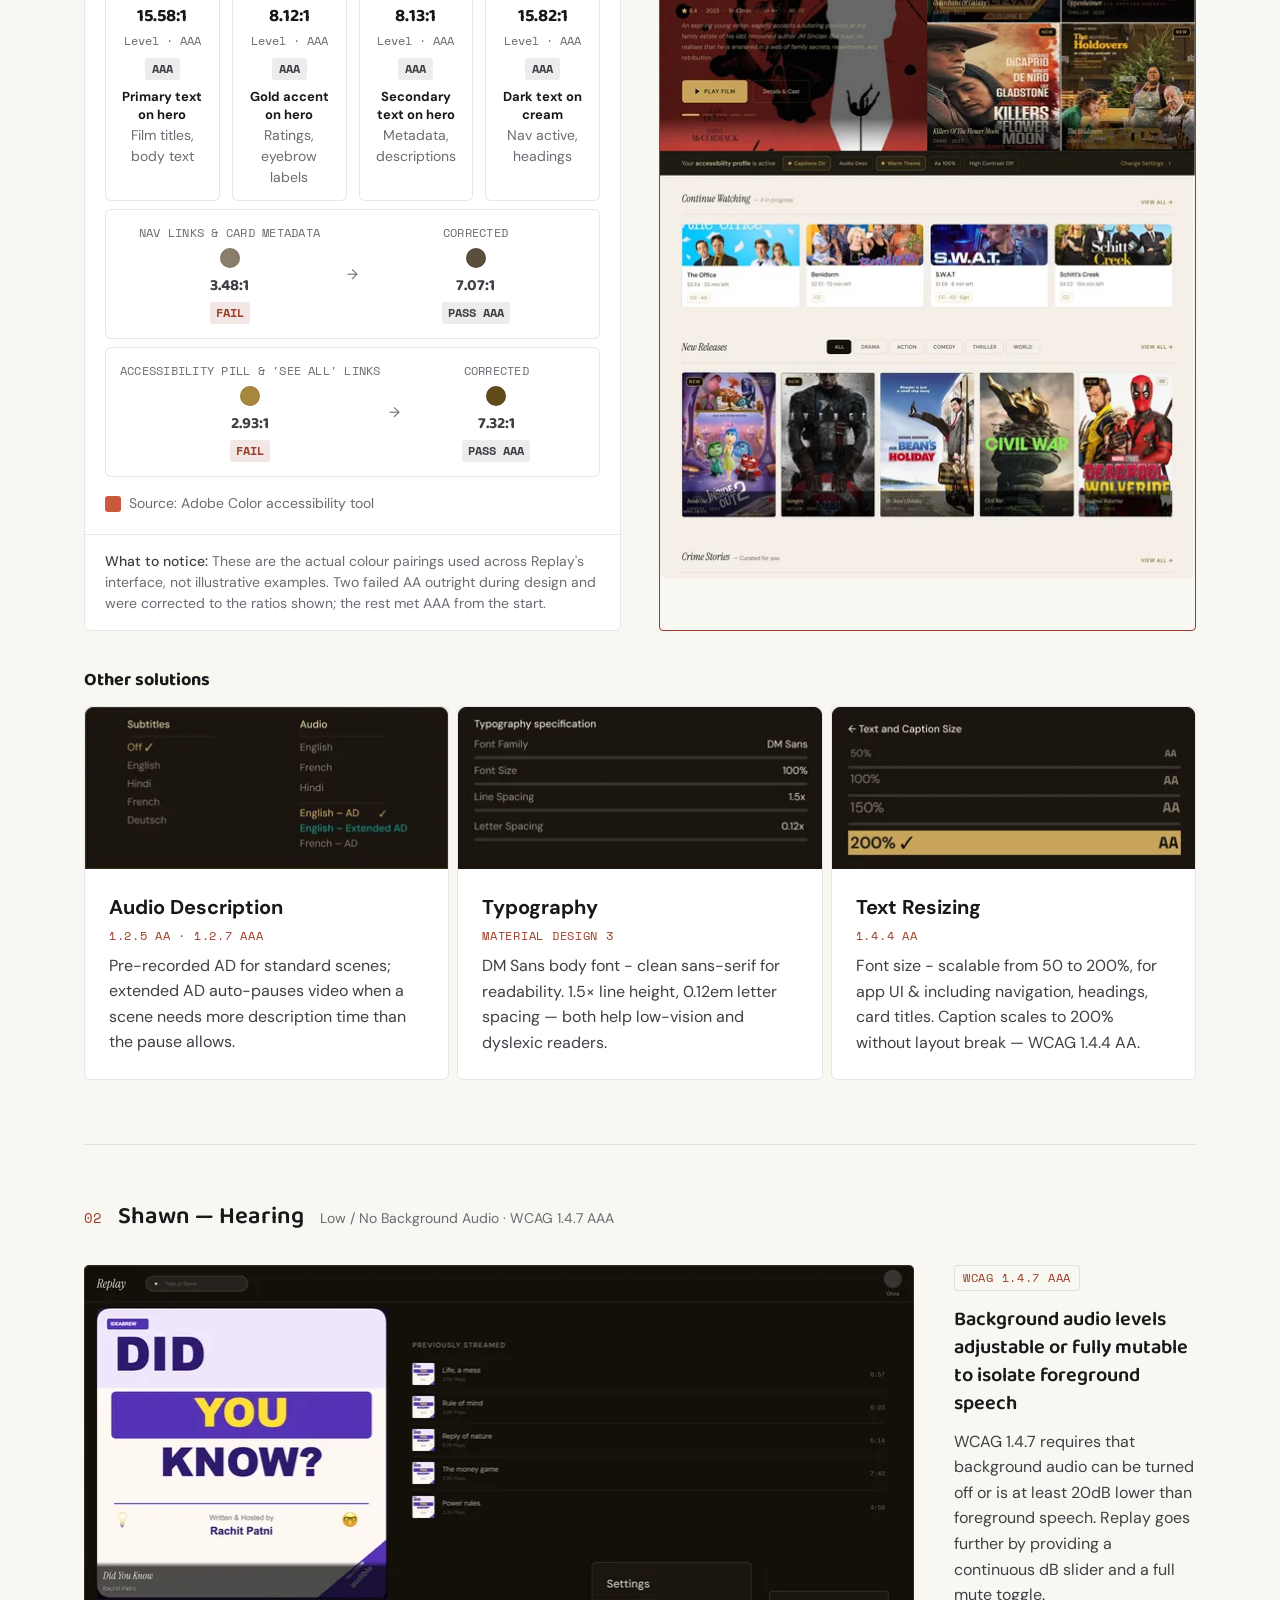
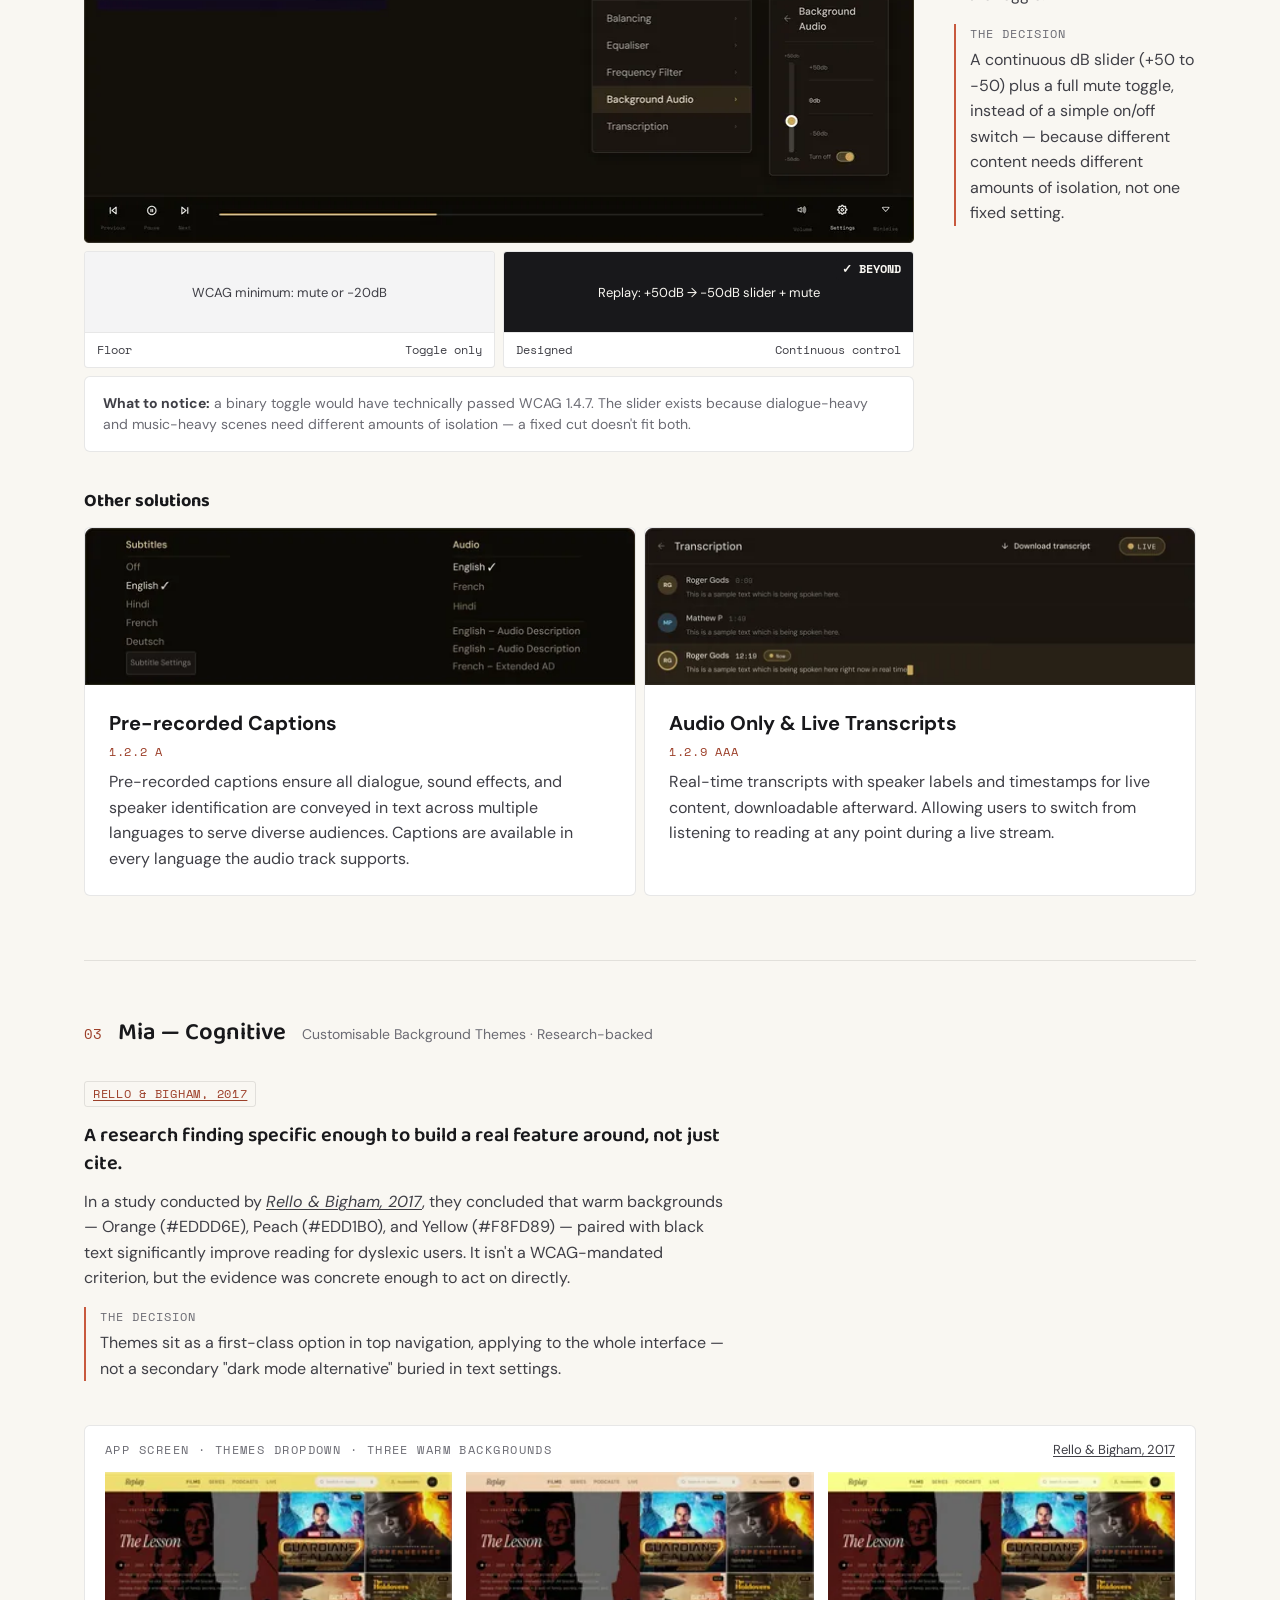
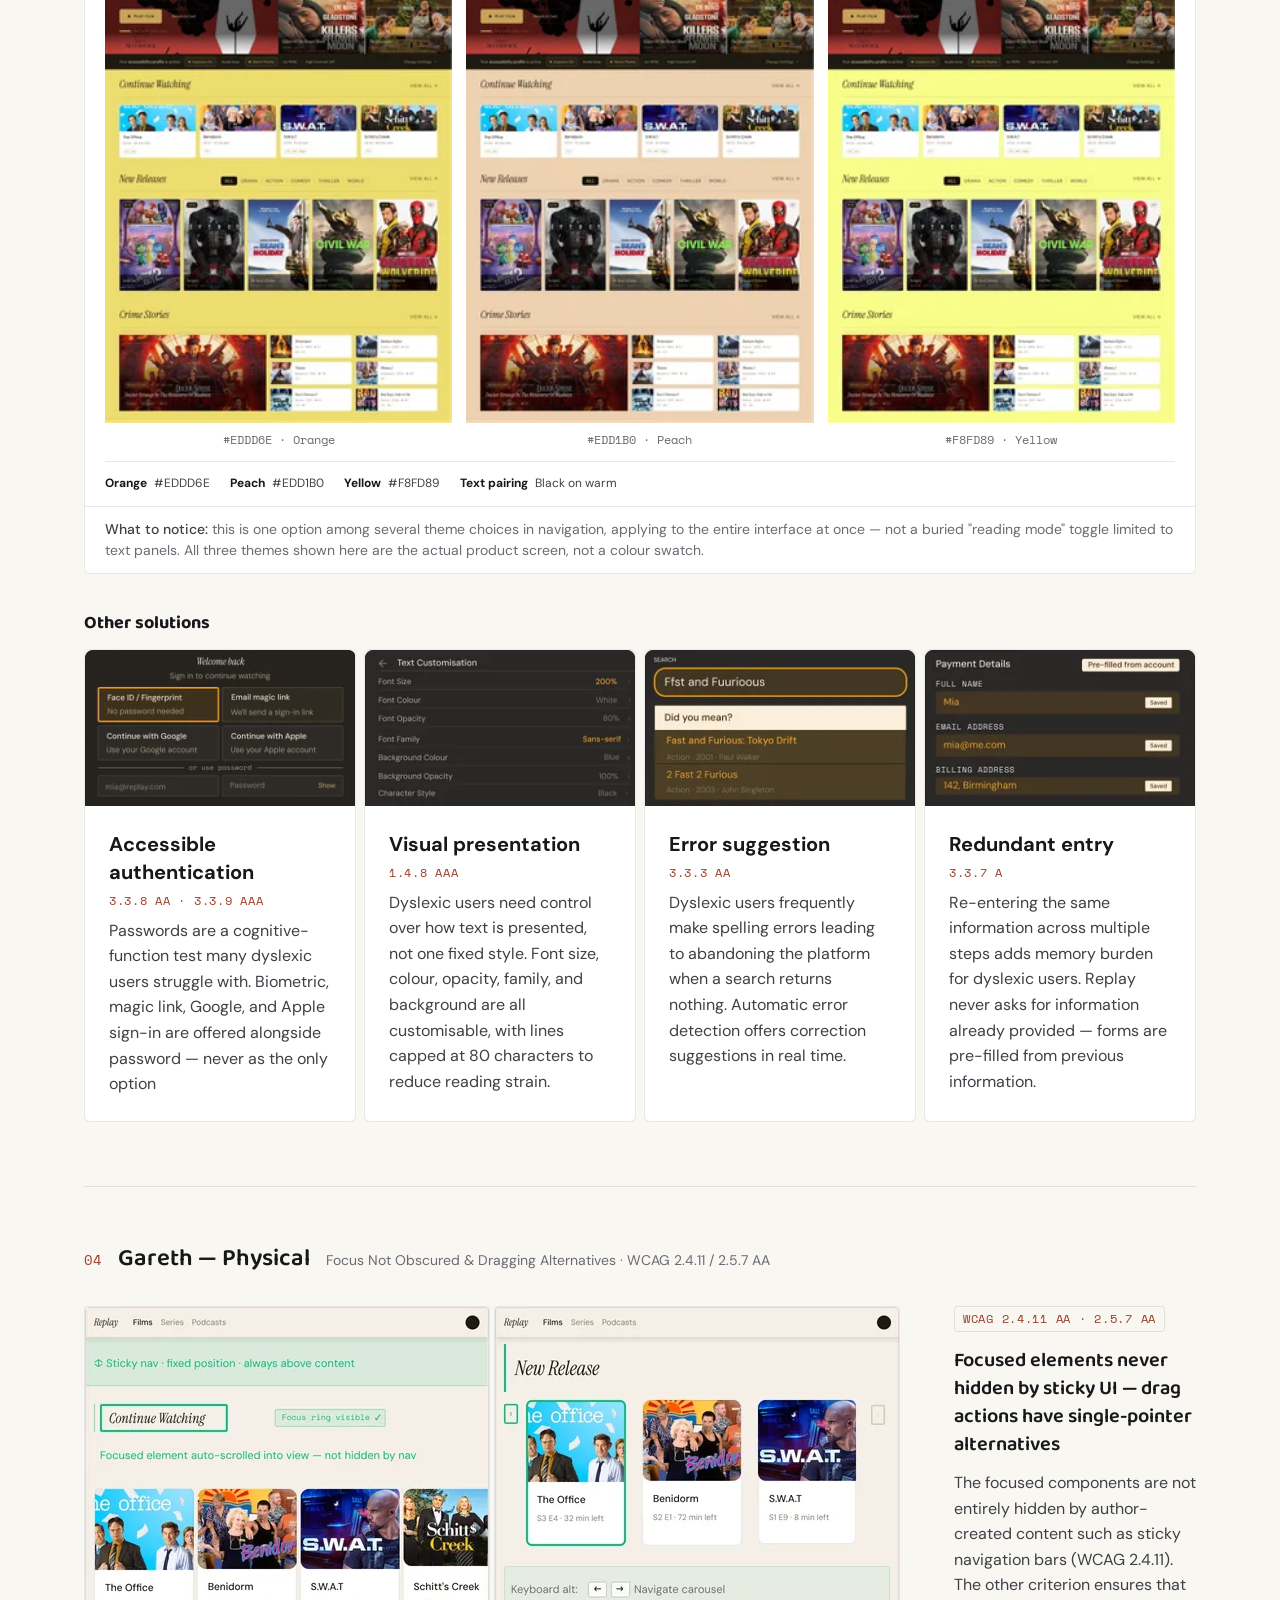
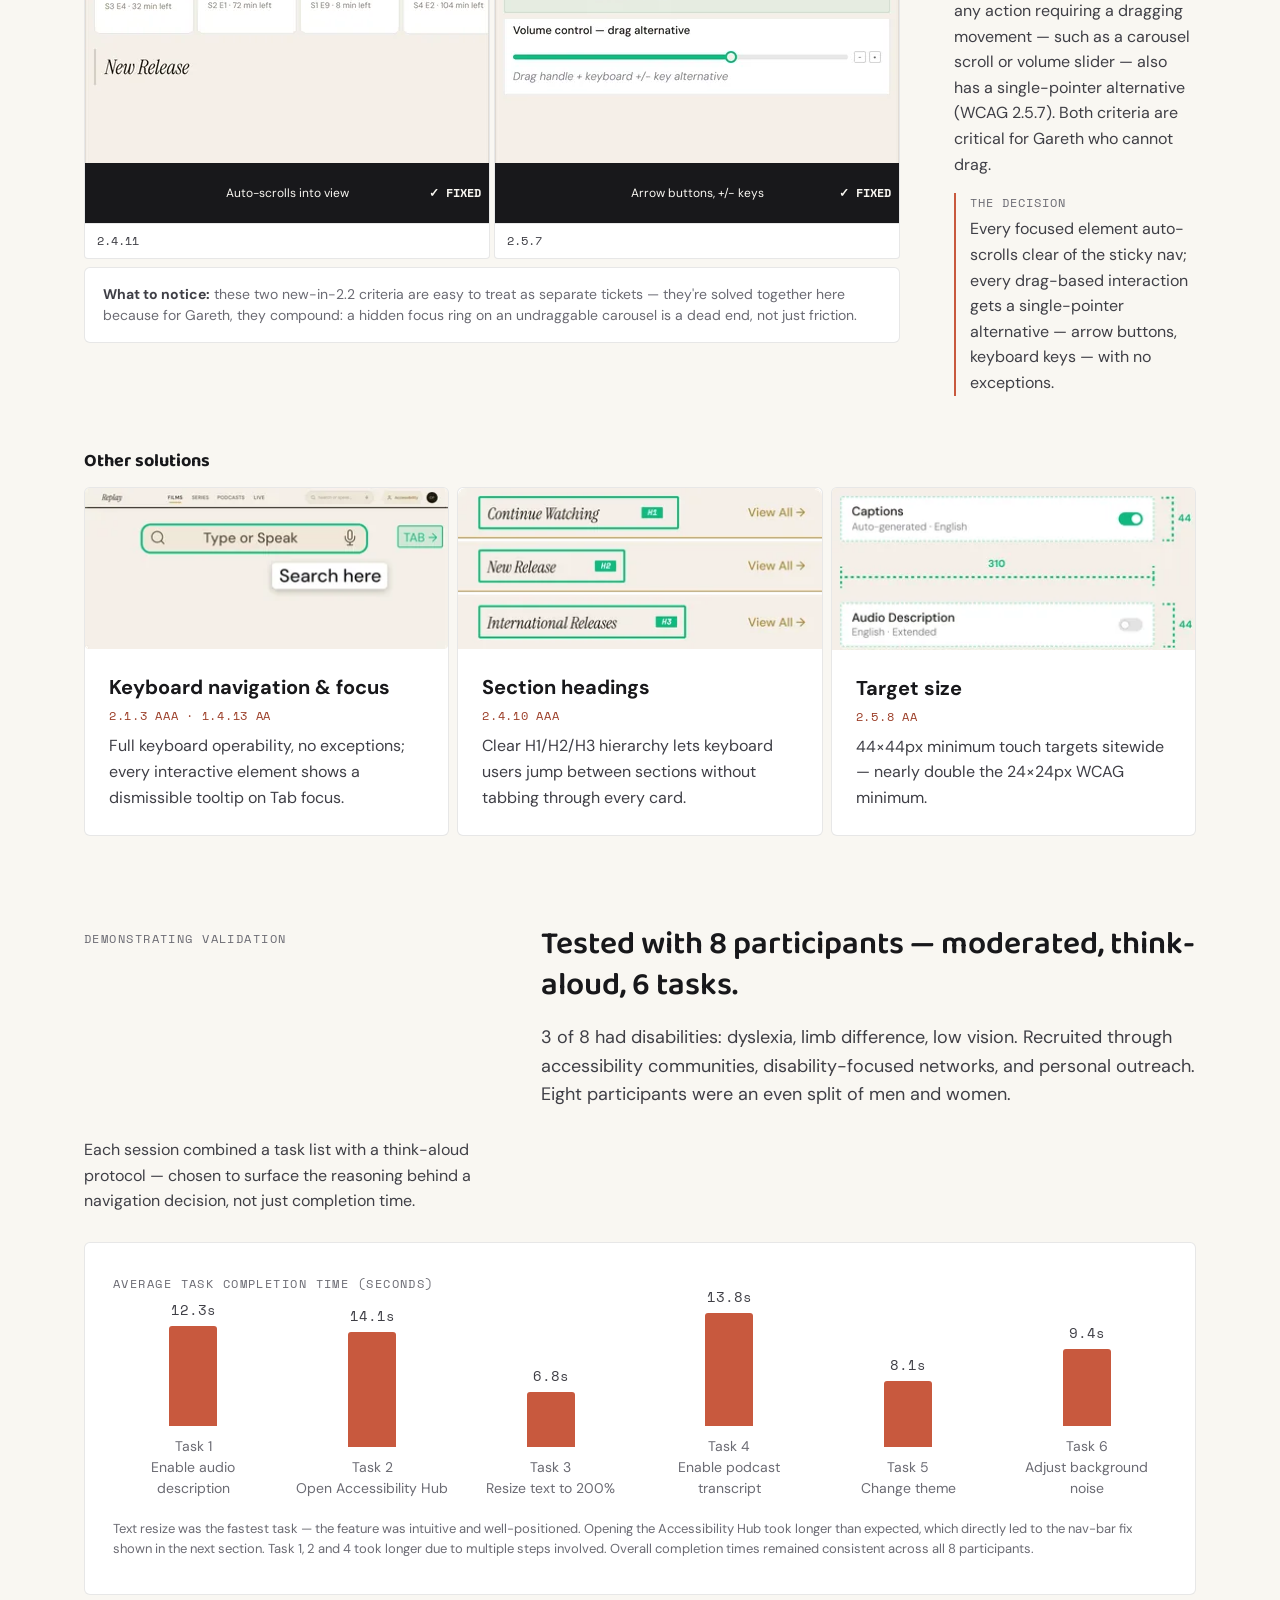
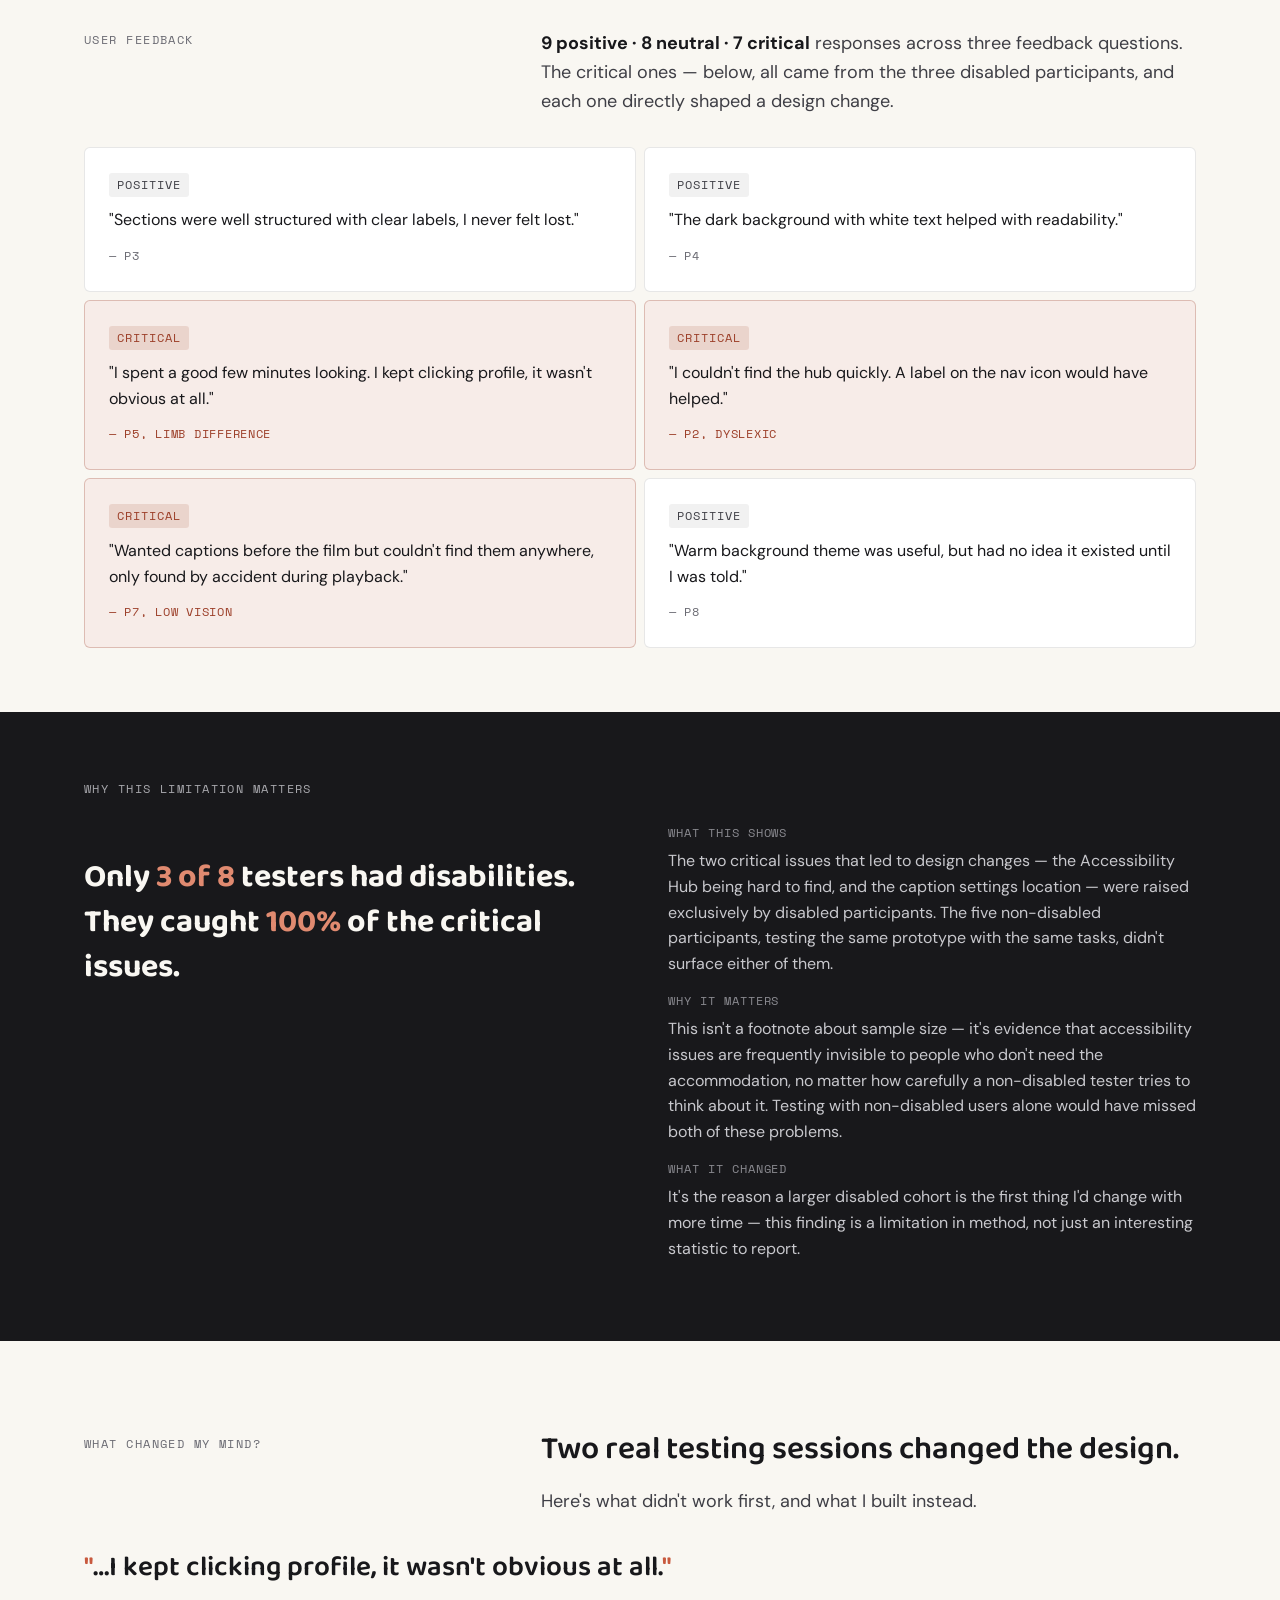
==== commit 2b5298a2: "Fix back-to-start blank page, URL hash persistence, case study back buttons, and canvas flip - Remov" ====
--- a/site/replay/index.html
+++ b/site/replay/index.html
@@ -879,13 +879,13 @@
 <body>
 <nav class="nav">
   <div class="site-nav__inner">
-    <a class="nlogo" href="../index.html#home">Ra<span class="a">Pa</span></a>
+    <a class="nlogo" href="../#home">Ra<span class="a">Pa</span></a>
     <div class="nlinks">
-      <a class="nlk" href="../index.html#work">My work</a>
-      <a class="nlk" href="../index.html#about">About me</a>
-      <a class="nlk" href="../index.html#playground">Playground</a>
-      <a class="nlk" href="../index.html#gallery">Visitor gallery</a>
-      <a class="ncta" href="../index.html#contact">Get in touch</a>
+      <a class="nlk" href="../#work">My work</a>
+      <a class="nlk" href="../#about">About me</a>
+      <a class="nlk" href="../#playground">Playground</a>
+      <a class="nlk" href="../#gallery">Visitor gallery</a>
+      <a class="ncta" href="../#contact">Get in touch</a>
     </div>
     <button class="nmenu-btn" onclick="phNavOpen()" aria-label="Menu" aria-expanded="false"><svg class="nm-bars" viewBox="0 0 24 24" stroke="currentColor" stroke-width="2" stroke-linecap="round" fill="none"><path d="M3 7h18M3 12h18M3 17h18"/></svg><svg class="nm-x" viewBox="0 0 24 24" stroke="currentColor" stroke-width="2" stroke-linecap="round" fill="none"><path d="M5 5l14 14M19 5L5 19"/></svg></button>
   </div>
@@ -894,12 +894,6 @@
 <!-- ============ HERO ============ -->
 <header class="hero">
   <div class="wrap">
-    <a onclick="history.back();return false;" href="#" style="display:inline-flex;align-items:center;gap:8px;text-decoration:none;color:rgba(24,24,27,0.40);cursor:pointer;transition:color 0.2s;margin-bottom:40px;" onmouseover="this.style.color='#9c3f29';this.querySelector('.back-arrow').style.transform='translateX(-4px)';" onmouseout="this.style.color='rgba(24,24,27,0.40)';this.querySelector('.back-arrow').style.transform='translateX(0)';">
-      <svg class="back-arrow" width="24" height="24" viewBox="0 0 24 24" fill="none" style="flex-shrink:0;transition:transform 0.2s;">
-        <path d="M19 12H5M12 5L5 12L12 19" stroke="currentColor" stroke-width="2" stroke-linecap="round" stroke-linejoin="round"/>
-      </svg>
-      <span style="font-family:'Space Mono',monospace;font-size:11px;text-transform:uppercase;letter-spacing:0.12em;">Back</span>
-    </a>
     <div class="hero-grid">
       <div>
                 <h1>Redesigning streaming for the 1 in 4 adults it wasn't built for</h1>
@@ -1658,11 +1652,11 @@
   <div id="ph-dim" onclick="phNavClose()"></div>
   <div id="ph-sheet" role="dialog" aria-label="Navigation menu">
     <div class="ph-grab"></div>
-    <a class="ph-row" href="../index.html#work">My work</a>
-    <a class="ph-row" href="../index.html#about">About me</a>
-    <a class="ph-row" href="../index.html#playground">Playground</a>
-    <a class="ph-row" href="../index.html#gallery">Visitor gallery</a>
-    <a class="ph-cta" href="../index.html#contact">Get in touch</a>
+    <a class="ph-row" href="../#work">My work</a>
+    <a class="ph-row" href="../#about">About me</a>
+    <a class="ph-row" href="../#playground">Playground</a>
+    <a class="ph-row" href="../#gallery">Visitor gallery</a>
+    <a class="ph-cta" href="../#contact">Get in touch</a>
   </div>
 </div>
 <script>
